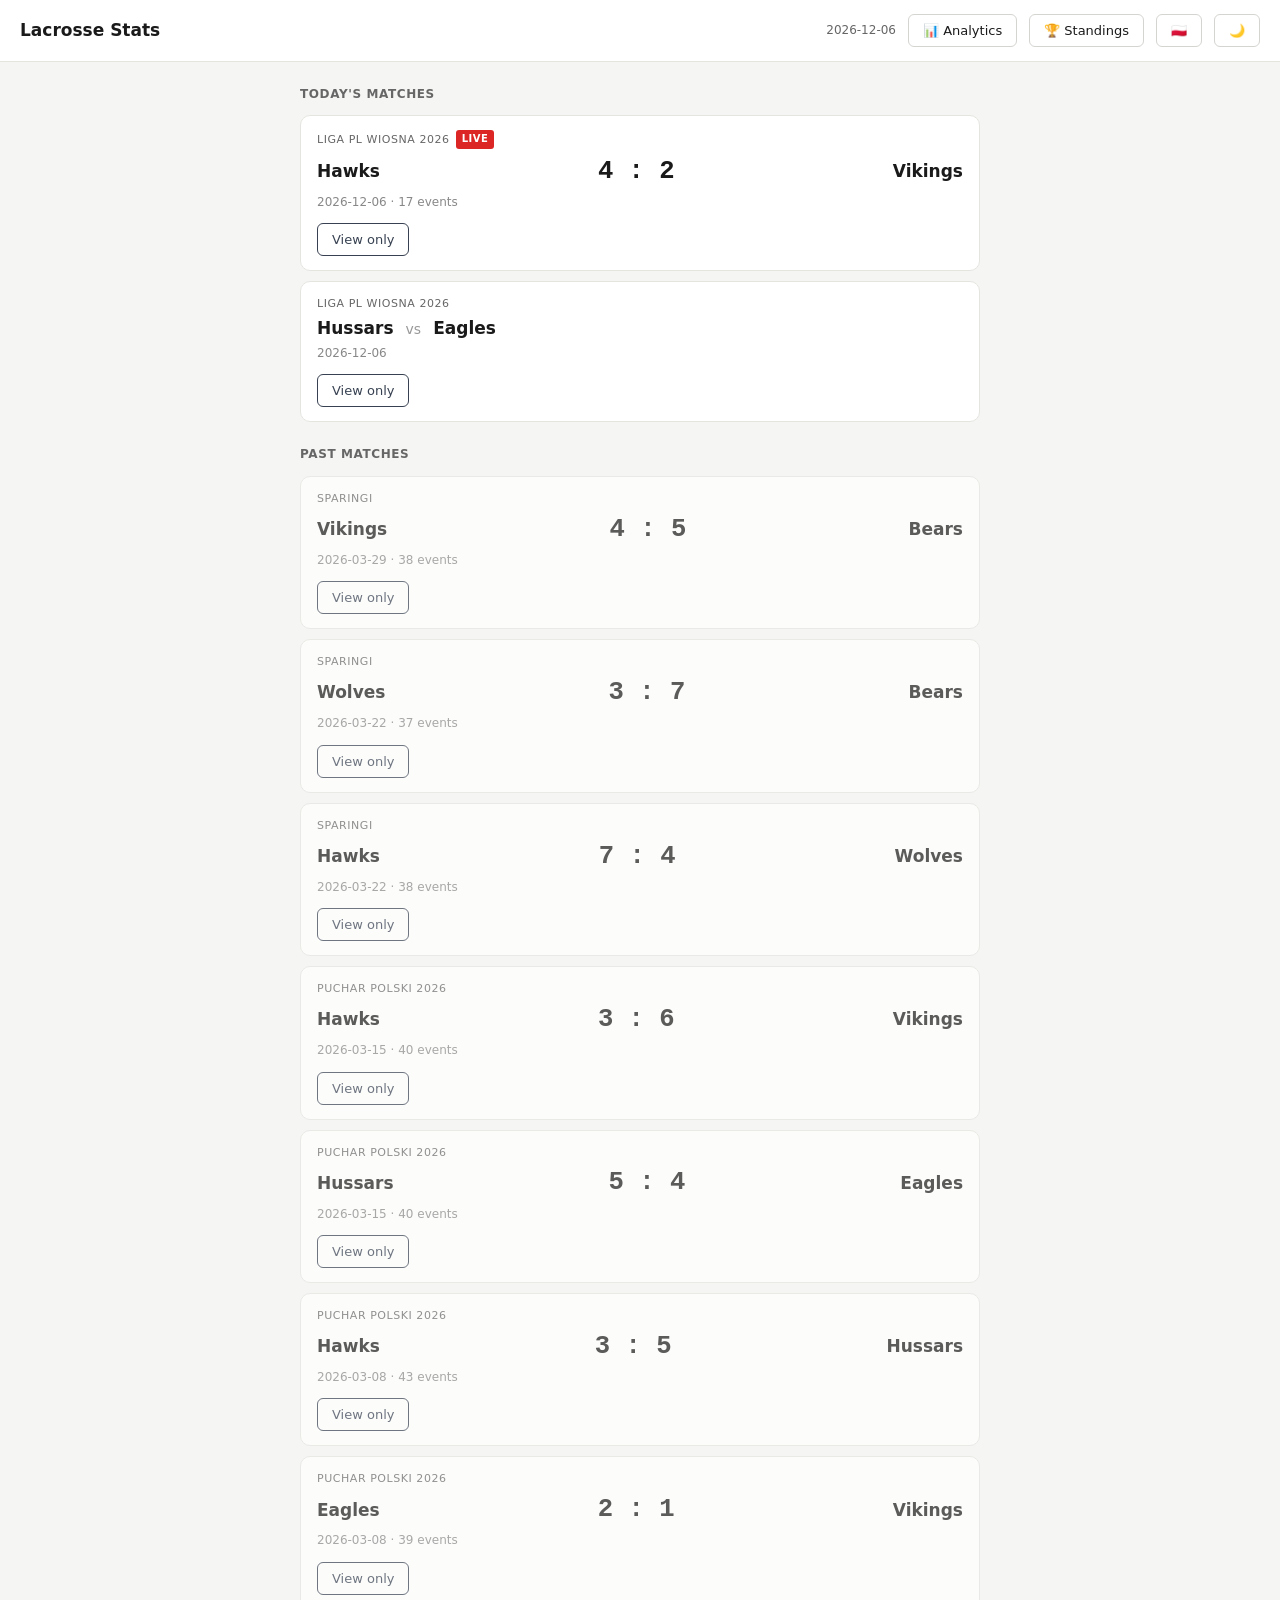
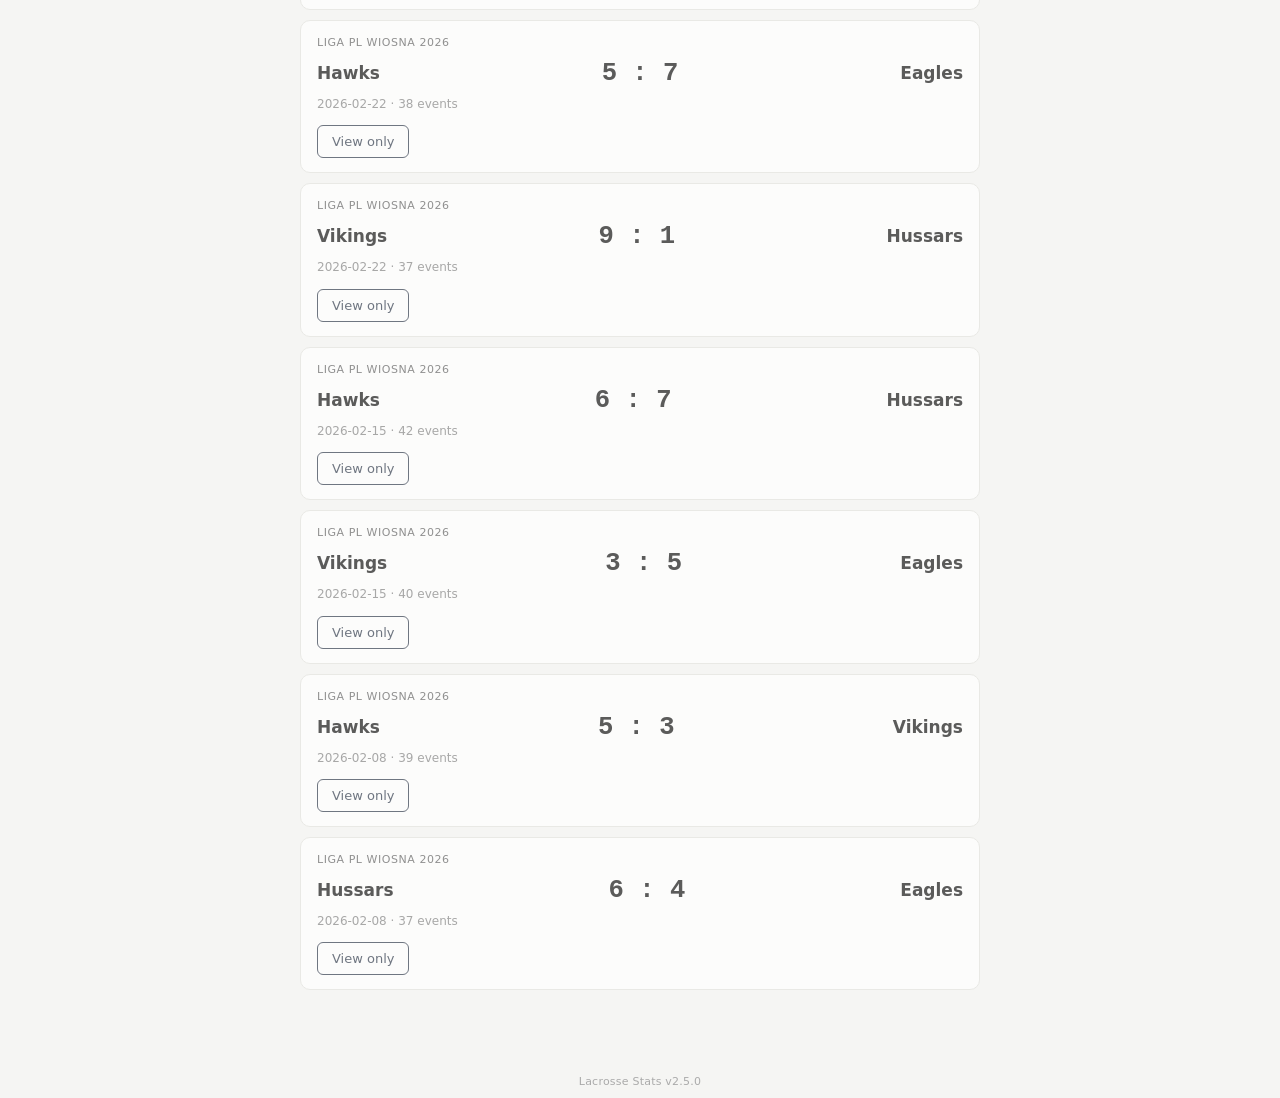
==== docs/index.html @ 4e5d5d6e "feat(sixes): multi-match heatmap as the main analytics view (v2.5.0) New render-heatmap.js, built fr" ====
<!DOCTYPE html>
<html lang="pl">
<head>
<meta charset="UTF-8">
<meta name="viewport" content="width=device-width,initial-scale=1">
<title>Lacrosse Stats — mockup</title>
<script async src="https://www.googletagmanager.com/gtag/js?id=G-5YGD00QZV9"></script>
<script>
  window.dataLayer = window.dataLayer || [];
  function gtag(){dataLayer.push(arguments);}
  gtag('js', new Date());
  gtag('config', 'G-5YGD00QZV9');
</script>
<style>
:root { color-scheme: light; }
* { box-sizing: border-box; }
body {
  margin: 0;
  font-family: -apple-system, BlinkMacSystemFont, 'Segoe UI', system-ui, sans-serif;
  background: #f5f5f3; color: #1a1a1a;
  font-size: 14px; line-height: 1.45;
}

.btn {
  font-family: inherit; font-size: 13px; padding: 8px 14px;
  border: 1px solid #d4d4d0; background: white; color: #1a1a1a;
  border-radius: 6px; cursor: pointer;
  display: inline-flex; align-items: center; gap: 6px;
}
.btn:hover { background: #f0f0eb; }
.btn-primary { background: #1a1a1a; color: white; border-color: #1a1a1a; }
.btn-primary:hover { background: #333; }
.btn-secondary { border: 1px solid #374151; color: #374151; background: transparent; }
.btn-secondary:hover { background: #f3f4f6; }
.btn-danger { color: #b91c1c; border-color: #fecaca; }
.btn-danger:hover { background: #fef2f2; }
.btn-active { background: #1a1a1a; color: white; border-color: #1a1a1a; }
.btn-warning { color: #854d0e; border-color: #fde68a; background: #fefce8; }
.btn-warning:hover { background: #fef9c3; }
.btn-warning.btn-active { background: #ca8a04; color: white; border-color: #ca8a04; }

.app-header {
  display: flex; align-items: center; gap: 12px;
  padding: 14px 20px; background: white;
  border-bottom: 1px solid #e5e5e0;
}
.app-header h1 { margin: 0; font-size: 17px; font-weight: 600; flex: 1; }
.app-header .meta { font-size: 12px; color: #666; }

.match-info-bar {
  display: flex; align-items: center; gap: 16px; flex-wrap: wrap;
  padding: 10px 20px; background: white;
  border-bottom: 1px solid #f0f0eb;
  font-size: 13px;
  transition: background 0.3s;
}
.match-info-bar.header-live {
  background: #dc2626; color: white;
  animation: pulse-live 2s infinite;
  border-bottom-color: #b91c1c;
}
.match-info-bar.header-archived { background: #6b7280; color: white; border-bottom-color: #4b5563; }
.match-info-bar.header-live .team-A-color { color: #93c5fd; }
.match-info-bar.header-live .team-B-color { color: #fca5a5; }
.match-info-bar.header-live .sep         { color: rgba(255,255,255,0.7); }
.match-info-bar.header-live .period,
.match-info-bar.header-archived .period  { background: rgba(0,0,0,0.2); color: white; }
.match-info-bar.header-live .refresh-tag,
.match-info-bar.header-archived .refresh-tag {
  background: rgba(0,0,0,0.2); border-color: rgba(255,255,255,0.3); color: white;
}
.match-info-bar.header-live .refresh-tag .dot,
.match-info-bar.header-archived .refresh-tag .dot { background: white; animation: none; }
.match-info-bar.header-archived .team-A-color { color: #bfdbfe; }
.match-info-bar.header-archived .team-B-color { color: #fecaca; }
.match-info-bar.header-archived .tournament   { color: rgba(255,255,255,0.8); }
@keyframes pulse-live { 0%,100% { opacity:1; } 50% { opacity:.85; } }
.match-info-bar .score {
  font-size: 18px; font-weight: 700; letter-spacing: 0.5px;
  display: flex; gap: 10px; align-items: center;
}
.match-info-bar .score .team-A-color { color: #1d4ed8; }
.match-info-bar .score .team-B-color { color: #b91c1c; }
.match-info-bar .score .sep { color: #999; font-weight: 500; }
.match-info-bar .period {
  background: #fff7ed; color: #9a3412;
  padding: 4px 10px; border-radius: 4px; font-weight: 600;
}
.match-info-bar .tournament { color: #666; }
.match-info-bar .sides-indicator {
  margin-left: auto;
  font-size: 12px; color: #666;
  display: flex; align-items: center; gap: 8px;
}

.offline-recovery-banner {
  max-width: 720px; margin: 0 auto 0; padding: 10px 16px;
  background: #fffbeb; border: 1px solid #fde68a; border-bottom: none;
  border-radius: 10px 10px 0 0; font-size: 13px; color: #92400e;
  display: flex; align-items: center; gap: 10px; flex-wrap: wrap;
}
.offline-recovery-actions { display: flex; gap: 6px; margin-left: auto; }
.home-info-banner {
  max-width: 720px; margin: 0 auto 8px; padding: 8px 16px;
  background: #f0fdf4; border: 1px solid #bbf7d0; border-radius: 8px;
  font-size: 13px; color: #166534;
}
.btn-sm { padding: 3px 10px; font-size: 12px; }
.home-content { max-width: 720px; margin: 0 auto; padding: 24px 20px; }
.home-content h2 {
  font-size: 12px; text-transform: uppercase; letter-spacing: 0.05em;
  color: #666; margin: 0 0 12px 0; font-weight: 600;
}
.match-list { display: flex; flex-direction: column; gap: 10px; margin-bottom: 24px; }
.match-card {
  background: white; padding: 14px 16px;
  border: 1px solid #e5e5e0; border-radius: 10px;
}
.match-card.finished { opacity: 0.7; }
.match-tournament { font-size: 11px; text-transform: uppercase; letter-spacing: 0.05em; color: #666; margin-bottom: 4px; }
.match-teams {
  display: flex; align-items: center; gap: 12px;
  font-size: 17px; font-weight: 600; margin-bottom: 4px;
}
.match-teams .vs { color: #999; font-weight: 400; font-size: 14px; }
.match-teams .match-score {
  font-family: ui-monospace, SFMono-Regular, Menlo, monospace;
  font-size: 1.6rem; font-weight: 700; color: #1a1a1a;
  flex: 1; text-align: center;
}
.badge-live {
  display: inline-block; background: #dc2626; color: white;
  font-size: 10px; font-weight: 700; letter-spacing: 0.05em;
  padding: 2px 6px; border-radius: 3px;
  animation: pulse-live 2s infinite;
  vertical-align: middle;
}
.presence-badge {
  display: inline-flex; align-items: center; gap: 3px;
  font-size: 10px; font-weight: 600;
  padding: 2px 6px; border-radius: 3px;
  white-space: nowrap; vertical-align: middle;
  border: 1px solid transparent;
}
.presence-badge-input {
  background: #fef9c3; color: #854d0e; border-color: #fde047;
}
.presence-badge-viewer {
  background: #f0fdf4; color: #166534; border-color: #86efac;
}
.match-tournament { display: flex; align-items: center; gap: 6px; }
.match-tournament .presence-badge { margin-left: auto; }
.match-tournament .presence-badge + .presence-badge { margin-left: 0; }
.presence-badge-header { flex-shrink: 0; }
[data-theme="dark"] .presence-badge-input {
  background: #2d1f00; color: #fde68a; border-color: #92400e;
}
[data-theme="dark"] .presence-badge-viewer {
  background: #052e16; color: #86efac; border-color: #166534;
}
.match-meta { font-size: 12px; color: #888; margin-bottom: 12px; }
.match-meta .status-scheduled { color: #16a34a; }
.match-meta .status-live { color: #ca8a04; font-weight: 600; }
.match-meta .status-finished { color: #888; }
.match-actions { display: flex; gap: 8px; flex-wrap: wrap; }
.add-match {
  width: 100%; padding: 14px;
  background: white; border: 1px dashed #d4d4d0;
  border-radius: 10px; color: #666;
  cursor: pointer; font-family: inherit; font-size: 14px;
}
.add-match:hover { background: #f0f0eb; color: #1a1a1a; border-color: #1a1a1a; }

.match-screen { padding: 0 0 40px 0; }
.match-section {
  max-width: 1100px; margin: 0 auto; padding: 16px 20px 0 20px;
}

svg.field {
  width: 100%; max-width: 1100px; height: auto;
  user-select: none; cursor: crosshair;
  background: white; border-radius: 8px;
  display: block;
}
svg.field.field-half {
  /* Portrait half-field: keep it narrow so it doesn't blow up vertically on wide screens. */
  max-width: 480px;
  margin: 0 auto;
}
.zone-overlay { opacity: 0.55; pointer-events: none; }
.zone-rect { stroke: white; stroke-width: 1; stroke-opacity: 0.6; }
.zone-label-team {
  fill: white; font-size: 36px; text-anchor: middle;
  pointer-events: none; opacity: 0.75; font-weight: 700;
}
.marker { stroke-width: 2; stroke: white; }
.marker.latest { stroke-width: 3; }

.match-controls {
  display: flex; flex-wrap: wrap; gap: 8px; align-items: center;
  margin-top: 12px; padding: 12px 16px;
  background: white; border-radius: 8px; border: 1px solid #e5e5e0;
}
.match-controls .sep { color: #ddd; }
.match-controls .right { margin-left: auto; display: flex; gap: 8px; }

.match-banner {
  margin: 12px 0 0 0;
  padding: 10px 14px;
  background: #fefce8; border: 1px solid #fde68a; border-radius: 8px;
  font-size: 13px; color: #854d0e;
  display: flex; align-items: center; gap: 10px; flex-wrap: wrap;
}
.match-banner.swap-question { background: #eff6ff; border-color: #bfdbfe; color: #1e40af; }
.match-banner.period-end { background: #f5f3ff; border-color: #ddd6fe; color: #5b21b6; }
.match-banner.delete-undo { background: #fef2f2; border-color: #fecaca; color: #991b1b; }
.match-banner.video-ts-duplicate { background: #fef2f2; border-color: #fecaca; color: #991b1b; }
.match-banner button {
  font-family: inherit; font-size: 12px; padding: 4px 10px;
  border: 1px solid currentColor; background: white; color: inherit;
  border-radius: 4px; cursor: pointer;
}
.match-banner button:hover { opacity: 0.8; }
.match-banner button.cancel { color: #666; border-color: #d4d4d0; }
.match-banner button.danger { color: #b91c1c; border-color: #fecaca; }

.history-section {
  background: white; border: 1px solid #e5e5e0; border-radius: 8px;
  margin-top: 12px; overflow: hidden;
}
.history-header {
  padding: 12px 16px; border-bottom: 1px solid #f0f0eb;
  display: flex; align-items: center; gap: 8px; cursor: pointer;
  font-weight: 600; font-size: 14px;
}
.history-header:hover { background: #fafafa; }
.history-header.no-border { border-bottom: none; }
.history-header .count { font-weight: 400; color: #888; font-size: 12px; }
.history-header .toggle-icon { transition: transform 0.2s; display: inline-block; }
.history-header.collapsed .toggle-icon { transform: rotate(-90deg); }
.history-list { max-height: 55vh; overflow-y: auto; }
.history-empty { padding: 20px; text-align: center; color: #888; font-size: 13px; }
.history-row {
  display: grid;
  grid-template-columns: 36px 24px 62px 1fr auto;
  gap: 5px; align-items: center;
  padding: 8px 10px;
  border-bottom: 1px solid #f0f0eb;
  font-size: 12px;
}
.history-row:last-child { border-bottom: none; }
.history-row .period {
  font-weight: 600; color: #9a3412; font-size: 11px;
  text-align: center; background: #fff7ed; padding: 2px 0; border-radius: 3px;
}
.history-row .team-tag {
  width: 24px; text-align: center;
  padding: 2px 4px; border-radius: 3px;
  font-weight: 700; font-size: 11px;
}
.history-row .team-tag.A { background: #dbeafe; color: #1d4ed8; }
.history-row .team-tag.B { background: #fee2e2; color: #b91c1c; }
.history-row .result { font-weight: 600; font-size: 12px; }
.history-row .result.gol { color: #15803d; }
.history-row .result.celny { color: #ca8a04; }
.history-row .result.niecelny { color: #888; }
.history-row .zone {
  font-family: ui-monospace, SFMono-Regular, Menlo, monospace;
  font-size: 11px; color: #444;
}
.history-row .zone.own-half { color: #ca8a04; font-weight: 600; }
.history-row .flags { display: flex; gap: 4px; font-size: 10px; }
.history-row .flag {
  background: #f0f0eb; color: #555; padding: 1px 5px; border-radius: 3px;
}
.history-row .flag.man-up { background: #dcfce7; color: #166534; }
.history-row .flag.man-down { background: #fee2e2; color: #991b1b; }
.history-row .flag.assisted { background: #fef3c7; color: #92400e; }
.history-row .flag.fast-break { background: #ede9fe; color: #5b21b6; }
.history-row .flag.free-position { background: #e0f2fe; color: #075985; }
.history-row .flag.penalty-shot  { background: #fce7f3; color: #9d174d; }
.history-row .actions { display: flex; gap: 4px; }
.history-row .icon-btn {
  background: none; border: none; cursor: pointer;
  padding: 2px 4px; border-radius: 3px; font-size: 13px;
  color: #888;
}
.history-row .icon-btn:hover { background: #f0f0eb; color: #1a1a1a; }
.history-row .icon-btn.delete:hover { color: #b91c1c; background: #fef2f2; }
.history-row .icon-btn.retry       { color: #1d4ed8; }
.history-row .icon-btn.retry:hover { background: #dbeafe; color: #1e40af; }

.modal-bg {
  position: fixed; inset: 0;
  background: rgba(0, 0, 0, 0.45);
  display: flex; align-items: center; justify-content: center;
  z-index: 100; padding: 20px;
}
.modal {
  background: white; border-radius: 14px; padding: 22px;
  max-width: 460px; width: 100%;
  max-height: 90vh; overflow-y: auto;
}
.modal h2 { margin: 0 0 6px 0; font-size: 17px; font-weight: 600; }
.modal .modal-subtitle { font-size: 13px; color: #666; margin-bottom: 16px; }
.modal-context {
  background: #f7f7f5; padding: 12px; border-radius: 8px;
  font-size: 13px; margin-bottom: 16px;
}
.modal-context .row { display: flex; gap: 12px; margin-bottom: 4px; }
.modal-context .row:last-child { margin-bottom: 0; }
.modal-context .label { color: #666; min-width: 70px; }
.modal-context .value.team-A { color: #1d4ed8; font-weight: 600; }
.modal-context .value.team-B { color: #b91c1c; font-weight: 600; }
.modal-context .value.zone {
  font-family: ui-monospace, SFMono-Regular, Menlo, monospace; font-size: 12px;
}

.result-buttons {
  display: flex; flex-direction: column; gap: 10px; margin-bottom: 16px;
}
.result-btn {
  padding: 16px; border: 2px solid; background: white;
  font-family: inherit; font-size: 16px; font-weight: 600;
  border-radius: 10px; cursor: pointer;
  display: flex; align-items: center; justify-content: center; gap: 10px;
}
.result-btn.niecelny { color: #6b7280; border-color: #d1d5db; }
.result-btn.niecelny:hover { background: #f7f7f5; }
.result-btn.celny { color: #1d4ed8; border-color: #93c5fd; background: #eff6ff; }
.result-btn.celny:hover { background: #dbeafe; }
.result-btn.gol { color: white; border-color: #15803d; background: #16a34a; }
.result-btn.gol:hover { background: #15803d; }

.counter-action-row {
  display: flex; align-items: center; gap: 10px;
  margin: 2px 0 10px; color: #999; font-size: 11px;
  text-transform: uppercase; letter-spacing: 0.05em;
}
.counter-action-row::before, .counter-action-row::after {
  content: ''; flex: 1; height: 1px; background: #e5e7eb;
}
.counter-action-buttons {
  display: grid; grid-template-columns: 1fr 1fr; gap: 8px;
  margin-bottom: 16px;
}
.counter-action-btn {
  min-height: 44px; border-radius: 8px; border: 1.5px solid;
  background: transparent; font-family: inherit;
  font-size: 13px; font-weight: 600; cursor: pointer;
}
.counter-action-btn.team-A { color: #1d4ed8; border-color: #93c5fd; background: #eff6ff; }
.counter-action-btn.team-A:hover { background: #dbeafe; }
.counter-action-btn.team-B { color: #b91c1c; border-color: #fca5a5; background: #fef2f2; }
.counter-action-btn.team-B:hover { background: #fee2e2; }

.flag-row {
  display: grid; grid-template-columns: 1fr 1fr 1fr; gap: 8px 12px;
  margin-bottom: 16px;
  background: #f7f7f5; padding: 12px 14px; border-radius: 8px;
}
.flag-row label {
  display: flex; align-items: center; gap: 8px;
  font-size: 13px; cursor: pointer; user-select: none;
  padding: 2px 0;
}
.flag-row input[type="checkbox"] { width: 20px; height: 20px; margin: 0; cursor: pointer; }

.video-ts-field {
  margin-bottom: 16px; background: #f7f7f5; padding: 12px 14px; border-radius: 8px;
}
.video-ts-field .field-label {
  display: block; font-size: 11px; text-transform: uppercase; letter-spacing: 0.05em;
  color: #666; margin-bottom: 6px; font-weight: 600;
}
.video-ts-toggle {
  display: flex; align-items: center; gap: 8px;
  font-size: 13px; cursor: pointer; user-select: none;
}
.video-ts-toggle input[type="checkbox"] { width: 18px; height: 18px; margin: 0; cursor: pointer; }
.video-ts-hint { font-size: 12px; color: #888; margin-top: 6px; }
.video-ts-manual {
  width: 100%; margin-top: 8px; padding: 8px 10px; font-family: inherit; font-size: 14px;
  border: 1px solid #d4d4d0; border-radius: 6px; background: white;
}

.modal-actions {
  display: flex; gap: 8px; justify-content: flex-end;
  border-top: 1px solid #f0f0eb; padding-top: 14px;
}

label.field { display: block; margin-bottom: 12px; }
label.field .field-label {
  display: block; font-size: 11px; text-transform: uppercase; letter-spacing: 0.05em;
  color: #666; margin-bottom: 4px; font-weight: 600;
}
label.field input, label.field select {
  width: 100%; padding: 8px 10px; font-family: inherit; font-size: 14px;
  border: 1px solid #d4d4d0; border-radius: 6px; background: white;
}
label.field input:focus, label.field select:focus {
  outline: 2px solid #1a1a1a; outline-offset: -1px; border-color: transparent;
}

@media (max-width: 700px) {
  .history-row {
    grid-template-columns: 36px 24px 1fr auto;
    gap: 5px;
  }
  .history-row .zone, .history-row .flags { display: none; }
  .match-info-bar .sides-indicator { display: none; }
}

.empty { text-align: center; color: #999; padding: 30px 20px; font-size: 14px; }

/* ===== Viewer (etap B) ===== */
.viewer-screen { padding: 0 0 40px 0; }
.viewer-section { max-width: 1100px; margin: 0 auto; padding: 16px 20px 0 20px; display: flex; flex-direction: column; gap: 16px; }
.viewer-card {
  background: white; border: 1px solid #e5e5e0; border-radius: 8px; padding: 16px 18px;
}
.viewer-card h3 {
  margin: 0 0 12px 0; font-size: 12px; font-weight: 600;
  text-transform: uppercase; letter-spacing: 0.05em; color: #666;
}
.viewer-card.shot-chart { padding-bottom: 12px; }
.cluster-detail-inline {
  margin: 12px 0; padding: 10px 14px; background: #f8f8f6;
  border: 1px solid #e5e5e0; border-radius: 6px;
}
.cluster-detail-inline h4 {
  margin: 0 0 8px 0; font-size: 12px; font-weight: 600;
  text-transform: uppercase; letter-spacing: 0.05em; color: #666;
  display: flex; align-items: center;
}
.distance-histogram-title {
  margin: 14px 0 8px 0; font-size: 12px; font-weight: 600;
  text-transform: uppercase; letter-spacing: 0.05em; color: #666;
}
.distance-histogram { display: flex; gap: 20px; }
.dist-col { flex: 1; min-width: 0; }
.dist-team-label { font-size: 12px; font-weight: 700; margin-bottom: 6px; }
.dist-row { display: flex; align-items: center; gap: 6px; margin-bottom: 4px; }
.dist-label { width: 44px; flex-shrink: 0; font-size: 11px; color: #888; }
.dist-bar-track { flex: 1; height: 8px; background: #eee; border-radius: 4px; overflow: hidden; }
.dist-bar { height: 100%; border-radius: 4px; }
.dist-bar-A { background: #1d4ed8; }
.dist-bar-B { background: #b91c1c; }
.dist-count { width: 18px; flex-shrink: 0; text-align: right; font-size: 11px; color: #888; }
.refresh-tag {
  display: inline-flex; align-items: center; gap: 6px;
  font-size: 11px; color: #15803d; background: #f0fdf4;
  padding: 3px 8px; border-radius: 4px; border: 1px solid #bbf7d0;
}
.refresh-tag.refreshing { color: #ca8a04; background: #fefce8; border-color: #fde68a; }
.refresh-tag .dot {
  width: 6px; height: 6px; border-radius: 50%;
  background: #15803d; animation: pulse-dot 2s infinite;
}
@keyframes pulse-dot {
  0%, 100% { opacity: 1; }
  50% { opacity: 0.3; }
}

table.stats-table {
  width: 100%; border-collapse: collapse; font-size: 13px;
}
table.stats-table th, table.stats-table td {
  padding: 8px 10px; text-align: left;
  border-bottom: 1px solid #f0f0eb;
}
table.stats-table th {
  font-weight: 600; color: #666; font-size: 11px;
  text-transform: uppercase; letter-spacing: 0.04em;
}
table.stats-table th.team-A, table.stats-table td.team-A { text-align: right; color: #1d4ed8; }
table.stats-table th.team-B, table.stats-table td.team-B { text-align: right; color: #b91c1c; }
table.stats-table th.label, table.stats-table td.label { color: #444; }
table.stats-table tr.header-row td, table.stats-table tr.header-row th {
  font-weight: 700; font-size: 12px;
}
table.stats-table tr.summary-row { background: #fafaf7; }
table.stats-table tr.summary-row td { font-weight: 600; }
table.stats-table td.num {
  font-family: ui-monospace, SFMono-Regular, Menlo, monospace;
  font-variant-numeric: tabular-nums;
}

.viewer-controls {
  display: flex; flex-wrap: wrap; gap: 10px; align-items: center;
  margin-bottom: 12px;
}
.toggle-group { display: flex; gap: 0; }
.toggle-group .btn {
  border-radius: 0; border-right: none;
}
.toggle-group .btn:first-child { border-radius: 6px 0 0 6px; }
.toggle-group .btn:last-child { border-radius: 0 6px 6px 0; border-right: 1px solid #d4d4d0; }
.toggle-group .btn.btn-active { border-color: #1a1a1a; }
.toggle-group .btn.btn-active + .btn { border-left: 1px solid #1a1a1a; }

.viewer-controls select {
  font-family: inherit; font-size: 13px; padding: 7px 10px;
  border: 1px solid #d4d4d0; border-radius: 6px; background: white;
}
.viewer-controls .ctrl-label { font-size: 12px; color: #666; }

.shot-chart-stats {
  display: flex; gap: 16px; flex-wrap: wrap;
  margin-top: 10px; padding-top: 10px;
  border-top: 1px solid #f0f0eb; font-size: 12px; color: #666;
}
.shot-chart-stats strong { color: #1a1a1a; }

.no-events {
  text-align: center; padding: 30px; color: #999; font-size: 13px;
}

/* ── Split-bary w tabelach statystyk (F-02) ──────────────────────────────────── */
.split-bar-row td { padding: 0 10px 6px; border-bottom: none; }
.split-bar {
  height: 6px; border-radius: 3px;
  background: linear-gradient(to right, #3b82f6 var(--pct), #ef4444 var(--pct));
}

/* ── Legenda mapy boiska (F-03) ──────────────────────────────────────────────── */
.field-legend {
  display: flex; gap: 14px; flex-wrap: wrap;
  font-size: 12px; color: #6b7280; margin-top: 8px; padding-top: 8px;
  border-top: 1px solid #f0f0eb;
}
.leg-item { display: flex; align-items: center; gap: 5px; }
.leg-item svg { flex-shrink: 0; }

/* ── Tablet responsive layout (F-08) ────────────────────────────────────────── */
@media (min-width: 768px) {
  .viewer-section {
    display: grid;
    grid-template-columns: 1fr 1fr;
    gap: 16px;
    align-items: start;
  }
  .viewer-card.shot-chart,
  .viewer-card.per-period,
  .viewer-card.progression {
    grid-column: 1 / -1;
  }
}
.result-btn { min-height: 48px; }

/* ===== Admin (etap C) ===== */
.admin-content {
  max-width: 900px; margin: 0 auto; padding: 24px 20px;
  display: flex; flex-direction: column; gap: 24px;
}
.admin-card {
  background: white; border: 1px solid #e5e5e0; border-radius: 10px; overflow: hidden;
}
.admin-card-header {
  display: flex; align-items: center; gap: 12px;
  padding: 14px 18px; border-bottom: 1px solid #f0f0eb;
}
.admin-card-header h2 {
  margin: 0; flex: 1; font-size: 14px; text-transform: uppercase; letter-spacing: 0.05em; color: #666; font-weight: 600;
}
.admin-filters {
  display: flex; flex-wrap: wrap; gap: 12px; align-items: center;
  padding: 12px 18px; background: #fafaf7; border-bottom: 1px solid #f0f0eb;
}
.admin-filter-field { display: flex; align-items: center; gap: 6px; font-size: 12px; color: #666; }
.admin-filter-field select {
  font-family: inherit; font-size: 13px; padding: 6px 8px;
  border: 1px solid #d4d4d0; border-radius: 6px; background: white;
}
.admin-list { list-style: none; margin: 0; padding: 0; }
.admin-row {
  display: flex; align-items: center; gap: 12px;
  padding: 12px 18px; border-bottom: 1px solid #f0f0eb;
}
.admin-row:last-child { border-bottom: none; }
.admin-row-main { flex: 1; min-width: 0; }
.admin-row-main strong { font-weight: 600; }
.admin-row-meta { color: #888; font-size: 12px; margin-left: 8px; }
.admin-row-actions { display: flex; gap: 6px; flex-shrink: 0; }
.admin-empty { padding: 24px 18px; text-align: center; color: #999; font-size: 13px; }
.admin-match-line {
  display: flex; gap: 10px; font-size: 12px; color: #888; margin-bottom: 4px;
}
.admin-date {
  font-family: ui-monospace, SFMono-Regular, Menlo, monospace;
  color: #444;
}
.admin-date.today { color: #15803d; font-weight: 600; }
.admin-tournament { color: #888; }
.admin-match-teams {
  display: flex; align-items: center; gap: 8px; flex-wrap: wrap; font-size: 14px;
}
.admin-match-teams .vs { color: #999; font-weight: 400; }
.admin-status {
  font-size: 11px; text-transform: uppercase; letter-spacing: 0.04em;
  padding: 1px 6px; border-radius: 3px; font-weight: 600;
}
.admin-status.status-scheduled { background: #dcfce7; color: #15803d; }
.admin-status.status-live      { background: #fef9c3; color: #854d0e; }
.admin-status.status-finished  { background: #e5e7eb; color: #4b5563; }
.admin-event-count { font-size: 11px; color: #888; }

@media (max-width: 700px) {
  .admin-row { flex-direction: column; align-items: stretch; }
  .admin-row-actions { justify-content: flex-end; }
  .admin-filters { padding: 10px 14px; }
}

/* ── Async loading / error states (krok 5) ─────────────────────────────────── */
.loading-state, .error-state {
  display: flex; flex-direction: column; align-items: center;
  justify-content: center; gap: 12px;
  padding: 48px 24px; text-align: center; color: #666;
}
.loading-state .spinner { font-size: 28px; animation: spin 1.2s linear infinite; }
@keyframes spin { to { transform: rotate(360deg); } }
.error-state p { margin: 0; color: #b91c1c; font-size: 14px; }

/* ── Sync status badges na kartach eventów (krok 5) ─────────────────────────── */
.sync-badge {
  font-size: 11px; font-weight: 700;
  padding: 1px 5px; border-radius: 3px;
  margin-left: 4px; vertical-align: middle;
}
.sync-badge.syncing { background: #dbeafe; color: #1d4ed8; animation: spin 1s linear infinite; display: inline-block; }
.sync-badge.error   { background: #fee2e2; color: #b91c1c; cursor: help; }

.history-row.sync-error {
  background: #fff7f7;
  border-left: 3px solid #fca5a5;
}

/* ── App footer (krok 9) ─────────────────────────────────────────────────────── */
.app-footer {
  text-align: center;
  font-size: 11px;
  color: #aaa;
  padding: 12px 0 8px;
  margin-top: 24px;
  letter-spacing: 0.02em;
}

/* ── Analytics (V4) ──────────────────────────────────────────────────────────── */
.analytics-content { padding: 0 16px 32px; }
.analytics-filters { background: #f9fafb; border: 1px solid #e5e7eb; border-radius: 8px; padding: 12px 16px; margin-bottom: 20px; }
.filter-row { display: flex; flex-wrap: wrap; gap: 12px; align-items: flex-end; }
.filter-row label { display: flex; flex-direction: column; gap: 4px; font-size: 13px; color: #6b7280; }
.filter-row select, .filter-row input[type=date] { font-size: 14px; padding: 6px 8px; border: 1px solid #d1d5db; border-radius: 6px; }
.analytics-section { margin-bottom: 28px; }
.analytics-section h2 { font-size: 18px; margin-bottom: 12px; }
.analytics-section h3 { font-size: 14px; color: #6b7280; margin: 16px 0 8px; }
.stats-grid { display: flex; flex-wrap: wrap; gap: 12px; margin-bottom: 16px; }
.stat-box { background: #f3f4f6; border-radius: 8px; padding: 12px 16px; min-width: 80px; text-align: center; }
.stat-val { font-size: 24px; font-weight: 700; }
.stat-lbl { font-size: 12px; color: #6b7280; margin-top: 2px; }
.analytics-count { color: #6b7280; font-size: 13px; margin-bottom: 16px; }
.heatmap-toggle { display: flex; gap: 8px; margin-bottom: 12px; }
.match-history-table td { vertical-align: middle; }
.match-result { font-weight: 700; font-size: 16px; }
.match-history-row.won  td:first-child { border-left: 3px solid #16a34a; }
.match-history-row.lost td:first-child { border-left: 3px solid #dc2626; }
.match-history-row.drew td:first-child { border-left: 3px solid #9ca3af; }
.btn-sm { padding: 4px 10px; font-size: 13px; }

/* ── Analytics V5 ────────────────────────────────────────────────────────────── */
.donut-wrapper { display: flex; align-items: center; gap: 20px; margin-bottom: 16px; }
.donut-legend { display: flex; flex-direction: column; gap: 6px; }
.donut-legend-item { display: flex; align-items: center; gap: 8px; font-size: 13px; }
.donut-dot { display: inline-block; width: 10px; height: 10px; border-radius: 50%; flex-shrink: 0; }

.sit-card { min-width: 130px; text-align: center; }
.sit-icon { font-size: 18px; margin-bottom: 4px; }
.sit-numbers { font-size: 12px; color: #6b7280; margin: 4px 0 2px; }
.sit-goals { font-weight: 600; }
.sit-pct { font-size: 20px; margin-top: 4px; }

.period-chart-wrapper { overflow-x: auto; margin-bottom: 8px; }
.period-chart-wrapper svg { display: block; }

.progression-chart-wrapper { margin-bottom: 8px; }
.progression-chart-wrapper svg { display: block; width: 100%; height: auto; }

.layered-progression { display: flex; flex-direction: column; gap: 14px; }
.layered-progression-panel-title { font-size: 12px; font-weight: 600; color: #374151; margin-bottom: 2px; }

.cmp-table { width: 100%; max-width: 420px; }
.cmp-table th:not(:first-child) { text-align: center; font-size: 13px; }
.cmp-label { color: #6b7280; font-size: 13px; }
.cmp-val { text-align: center; font-weight: 600; font-size: 15px; }
.cmp-better { color: #16a34a; }

/* ── Compare mode ────────────────────────────────────────────────────────────── */
.analytics-mode-tabs { display: flex; gap: 8px; margin-bottom: 16px; }
.compare-heatmaps { display: flex; gap: 20px; flex-wrap: wrap; }
.compare-heatmap-col { flex: 1; min-width: 260px; }
.compare-col-header { font-size: 14px; font-weight: 600; text-align: center; padding: 6px 0 10px; color: #374151; border-bottom: 2px solid #e5e7eb; margin-bottom: 12px; }
.cmp-h2h-summary { display: flex; gap: 0; align-items: center; justify-content: center; padding: 16px; background: #f9fafb; border-radius: 8px; margin-bottom: 12px; }
.cmp-h2h-team { flex: 1; text-align: center; }
.cmp-h2h-mid  { flex: 0 0 80px; text-align: center; }
.cmp-h2h-label { font-size: 11px; color: #6b7280; margin-top: 2px; }

/* ── Video link ─────────────────────────────────────────────────────────────── */
.btn-video {
  font-size: 12px; padding: 5px 10px; text-decoration: none;
  background: #fefce8; color: #854d0e; border-color: #fde68a;
  white-space: nowrap;
}
.btn-video:hover { background: #fef9c3; }
.admin-video-link {
  font-size: 11px; color: #854d0e; text-decoration: none;
  padding: 1px 6px; border-radius: 3px; background: #fefce8; border: 1px solid #fde68a;
}
.admin-video-link:hover { background: #fef9c3; }

/* ── CSV import ─────────────────────────────────────────────────────────────── */
.admin-card-hint {
  padding: 8px 18px; font-size: 12px; color: #888;
  border-bottom: 1px solid #f0f0eb; background: #fafaf7;
}
.admin-card-hint code {
  font-family: ui-monospace, SFMono-Regular, Menlo, monospace;
  font-size: 11px; background: #f0f0eb; padding: 1px 4px; border-radius: 3px;
}
.csv-file-label { cursor: pointer; }
.csv-preview { padding: 16px 18px; }
.csv-stats { display: flex; gap: 12px; margin-bottom: 12px; font-size: 13px; font-weight: 600; }
.csv-stat-ok  { color: #15803d; }
.csv-stat-err { color: #b91c1c; }
.csv-table-wrap { overflow-x: auto; margin-bottom: 12px; }
.csv-table {
  width: 100%; border-collapse: collapse; font-size: 12px;
}
.csv-table th {
  text-align: left; padding: 6px 8px;
  background: #fafaf7; border-bottom: 2px solid #e5e5e0; color: #666; font-weight: 600;
}
.csv-table td { padding: 5px 8px; border-bottom: 1px solid #f0f0eb; }
.csv-table .csv-linenum { color: #aaa; font-size: 11px; width: 24px; }
.csv-row-error td { background: #fef2f2; }
.csv-err-msg { color: #b91c1c; font-size: 11px; }
.csv-link-badge { font-size: 13px; }
.csv-actions { display: flex; gap: 8px; align-items: center; }
.csv-importing { font-size: 13px; color: #888; }

.embed-card-body { padding: 16px; }
.embed-hint { font-size: 13px; color: #666; margin: 0 0 12px; }
.embed-select-wrap { display: flex; align-items: center; gap: 8px; margin-bottom: 12px; }
.embed-select-label { font-size: 13px; color: #444; white-space: nowrap; }
.embed-select { flex: 1; font-size: 13px; padding: 6px 8px; border: 1px solid #ddd; border-radius: 6px; background: #fff; }
.embed-textarea { width: 100%; height: 80px; font-family: monospace; font-size: 12px; padding: 8px; border: 1px solid #ddd; border-radius: 6px; resize: vertical; background: #f9fafb; box-sizing: border-box; }
.embed-actions { display: flex; align-items: center; gap: 10px; margin-top: 10px; }
.embed-feedback { font-size: 13px; color: #15803d; }

/* ===== DARK MODE — Night Blue ===== */

[data-theme="dark"] { color-scheme: dark; }
[data-theme="dark"] body { background: #0d1117; color: #e6edf3; }

/* Buttons */
[data-theme="dark"] .btn { background: #161b22; color: #e6edf3; border-color: #30363d; }
[data-theme="dark"] .btn:hover { background: #1c2128; }
[data-theme="dark"] .btn-primary { background: #238636; color: #fff; border-color: #238636; }
[data-theme="dark"] .btn-primary:hover { background: #2ea043; }
[data-theme="dark"] .btn-danger { color: #f85149; border-color: #3d0e0e; }
[data-theme="dark"] .btn-danger:hover { background: #1f0e0e; }
[data-theme="dark"] .btn-active { background: #238636; color: #fff; border-color: #238636; }
[data-theme="dark"] .btn-warning { color: #d29922; border-color: #3d2000; background: #2d2500; }
[data-theme="dark"] .btn-warning:hover { background: #3d3000; }
[data-theme="dark"] .btn-warning.btn-active { background: #9e6a03; color: #fff; border-color: #9e6a03; }

/* Header */
[data-theme="dark"] .app-header { background: #161b22; border-bottom-color: #21262d; }
[data-theme="dark"] .app-header .meta { color: #8b949e; }

/* Match info bar */
[data-theme="dark"] .match-info-bar { background: #161b22; border-bottom-color: #21262d; }
[data-theme="dark"] .match-info-bar .score .team-A-color { color: #58a6ff; }
[data-theme="dark"] .match-info-bar .score .team-B-color { color: #f85149; }
[data-theme="dark"] .match-info-bar .score .sep { color: #484f58; }
[data-theme="dark"] .match-info-bar .period { background: #3d2000; color: #e3b341; }
[data-theme="dark"] .match-info-bar .tournament { color: #8b949e; }
[data-theme="dark"] .match-info-bar .sides-indicator { color: #8b949e; }

/* Home */
[data-theme="dark"] .offline-recovery-banner { background: #2d2200; border-color: #4d3800; color: #d29922; }
[data-theme="dark"] .home-info-banner { background: #0d2b1a; border-color: #1e5733; color: #3fb950; }
[data-theme="dark"] .home-content h2 { color: #8b949e; }
[data-theme="dark"] .match-card { background: #161b22; border-color: #30363d; }
[data-theme="dark"] .match-tournament { color: #8b949e; }
[data-theme="dark"] .match-teams .vs { color: #484f58; }
[data-theme="dark"] .match-teams .match-score { color: #8b949e; }
[data-theme="dark"] .match-meta { color: #6e7681; }
[data-theme="dark"] .match-meta .status-scheduled { color: #3fb950; }
[data-theme="dark"] .match-meta .status-live { color: #d29922; }
[data-theme="dark"] .match-meta .status-finished { color: #6e7681; }
[data-theme="dark"] .add-match { background: #161b22; border-color: #30363d; color: #8b949e; }
[data-theme="dark"] .add-match:hover { background: #1c2128; color: #e6edf3; border-color: #58a6ff; }

/* Match controls */
[data-theme="dark"] .match-controls { background: #161b22; border-color: #21262d; }
[data-theme="dark"] .match-controls .sep { color: #30363d; }

/* Banners */
[data-theme="dark"] .match-banner { background: #2d2500; border-color: #3d3000; color: #d29922; }
[data-theme="dark"] .match-banner.delete-undo { background: #3d0e0e; border-color: #7f1d1d; color: #f87171; }
[data-theme="dark"] .match-banner.swap-question { background: #0d2149; border-color: #1f6feb; color: #79c0ff; }
[data-theme="dark"] .match-banner.period-end { background: #1a0a3d; border-color: #6e40c9; color: #bc8cff; }
[data-theme="dark"] .match-banner button { background: #161b22; }
[data-theme="dark"] .match-banner button.cancel { color: #8b949e; border-color: #30363d; }
[data-theme="dark"] .match-banner button.danger { color: #f85149; border-color: #3d0e0e; }

/* History */
[data-theme="dark"] .history-section { background: #161b22; border-color: #21262d; }
[data-theme="dark"] .history-header { border-bottom-color: #21262d; color: #e6edf3; }
[data-theme="dark"] .history-header:hover { background: #1c2128; }
[data-theme="dark"] .history-header .count { color: #8b949e; }
[data-theme="dark"] .history-empty { color: #6e7681; }
[data-theme="dark"] .history-row { border-bottom-color: #21262d; }
[data-theme="dark"] .history-row .period { background: #3d2000; color: #e3b341; }
[data-theme="dark"] .history-row .team-tag.A { background: #0d2149; color: #58a6ff; }
[data-theme="dark"] .history-row .team-tag.B { background: #3d0e0e; color: #f85149; }
[data-theme="dark"] .history-row .result.gol { color: #3fb950; }
[data-theme="dark"] .history-row .result.celny { color: #d29922; }
[data-theme="dark"] .history-row .result.niecelny { color: #6e7681; }
[data-theme="dark"] .history-row .zone { color: #8b949e; }
[data-theme="dark"] .history-row .zone.own-half { color: #d29922; }
[data-theme="dark"] .history-row .flag { background: #1c2128; color: #8b949e; }
[data-theme="dark"] .history-row .flag.man-up { background: #0f2d1c; color: #3fb950; }
[data-theme="dark"] .history-row .flag.man-down { background: #3d0e0e; color: #f85149; }
[data-theme="dark"] .history-row .flag.assisted { background: #2d1f00; color: #fcd34d; }
[data-theme="dark"] .history-row .flag.fast-break    { background: #1e1040; color: #a78bfa; }
[data-theme="dark"] .history-row .flag.free-position { background: #0c2535; color: #38bdf8; }
[data-theme="dark"] .history-row .flag.penalty-shot  { background: #3d0a21; color: #f472b6; }
[data-theme="dark"] .history-row .icon-btn { color: #6e7681; }
[data-theme="dark"] .history-row .icon-btn:hover { background: #1c2128; color: #e6edf3; }
[data-theme="dark"] .history-row .icon-btn.delete:hover { color: #f85149; background: #1f0e0e; }
[data-theme="dark"] .history-row .icon-btn.retry { color: #58a6ff; }
[data-theme="dark"] .history-row .icon-btn.retry:hover { background: #0d2149; color: #79c0ff; }

/* Modal */
[data-theme="dark"] .modal-bg { background: rgba(0,0,0,0.7); }
[data-theme="dark"] .modal { background: #161b22; color: #e6edf3; }
[data-theme="dark"] .modal h2 { color: #e6edf3; }
[data-theme="dark"] .modal .modal-subtitle { color: #8b949e; }
[data-theme="dark"] .modal-context { background: #1c2128; }
[data-theme="dark"] .modal-context .label { color: #8b949e; }
[data-theme="dark"] .modal-context .value.team-A { color: #58a6ff; }
[data-theme="dark"] .modal-context .value.team-B { color: #f85149; }
[data-theme="dark"] .modal-context .value.zone { color: #8b949e; }
[data-theme="dark"] .result-btn.niecelny { color: #8b949e; border-color: #30363d; background: #1c2128; }
[data-theme="dark"] .result-btn.niecelny:hover { background: #21262d; }
[data-theme="dark"] .result-btn.celny { color: #79c0ff; border-color: #1f6feb; background: #0d2149; }
[data-theme="dark"] .result-btn.celny:hover { background: #162a5e; }
[data-theme="dark"] .result-btn.gol { color: #fff; border-color: #238636; background: #238636; }
[data-theme="dark"] .result-btn.gol:hover { background: #2ea043; }
[data-theme="dark"] .counter-action-row { color: #6e7681; }
[data-theme="dark"] .counter-action-row::before, [data-theme="dark"] .counter-action-row::after { background: #30363d; }
[data-theme="dark"] .counter-action-btn.team-A { color: #58a6ff; border-color: #1f6feb; background: #0d2149; }
[data-theme="dark"] .counter-action-btn.team-A:hover { background: #162a5e; }
[data-theme="dark"] .counter-action-btn.team-B { color: #f85149; border-color: #8b1a1a; background: #2d0f0f; }
[data-theme="dark"] .counter-action-btn.team-B:hover { background: #3d1414; }
[data-theme="dark"] .flag-row { background: #1c2128; }
[data-theme="dark"] .video-ts-field { background: #1c2128; }
[data-theme="dark"] .video-ts-field .field-label { color: #8b949e; }
[data-theme="dark"] .video-ts-hint { color: #8b949e; }
[data-theme="dark"] .video-ts-manual { background: #0d1117; border-color: #30363d; color: #e6edf3; }
[data-theme="dark"] .match-banner.video-ts-duplicate { background: #3d0e0e; border-color: #7f1d1d; color: #f87171; }
[data-theme="dark"] .modal-actions { border-top-color: #21262d; }

/* Form fields */
[data-theme="dark"] label.field .field-label { color: #8b949e; }
[data-theme="dark"] label.field input,
[data-theme="dark"] label.field select { background: #0d1117; border-color: #30363d; color: #e6edf3; }
[data-theme="dark"] label.field input:focus,
[data-theme="dark"] label.field select:focus { outline-color: #58a6ff; }

/* SVG boisko */
[data-theme="dark"] svg.field { background: #1e2a1e; }
[data-theme="dark"] .field-bg { fill: #1e2a1e; }
[data-theme="dark"] .field-markings line { stroke: #4a7a4a; }
[data-theme="dark"] .field-markings circle { fill: #1e2a1e; stroke: #4a7a4a; }
[data-theme="dark"] .field-markings rect { stroke: #333d33; }

/* Viewer */
[data-theme="dark"] .viewer-card { background: #161b22; border-color: #21262d; }
[data-theme="dark"] .viewer-card h3 { color: #8b949e; }
[data-theme="dark"] .cluster-detail-inline { background: #0d1117; border-color: #21262d; }
[data-theme="dark"] .cluster-detail-inline h4 { color: #8b949e; }
[data-theme="dark"] .distance-histogram-title { color: #8b949e; }
[data-theme="dark"] .dist-bar-track { background: #21262d; }
[data-theme="dark"] .dist-label,
[data-theme="dark"] .dist-count { color: #8b949e; }
[data-theme="dark"] .refresh-tag { color: #3fb950; background: #0f2d1c; border-color: #1f5235; }
[data-theme="dark"] .refresh-tag.refreshing { color: #d29922; background: #2d2500; border-color: #3d3000; }
[data-theme="dark"] .refresh-tag .dot { background: #3fb950; }
[data-theme="dark"] table.stats-table th,
[data-theme="dark"] table.stats-table td { border-bottom-color: #21262d; }
[data-theme="dark"] table.stats-table th { color: #8b949e; }
[data-theme="dark"] table.stats-table th.team-A,
[data-theme="dark"] table.stats-table td.team-A { color: #58a6ff; }
[data-theme="dark"] table.stats-table th.team-B,
[data-theme="dark"] table.stats-table td.team-B { color: #f85149; }
[data-theme="dark"] table.stats-table td.label { color: #e6edf3; }
[data-theme="dark"] table.stats-table tr.summary-row { background: #1c2128; }
[data-theme="dark"] .viewer-controls select { background: #161b22; border-color: #30363d; color: #e6edf3; }
[data-theme="dark"] .viewer-controls .ctrl-label { color: #8b949e; }
[data-theme="dark"] .shot-chart-stats { border-top-color: #21262d; color: #8b949e; }
[data-theme="dark"] .shot-chart-stats strong { color: #e6edf3; }
[data-theme="dark"] .no-events { color: #6e7681; }
[data-theme="dark"] .toggle-group .btn:last-child { border-right: 1px solid #30363d; }
[data-theme="dark"] .toggle-group .btn.btn-active { border-color: #238636; }
[data-theme="dark"] .toggle-group .btn.btn-active + .btn { border-left-color: #238636; }

/* Admin */
[data-theme="dark"] .admin-card { background: #161b22; border-color: #21262d; }
[data-theme="dark"] .admin-card-header { border-bottom-color: #21262d; }
[data-theme="dark"] .admin-card-header h2 { color: #8b949e; }
[data-theme="dark"] .admin-filters { background: #1c2128; border-bottom-color: #21262d; }
[data-theme="dark"] .admin-filter-field { color: #8b949e; }
[data-theme="dark"] .admin-filter-field select { background: #161b22; border-color: #30363d; color: #e6edf3; }
[data-theme="dark"] .embed-hint { color: #8b949e; }
[data-theme="dark"] .embed-select-label { color: #8b949e; }
[data-theme="dark"] .embed-select { background: #161b22; border-color: #30363d; color: #e6edf3; }
[data-theme="dark"] .embed-textarea { background: #0d1117; border-color: #30363d; color: #e6edf3; }
[data-theme="dark"] .admin-row { border-bottom-color: #21262d; }
[data-theme="dark"] .admin-row-meta { color: #8b949e; }
[data-theme="dark"] .admin-date { color: #8b949e; }
[data-theme="dark"] .admin-date.today { color: #3fb950; }
[data-theme="dark"] .admin-tournament { color: #8b949e; }
[data-theme="dark"] .admin-match-teams .vs { color: #484f58; }
[data-theme="dark"] .admin-status.status-scheduled { background: #0f2d1c; color: #3fb950; }
[data-theme="dark"] .admin-status.status-live { background: #2d2500; color: #d29922; }
[data-theme="dark"] .admin-status.status-finished { background: #1c2128; color: #6e7681; }
[data-theme="dark"] .admin-event-count { color: #6e7681; }
[data-theme="dark"] .admin-empty { color: #6e7681; }

/* Loading / error */
[data-theme="dark"] .loading-state { color: #8b949e; }
[data-theme="dark"] .error-state p { color: #f85149; }

/* Sync badges */
[data-theme="dark"] .sync-badge.syncing { background: #0d2149; color: #58a6ff; }
[data-theme="dark"] .sync-badge.error { background: #3d0e0e; color: #f85149; }
[data-theme="dark"] .history-row.sync-error { background: #1f0e13; border-left-color: #f85149; }

/* Empty states */
[data-theme="dark"] .empty { color: #6e7681; }

/* Footer */
[data-theme="dark"] .app-footer { color: #484f58; }

/* Analytics */
[data-theme="dark"] .analytics-filters { background: #1c2128; border-color: #30363d; }
[data-theme="dark"] .filter-row label { color: #8b949e; }
[data-theme="dark"] .filter-row select,
[data-theme="dark"] .filter-row input[type="date"] { background: #0d1117; border-color: #30363d; color: #e6edf3; color-scheme: dark; }
[data-theme="dark"] .stat-box { background: #1c2128; }
[data-theme="dark"] .stat-lbl { color: #8b949e; }
[data-theme="dark"] .analytics-section h2 { color: #e6edf3; }
[data-theme="dark"] .analytics-section h3 { color: #8b949e; }
[data-theme="dark"] .analytics-count { color: #8b949e; }
[data-theme="dark"] .sit-numbers { color: #8b949e; }
[data-theme="dark"] .cmp-label { color: #8b949e; }
[data-theme="dark"] .cmp-better { color: #3fb950; }
[data-theme="dark"] .compare-col-header { color: #e6edf3; border-bottom-color: #30363d; }
[data-theme="dark"] .cmp-h2h-summary { background: #1c2128; }
[data-theme="dark"] .cmp-h2h-label { color: #8b949e; }
[data-theme="dark"] .match-history-row.won  td:first-child { border-left-color: #3fb950; }
[data-theme="dark"] .match-history-row.lost td:first-child { border-left-color: #f85149; }
[data-theme="dark"] .match-history-row.drew td:first-child { border-left-color: #6e7681; }
[data-theme="dark"] .donut-wrapper svg text { fill: #8b949e; }
[data-theme="dark"] .period-chart-wrapper svg text { fill: #8b949e; }
[data-theme="dark"] .period-chart-wrapper svg line { stroke: #30363d; }
[data-theme="dark"] .progression-chart-wrapper svg text { fill: #8b949e; }
[data-theme="dark"] .progression-chart-wrapper svg line { stroke: #30363d; }
[data-theme="dark"] .layered-progression-panel-title { color: #8b949e; }

/* ── Standings (tabela ligowa) ──────────────────────────────────────────── */
.standings-content {
  padding: 0 16px 32px;
  max-width: 900px;
  margin: 0 auto;
}

.standings-filter {
  margin-bottom: 20px;
}
.standings-filter label {
  display: flex;
  flex-direction: column;
  gap: 4px;
  font-size: 13px;
  color: #6b7280;
  max-width: 260px;
}
.standings-filter select {
  font-size: 15px;
  padding: 7px 10px;
  border: 1px solid #d1d5db;
  border-radius: 6px;
}

.standings-table {
  width: 100%;
  border-collapse: collapse;
  font-size: 14px;
}
.standings-table th {
  background: #f3f4f6;
  padding: 10px 12px;
  font-weight: 600;
  font-size: 13px;
  color: #374151;
  border-bottom: 2px solid #e5e7eb;
  white-space: nowrap;
}
.standings-table th.sortable {
  cursor: pointer;
  user-select: none;
}
.standings-table th.sortable:hover {
  background: #e5e7eb;
}
.standings-table th.sort-active {
  color: #2563eb;
}
.standings-table td {
  padding: 10px 12px;
  border-bottom: 1px solid #f3f4f6;
}
.standings-table td.center {
  text-align: center;
}
.standings-table .standings-rank {
  font-weight: 600;
}
.standings-table .goals-scored {
  font-weight: 700;
  color: #16a34a;
}
.standings-table .goals-conceded {
  color: #dc2626;
}
.standings-table tbody tr:hover {
  background: #f9fafb;
}
.standings-table tbody tr:first-child td {
  background: #f0fdf4;
}

.standings-empty {
  color: #6b7280;
  text-align: center;
  padding: 40px 0;
}

[data-theme="dark"] .standings-filter label { color: #8b949e; }
[data-theme="dark"] .standings-filter select {
  background: #161b22;
  color: #c9d1d9;
  border-color: #30363d;
}
[data-theme="dark"] .standings-table th {
  background: #161b22;
  color: #8b949e;
  border-bottom-color: #30363d;
}
[data-theme="dark"] .standings-table th.sortable:hover { background: #1c2128; }
[data-theme="dark"] .standings-table th.sort-active { color: #58a6ff; }
[data-theme="dark"] .standings-table td { border-bottom-color: #21262d; }
[data-theme="dark"] .standings-table tbody tr:hover { background: #1c2128; }
[data-theme="dark"] .standings-table tbody tr:first-child td { background: #0d1117; }
[data-theme="dark"] .standings-table .goals-scored { color: #3fb950; }
[data-theme="dark"] .standings-table .goals-conceded { color: #f85149; }

/* ── Sytuacje specjalne ── */
.sit-card-header {
  display: flex;
  align-items: center;
  justify-content: space-between;
  margin-bottom: 10px;
}
.sit-teams { font-size: 12px; color: #888; }
.sit-teams-sep { margin: 0 4px; }
.sit-teams .team-A-label { color: #1d4ed8; font-weight: 600; }
.sit-teams .team-B-label { color: #b91c1c; font-weight: 600; }

.sit-grid {
  display: grid;
  grid-template-columns: 1fr 1fr 1fr;
  gap: 8px;
}
.sit-col {
  border: 1px solid #e5e7eb;
  border-radius: 8px;
  padding: 10px 12px;
}
.sit-badge {
  display: inline-block;
  font-size: 11px;
  font-weight: 600;
  padding: 2px 7px;
  border-radius: 4px;
  margin-bottom: 4px;
}
.sit-badge-up { background: #dcfce7; color: #166534; }
.sit-badge-eq { background: #f3f4f6; color: #4b5563; }
.sit-badge-dn { background: #fee2e2; color: #991b1b; }
.sit-badge-fb { background: #d1fae5; color: #065f46; }

.sit-subtitle {
  font-size: 11px;
  color: #888;
  margin-bottom: 8px;
}
.sit-row {
  display: flex;
  justify-content: space-between;
  align-items: center;
  font-size: 12px;
  margin-bottom: 4px;
}
.sit-row:last-child { margin-bottom: 0; }
.sit-val-a { color: #1d4ed8; font-weight: 600; }
.sit-val-b { color: #b91c1c; font-weight: 600; }
.sit-lbl   { color: #888; font-size: 11px; }

@media (max-width: 500px) {
  .sit-grid { grid-template-columns: 1fr; }
}
[data-theme="dark"] .standings-empty { color: #8b949e; }

/* F-11 — Bramkarze */
.goalie-bar {
  display: flex;
  gap: 16px;
  padding: 8px 0;
  font-size: 13px;
  color: #6b7280;
  border-bottom: 1px solid #e5e7eb;
  margin-bottom: 8px;
}
.goalie-edit-btn {
  background: none;
  border: none;
  cursor: pointer;
  color: #9ca3af;
  font-size: 12px;
  padding: 0 4px;
}
.goalie-edit-btn:hover { color: #374151; }
.goalie-retroactive-link {
  text-align: right;
  margin-bottom: 12px;
}
.btn-link {
  background: none;
  border: none;
  color: #6b7280;
  font-size: 11px;
  cursor: pointer;
  text-decoration: underline;
}
.goalie-name { font-size: 12px; color: #6b7280; font-style: italic; }
[data-theme="dark"] .goalie-bar { color: #9ca3af; border-color: #374151; }
[data-theme="dark"] .goalie-edit-btn:hover { color: #d1d5db; }
[data-theme="dark"] .btn-link { color: #9ca3af; }

/* ═══════════════════════════════════════════════════════════════
   UI V2 — FIELD-FIRST RESPONSIVE LAYOUT
   ═══════════════════════════════════════════════════════════════ */

/* ── Nagłówek v2 ──────────────────────────────────────────────── */
.app-header-v2 {
  height: 38px;
  padding: 0 12px;
  display: flex;
  align-items: center;
  gap: 8px;
  background: white;
  border-bottom: 1px solid #e5e5e0;
}

.btn-back-v2 {
  font-family: inherit;
  font-size: 12px;
  padding: 4px 9px;
  border: 1px solid #d4d4d0;
  background: white;
  color: #1a1a1a;
  border-radius: 6px;
  cursor: pointer;
  display: inline-flex;
  align-items: center;
  gap: 4px;
  white-space: nowrap;
  flex-shrink: 0;
}
.btn-back-v2:hover { background: #f0f0eb; }

.btn-retry-all {
  font-family: inherit;
  font-size: 12px;
  font-weight: 700;
  padding: 4px 8px;
  border: 1px solid #d97706;
  background: #fffbeb;
  color: #b45309;
  border-radius: 6px;
  cursor: pointer;
  white-space: nowrap;
  flex-shrink: 0;
}
.btn-retry-all:hover { background: #fef3c7; }
.btn-retry-all-disabled { border-color: #d4d4d0 !important; background: #f5f5f3 !important; color: #aaa !important; cursor: default !important; }
.btn-retry-all-disabled:hover { background: #f5f5f3 !important; }
[data-theme="dark"] .btn-retry-all { background: #292113; color: #fbbf24; border-color: #92400e; }
[data-theme="dark"] .btn-retry-all:hover { background: #3a2e14; }
[data-theme="dark"] .btn-retry-all-disabled { background: #1e1e1e !important; border-color: #333 !important; color: #555 !important; }

.header-score-v2 {
  flex: 1;
  display: flex;
  align-items: center;
  justify-content: center;
  gap: 5px;
  overflow: hidden;
}

.hs-team {
  font-size: 13px;
  font-weight: 600;
  white-space: nowrap;
  overflow: hidden;
  text-overflow: ellipsis;
  max-width: 120px;
}

.hs-num {
  font-size: 17px;
  font-weight: 700;
  line-height: 1;
}

.hs-sep {
  font-size: 14px;
  color: #999;
  line-height: 1;
}

.period-pill-v2 {
  font-size: 11px;
  padding: 2px 7px;
  border-radius: 20px;
  background: #fff7ed;
  color: #9a3412;
  font-weight: 600;
  white-space: nowrap;
  flex-shrink: 0;
}

.tournament-pill-v2 {
  font-size: 11px;
  padding: 2px 7px;
  border-radius: 20px;
  background: #f0f0eb;
  color: #666;
  white-space: nowrap;
  flex-shrink: 0;
}

.btn-video-pill-v2 {
  font-size: 11px;
  padding: 2px 7px;
  border-radius: 20px;
  background: #fefce8;
  color: #854d0e;
  border: 1px solid #fde68a;
  text-decoration: none;
  white-space: nowrap;
  flex-shrink: 0;
}

.sides-tag-v2 {
  font-size: 11px;
  color: #9ca3af;
  white-space: nowrap;
  flex-shrink: 0;
}

/* ── Layout główny v2 ─────────────────────────────────────────── */
.match-screen-v2 {
  padding: 0;
}

.match-layout-v2 {
  display: flex;
  flex-direction: column;
}

.match-field-col-v2 {
  flex: 1;
  min-width: 0;
}

.match-history-col-v2 {
  border-top: 1px solid #e5e5e0;
  display: flex;
  flex-direction: column;
  overflow: hidden;
}

/* Boisko: pełna szerokość, bez marginesów i zaokrąglenia na małych ekranach */
.match-field-col-v2 svg.field {
  border-radius: 0;
  background: transparent;
  max-width: 100%;
}

/* Legenda pod boiskiem — kompaktowa, pozioma, bez górnego odstępu */
.match-field-col-v2 .field-legend {
  padding: 5px 10px;
  margin-top: 0;
  border-top: 1px solid #e5e5e0;
  gap: 10px;
  font-size: 11px;
}

/* ── Kontrolki v2 ─────────────────────────────────────────────── */
.match-controls-v2 {
  margin-top: 0;
  border-radius: 0;
  border-left: none;
  border-right: none;
  padding: 6px 10px;
  gap: 6px;
}

/* ── Bramkarze v2 ─────────────────────────────────────────────── */
.goalie-bar-v2 {
  display: flex;
  gap: 8px;
  align-items: center;
  padding: 6px 10px;
  background: #fafaf7;
  border-top: 1px solid #e5e5e0;
  border-bottom: 1px solid #e5e5e0;
  flex-wrap: wrap;
}

.goalie-field-v2 {
  flex: 1;
  min-width: 140px;
  display: flex;
  flex-direction: column;
  gap: 2px;
  background: white;
  border: 1px solid #e5e5e0;
  border-radius: 6px;
  padding: 5px 9px;
}

.goalie-label-v2 {
  font-size: 10px;
  font-weight: 600;
  letter-spacing: 0.04em;
  text-transform: uppercase;
}

.goalie-value-v2 {
  font-size: 13px;
  color: #374151;
  display: flex;
  align-items: center;
  gap: 4px;
}

.goalie-retroactive-v2 {
  font-size: 11px;
  color: #9ca3af;
  margin-left: auto;
  align-self: flex-end;
}

/* ── Historia v2 (panel boczny na tablet+) ────────────────────── */
.match-history-col-v2 .history-section {
  border: none;
  border-radius: 0;
  margin-top: 0;
  height: 100%;
}

/* ── Tablet i większy: layout dwukolumnowy ───────────────────── */
@media (min-width: 768px) {
  .match-layout-v2 {
    flex-direction: row;
    align-items: stretch;
    height: calc(100vh - 38px);
    overflow: hidden;
  }

  .match-field-col-v2 {
    flex: 1;
    border-right: 1px solid #e5e5e0;
    display: flex;
    flex-direction: column;
    overflow: hidden;
  }

  /* field-wrap dostaje całą wolną przestrzeń; SVG i legenda mieszczą się w środku */
  .match-field-col-v2 #field-wrap {
    flex: 1;
    min-height: 0;
    overflow: hidden;
    display: flex;
    flex-direction: column;
  }

  .match-field-col-v2 #field-wrap svg.field {
    flex: 1;
    min-height: 0;
    width: 100%;
    height: 100%;
  }

  .match-history-col-v2 {
    width: 260px;
    flex-shrink: 0;
    border-top: none;
    overflow-y: auto;
  }

  .match-history-col-v2 .history-list {
    max-height: none;
  }

  /* Na tablecie: panel historii nie zwijamy */
  .match-history-col-v2 .history-header {
    cursor: default;
    pointer-events: none;
  }
}

/* ── Laptop (≥1024px): szerszy panel historii ─────────────────── */
@media (min-width: 1024px) {
  .match-history-col-v2 {
    width: 300px;
  }
}

/* ── Telefon poziomo: kompaktowy nagłówek, boisko max-height ──── */
@media (max-height: 500px) and (orientation: landscape) {
  .app-header-v2 {
    height: 30px;
  }

  .hs-team {
    display: none;
  }

  .tournament-pill-v2 {
    display: none;
  }

  .match-controls-v2 {
    padding: 4px 8px;
    gap: 4px;
  }

  .match-controls-v2 .btn {
    font-size: 11px;
    padding: 5px 8px;
  }
}

/* ── Dark mode dla v2 ─────────────────────────────────────────── */
[data-theme="dark"] .app-header-v2 {
  background: #161b22;
  border-bottom-color: #21262d;
}

[data-theme="dark"] .btn-back-v2 {
  background: #161b22;
  color: #e6edf3;
  border-color: #30363d;
}
[data-theme="dark"] .btn-back-v2:hover { background: #1c2128; }

[data-theme="dark"] .hs-sep { color: #484f58; }

[data-theme="dark"] .period-pill-v2 {
  background: #3d2000;
  color: #e3b341;
}

[data-theme="dark"] .tournament-pill-v2 {
  background: #1c2128;
  color: #8b949e;
}

[data-theme="dark"] .btn-video-pill-v2 {
  background: #2d2500;
  color: #d29922;
  border-color: #3d3000;
}

[data-theme="dark"] .sides-tag-v2 { color: #6e7681; }

[data-theme="dark"] .match-history-col-v2 {
  border-top-color: #21262d;
  border-left-color: #21262d;
}

[data-theme="dark"] .match-field-col-v2 .field-legend {
  border-top-color: #21262d;
  color: #8b949e;
}

[data-theme="dark"] .goalie-bar-v2 {
  background: #1c2128;
  border-color: #21262d;
}

[data-theme="dark"] .goalie-field-v2 {
  background: #161b22;
  border-color: #30363d;
}

[data-theme="dark"] .goalie-value-v2 { color: #e6edf3; }

/* Counter bar (Groundball / Draw) — single compact row */
.counter-bar-v2 {
  display: flex;
  flex-direction: row;
  align-items: center;
  gap: 6px;
  padding: 2px 10px;
  background: #fafaf7;
  border-top: 1px solid #e5e5e0;
  border-bottom: 1px solid #e5e5e0;
}

.counter-cell-v2 {
  display: flex;
  align-items: center;
  gap: 5px;
  flex: 1;
}

.counter-team-v2 {
  font-size: 10px;
  font-weight: 700;
  max-width: 72px;
  overflow: hidden;
  text-overflow: ellipsis;
  white-space: nowrap;
  flex-shrink: 1;
}

.counter-bar-v2 .team-A-color { color: #1d4ed8; }
.counter-bar-v2 .team-B-color { color: #b91c1c; }

.counter-label-v2 {
  font-size: 10px;
  font-weight: 700;
  letter-spacing: 0.05em;
  text-transform: uppercase;
  color: #666;
  min-width: 28px;
}

.counter-val-v2 {
  font-size: 15px;
  font-weight: 700;
  min-width: 16px;
  text-align: center;
}

.counter-sep-v2 {
  color: #aaa;
  font-size: 12px;
}

.counter-divider-v2 {
  color: #ccc;
  font-size: 14px;
  padding: 0 2px;
}


[data-theme="dark"] .counter-bar-v2 {
  background: #1c2128;
  border-color: #21262d;
}

[data-theme="dark"] .counter-bar-v2 .team-A-color { color: #58a6ff; }
[data-theme="dark"] .counter-bar-v2 .team-B-color { color: #f85149; }

[data-theme="dark"] .counter-label-v2 { color: #8b949e; }
[data-theme="dark"] .counter-sep-v2 { color: #484f58; }
[data-theme="dark"] .counter-divider-v2 { color: #30363d; }

[data-theme="dark"] .goalie-retroactive-v2 { color: #6e7681; }

[data-theme="dark"] .match-field-col-v2 {
  border-right-color: #21262d;
}

/* ── Banner: cofnięcie zmiany okresu ──────────────────────────── */
.match-banner.period-undo {
  position: relative;
  overflow: hidden;
  background: #f0fdf4;
  border-color: #86efac;
  color: #166534;
}

.match-banner.period-undo::after {
  content: '';
  position: absolute;
  bottom: 0;
  left: 0;
  height: 3px;
  width: 100%;
  background: #16a34a;
  animation: period-undo-countdown 8s linear forwards;
}

@keyframes period-undo-countdown {
  from { width: 100%; }
  to   { width: 0%; }
}

[data-theme="dark"] .match-banner.period-undo {
  background: #052e16;
  border-color: #166534;
  color: #86efac;
}
[data-theme="dark"] .match-banner.period-undo::after {
  background: #4ade80;
}

/* ── Period nav group (next-period + picker) ─────────────────────── */
.period-nav-group {
  display: inline-flex;
  align-items: stretch;
  gap: 3px;
}
.btn-period-picker {
  padding: 8px 10px;
  font-size: 12px;
  line-height: 1;
}

/* ── Banner: wybór kwarty ─────────────────────────────────────────── */
.match-banner.period-picker {
  background: #f8fafc;
  border-color: #cbd5e1;
  color: #1a1a1a;
}
.period-picker-options {
  display: flex;
  gap: 4px;
  flex-wrap: wrap;
}
.period-picker-options .btn {
  padding: 4px 10px;
  font-size: 12px;
}
.period-picker-options .btn-active {
  background: #1a1a1a;
  color: white;
  border-color: #1a1a1a;
}

[data-theme="dark"] .match-banner.period-picker {
  background: #161b22;
  border-color: #30363d;
  color: #e6edf3;
}
[data-theme="dark"] .period-picker-options .btn {
  background: #21262d;
  color: #e6edf3;
  border-color: #30363d;
}
[data-theme="dark"] .period-picker-options .btn:hover {
  background: #1c2128;
}
[data-theme="dark"] .period-picker-options .btn-active {
  background: #238636;
  color: #fff;
  border-color: #238636;
}

/* Penalty / shot clock — team event buttons under the counter bar */
.team-event-bar {
  display: flex; justify-content: space-between; align-items: center;
  gap: 8px; padding: 6px 10px; flex-wrap: wrap;
}
.team-event-group { display: flex; align-items: center; gap: 6px; }
.team-event-bar .counter-action-btn { min-height: 34px; padding: 0 12px; }
.team-event-name {
  font-size: 11px; font-weight: 700; max-width: 90px;
  overflow: hidden; text-overflow: ellipsis; white-space: nowrap;
}
.team-event-bar .team-A-color { color: #1d4ed8; }
.team-event-bar .team-B-color { color: #b91c1c; }

.card-buttons { display: grid; grid-template-columns: repeat(3, 1fr); gap: 8px; margin-bottom: 16px; }
.card-btn {
  min-height: 56px; border-radius: 8px; border: 2px solid rgba(0,0,0,0.15);
  font-family: inherit; font-size: 14px; font-weight: 700; cursor: pointer;
}
.card-btn.card-green  { background: #16a34a; color: #fff; }
.card-btn.card-yellow { background: #facc15; color: #422006; }
.card-btn.card-red    { background: #dc2626; color: #fff; }
.card-btn:hover { filter: brightness(1.08); }

.card-chip {
  display: inline-block; width: 8px; height: 11px; border-radius: 2px;
  margin-right: 4px; vertical-align: -1px; background: #9ca3af;
}
.card-chip.card-green  { background: #16a34a; }
.card-chip.card-yellow { background: #facc15; }
.card-chip.card-red    { background: #dc2626; }

[data-theme="dark"] .team-event-bar .team-A-color { color: #58a6ff; }
[data-theme="dark"] .team-event-bar .team-B-color { color: #f85149; }

/* ===== Heatmap view (render-heatmap.js) ===== */
.hm-layout {
  --hm-card: #fff; --hm-border: #e4e4df; --hm-ink: #1b1d1f; --hm-muted: #6b6f73;
  --hm-soft: #f4f4f1; --hm-chip-bd: #dcdcd6; --hm-on: #1b1d1f; --hm-on-ink: #fff;
  --hm-own: #3d5fd9; --hm-opp: #e0533f; --hm-empty: #eee;
  display: flex; flex-wrap: wrap; gap: 16px; align-items: flex-start; color: var(--hm-ink);
}
[data-theme="dark"] .hm-layout {
  --hm-card: #161b22; --hm-border: #30363d; --hm-ink: #e6edf3; --hm-muted: #8b949e;
  --hm-soft: #1c2128; --hm-chip-bd: #30363d; --hm-on: #e6edf3; --hm-on-ink: #0d1117;
  --hm-own: #6d8cf5; --hm-opp: #f07a66; --hm-empty: #21262d;
}
.hm-card {
  background: var(--hm-card); border: 1px solid var(--hm-border); border-radius: 10px;
  padding: 16px; display: flex; flex-direction: column; gap: 12px; min-width: 0;
}
.hm-filters { flex: 0 0 250px; gap: 18px; }
.hm-main { flex: 1 1 560px; min-width: 0; display: flex; flex-direction: column; gap: 16px; }
.hm-side { flex: 1 0 300px; max-width: 400px; display: flex; flex-direction: column; gap: 16px; }
.hm-cards-row { display: grid; grid-template-columns: repeat(auto-fit, minmax(260px, 1fr)); gap: 16px; }
.hm-group { display: flex; flex-direction: column; gap: 8px; position: relative; }
.hm-label { font-size: 11px; font-weight: 600; letter-spacing: 0.08em; text-transform: uppercase; color: var(--hm-muted); }
.hm-muted { color: var(--hm-muted); font-size: 11px; }
.hm-small { font-size: 11px; }
.hm-mono { font-family: ui-monospace, SFMono-Regular, Menlo, monospace; }
.hm-own-color { color: var(--hm-own); }
.hm-opp-color { color: var(--hm-opp); }

.hm-chips { display: flex; flex-wrap: wrap; gap: 6px; align-items: center; }
.hm-chip {
  font: inherit; font-size: 12px; padding: 5px 10px; border-radius: 999px; cursor: pointer;
  border: 1px solid var(--hm-chip-bd); background: var(--hm-card); color: var(--hm-ink);
}
.hm-chip.on { background: var(--hm-on); color: var(--hm-on-ink); border-color: var(--hm-on); }
.hm-chip.mono { font-family: ui-monospace, SFMono-Regular, Menlo, monospace; border-radius: 6px; }
.hm-chip.disabled { opacity: 0.4; cursor: default; }
.hm-seg { display: flex; border: 1px solid var(--hm-chip-bd); border-radius: 8px; overflow: hidden; }
.hm-seg .hm-chip { border: none; border-radius: 0; flex: 1; padding: 7px 10px; font-size: 13px; white-space: nowrap; }
.hm-filters .hm-seg .hm-chip { padding: 6px 4px; font-size: 12px; }
.hm-seg .hm-chip.sm { padding: 4px 8px; font-size: 11px; }
.hm-quarters { display: grid; grid-template-columns: repeat(5, 1fr); gap: 6px; }
.hm-dates { display: grid; grid-template-columns: 1fr 1fr; gap: 6px; }
.hm-dates input, .hm-select-native {
  font: inherit; font-size: 12px; padding: 5px 6px; min-width: 0;
  border: 1px solid var(--hm-chip-bd); border-radius: 6px; background: var(--hm-card); color: var(--hm-ink);
}
.hm-select {
  font: inherit; font-size: 13px; text-align: left; padding: 7px 10px; cursor: pointer;
  border: 1px solid var(--hm-chip-bd); border-radius: 7px; background: var(--hm-card); color: var(--hm-ink);
  display: flex; justify-content: space-between; align-items: center;
}
.hm-menu {
  border: 1px solid var(--hm-chip-bd); border-radius: 7px; padding: 6px; background: var(--hm-card);
  display: flex; flex-direction: column; gap: 6px;
}
.hm-search { font: inherit; font-size: 12px; padding: 6px 8px; border: 1px solid var(--hm-chip-bd); border-radius: 6px; background: var(--hm-soft); color: var(--hm-ink); }
.hm-menu-list, .hm-list { display: flex; flex-direction: column; gap: 2px; max-height: 240px; overflow-y: auto; }
.hm-check-row {
  font: inherit; font-size: 13px; text-align: left; display: flex; align-items: center; gap: 8px;
  padding: 6px 8px; border: none; border-radius: 6px; background: transparent; color: var(--hm-ink); cursor: pointer;
}
.hm-check-row:hover { background: var(--hm-soft); }
.hm-row-label { flex: 1; }
.hm-count { font-family: ui-monospace, SFMono-Regular, Menlo, monospace; font-size: 11px; color: var(--hm-muted); }
.hm-box { width: 13px; height: 13px; border-radius: 3px; flex: none; border: 1.5px solid var(--hm-ink); background: transparent; }
.hm-box.on { background: var(--hm-ink); }
.hm-reset { color: var(--hm-muted); }

.hm-toolbar { display: flex; flex-wrap: wrap; gap: 10px; align-items: center; justify-content: space-between; }
.hm-field-wrap { width: 100%; margin: 0 auto; }
.hm-field-wrap.half { max-width: 620px; }
.hm-side-labels { display: flex; justify-content: space-between; font-size: 12px; font-weight: 600; margin-bottom: 6px; }
.hm-side-labels .hm-own-color { color: #3d5fd9; }
.hm-side-labels .hm-opp-color { color: #c4402f; }
[data-theme="dark"] .hm-side-labels .hm-own-color { color: #6d8cf5; }
[data-theme="dark"] .hm-side-labels .hm-opp-color { color: #f07a66; }
.hm-field { position: relative; }
.hm-svg { width: 100%; display: block; border-radius: 6px; }
.hm-svg text { font-family: inherit; pointer-events: none; }
.hm-svg text.hm-mono { font-family: ui-monospace, SFMono-Regular, Menlo, monospace; }
.hm-hex { cursor: crosshair; }
.hm-hex.hover { stroke: #fff; stroke-width: 0.12; }
.hm-draw-pill {
  position: absolute; left: 50%; top: 6%; transform: translateX(-50%); pointer-events: none;
  background: rgba(20,24,22,0.82); color: #fff; font-size: 11px; padding: 4px 9px; border-radius: 999px;
  font-family: ui-monospace, SFMono-Regular, Menlo, monospace; white-space: nowrap;
}
.hm-tip {
  position: absolute; z-index: 5; pointer-events: none; min-width: 180px;
  background: var(--hm-card); color: var(--hm-ink); border: 1px solid var(--hm-chip-bd);
  box-shadow: 0 6px 20px rgba(0,0,0,0.18); border-radius: 8px; padding: 10px 12px;
  font-size: 12px; display: flex; flex-direction: column; gap: 6px;
}
.hm-tip[hidden] { display: none; }
.hm-tip-head, .hm-tip-row { display: flex; justify-content: space-between; gap: 12px; }
.hm-tip-head .hm-mono { font-size: 15px; font-weight: 600; }
.hm-tip-row { color: var(--hm-muted); }
.hm-tip-row .hm-mono { color: var(--hm-ink); }
.hm-legend { display: flex; flex-wrap: wrap; gap: 14px; align-items: center; justify-content: space-between; font-size: 12px; color: var(--hm-muted); }
.hm-scale, .hm-legs { display: flex; flex-wrap: wrap; align-items: center; gap: 8px; }
.hm-grad { width: 140px; height: 9px; border-radius: 2px; display: inline-block; }
.hm-leg { display: inline-flex; align-items: center; gap: 5px; }
.hm-swatch { width: 10px; height: 10px; border-radius: 2px; display: inline-block; }
.hm-swatch.own { background: var(--hm-own); }
.hm-swatch.opp { background: var(--hm-opp); }
.hm-note { font-size: 12px; color: var(--hm-muted); }

.hm-card-head { display: flex; justify-content: space-between; align-items: baseline; gap: 10px; flex-wrap: wrap; }
.hm-dist { display: grid; grid-template-columns: repeat(5, 1fr); gap: 8px; align-items: end; }
.hm-dist-col { display: flex; flex-direction: column; align-items: center; gap: 4px; justify-content: flex-end; height: 160px; }
.hm-dist-pct { font-size: 12px; font-weight: 600; }
.hm-dist-bar { width: 100%; border-radius: 3px 3px 0 0; }
.hm-dist-label { text-align: center; font-size: 11px; color: var(--hm-muted); line-height: 1.3; min-height: 30px; }
.hm-q-key { display: flex; gap: 6px; align-items: center; font-size: 11px; color: var(--hm-muted); }
.hm-q-controls { display: flex; flex-wrap: wrap; gap: 8px; justify-content: space-between; }
.hm-q { display: flex; flex-direction: column; gap: 9px; }
.hm-q-row { display: grid; grid-template-columns: 26px 1fr 1fr; gap: 8px; align-items: center; font-size: 12px; }
.hm-q-left { display: flex; justify-content: flex-end; align-items: center; gap: 6px; }
.hm-q-right { display: flex; align-items: center; gap: 6px; }
.hm-q-bar { height: 12px; }
.hm-q-bar.own { background: var(--hm-own); border-radius: 2px 0 0 2px; }
.hm-q-bar.opp { background: var(--hm-opp); border-radius: 0 2px 2px 0; }

.hm-sample { font-size: 12px; color: var(--hm-muted); background: var(--hm-soft); border-radius: 6px; padding: 6px 8px; }
.hm-sample.warn { color: #92400e; background: #fef3c7; }
[data-theme="dark"] .hm-sample.warn { color: #fbbf24; background: #3b2a0a; }
.hm-kpis { display: grid; grid-template-columns: 1fr 72px 72px; font-size: 13px; }
.hm-kpis > div { padding: 7px 0; border-top: 1px solid var(--hm-border); }
.hm-kpis > div:nth-child(-n+3) { border-top: none; font-size: 11px; font-weight: 600; padding-bottom: 4px; }
.hm-kpi-label { display: flex; flex-direction: column; }
.hm-kpi-a, .hm-kpi-b { text-align: right; }
.hm-kpi-a { font-weight: 600; }

.hm-link { font: inherit; font-size: 12px; border: none; background: none; color: var(--hm-own); cursor: pointer; padding: 0; }
.hm-match-list { display: flex; flex-direction: column; max-height: 440px; overflow-y: auto; margin: 0 -6px; }
.hm-match { display: flex; align-items: center; gap: 4px; }
.hm-match.off { opacity: 0.4; }
.hm-match-toggle {
  font: inherit; font-size: 12px; flex: 1; min-width: 0; display: grid; grid-template-columns: 14px 58px 1fr auto;
  gap: 8px; align-items: center; padding: 7px 6px; border: none; border-radius: 6px;
  background: transparent; color: var(--hm-ink); cursor: pointer; text-align: left;
}
.hm-match-toggle:hover { background: var(--hm-soft); }
.hm-match-title { display: flex; flex-direction: column; min-width: 0; }
.hm-match-title > span:first-child { white-space: nowrap; overflow: hidden; text-overflow: ellipsis; }
.hm-res {
  font-family: ui-monospace, SFMono-Regular, Menlo, monospace; font-size: 11px; font-weight: 600;
  padding: 2px 6px; border-radius: 4px; background: var(--hm-soft); color: var(--hm-muted);
}
.hm-res.win  { background: #e3e9fb; color: #2d4bb8; }
.hm-res.loss { background: #fbe6e2; color: #b33a28; }
[data-theme="dark"] .hm-res.win  { background: #142453; color: #8fa6f0; }
[data-theme="dark"] .hm-res.loss { background: #3d1712; color: #f29a8a; }

@media (max-width: 900px) {
  .hm-filters, .hm-side { flex: 1 1 100%; max-width: none; }
}
</style>
</head>
<body>
<div id="app"></div>
<script>
'use strict';

// ==============================================================================
// gas-client.js
// ==============================================================================


// ═══════════════════════════════════════════════════════════════════════════════
// GAS Client — wrapper nad google.script.run zwracający Promise'y.
// Ładowany jako PIERWSZY skrypt (przed helpers.js), nie może używać uuid/todayISO.
//
// Gdy brak środowiska GAS (lokalny dev / Cowork artifact), odrzuca z kodem
// 'DEV_MODE' — state.js wtedy korzysta z SAMPLE_DATA.
// ═══════════════════════════════════════════════════════════════════════════════

// true gdy działamy wewnątrz GAS HTML Service (i google.script.run jest dostępny)
const IS_GAS = (function () {
  try {
    return typeof google !== 'undefined' &&
           google !== null &&
           typeof google.script !== 'undefined' &&
           typeof google.script.run !== 'undefined';
  } catch (e) {
    return false;
  }
})();

// true gdy zalogowany jako edytor (wstrzykiwane przez doGet w Code.gs)
// false domyślnie — GitHub Pages i lokalne podglądy działają jako viewer
const IS_EDITOR = (
  typeof window !== 'undefined' &&
  window.APP_CONFIG &&
  window.APP_CONFIG.isEditor === true
);

// Unikalny identyfikator tej karty przeglądarki (per-tab, wygasa po zamknięciu).
const SESSION_ID = (function () {
  try {
    var stored = sessionStorage.getItem('lax_session_id');
    if (stored) return stored;
    var id = 'sess_' + Date.now().toString(36) + '_' + Math.random().toString(36).slice(2, 8);
    sessionStorage.setItem('lax_session_id', id);
    return id;
  } catch (e) {
    return 'sess_' + Date.now().toString(36) + '_' + Math.random().toString(36).slice(2, 8);
  }
})();

// ── Generyczny wrapper ─────────────────────────────────────────────────────────

/**
 * Wywołuje funkcję GAS `fnName` z argumentami `args`.
 * Zwraca Promise<data> (gdzie data to result.data z { ok: true, data }).
 * Odrzuca z Error (err.code: 'DEV_MODE' | 'RATE_LIMITED' | 'NOT_FOUND' | 'SCHEMA_INVALID' | 'GAS_FAILURE' | 'GAS_ERROR').
 */
function gasCall(fnName, ...args) {
  return new Promise(function (resolve, reject) {
    if (!IS_GAS) {
      var devErr = new Error('DEV_MODE: google.script.run niedostępny (lokalny dev)');
      devErr.code = 'DEV_MODE';
      reject(devErr);
      return;
    }

    var runner = google.script.run
      .withSuccessHandler(function (result) {
        if (result && result.ok) {
          resolve(result.data);
        } else {
          var msg  = (result && result.error && result.error.message) || 'Nieznany błąd GAS';
          var code = (result && result.error && result.error.code)    || 'GAS_ERROR';
          var e    = new Error(msg);
          e.code   = code;
          reject(e);
        }
      })
      .withFailureHandler(function (error) {
        var e  = new Error(error ? (error.message || String(error)) : 'Błąd połączenia GAS');
        e.code = 'GAS_FAILURE';
        reject(e);
      });

    // Dynamiczne wywołanie funkcji GAS po nazwie
    if (typeof runner[fnName] !== 'function') {
      var notFound  = new Error('Brak funkcji GAS: ' + fnName);
      notFound.code = 'GAS_MISSING_FN';
      reject(notFound);
      return;
    }
    runner[fnName].apply(runner, args);
  });
}

// ── API — Eventy ───────────────────────────────────────────────────────────────

/** Zapisuje nowy event do Sheets. Zwraca { id, client_event_id }. */
function gasSaveEvent(eventObj) {
  return gasCall('saveEvent', eventObj);
}

/** Aktualizuje istniejący event. */
function gasUpdateEvent(id, eventObj) {
  return gasCall('updateEvent', id, eventObj);
}

/** Usuwa event po numerycznym ID. */
function gasDeleteEvent(id) {
  return gasCall('deleteEventById', id);
}

/** Zwraca wszystkie eventy danego meczu. */
function gasListEventsForMatch(matchId) {
  return gasCall('listEventsForMatch', matchId);
}

// ── API — Mecze ────────────────────────────────────────────────────────────────

/** Zwraca mecze na dany dzień (YYYY-MM-DD). */
function gasListMatchesForDate(date) {
  return gasCall('listScheduledMatchesForDate', date);
}

/** Tworzy nowy zaplanowany mecz. Zwraca { id }. */
function gasCreateMatch(matchObj) {
  return gasCall('createScheduledMatch', matchObj);
}

/** Aktualizuje istniejący mecz (partial update OK). */
function gasUpdateMatch(id, matchObj) {
  return gasCall('updateScheduledMatch', id, matchObj);
}

/** Usuwa zaplanowany mecz. */
function gasDeleteMatch(id) {
  return gasCall('deleteScheduledMatch', id);
}

// ── API — Turnieje ─────────────────────────────────────────────────────────────

/** Zwraca listę wszystkich turniejów. */
function gasListTournaments() {
  return gasCall('listTournaments');
}

/** Tworzy nowy turniej. Zwraca { id }. */
function gasCreateTournament(name) {
  return gasCall('createTournament', name);
}

/** Aktualizuje nazwę turnieju. */
function gasUpdateTournament(id, name) {
  return gasCall('updateTournament', id, name);
}

/** Usuwa turniej po ID. */
function gasDeleteTournament(id) {
  return gasCall('deleteTournament', id);
}

/** Zwraca wszystkie mecze (do panelu admin — pełna lista). */
function gasListAllMatches() {
  return gasCall('listAllScheduledMatches');
}

/** Zwraca wszystkie eventy ze wszystkich meczów (analityka historyczna). */
function gasListAllEvents() {
  return gasCall('listAllEvents');
}

/** Tworzy wiele meczów naraz (bulk import z CSV). Zwraca { ids, count }. */
function gasBulkCreateMatches(matchesArray) {
  return gasCall('bulkCreateMatches', matchesArray);
}

/** Rejestruje heartbeat obecności w meczu. mode: 'input' | 'viewer' */
function gasPresenceHeartbeat(matchId, mode) {
  return gasCall('presenceHeartbeat', matchId, SESSION_ID, mode || 'input');
}

/** Informuje backend o opuszczeniu meczu. */
function gasPresenceLeave(matchId) {
  return gasCall('presenceLeave', matchId, SESSION_ID);
}

/** Zwraca liczby obecnych użytkowników per mecz. matchIds = string[]. */
function gasPresenceGetCounts(matchIds) {
  return gasCall('presenceGetCounts', matchIds);
}


// ==============================================================================
// helpers.js
// ==============================================================================


// Generic helpers used everywhere — no project-specific logic.

function escapeHtml(s) {
  if (s == null) return '';
  return String(s)
    .replace(/&/g,'&amp;').replace(/</g,'&lt;').replace(/>/g,'&gt;')
    .replace(/"/g,'&quot;').replace(/'/g,'&#39;');
}

function svgEl(name, attrs) {
  const el = document.createElementNS('http://www.w3.org/2000/svg', name);
  Object.entries(attrs || {}).forEach(([k, v]) => el.setAttribute(k, v));
  return el;
}

function uuid() {
  return 'ev_' + Date.now().toString(36) + '_' + Math.random().toString(36).slice(2, 8);
}

function todayISO() {
  return new Date().toISOString().slice(0, 10);
}

/**
 * Buduje HTML badge'ów obecności.
 * selfMode: 'input' | 'viewer' | null — tryb bieżącego użytkownika (do odjęcia siebie)
 */
function _renderPresenceBadge(inputCount, viewerCount, selfMode) {
  const editors = selfMode === 'input' ? Math.max(0, inputCount - 1) : inputCount;
  const viewers = selfMode === 'viewer' ? Math.max(0, viewerCount - 1) : viewerCount;
  if (editors === 0 && viewers === 0) return '';
  const parts = [];
  if (editors > 0) parts.push(`<span class="presence-badge presence-badge-input" title="${editors} ${T_n(editors, 'presence.editor_1', 'presence.editor_n')}">✏️ ${editors}</span>`);
  if (viewers > 0) parts.push(`<span class="presence-badge presence-badge-viewer" title="${viewers} ${T_n(viewers, 'presence.viewer_1', 'presence.viewer_n')}">👁 ${viewers}</span>`);
  return parts.join('');
}

// ==============================================================================
// data.js
// ==============================================================================


// Data layer — DATA shape, SAMPLE_DATA, offline buffer.
// Główny storage to GAS (przez gas-client.js).
// localStorage używany WYŁĄCZNIE jako bufor eventów oczekujących na sync.

const OFFLINE_BUFFER_KEY = 'lacrosse-v2-offline-buffer';

let DATA = {
  tournaments:      [],
  scheduledMatches: [],
  events:           [],
};

// ── Bufor offline ─────────────────────────────────────────────────────────────

function loadOfflineBuffer() {
  try { var raw = localStorage.getItem(OFFLINE_BUFFER_KEY); if (raw) return JSON.parse(raw); } catch (e) {}
  return [];
}
function saveOfflineBuffer(buffer) {
  try { localStorage.setItem(OFFLINE_BUFFER_KEY, JSON.stringify(buffer)); } catch (e) {}
}
function addToOfflineBuffer(ev) {
  var buffer = loadOfflineBuffer();
  if (!buffer.some(function(b) { return b.client_event_id === ev.client_event_id; })) {
    buffer.push(ev); saveOfflineBuffer(buffer);
  }
}
function removeFromOfflineBuffer(clientEventId) {
  saveOfflineBuffer(loadOfflineBuffer().filter(function(b) { return b.client_event_id !== clientEventId; }));
}

function exportOfflineBufferToFile() {
  var buffer = loadOfflineBuffer();
  if (!buffer.length) return;
  var json = JSON.stringify(buffer, null, 2);
  var blob = new Blob([json], { type: 'application/json' });
  var url  = URL.createObjectURL(blob);
  var a    = document.createElement('a');
  a.href     = url;
  a.download = 'lacrosse-backup-' + todayISO() + '.json';
  a.click();
  URL.revokeObjectURL(url);
}

function importOfflineBufferFromFile(file, onDone) {
  var reader = new FileReader();
  reader.onload = function(e) {
    try {
      var events = JSON.parse(e.target.result);
      if (!Array.isArray(events)) return;
      var count = 0;
      events.forEach(function(ev) {
        if (ev && ev.client_event_id) { addToOfflineBuffer(ev); count++; }
      });
      if (onDone) onDone(count);
    } catch (_) {}
  };
  reader.readAsText(file);
}

// ── SAMPLE_DATA — fallback dla trybu dev ──────────────────────────────────────

// Mulberry32 — deterministyczny PRNG z seedem
function _prng(seed) {
  let s = seed >>> 0;
  return function() {
    s = (s + 0x6D2B79F5) >>> 0;
    let t = Math.imul(s ^ (s >>> 15), 1 | s);
    t = (t + Math.imul(t ^ (t >>> 7), 61 | t)) ^ t;
    return ((t ^ (t >>> 14)) >>> 0) / 4294967296;
  };
}

function makeSampleEvents() {
  const ZONES = [
    { name: 'attack-center',   sxMin: 0.65, sxMax: 0.99, syMin: 0.28, syMax: 0.72, w: 0.32, pGol: 0.38, pCelny: 0.30 },
    { name: 'attack-left',     sxMin: 0.65, sxMax: 0.99, syMin: 0.01, syMax: 0.33, w: 0.17, pGol: 0.28, pCelny: 0.32 },
    { name: 'attack-right',    sxMin: 0.65, sxMax: 0.99, syMin: 0.67, syMax: 0.99, w: 0.17, pGol: 0.28, pCelny: 0.32 },
    { name: 'midfield-center', sxMin: 0.25, sxMax: 0.60, syMin: 0.28, syMax: 0.72, w: 0.13, pGol: 0.14, pCelny: 0.28 },
    { name: 'midfield-left',   sxMin: 0.25, sxMax: 0.60, syMin: 0.01, syMax: 0.33, w: 0.08, pGol: 0.09, pCelny: 0.22 },
    { name: 'midfield-right',  sxMin: 0.25, sxMax: 0.60, syMin: 0.67, syMax: 0.99, w: 0.08, pGol: 0.09, pCelny: 0.22 },
    { name: 'own-half',        sxMin:-0.80, sxMax:-0.05, syMin: 0.05, syMax: 0.95, w: 0.05, pGol: 0.02, pCelny: 0.10 },
  ];
  // Weights: 0.32+0.17+0.17+0.13+0.08+0.08+0.05 = 1.00

  const MATCHES = [
    // Liga PL Wiosna 2026
    { id: 'm3',  tour: 'Liga PL Wiosna 2026',  tA: 'Hawks',   tB: 'Vikings', date: '2026-02-08' },
    { id: 'm4',  tour: 'Liga PL Wiosna 2026',  tA: 'Hussars', tB: 'Eagles',  date: '2026-02-08' },
    { id: 'm5',  tour: 'Liga PL Wiosna 2026',  tA: 'Hawks',   tB: 'Hussars', date: '2026-02-15' },
    { id: 'm6',  tour: 'Liga PL Wiosna 2026',  tA: 'Vikings', tB: 'Eagles',  date: '2026-02-15' },
    { id: 'm7',  tour: 'Liga PL Wiosna 2026',  tA: 'Hawks',   tB: 'Eagles',  date: '2026-02-22' },
    { id: 'm8',  tour: 'Liga PL Wiosna 2026',  tA: 'Vikings', tB: 'Hussars', date: '2026-02-22' },
    // Puchar Polski 2026
    { id: 'm9',  tour: 'Puchar Polski 2026',   tA: 'Hawks',   tB: 'Hussars', date: '2026-03-08' },
    { id: 'm10', tour: 'Puchar Polski 2026',   tA: 'Eagles',  tB: 'Vikings', date: '2026-03-08' },
    { id: 'm11', tour: 'Puchar Polski 2026',   tA: 'Hawks',   tB: 'Vikings', date: '2026-03-15' },
    { id: 'm12', tour: 'Puchar Polski 2026',   tA: 'Hussars', tB: 'Eagles',  date: '2026-03-15' },
    // Sparingi
    { id: 'm13', tour: 'Sparingi',             tA: 'Wolves',  tB: 'Bears',   date: '2026-03-22' },
    { id: 'm14', tour: 'Sparingi',             tA: 'Hawks',   tB: 'Wolves',  date: '2026-03-22' },
    { id: 'm15', tour: 'Sparingi',             tA: 'Vikings', tB: 'Bears',   date: '2026-03-29' },
  ];

  // Per-match: numery bramkarzy na start, zmiany bramkarzy w trakcie, flaga OT
  const MATCH_META = [
    { gA: '33', gB: '7'  },                                                     // m3:  Hawks(33) vs Vikings(7)
    { gA: '11', gB: '44' },                                                     // m4:  Hussars(11) vs Eagles(44)
    { gA: '33', gB: '11', changes: [{ slot:'A', period:'3', num:'22' }] },      // m5:  Hawks #33→#22 w Q3
    { gA: '7',  gB: '44' },                                                     // m6:  Vikings(7) vs Eagles(44)
    { gA: '33', gB: '44', ot: true },                                           // m7:  Hawks vs Eagles →OT1
    { gA: '7',  gB: '11' },                                                     // m8:  Vikings(7) vs Hussars(11)
    { gA: '33', gB: '11', ot: true },                                           // m9:  Hawks vs Hussars →OT1
    { gA: '44', gB: '7'  },                                                     // m10: Eagles(44) vs Vikings(7)
    { gA: '22', gB: '7',  changes: [{ slot:'B', period:'2', num:'21' }] },      // m11: Vikings #7→#21 w Q2
    { gA: '11', gB: '44' },                                                     // m12: Hussars(11) vs Eagles(44)
    { gA: '5',  gB: '15' },                                                     // m13: Wolves(5) vs Bears(15)
    { gA: '33', gB: '5'  },                                                     // m14: Hawks(33) vs Wolves(5)
    { gA: '7',  gB: '15' },                                                     // m15: Vikings(7) vs Bears(15)
  ];

  const events = [];
  let eIdx = 0;

  MATCHES.forEach((m, mi) => {
    const rand = _prng(mi * 9973 + 31337);
    const meta = MATCH_META[mi];

    function pushGoalie(team, num, period) {
      events.push({
        id: `gs_${m.id}_${team}_${period}`, client_event_id: `gs_${m.id}_${team}_${period}_c`,
        event_type: 'goalie_set', match_id: m.id, tournament: m.tour,
        team_A: m.tA, team_B: m.tB, team_event: team, goalie_number: num, period,
        match_date: m.date, created_at: Date.now(),
      });
    }

    pushGoalie(m.tA, meta.gA, '1');
    pushGoalie(m.tB, meta.gB, '1');
    if (meta.changes) {
      meta.changes.forEach(ch => pushGoalie(ch.slot === 'A' ? m.tA : m.tB, ch.num, ch.period));
    }

    const periods = ['1', '2', '3', '4'];
    if (meta.ot) periods.push('OT1');

    periods.forEach(period => {
      const isOT = period.startsWith('OT');
      const total = isOT ? (2 + Math.floor(rand() * 3)) : (8 + Math.floor(rand() * 3));

      for (let i = 0; i < total; i++) {
        const team = rand() < 0.50 ? m.tA : m.tB;

        let zr = rand(), cumW = 0, zone = ZONES[0];
        for (const z of ZONES) { cumW += z.w; if (zr <= cumW) { zone = z; break; } }

        const sx = zone.sxMin + rand() * (zone.sxMax - zone.sxMin);
        const sy = zone.syMin + rand() * (zone.syMax - zone.syMin);
        const rr = rand();
        const result = rr < zone.pGol ? 'gol' : rr < zone.pGol + zone.pCelny ? 'celny' : 'niecelny';
        const mr = rand();
        const man_up   = mr < 0.10;
        const man_down = !man_up && mr > 0.88;

        events.push({
          id: `e_${++eIdx}`, client_event_id: `e_${eIdx}_c`,
          match_id: m.id, tournament: m.tour, team_A: m.tA, team_B: m.tB,
          period, team_event: team,
          shot_x: Math.round(sx * 1000) / 1000,
          shot_y: Math.round(sy * 1000) / 1000,
          zone_name: zone.name, result, man_up, man_down,
          match_date: m.date, created_at: Date.now(),
        });
      }
    });
  });

  // Live mecz m1 — bramkarze + strzały (Q1 + Q2 w trakcie)
  const liveGoalies = [
    { id: 'sg_m1_H', event_type: 'goalie_set', team_event: 'Hawks',   goalie_number: '33', period: '1' },
    { id: 'sg_m1_V', event_type: 'goalie_set', team_event: 'Vikings', goalie_number: '7',  period: '1' },
  ].map(e => ({
    ...e, client_event_id: e.id + '_c',
    match_id: 'm1', tournament: 'Liga PL Wiosna 2026',
    team_A: 'Hawks', team_B: 'Vikings',
    match_date: todayISO(), created_at: Date.now(),
  }));

  const liveShots = [
    { id:'se_01', period:'1', team_event:'Hawks',   shot_x: 0.82, shot_y:0.52, zone_name:'attack-center',   result:'gol',      man_up:false, man_down:false },
    { id:'se_02', period:'1', team_event:'Vikings', shot_x: 0.75, shot_y:0.35, zone_name:'attack-left',     result:'celny',    man_up:false, man_down:false },
    { id:'se_03', period:'1', team_event:'Hawks',   shot_x: 0.45, shot_y:0.62, zone_name:'midfield-right',  result:'niecelny', man_up:false, man_down:false },
    { id:'se_04', period:'1', team_event:'Vikings', shot_x: 0.88, shot_y:0.50, zone_name:'attack-center',   result:'gol',      man_up:false, man_down:false },
    { id:'se_05', period:'1', team_event:'Hawks',   shot_x: 0.91, shot_y:0.44, zone_name:'attack-center',   result:'celny',    man_up:true,  man_down:false },
    { id:'se_06', period:'1', team_event:'Vikings', shot_x: 0.38, shot_y:0.58, zone_name:'midfield-center', result:'niecelny', man_up:false, man_down:false },
    { id:'se_07', period:'2', team_event:'Vikings', shot_x: 0.71, shot_y:0.28, zone_name:'attack-left',     result:'celny',    man_up:true,  man_down:false },
    { id:'se_08', period:'2', team_event:'Hawks',   shot_x: 0.90, shot_y:0.48, zone_name:'attack-center',   result:'gol',      man_up:true,  man_down:false },
    { id:'se_09', period:'2', team_event:'Hawks',   shot_x: 0.93, shot_y:0.45, zone_name:'attack-center',   result:'gol',      man_up:true,  man_down:false },
    { id:'se_10', period:'2', team_event:'Vikings', shot_x: 0.40, shot_y:0.55, zone_name:'midfield-center', result:'niecelny', man_up:false, man_down:true  },
    { id:'se_11', period:'2', team_event:'Hawks',   shot_x: 0.78, shot_y:0.68, zone_name:'attack-right',    result:'celny',    man_up:false, man_down:true  },
    { id:'se_12', period:'2', team_event:'Vikings', shot_x: 0.85, shot_y:0.42, zone_name:'attack-center',   result:'gol',      man_up:false, man_down:false },
    { id:'se_13', period:'2', team_event:'Hawks',   shot_x: 0.77, shot_y:0.33, zone_name:'attack-left',     result:'gol',      man_up:false, man_down:false },
    { id:'se_14', period:'2', team_event:'Hawks',   shot_x:-0.30, shot_y:0.45, zone_name:'own-half',        result:'niecelny', man_up:false, man_down:false },
    { id:'se_15', period:'2', team_event:'Vikings', shot_x: 0.55, shot_y:0.48, zone_name:'midfield-center', result:'celny',    man_up:false, man_down:false },
  ].map(e => ({
    ...e, client_event_id: e.id + '_c',
    match_id: 'm1', tournament: 'Liga PL Wiosna 2026',
    team_A: 'Hawks', team_B: 'Vikings',
    match_date: todayISO(), created_at: Date.now(),
  }));

  return [...liveGoalies, ...liveShots, ...events];
}

const SAMPLE_DATA = {
  tournaments: [
    { id: 't1', name: 'Liga PL Wiosna 2026' },
    { id: 't2', name: 'Puchar Polski 2026'  },
    { id: 't3', name: 'Sparingi'            },
  ],
  scheduledMatches: [
    { id: 'm1',  tournament: 'Liga PL Wiosna 2026', team_A: 'Hawks',   team_B: 'Vikings', match_date: todayISO(),    status: 'live'      },
    { id: 'm2',  tournament: 'Liga PL Wiosna 2026', team_A: 'Hussars', team_B: 'Eagles',  match_date: todayISO(),    status: 'scheduled' },
    { id: 'm3',  tournament: 'Liga PL Wiosna 2026', team_A: 'Hawks',   team_B: 'Vikings', match_date: '2026-02-08',  status: 'finished'  },
    { id: 'm4',  tournament: 'Liga PL Wiosna 2026', team_A: 'Hussars', team_B: 'Eagles',  match_date: '2026-02-08',  status: 'finished'  },
    { id: 'm5',  tournament: 'Liga PL Wiosna 2026', team_A: 'Hawks',   team_B: 'Hussars', match_date: '2026-02-15',  status: 'finished'  },
    { id: 'm6',  tournament: 'Liga PL Wiosna 2026', team_A: 'Vikings', team_B: 'Eagles',  match_date: '2026-02-15',  status: 'finished'  },
    { id: 'm7',  tournament: 'Liga PL Wiosna 2026', team_A: 'Hawks',   team_B: 'Eagles',  match_date: '2026-02-22',  status: 'finished'  },
    { id: 'm8',  tournament: 'Liga PL Wiosna 2026', team_A: 'Vikings', team_B: 'Hussars', match_date: '2026-02-22',  status: 'finished'  },
    { id: 'm9',  tournament: 'Puchar Polski 2026',  team_A: 'Hawks',   team_B: 'Hussars', match_date: '2026-03-08',  status: 'finished'  },
    { id: 'm10', tournament: 'Puchar Polski 2026',  team_A: 'Eagles',  team_B: 'Vikings', match_date: '2026-03-08',  status: 'finished'  },
    { id: 'm11', tournament: 'Puchar Polski 2026',  team_A: 'Hawks',   team_B: 'Vikings', match_date: '2026-03-15',  status: 'finished'  },
    { id: 'm12', tournament: 'Puchar Polski 2026',  team_A: 'Hussars', team_B: 'Eagles',  match_date: '2026-03-15',  status: 'finished'  },
    { id: 'm13', tournament: 'Sparingi',            team_A: 'Wolves',  team_B: 'Bears',   match_date: '2026-03-22',  status: 'finished'  },
    { id: 'm14', tournament: 'Sparingi',            team_A: 'Hawks',   team_B: 'Wolves',  match_date: '2026-03-22',  status: 'finished'  },
    { id: 'm15', tournament: 'Sparingi',            team_A: 'Vikings', team_B: 'Bears',   match_date: '2026-03-29',  status: 'finished'  },
  ],
  get events() { return makeSampleEvents(); }
};

function saveData() {}
function resetData() {}

// ── Walidacja kliencka eventów ────────────────────────────────────────────────

const VALID_RESULTS = ['celny', 'niecelny', 'gol'];
const VALID_ZONES   = ['attack-left', 'attack-center', 'attack-right',
                       'midfield-left', 'midfield-center', 'midfield-right', 'own-half'];
const PERIOD_REGEX  = /^([1-4]|OT\d+)$/;

function validateEventPayload(ev) {
  if (ev.event_type === 'goalie_set') {
    const gn = String(ev.goalie_number !== undefined && ev.goalie_number !== null ? ev.goalie_number : '');
    if (!/^\d{1,2}$/.test(gn)) return 'Nieprawidłowy numer bramkarza: ' + gn;
    if (!PERIOD_REGEX.test(String(ev.period))) return 'Nieprawidłowy okres: ' + ev.period;
    return null;
  }
  if (ev.event_type === 'penalty' || ev.event_type === 'shot_clock') {
    if (!PERIOD_REGEX.test(String(ev.period))) return 'Nieprawidłowy okres: ' + ev.period;
    if (ev.event_type === 'penalty' && !['green', 'yellow', 'red'].includes(ev.card))
      return 'Nieprawidłowa kartka: ' + ev.card;
    if (ev.team_A && ev.team_B && ev.team_event !== ev.team_A && ev.team_event !== ev.team_B)
      return 'team_event musi być jedną z drużyn meczu';
    return null;
  }
  const isCounterEvent = ev.event_type === 'groundball' || ev.event_type === 'draw';
  if (!isCounterEvent && !VALID_RESULTS.includes(ev.result)) return 'Nieprawidłowy wynik: ' + ev.result;
  if (typeof ev.shot_x !== 'number' || ev.shot_x < -1 || ev.shot_x > 1) return 'Nieprawidłowa pozycja shot_x';
  if (typeof ev.shot_y !== 'number' || ev.shot_y < 0  || ev.shot_y > 1) return 'Nieprawidłowa pozycja shot_y';
  if (!VALID_ZONES.includes(ev.zone_name))           return 'Nieprawidłowa strefa: ' + ev.zone_name;
  if (!PERIOD_REGEX.test(String(ev.period)))         return 'Nieprawidłowy okres: ' + ev.period;
  if (ev.man_up && ev.man_down)                      return 'Nie można mieć man-up i man-down jednocześnie';
  if (ev.team_A && ev.team_B && ev.team_event !== ev.team_A && ev.team_event !== ev.team_B)
    return 'team_event musi być jedną z drużyn meczu';
  return null;
}

// ==============================================================================
// algorithms.js
// ==============================================================================


// Pure functions: zone detection, coord transforms, zone layout & colors.
// No state dependencies — everything passed via arguments.
// Coord convention: shot_x ∈ [-1, 1] in attacker frame (0 = midline, 1 = opponent end line, negatives = own half).
// shot_y ∈ [0, 1] (0 = attacker's left, 1 = attacker's right).

const ATTACK_THRESHOLD = 0.4368;  // attack/midfield boundary in attacker progress (restraining line + 20%)

function detectZone(px, py, team_A_side) {
  const A_attacks_right = team_A_side === 'left';
  const click_left_half = px < 0.5;
  const shooter_team = click_left_half
    ? (A_attacks_right ? 'B' : 'A')
    : (A_attacks_right ? 'A' : 'B');
  const shooter_attacks_right =
    (shooter_team === 'A' && A_attacks_right) ||
    (shooter_team === 'B' && !A_attacks_right);
  let shot_x = shooter_attacks_right ? (px - 0.5) * 2 : (0.5 - px) * 2;
  if (shot_x < 0) shot_x = 0;
  const shot_y = shooter_attacks_right ? py : (1 - py);
  const zone_long = shot_x > ATTACK_THRESHOLD ? 'attack' : 'midfield';
  let zone_lat;
  if (shot_y < 1/3) zone_lat = 'left';
  else if (shot_y < 2/3) zone_lat = 'center';
  else zone_lat = 'right';
  return { team: shooter_team, zone: `${zone_long}-${zone_lat}`, shot_x, shot_y };
}

// Own-half mode: detect team based on which half clicked (defensive half = own half of shooter)
function detectOwnHalfTeam(x, team_A_side) {
  const click_left_half = x < 0.5;
  if (click_left_half) return team_A_side === 'left' ? 'A' : 'B';
  return team_A_side === 'right' ? 'A' : 'B';
}

// Physical click + team + sides → attacker-relative coords. Used for own-half (shot_x is negative).
function physicalToAttacker(px, py, team_slot, team_A_side) {
  const A_attacks_right = team_A_side === 'left';
  const shooter_attacks_right =
    (team_slot === 'A' && A_attacks_right) ||
    (team_slot === 'B' && !A_attacks_right);
  const shot_x = shooter_attacks_right ? (px - 0.5) * 2 : (0.5 - px) * 2;
  const shot_y = shooter_attacks_right ? py : (1 - py);
  return { shot_x, shot_y };
}

// Zone name from attacker-relative coords, for an explicitly chosen team
// (groundball/draw — team isn't inferred from the clicked half, so shot_x
// can legitimately come out negative for that team even on a "normal" click).
function zoneForAttackerCoords(shot_x, shot_y) {
  if (shot_x < 0) return 'own-half';
  const zone_long = shot_x > ATTACK_THRESHOLD ? 'attack' : 'midfield';
  let zone_lat;
  if (shot_y < 1/3) zone_lat = 'left';
  else if (shot_y < 2/3) zone_lat = 'center';
  else zone_lat = 'right';
  return `${zone_long}-${zone_lat}`;
}

// Attacker-relative → physical for current sides (used to render markers).
function attackerToPhysical(shot_x, shot_y, team_slot, team_A_side) {
  const A_attacks_right = team_A_side === 'left';
  const shooter_attacks_right =
    (team_slot === 'A' && A_attacks_right) ||
    (team_slot === 'B' && !A_attacks_right);
  const physical_x = shooter_attacks_right ? (0.5 + shot_x * 0.5) : (0.5 - shot_x * 0.5);
  const physical_y = shooter_attacks_right ? shot_y : (1 - shot_y);
  return { physical_x, physical_y };
}

// ── Realny dystans strzału do bramki (metry) ────────────────────────────────
// shot_x/shot_y są znormalizowane (0..1) i nie mają jednostki same w sobie —
// żeby policzyć prawdziwe metry, trzeba znać rzeczywiste wymiary boiska, które
// RÓŻNIĄ SIĘ między wariantami: field lacrosse (mistrzostwa) gra na 110×60 m
// wg World Lacrosse (goal 15 m od linii końcowej → 40 m od linii środkowej,
// czyli attacker_progress 40/55), lacrosse sixes (reprezentacja/liga) na
// 70×36 m (goal 25 m od linii środkowej — World Lacrosse Sixes rules).
// halfLength = dystans linia środkowa→końcowa (shot_x=0→1), goalFromMidline =
// gdzie na tej osi stoi bramka, width = pełna szerokość boiska (bramka na środku).
const FIELD_DIMENSIONS = {
  field: { halfLength: 55, goalFromMidline: 40, width: 60 },
  sixes: { halfLength: 35, goalFromMidline: 25, width: 36 },
};

function currentFieldDimensions() {
  const isField = typeof APP_CONFIG !== 'undefined' && APP_CONFIG.variant === 'field';
  return isField ? FIELD_DIMENSIONS.field : FIELD_DIMENSIONS.sixes;
}

function shotDistanceMeters(shot_x, shot_y) {
  const d = currentFieldDimensions();
  const dx = shot_x * d.halfLength - d.goalFromMidline;
  const dy = (shot_y - 0.5) * d.width;
  return Math.sqrt(dx * dx + dy * dy);
}

// SVG zone overlay rectangles (12 cells, physical positions on 1100×600 grid).
function getZoneLayout() {
  const TX = 790, TM = 310, T1 = 200, T2 = 400;
  return [
    { x: TX, y: 0,   w: 1100-TX, h: T1,     zone: 'attack-left',     half: 'right' },
    { x: TX, y: T1,  w: 1100-TX, h: T2-T1,  zone: 'attack-center',   half: 'right' },
    { x: TX, y: T2,  w: 1100-TX, h: 600-T2, zone: 'attack-right',    half: 'right' },
    { x: 550, y: 0,  w: TX-550,  h: T1,     zone: 'midfield-left',   half: 'right' },
    { x: 550, y: T1, w: TX-550,  h: T2-T1,  zone: 'midfield-center', half: 'right' },
    { x: 550, y: T2, w: TX-550,  h: 600-T2, zone: 'midfield-right',  half: 'right' },
    { x: 0,   y: T2, w: TM,      h: 600-T2, zone: 'attack-left',     half: 'left'  },
    { x: 0,   y: T1, w: TM,      h: T2-T1,  zone: 'attack-center',   half: 'left'  },
    { x: 0,   y: 0,  w: TM,      h: T1,     zone: 'attack-right',    half: 'left'  },
    { x: TM,  y: T2, w: 550-TM,  h: 600-T2, zone: 'midfield-left',   half: 'left'  },
    { x: TM,  y: T1, w: 550-TM,  h: T2-T1,  zone: 'midfield-center', half: 'left'  },
    { x: TM,  y: 0,  w: 550-TM,  h: T1,     zone: 'midfield-right',  half: 'left'  }
  ];
}

function getTeamForHalf(half, team_A_side) {
  if (team_A_side === 'left') return half === 'right' ? 'A' : 'B';
  return half === 'right' ? 'B' : 'A';
}

// ── Klastrowanie markerów (bąble) ────────────────────────────────────────────
// Scala markery tej samej drużyny, które leżałyby na tyle blisko siebie, że by się
// wizualnie nakładały. Działa bezpośrednio w jednostkach viewBox danego widoku
// (1100×600 pełne boisko, 540×600 połowa) — te jednostki są skalowane przez SVG
// proporcjonalnie do realnego rozmiaru na ekranie, więc odległości liczone w nich
// zawsze odpowiadają rzeczywistym proporcjom (bez ResizeObserver).
//
// Próg scalania (CLUSTER_MERGE_DIST) jest CELOWO stały, niezależny od tego, ile
// zdarzeń już jest w klastrze. Gdyby rósł z rozmiarem klastra (tak jak promień
// rysowanego bąbla), powstawałby efekt łańcuchowy: duży bąbel miałby coraz
// większy "zasięg grawitacji" i wciągałby coraz dalsze, luźno powiązane
// zdarzenia — dokładnie to widać było przy realnych danych (jeden bąbel zjadał
// cały obszar przy kole bramkowym). Rozmiar rysowanego bąbla (clusterBubbleRadius)
// nadal rośnie z liczbą zdarzeń — to tylko wizualne skalowanie, nie wpływa na to,
// co się z czym łączy.
const CLUSTER_MERGE_DIST  = 22;  // maks. odległość środków, żeby dwa markery/klastry się scaliły
const CLUSTER_RADIUS_MAX  = 26;
const CLUSTER_RADIUS_BASE = 9;
const CLUSTER_RADIUS_STEP = 2;

function clusterBubbleRadius(count) {
  return Math.min(CLUSTER_RADIUS_MAX, CLUSTER_RADIUS_BASE + count * CLUSTER_RADIUS_STEP);
}

// items: [{ team, cx, cy, ...dowolne dodatkowe pola }]
// zwraca: [{ team, cx, cy, count, members: [item, ...] }]
function clusterMarkers(items) {
  function clusterGroup(group) {
    let merged = true;
    while (merged) {
      merged = false;
      for (let i = 0; i < group.length && !merged; i++) {
        for (let j = i + 1; j < group.length; j++) {
          const a = group[i], b = group[j];
          const dist = Math.hypot(a.cx - b.cx, a.cy - b.cy);
          if (dist < CLUSTER_MERGE_DIST) {
            const n = a.count + b.count;
            group.splice(j, 1);
            group[i] = {
              team: a.team,
              cx: (a.cx * a.count + b.cx * b.count) / n,
              cy: (a.cy * a.count + b.cy * b.count) / n,
              count: n,
              members: a.members.concat(b.members),
            };
            merged = true;
            break;
          }
        }
      }
    }
    return group;
  }

  const byTeam = {};
  items.forEach(it => {
    (byTeam[it.team] = byTeam[it.team] || []).push({ team: it.team, cx: it.cx, cy: it.cy, count: 1, members: [it] });
  });

  return Object.values(byTeam).flatMap(clusterGroup);
}

const ZONE_COLORS = {
  'A-attack-left':     '#1e3a8a', 'A-attack-center':   '#1e40af', 'A-attack-right':    '#1e3a8a',
  'A-midfield-left':   '#3b82f6', 'A-midfield-center': '#2563eb', 'A-midfield-right':  '#3b82f6',
  'B-attack-left':     '#7f1d1d', 'B-attack-center':   '#991b1b', 'B-attack-right':    '#7f1d1d',
  'B-midfield-left':   '#ef4444', 'B-midfield-center': '#dc2626', 'B-midfield-right':  '#ef4444'
};

// ==============================================================================
// stats.js
// ==============================================================================


// Stats / aggregations / period helpers. All read DATA, no mutation.

function computeScore(matchId) {
  const match = DATA.scheduledMatches.find(m => String(m.id) === String(matchId));
  if (!match) return { A: 0, B: 0 };
  const events = DATA.events.filter(e => String(e.match_id) === String(matchId) && e.result === 'gol');
  let A = 0, B = 0;
  events.forEach(e => {
    if (e.team_event === match.team_A) A++;
    else if (e.team_event === match.team_B) B++;
  });
  return { A, B };
}

function nextPeriod(current) {
  if (current === '1') return '2';
  if (current === '2') return '3';
  if (current === '3') return '4';
  if (current === '4') return 'OT1';
  const m = current.match(/^OT(\d+)$/);
  if (m) return 'OT' + (parseInt(m[1]) + 1);
  return current;
}

function periodLabel(p) {
  if (!p) return '?';
  p = String(p);
  if (p === 'OT1') return T('period.ot') + ' 1';
  if (p.startsWith('OT')) return T('period.ot') + ' ' + p.slice(2);
  return 'Q' + p;
}

function getPeriodOrder(p) {
  if (!p) return 999;
  p = String(p);
  if (p.startsWith('OT')) return 4 + parseInt(p.slice(2));
  return parseInt(p);
}

function isShotEvent(e) {
  return !e.event_type || e.event_type === '';
}

// Shots + groundball/draw (both now carry a real field position) — used for
// map/chart rendering. Numeric shooting stats keep using isShotEvent alone,
// since groundball/draw aren't shots.
function isFieldMarkerEvent(e) {
  return isShotEvent(e) || e.event_type === 'groundball' || e.event_type === 'draw';
}

// Penalties and shot clock violations: team events with no field position
// and no result — never drawn on the map, never counted as shots.
const CARD_COLORS = ['green', 'yellow', 'red'];

function isTeamEvent(e) {
  return e.event_type === 'penalty' || e.event_type === 'shot_clock';
}

function computeDisciplineCounts(events) {
  const pen = events.filter(e => e.event_type === 'penalty');
  return {
    penalties: pen.length,
    green:     pen.filter(e => e.card === 'green').length,
    yellow:    pen.filter(e => e.card === 'yellow').length,
    red:       pen.filter(e => e.card === 'red').length,
    shotClock: events.filter(e => e.event_type === 'shot_clock').length,
  };
}

// "3 (G1 Y2)" — penalty total with a per-card breakdown; plain text so it
// works the same in the app and in PDF reports.
function formatPenalties(d) {
  if (!d.penalties) return '0';
  const parts = [];
  if (d.green)  parts.push('G' + d.green);
  if (d.yellow) parts.push('Y' + d.yellow);
  if (d.red)    parts.push('R' + d.red);
  return `${d.penalties} (${parts.join(' ')})`;
}

function computeCounterStats(matchId, match, period) {
  const events = DATA.events.filter(e => String(e.match_id) === String(matchId));
  const ev = period ? events.filter(e => String(e.period) === String(period)) : events;
  return {
    gbA:   ev.filter(e => e.event_type === 'groundball' && e.team_event === match.team_A).length,
    gbB:   ev.filter(e => e.event_type === 'groundball' && e.team_event === match.team_B).length,
    drawA: ev.filter(e => e.event_type === 'draw'       && e.team_event === match.team_A).length,
    drawB: ev.filter(e => e.event_type === 'draw'       && e.team_event === match.team_B).length,
    discA: computeDisciplineCounts(ev.filter(e => e.team_event === match.team_A)),
    discB: computeDisciplineCounts(ev.filter(e => e.team_event === match.team_B)),
  };
}

function teamSlot(matchId, teamName) {
  const m = DATA.scheduledMatches.find(x => String(x.id) === String(matchId));
  if (!m) return '';
  if (teamName === m.team_A) return 'A';
  if (teamName === m.team_B) return 'B';
  return '';
}

function eventsForMatch(matchId) {
  return DATA.events
    .filter(e => String(e.match_id) === String(matchId) && e.event_type !== 'goalie_set')
    .sort((a, b) => {
      const aId = Number(a.id) || 0;
      const bId = Number(b.id) || 0;
      if (aId !== bId) return bId - aId;
      return (Number(b.created_at) || 0) - (Number(a.created_at) || 0);
    });
}

function getCurrentGoalieNumber(teamName, events) {
  const sets = events
    .filter(e => e.event_type === 'goalie_set' && e.team_event === teamName)
    .sort((a, b) => getPeriodOrder(a.period) - getPeriodOrder(b.period));
  return sets.length > 0 ? sets[sets.length - 1].goalie_number : null;
}

function computeTeamStats(matchId, teamName, events) {
  const teamEvents = events.filter(e => e.team_event === teamName);
  const total      = teamEvents.length;
  const goals      = teamEvents.filter(e => e.result === 'gol').length;
  const saves      = teamEvents.filter(e => e.result === 'celny').length;     // strzały obronione (per A.4: także trafienia w słupek)
  const onTarget   = teamEvents.filter(e => e.result === 'celny' || e.result === 'gol').length;
  const offTarget  = teamEvents.filter(e => e.result === 'niecelny').length;
  const distances  = teamEvents
    .filter(e => typeof e.shot_x === 'number' && typeof e.shot_y === 'number')
    .map(e => shotDistanceMeters(e.shot_x, e.shot_y));
  const avgDistance = distances.length > 0
    ? (distances.reduce((a, b) => a + b, 0) / distances.length).toFixed(1)
    : '—';
  return {
    total, goals, saves, onTarget, offTarget, avgDistance,
    goalRate:     total > 0 ? (goals    / total * 100).toFixed(1) : '—',
    onTargetRate: total > 0 ? (onTarget / total * 100).toFixed(1) : '—'
  };
}

const DISTANCE_BINS = [
  { min: 0,  max: 5,        label: '0–5m' },
  { min: 5,  max: 10,       label: '5–10m' },
  { min: 10, max: 15,       label: '10–15m' },
  { min: 15, max: Infinity, label: '15m+' },
];

// Histogram dystansu strzałów jednej drużyny — zamiast samej średniej pokazuje
// profil strzelecki (np. "dużo z bliska" vs "dużo zza obrony").
function computeDistanceHistogram(events, teamName) {
  const distances = events
    .filter(e => e.team_event === teamName && typeof e.shot_x === 'number' && typeof e.shot_y === 'number')
    .map(e => shotDistanceMeters(e.shot_x, e.shot_y));
  const bins = DISTANCE_BINS.map(b => {
    const count = distances.filter(d => d >= b.min && d < b.max).length;
    return { label: b.label, count, pct: distances.length > 0 ? Math.round(count / distances.length * 100) : 0 };
  });
  return { total: distances.length, bins };
}

function computeGoalieStats(match, allEvents) {
  const goalieSetEvents = allEvents.filter(e => e.event_type === 'goalie_set');
  const shots = allEvents.filter(e => isShotEvent(e));

  function getActiveGoalie(teamName, period) {
    const assignments = goalieSetEvents
      .filter(e => e.team_event === teamName)
      .sort((a, b) => getPeriodOrder(a.period) - getPeriodOrder(b.period));
    let number = null;
    for (const a of assignments) {
      if (getPeriodOrder(a.period) <= getPeriodOrder(period)) number = a.goalie_number;
    }
    return number;
  }

  function statsForTeam(goalieTeamName, shotTeamName) {
    const faced = shots.filter(e => e.team_event === shotTeamName);
    const byGoalie = {};
    for (const shot of faced) {
      const num = getActiveGoalie(goalieTeamName, shot.period) || '__none__';
      if (!byGoalie[num]) byGoalie[num] = [];
      byGoalie[num].push(shot);
    }
    return Object.entries(byGoalie).map(([num, shotList]) => {
      const saves        = shotList.filter(e => e.result === 'celny').length;
      const goalsAgainst = shotList.filter(e => e.result === 'gol').length;
      const shotsOnGoal  = saves + goalsAgainst;
      return {
        number: num === '__none__' ? null : num,
        saves, goalsAgainst, shotsOnGoal,
        savePct: shotsOnGoal > 0 ? (saves / shotsOnGoal * 100).toFixed(1) : '—'
      };
    });
  }

  function aggregate(list) {
    const saves        = list.reduce((s, g) => s + g.saves, 0);
    const goalsAgainst = list.reduce((s, g) => s + g.goalsAgainst, 0);
    const shotsOnGoal  = saves + goalsAgainst;
    return {
      saves, goalsAgainst, shotsOnGoal,
      savePct: shotsOnGoal > 0 ? (saves / shotsOnGoal * 100).toFixed(1) : '—',
      goalies: list,
    };
  }

  return {
    A: aggregate(statsForTeam(match.team_A, match.team_B)),
    B: aggregate(statsForTeam(match.team_B, match.team_A)),
  };
}

function computePerPeriodStats(matchId, match) {
  const events = DATA.events.filter(e => String(e.match_id) === String(matchId) && isShotEvent(e));
  const periods = new Set();
  events.forEach(e => { if (e.period !== undefined && e.period !== '') periods.add(String(e.period)); });
  const sorted = Array.from(periods).sort((a, b) => getPeriodOrder(a) - getPeriodOrder(b));
  return sorted.map(p => {
    const periodEvents = events.filter(e => String(e.period) === p);
    const A_shots = periodEvents.filter(e => e.team_event === match.team_A).length;
    const A_goals = periodEvents.filter(e => e.team_event === match.team_A && e.result === 'gol').length;
    const B_shots = periodEvents.filter(e => e.team_event === match.team_B).length;
    const B_goals = periodEvents.filter(e => e.team_event === match.team_B && e.result === 'gol').length;
    return { period: p, A_shots, A_goals, B_shots, B_goals };
  });
}

// Per-period totals for progression metrics. `rawEvents` may include non-shot
// event types (groundball/draw/goalie_set) — shots and groundballs are bucketed
// separately so callers can drive a cumulative chart off any of them.
function computePeriodMetricStats(rawEvents) {
  const periods = {};
  function bucket(p) {
    if (!periods[p]) periods[p] = { total: 0, goals: 0, onTarget: 0, gb: 0 };
    return periods[p];
  }
  rawEvents.forEach(e => {
    if (e.period === undefined || e.period === '') return;
    const p = String(e.period);
    if (isShotEvent(e)) {
      const b = bucket(p);
      b.total++;
      if (e.result === 'gol') b.goals++;
      if (e.result === 'gol' || e.result === 'celny') b.onTarget++;
    } else if (e.event_type === 'groundball') {
      bucket(p).gb++;
    }
  });
  return periods;
}

function _progressionMetricValue(metric, cum) {
  switch (metric) {
    case 'shots':       return cum.total;
    case 'onTarget':    return cum.onTarget;
    case 'groundballs': return cum.gb;
    case 'accuracy':    return cum.total > 0 ? Math.round(cum.goals / cum.total * 100) : 0;
    default:            return cum.goals;
  }
}

// metrics: array of metric names (e.g. ['goals', 'groundballs']). Returns one
// cumulative {valuesA, valuesB} series per requested metric, sharing the same
// period-by-period walk so multiple metrics can be plotted on one chart.
function buildCumulativeMetricSeries(periodsA, periodsB, metrics) {
  metrics = Array.isArray(metrics) ? metrics : [metrics || 'goals'];
  const keys = new Set([...Object.keys(periodsA || {}), ...Object.keys(periodsB || {})]);
  const sorted = Array.from(keys).sort((a, b) => getPeriodOrder(a) - getPeriodOrder(b));
  const cumA = { total: 0, goals: 0, onTarget: 0, gb: 0 };
  const cumB = { total: 0, goals: 0, onTarget: 0, gb: 0 };
  const series = metrics.map(m => ({ metric: m, valuesA: [], valuesB: [] }));
  sorted.forEach(p => {
    const a = (periodsA && periodsA[p]) || { total: 0, goals: 0, onTarget: 0, gb: 0 };
    const b = (periodsB && periodsB[p]) || { total: 0, goals: 0, onTarget: 0, gb: 0 };
    cumA.total += a.total; cumA.goals += a.goals; cumA.onTarget += a.onTarget; cumA.gb += a.gb;
    cumB.total += b.total; cumB.goals += b.goals; cumB.onTarget += b.onTarget; cumB.gb += b.gb;
    series.forEach(s => {
      s.valuesA.push(_progressionMetricValue(s.metric, cumA));
      s.valuesB.push(_progressionMetricValue(s.metric, cumB));
    });
  });
  return { labels: sorted, series };
}

function computeCumulativeScore(matchId, match, metrics) {
  const events  = DATA.events.filter(e => String(e.match_id) === String(matchId));
  const eventsA = events.filter(e => e.team_event === match.team_A);
  const eventsB = events.filter(e => e.team_event === match.team_B);
  const periodsA = computePeriodMetricStats(eventsA);
  const periodsB = computePeriodMetricStats(eventsB);
  return buildCumulativeMetricSeries(periodsA, periodsB, metrics);
}

function computeSituationStats(matchId, match, allEvents) {
  function statsForSituation(events, teamName) {
    const teamEvents = events.filter(e => e.team_event === teamName);
    const shots = teamEvents.length;
    const goals = teamEvents.filter(e => e.result === 'gol').length;
    const rate  = shots > 0 ? (goals / shots * 100).toFixed(1) : '—';
    return { shots, goals, rate };
  }

  const manUpEvents     = allEvents.filter(e => e.man_up   === true);
  const manDownEvents   = allEvents.filter(e => e.man_down === true);
  const equalEvents     = allEvents.filter(e => !e.man_up && !e.man_down);
  const fastBreakEvents = allEvents.filter(e => e.fast_break === true);

  return {
    manUp:      { A: statsForSituation(manUpEvents,     match.team_A), B: statsForSituation(manUpEvents,     match.team_B) },
    equal:      { A: statsForSituation(equalEvents,     match.team_A), B: statsForSituation(equalEvents,     match.team_B) },
    manDown:    { A: statsForSituation(manDownEvents,   match.team_A), B: statsForSituation(manDownEvents,   match.team_B) },
    fastBreak:  { A: statsForSituation(fastBreakEvents, match.team_A), B: statsForSituation(fastBreakEvents, match.team_B) },
  };
}

function applyViewerFilters(events, viewer) {
  let filtered = events;
  if (viewer.filter_period !== 'all') filtered = filtered.filter(e => String(e.period) === viewer.filter_period);
  if (viewer.filter_result !== 'all') filtered = filtered.filter(e => e.result === viewer.filter_result);
  return filtered;
}

// ==============================================================================
// state.js
// ==============================================================================


// APP runtime state, routing, match/viewer session init, event CRUD.
// Krok 5: event CRUD przez GAS (optimistic updates + async sync).

let APP = {
  screen: 'home',
  matchId: null,
  match: null,
  viewer: null,
  modal: null,
  banner: null,
  refreshInterval: null,
  refreshFlash: false,

  // Stany async ładowania
  homeLoading: false,
  homeError: null,
  matchLoading: false,   // true podczas fetchu eventów przy otwieraniu meczu

  // Stany async viewera
  viewerLoading: false,  // true podczas pierwszego fetchu eventów viewera
  viewerError: null,     // string | null — błąd pierwszego fetchu
  lastViewerRefresh: null, // Date | null — czas ostatniego udanego odświeżenia

  // Panel admin
  adminFilter: null,
  adminLoading: false,
  adminError: null,

  // Viewer: split-bary w tabelach statystyk (F-02)
  splitBars: true,

  // Analytics (V4)
  analyticsLoading:     false,
  analyticsError:       null,
  analyticsData:        null,   // { events: [], matches: [], tournaments: [] }
  analyticsMode:        'heatmap', // 'heatmap' | 'compare' | 'goalies' | 'single' (Classic)
  analyticsFilters:     {
    tournament: '',
    team:       '',
    team2:      '',
    dateFrom:   '',
    dateTo:     '',
    period:     '',
  },
  analyticsHeatmapMode: 'fired',  // 'fired' | 'conceded'

  // CSV bulk import (panel admin)
  csvImport: null,  // null | { rows: [], importing: bool }

  // Embed card (panel admin)
  embedSelectedMatch: '',

  // Offline buffer recovery
  offlineBanner: null,  // number | null — liczba eventów w offline bufferze przy starcie

  // Undo queue dla usuwania eventów (delete-event handler)
  _deleteQueue: [],     // Event[] — usunięte z UI, czekają na GAS
  _deleteTimer: null,   // setTimeout ID — commit po 5s braku aktywności

  // Undo queue dla zmiany kwarty (next-period handler)
  _periodQueue: [],     // { prevPeriod, prevSide }[] — historia zmian kwarty

  // Standings (tabela ligowa)
  standingsLoading:    false,
  standingsError:      null,
  standingsData:       null,   // { events: [], matches: [], tournaments: [] }
  standingsTournament: '',     // nazwa wybranego turnieju; '' = pierwszy dostępny
  standingsSort:       { col: 'goals', dir: 'desc' },

  // Analytics — sortowanie tabeli bramkarzy (v7.0.1)
  analyticsGoalieSort: { col: 'savePct', dir: 'desc' },

  // Presence — kto jest w danym meczu
  presenceCounts:   {},   // { matchId: count } — home screen + viewer
  presenceInterval: null, // setInterval ID dla heartbeatu w match-input

  // Language / i18n
  lang: localStorage.getItem('lax_lang') || 'en',
};

// ── Routing ────────────────────────────────────────────────────────────────────

function go(screen, opts) {
  opts = opts || {};
  if (!IS_EDITOR && (screen === 'match-input' || screen === 'admin')) {
    screen = 'home';
    opts = {};
  }
  if (APP.refreshInterval) {
    clearInterval(APP.refreshInterval);
    APP.refreshInterval = null;
  }
  if (APP.presenceInterval) {
    clearInterval(APP.presenceInterval);
    APP.presenceInterval = null;
  }
  if ((APP.screen === 'match-input' || APP.screen === 'match-viewer') && APP.matchId) {
    gasPresenceLeave(APP.matchId).catch(function () {});
  }
  // Flush pending event deletions before leaving current screen
  if (APP._deleteQueue && APP._deleteQueue.length > 0) {
    _commitDeleteQueue();
  }
  APP.screen      = screen;
  APP.matchId     = opts.matchId || null;
  APP.modal       = null;
  APP.banner      = null;
  APP.match       = null;
  APP.viewer      = null;
  APP.homeLoading = false;
  APP.homeError   = null;
  APP.matchLoading = false;
  APP.viewerLoading = false;
  APP.viewerError   = null;
  APP.lastViewerRefresh = null;
  APP.adminLoading     = false;
  APP.adminError       = null;
  APP.analyticsLoading  = false;
  APP.analyticsError    = null;
  APP.standingsLoading  = false;
  APP.standingsError    = null;

  if (screen === 'home') {
    loadHomeData();                              // async — renderuje sam gdy gotowe
  } else if (screen === 'match-input' && opts.matchId) {
    APP.match = _initMatchState();
    loadMatchEvents(opts.matchId);               // async — renderuje sam gdy gotowe
    if (IS_EDITOR) _startPresenceHeartbeat(opts.matchId);
  } else if (screen === 'match-viewer' && opts.matchId) {
    APP.viewer = initViewerSession();
    startViewerRefresh();
    _startPresenceHeartbeat(opts.matchId, 'viewer');
  } else if (screen === 'admin') {
    loadAdminData();                             // pełna lista meczów + turnieje
  } else if (screen === 'analytics') {
    loadAnalyticsData();
  } else if (screen === 'standings') {
    loadStandingsData();
  }
  render();
}

function goHome()                 { go('home'); }
function goAdmin()                { go('admin'); }
function goAnalytics()            { go('analytics'); }
function goStandings()            { go('standings'); }
function openMatchInput(matchId)  { go('match-input',  { matchId }); }
function openMatchViewer(matchId) { go('match-viewer', { matchId }); }

// ── Ładowanie danych — ekran główny i admin ────────────────────────────────────

async function loadHomeData() {
  APP.homeLoading = true;
  APP.homeError   = null;
  render();

  try {
    const [matches, tournaments, events] = await Promise.all([
      gasListAllMatches(),
      gasListTournaments(),
      gasListAllEvents(),
    ]);
    DATA.scheduledMatches = matches      || [];
    DATA.tournaments      = tournaments  || [];
    DATA.events           = events       || [];
    const _matchIds = DATA.scheduledMatches.map(m => String(m.id));
    if (_matchIds.length > 0) {
      gasPresenceGetCounts(_matchIds).then(counts => {
        APP.presenceCounts = counts || {};
        render();
      }).catch(() => {});
    }
  } catch (e) {
    if (e.code === 'DEV_MODE') {
      // Lokalny dev — użyj SAMPLE_DATA
      DATA.scheduledMatches = JSON.parse(JSON.stringify(SAMPLE_DATA.scheduledMatches));
      DATA.tournaments      = JSON.parse(JSON.stringify(SAMPLE_DATA.tournaments));
      DATA.events           = SAMPLE_DATA.events; // pełne sample events na home
      APP.presenceCounts    = {};
    } else {
      APP.homeError = e.message || 'Błąd ładowania danych';
    }
  }

  APP.homeLoading = false;
  render();
}

// ── Ładowanie danych — panel admin ────────────────────────────────────────────

async function loadAdminData() {
  APP.adminLoading = true;
  APP.adminError   = null;
  render();

  try {
    const [matches, tournaments] = await Promise.all([
      gasListAllMatches(),
      gasListTournaments()
    ]);
    DATA.scheduledMatches = matches      || [];
    DATA.tournaments      = tournaments  || [];
  } catch (e) {
    if (e.code === 'DEV_MODE') {
      DATA.scheduledMatches = JSON.parse(JSON.stringify(SAMPLE_DATA.scheduledMatches));
      DATA.tournaments      = JSON.parse(JSON.stringify(SAMPLE_DATA.tournaments));
    } else {
      APP.adminError = e.message || 'Błąd ładowania danych admina';
    }
  }

  APP.adminLoading = false;
  render();
}

// ── Ładowanie danych — tryb analityki historycznej ───────────────────────────

async function loadAnalyticsData() {
  APP.analyticsLoading = true;
  APP.analyticsError   = null;
  render();

  try {
    const [events, matches, tournaments] = await Promise.all([
      gasListAllEvents(),
      gasListAllMatches(),
      gasListTournaments(),
    ]);
    APP.analyticsData = {
      events:      events      || [],
      matches:     matches     || [],
      tournaments: tournaments || [],
    };
  } catch (e) {
    if (e.code === 'DEV_MODE') {
      APP.analyticsData = {
        events:      SAMPLE_DATA.events,
        matches:     JSON.parse(JSON.stringify(SAMPLE_DATA.scheduledMatches)),
        tournaments: JSON.parse(JSON.stringify(SAMPLE_DATA.tournaments)),
      };
    } else {
      APP.analyticsError = e.message || 'Błąd ładowania danych analityki';
    }
  }

  APP.analyticsLoading = false;
  render();
}

// ── Ładowanie danych — tabela ligowa ─────────────────────────────────────────

async function loadStandingsData() {
  APP.standingsLoading = true;
  APP.standingsError   = null;
  render();
  try {
    const [events, matches, tournaments] = await Promise.all([
      gasListAllEvents(),
      gasListAllMatches(),
      gasListTournaments(),
    ]);

    APP.standingsData = {
      events:      events      || [],
      matches:     matches     || [],
      tournaments: tournaments || [],
    };

    if (!APP.standingsTournament && tournaments && tournaments.length > 0) {
      APP.standingsTournament = tournaments[0].name;
    }
  } catch (e) {
    if (e.code === 'DEV_MODE') {
      APP.standingsData = {
        events:      SAMPLE_DATA.events,
        matches:     JSON.parse(JSON.stringify(SAMPLE_DATA.scheduledMatches)),
        tournaments: JSON.parse(JSON.stringify(SAMPLE_DATA.tournaments)),
      };
      if (!APP.standingsTournament && APP.standingsData.tournaments.length > 0) {
        APP.standingsTournament = APP.standingsData.tournaments[0].name;
      }
    } else {
      APP.standingsError = e.message || 'Błąd ładowania danych tabeli';
    }
  }
  APP.standingsLoading = false;
  render();
}

// ── Offline buffer recovery ────────────────────────────────────────────────────

// Scal eventy z offline buffera dla danego meczu z powrotem do DATA.events.
// Wywoływana po każdym loadMatchEvents — eventy przetrwały restart przeglądarki,
// ale GAS ich nie ma (nigdy nie zostały zapisane), więc trzeba je scalić ręcznie.
function _mergeOfflineBufferForMatch(matchId) {
  const buffered = loadOfflineBuffer().filter(b => String(b.match_id) === String(matchId));
  buffered.forEach(function(ev) {
    if (!DATA.events.some(e => e.client_event_id === ev.client_event_id)) {
      DATA.events.push(Object.assign({}, ev, { _syncing: false, _syncError: 'Niezsynchronizowany' }));
      _scheduleRetry(ev.client_event_id, ev, 1);
    }
  });
}

// ── Ładowanie eventów — tryb wpisu i podglądu ──────────────────────────────────

async function loadMatchEvents(matchId) {
  APP.matchLoading = true;
  render();

  try {
    const events = await gasListEventsForMatch(matchId);
    // Zachowaj eventy innych meczów (dla wyników na home), zastąp bieżącego meczu
    DATA.events = DATA.events.filter(e => String(e.match_id) !== String(matchId));
    DATA.events = DATA.events.concat(events || []);

    // Przywróć niezsynchronizowane eventy z offline buffera (przetrwały restart)
    _mergeOfflineBufferForMatch(matchId);

    // Zmień status 'scheduled' → 'live' przy pierwszym otwarciu
    const match = DATA.scheduledMatches.find(m => String(m.id) === String(matchId));
    if (match && match.status === 'scheduled') {
      match.status = 'live';
      gasUpdateMatch(matchId, { status: 'live' }).catch(function () {});
    }
  } catch (e) {
    if (e.code === 'DEV_MODE') {
      // Lokalny dev — wczytaj SAMPLE_DATA dla tego meczu
      var sampleForMatch = SAMPLE_DATA.events.filter(
        ev => String(ev.match_id) === String(matchId)
      );
      DATA.events = DATA.events.filter(ev => String(ev.match_id) !== String(matchId));
      DATA.events = DATA.events.concat(sampleForMatch);

      // Przywróć niezsynchronizowane eventy z offline buffera
      _mergeOfflineBufferForMatch(matchId);

      // Zmień status w SAMPLE_DATA (tylko lokalnie)
      const match = DATA.scheduledMatches.find(m => String(m.id) === String(matchId));
      if (match && match.status === 'scheduled') match.status = 'live';
    } else {
      APP.banner = { type: 'error', msg: 'Błąd ładowania eventów: ' + (e.message || e) };
    }
  }

  APP.matchLoading = false;
  render();
}

// ── Session init helpers ───────────────────────────────────────────────────────

function _initMatchState() {
  return {
    period: '1',
    team_A_side: 'left',
    periodSides: { '1': 'left' },  // period → team_A_side at entry (for picker restore)
    own_half_mode: null,
    history_expanded: true,
    show_zones: false
  };
}

function initViewerSession() {
  return {
    view_mode: 'full',
    display_mode: 'markers',
    filter_period: 'all',
    filter_result: 'all',
    expandedClusterId: null,
    clustering_enabled: true
  };
}

// ── Viewer refresh ─────────────────────────────────────────────────────────────

function startViewerRefresh() {
  // Wyczyść poprzedni interval (np. przy retry)
  if (APP.refreshInterval) {
    clearInterval(APP.refreshInterval);
    APP.refreshInterval = null;
  }
  const matchId = APP.matchId;

  // Pomocnicza — jeden cykl odświeżenia eventów
  async function doRefresh(isFirst) {
    if (APP.screen !== 'match-viewer') return;
    try {
      const events = await gasListEventsForMatch(matchId);
      DATA.events = DATA.events.filter(e => String(e.match_id) !== String(matchId));
      DATA.events = DATA.events.concat(events || []);
      APP.lastViewerRefresh = new Date();
      gasPresenceGetCounts([String(matchId)]).then(counts => {
        if (counts) APP.presenceCounts = Object.assign({}, APP.presenceCounts, counts);
      }).catch(() => {});
      if (isFirst) {
        APP.viewerLoading = false;
        APP.viewerError   = null;
      }
      APP.refreshFlash = true;
      render();
      setTimeout(function () {
        APP.refreshFlash = false;
        if (APP.screen === 'match-viewer') render();
      }, 600);
    } catch (e) {
      if (e.code === 'DEV_MODE') {
        // Lokalny dev — SAMPLE_DATA już załadowane, viewer działa normalnie
        APP.viewerLoading = false;
        APP.viewerError   = null;
        APP.lastViewerRefresh = new Date();
      } else {
        if (isFirst) {
          APP.viewerLoading = false;
          APP.viewerError = e.message || 'Błąd ładowania danych meczu';
        } else {
          // Milcząca awaria kolejnych odświeżeń — nie nadpisuj wyświetlonych danych
          console.warn('viewer refresh error:', e.message);
        }
      }
      if (isFirst) render();
    }
  }

  // Natychmiastowy pierwszy fetch (viewer od razu pokazuje loader)
  APP.viewerLoading = true;
  APP.viewerError   = null;
  doRefresh(true);

  // Cykliczne odświeżanie co 10s (zmniejsza zużycie limitów GAS o ~50% vs poprzednie 5s)
  APP.refreshInterval = setInterval(function () { doRefresh(false); }, 10000);
}

// ── Presence heartbeat ────────────────────────────────────────────────────────

function _startPresenceHeartbeat(matchId, mode) {
  const _mode = mode || 'input';
  const _screen = _mode === 'viewer' ? 'match-viewer' : 'match-input';
  gasPresenceHeartbeat(matchId, _mode).catch(function () {});
  APP.presenceInterval = setInterval(function () {
    if (APP.screen !== _screen || APP.matchId !== matchId) {
      clearInterval(APP.presenceInterval);
      APP.presenceInterval = null;
      return;
    }
    gasPresenceHeartbeat(matchId, _mode).then(function (result) {
      if (result && typeof result.input === 'number') {
        const key = String(matchId);
        APP.presenceCounts = Object.assign({}, APP.presenceCounts, { [key]: result });
        render();
      }
    }).catch(function () {});
  }, 30000);
}

// ── Retry queue (krok 8) ──────────────────────────────────────────────────────

const RETRY_DELAYS = [1000, 3000, 9000]; // ms: próba 1, 2, 3

/**
 * Planuje ponowną próbę wysłania eventu do GAS z exponential backoff.
 * @param {string} clientEventId — identyfikator eventu w DATA.events
 * @param {object} evPayload     — oryginalny payload do wysłania (bez _syncing/_syncError)
 * @param {number} attempt       — 1-indexed (1 = pierwsza ponowna próba)
 */
function _scheduleRetry(clientEventId, evPayload, attempt) {
  if (attempt > RETRY_DELAYS.length) return;
  const delay = RETRY_DELAYS[attempt - 1];

  setTimeout(async function () {
    const idx = DATA.events.findIndex(e => e.client_event_id === clientEventId);
    if (idx < 0) return;  // event usunięty przez usera

    DATA.events[idx] = Object.assign({}, DATA.events[idx], {
      _syncing:   true,
      _syncError: null,
    });
    render();

    try {
      const result = await gasSaveEvent(evPayload);
      const i = DATA.events.findIndex(e => e.client_event_id === clientEventId);
      if (i >= 0) {
        DATA.events[i] = Object.assign({}, DATA.events[i], {
          id:         result.id,
          _syncing:   false,
          _syncError: null,
        });
        removeFromOfflineBuffer(clientEventId);
      }
      render();
    } catch (err) {
      if (err.code === 'DEV_MODE') {
        const i = DATA.events.findIndex(e => e.client_event_id === clientEventId);
        if (i >= 0) DATA.events[i] = Object.assign({}, DATA.events[i], { _syncing: false });
        render();
        return;
      }
      const i = DATA.events.findIndex(e => e.client_event_id === clientEventId);
      if (i >= 0) {
        if (attempt < RETRY_DELAYS.length) {
          DATA.events[i] = Object.assign({}, DATA.events[i], {
            _syncing:   false,
            _syncError: 'Ponawianie ' + (attempt + 1) + '/' + RETRY_DELAYS.length + '…',
          });
          _scheduleRetry(clientEventId, evPayload, attempt + 1);
        } else {
          // Wszystkie próby wyczerpane — czeka na ręczny retry
          DATA.events[i] = Object.assign({}, DATA.events[i], {
            _syncing:   false,
            _syncError: err.message || 'Błąd zapisu — wyślij ponownie',
          });
        }
      }
      render();
    }
  }, delay);
}

// ── Event CRUD — optimistic updates + async GAS ────────────────────────────────

/**
 * Zapisuje nowy event.
 * Sync: dodaje do DATA.events z _syncing:true.
 * Async: wysyła do GAS, aktualizuje id na numeryczny (lub oznacza _syncError).
 * NIE wywołuje render() — robi to handler po powrocie tej funkcji.
 */
async function recordEvent(eventData) {
  const match = DATA.scheduledMatches.find(m => String(m.id) === String(APP.matchId));
  if (!match) return;

  const clientEventId = uuid();
  const ev = Object.assign({
    id:              clientEventId,    // tymczasowy UUID; GAS nadaje numeryczny
    client_event_id: clientEventId,
    match_id:        match.id,
    tournament:      match.tournament,
    team_A:          match.team_A,
    team_B:          match.team_B,
    match_date:      match.match_date,
    period:          APP.match.period,
    created_at:      Date.now(),
    _syncing:        true,
    _syncError:      null,
  }, eventData);

  // Optimistic add (synchroniczny)
  DATA.events.push(ev);
  // Handler wywoła render() zaraz po recordEvent()

  // Walidacja kliencka przed GAS (synchroniczna — brak await, działa przed yield)
  const validationError = validateEventPayload(ev);
  if (validationError) {
    const vi = DATA.events.findIndex(ex => ex.client_event_id === clientEventId);
    if (vi >= 0) {
      DATA.events[vi] = Object.assign({}, DATA.events[vi], {
        _syncing:   false,
        _syncError: 'Błąd walidacji: ' + validationError,
      });
    }
    // render() wywoła handler — zwracamy bez retry
    return;
  }

  // Async GAS call
  try {
    const result = await gasSaveEvent(ev);
    // Zaktualizuj numeryczne ID nadane przez GAS
    const idx = DATA.events.findIndex(e => e.client_event_id === clientEventId);
    if (idx >= 0) {
      DATA.events[idx] = Object.assign({}, DATA.events[idx], {
        id:         result.id,
        _syncing:   false,
        _syncError: null,
      });
    }
  } catch (e) {
    if (e.code !== 'DEV_MODE') {
      // Dodaj do offline buffer natychmiast (bezpieczne — dedup po client_event_id)
      addToOfflineBuffer(ev);
      // Oznacz jako "ponawianie" i zaplanuj retry z backoff
      const idx = DATA.events.findIndex(ex => ex.client_event_id === clientEventId);
      if (idx >= 0) {
        DATA.events[idx] = Object.assign({}, DATA.events[idx], {
          _syncing:   false,
          _syncError: 'Ponawianie 1/' + RETRY_DELAYS.length + '…',
        });
      }
      _scheduleRetry(clientEventId, ev, 1);
    } else {
      // DEV_MODE: potraktuj jak sukces (id pozostaje UUID)
      const idx = DATA.events.findIndex(ex => ex.client_event_id === clientEventId);
      if (idx >= 0) DATA.events[idx] = Object.assign({}, DATA.events[idx], { _syncing: false });
    }
  }
  render();  // re-render po GAS response (aktualizacja stanu sync)
}

// Natychmiast commituje wszystkie zdarzenia w kolejce usunięć do GAS.
// Wywoływana przy timeout, "OK" i nawigacji do innego ekranu.
function _commitDeleteQueue() {
  clearTimeout(APP._deleteTimer);
  APP._deleteTimer = null;
  const queue = APP._deleteQueue || [];
  APP._deleteQueue = [];
  APP.banner = null;

  queue.forEach(function(ev) {
    removeFromOfflineBuffer(ev.client_event_id);

    const hasGasId = !ev._syncing && !ev._syncError &&
                     String(ev.id) !== ev.client_event_id &&
                     !isNaN(Number(ev.id));
    if (!hasGasId) return;

    gasDeleteEvent(ev.id).catch(function(e) {
      if (e.code !== 'DEV_MODE') {
        APP.banner = { type: 'error', msg: 'Błąd usunięcia eventu: ' + (e.message || e) };
        render();
      }
    });
  });
}

function deleteTournamentConfirmed(id) {
  DATA.tournaments = DATA.tournaments.filter(x => x.id !== id);
  render();
  gasDeleteTournament(id).catch(function(e) {
    if (e.code !== 'DEV_MODE') {
      APP.banner = { type: 'error', msg: 'Błąd usunięcia turnieju: ' + (e.message || e) };
      render();
    }
  });
}

function deleteMatchConfirmed(id) {
  DATA.scheduledMatches = DATA.scheduledMatches.filter(x => x.id !== id);
  DATA.events           = DATA.events.filter(e => e.match_id !== id);
  render();
  gasDeleteMatch(id).catch(function(e) {
    if (e.code !== 'DEV_MODE') {
      APP.banner = { type: 'error', msg: 'Błąd usunięcia meczu: ' + (e.message || e) };
      render();
    }
  });
}

/**
 * Usuwa event po id (UUID tymczasowy lub numeryczny GAS).
 * Optimistic: natychmiast usuwa z DATA.events.
 * Async: wywołuje gasDeleteEvent gdy event był już potwierdzony przez GAS.
 * NIE wywołuje render() — robi to handler.
 */
async function deleteEvent(id) {
  const ev = DATA.events.find(e => String(e.id) === String(id));
  if (!ev) return;

  // Optimistic remove (synchroniczny)
  DATA.events = DATA.events.filter(e => String(e.id) !== String(id));

  // Jeśli event jeszcze nie potwierdził GAS (UUID tymczasowe) — koniec
  const hasGasId = !ev._syncing && !ev._syncError &&
                   String(ev.id) !== ev.client_event_id &&
                   !isNaN(Number(ev.id));
  if (!hasGasId) return;

  try {
    await gasDeleteEvent(ev.id);
  } catch (e) {
    if (e.code !== 'DEV_MODE') {
      APP.banner = { type: 'error', msg: 'Błąd usunięcia eventu: ' + (e.message || e) };
      render();
    }
  }
}

/**
 * Aktualizuje pola eventu po id.
 * Optimistic: aktualizuje DATA.events natychmiast.
 * Async: wysyła pełny obiekt do GAS.
 * NIE wywołuje render() — robi to handler.
 */
async function updateEvent(id, updates) {
  const idx = DATA.events.findIndex(e => String(e.id) === String(id));
  if (idx < 0) return;

  const oldEv = DATA.events[idx];
  const newEv = Object.assign({}, oldEv, updates, { _syncing: true, _syncError: null });
  DATA.events[idx] = newEv;

  // Walidacja kliencka przed GAS
  const updateValidationError = validateEventPayload(newEv);
  if (updateValidationError) {
    DATA.events[idx] = Object.assign({}, DATA.events[idx], {
      _syncing:   false,
      _syncError: 'Błąd walidacji: ' + updateValidationError,
    });
    render();
    return;
  }

  // Jeśli event jeszcze nie potwierdził GAS — zaktualizuj tylko lokalnie
  const hasGasId = !oldEv._syncError &&
                   String(oldEv.id) !== oldEv.client_event_id &&
                   !isNaN(Number(oldEv.id));
  if (!hasGasId) {
    DATA.events[idx] = Object.assign({}, DATA.events[idx], { _syncing: false });
    return;
  }

  try {
    await gasUpdateEvent(oldEv.id, newEv);
    DATA.events[idx] = Object.assign({}, DATA.events[idx], { _syncing: false, _syncError: null });
  } catch (e) {
    if (e.code !== 'DEV_MODE') {
      DATA.events[idx] = Object.assign({}, DATA.events[idx], {
        _syncing:   false,
        _syncError: e.message || 'Błąd aktualizacji'
      });
    } else {
      DATA.events[idx] = Object.assign({}, DATA.events[idx], { _syncing: false });
    }
  }
  render();
}


// ==============================================================================
// i18n.js
// ==============================================================================


const STRINGS = {
  pl: {
    'nav.back': '← Wróć', 'nav.home': '← Home', 'nav.admin': '⚙️ Admin',
    'nav.analytics': '📊 Analityka', 'nav.standings': '🏆 Tabela',
    'nav.theme': 'Przełącz tryb ciemny', 'nav.pdf': '⬇ PDF',
    'loading.matches': 'Ładowanie meczy…', 'loading.match': 'Ładowanie meczu…',
    'loading.match_data': 'Ładowanie danych meczu…', 'loading.events': 'Pobieranie eventów z bazy…',
    'loading.data': 'Ładowanie danych…', 'loading.standings': 'Ładowanie tabeli…',
    'error.loading': 'Błąd ładowania', 'error.loading_data': 'Błąd ładowania danych',
    'error.match_not_found': 'Mecz nie znaleziony',
    'error.match_not_found_alert': 'Nie znaleziono meczu.',
    'error.no_analytics': 'Brak danych analityki.',
    'error.no_filtered': 'Brak danych dla wybranych filtrów.',
    'btn.retry': '↺ Spróbuj ponownie', 'btn.retry_short': 'Spróbuj ponownie',
    'btn.back': '← Wróć', 'btn.cancel': 'Anuluj', 'btn.cancel_lower': 'anuluj',
    'btn.save': 'Zapisz', 'btn.save_changes': 'Zapisz zmiany', 'btn.save_all': 'Zapisz wszystkie',
    'btn.add': 'Dodaj', 'btn.edit': 'Edytuj', 'btn.delete': 'Usuń', 'btn.ok': 'OK',
    'btn.undo': '↩ Cofnij', 'btn.view_only': 'Tylko podgląd', 'btn.open': 'Otwórz',
    'btn.input_stats': 'Wpisuj statystyki', 'btn.new_adhoc': '+ Nowy mecz ad-hoc',
    'btn.swap_sides': '↔ Zamień strony', 'btn.own_half': '⚠ Strzał z połowy',
    'btn.zones': '👁 Strefy', 'btn.end_match': '🏁 Koniec meczu',
    'btn.end_match_confirm': '🏁 Zakończ mecz',
    'btn.swap_yes': 'Tak, zamień', 'btn.swap_no': 'Nie, zostaw',
    'btn.next_period': '→ Następny okres', 'btn.view': 'Podgląd',
    'btn.copy_code': 'Kopiuj kod', 'btn.copied': '✓ Skopiowano!',
    'btn.add_tournament': '+ Dodaj turniej', 'btn.plan_match': '+ Zaplanuj mecz',
    'btn.add_match': 'Dodaj mecz', 'btn.upload_csv': 'Wgraj plik CSV',
    'btn.download_backup': 'Pobierz kopię', 'btn.import_backup': 'Importuj z pliku',
    'btn.retry_all': 'Ponów wszystkie',
    'btn.create_adhoc': 'Utwórz i wpisuj statystyki', 'btn.retry_send': 'Wyślij ponownie',
    'btn.show_bars': 'Pokaż bary', 'btn.hide_bars': 'Ukryj bary',
    'period.ot': 'Dogrywka', 'period.quarter': 'Kwarta',
    'sides.left': 'lewej', 'sides.right': 'prawej',
    'home.today_matches': 'Mecze dzisiaj', 'home.past_matches': 'Mecze z przeszłości',
    'home.no_today': 'Brak meczy zaplanowanych na dziś.',
    'home.no_today_hint': 'Dodaj mecze w panelu Turniejów lub utwórz mecz ad-hoc.',
    'match.no_tournament': '— brak turnieju —',
    'offline.pending': 'czeka na synchronizację (brak internetu przy ostatnim użyciu).',
    'offline.event': 'event', 'offline.events': 'eventów',
    'history.title': 'Historia', 'history.empty': 'Brak zarejestrowanych eventów',
    'goalie.brk': 'BRK —', 'goalie.edit_retro': 'Edytuj po meczu',
    'goalie.no_number': '(brak numeru)', 'goalie.no_nr': '(brak nr)',
    'banner.own_half': '⚠ Tryb „strzał z połowy" — kliknij w połowę drużyny, która oddała strzał (auto-detekcja po połowie boiska).',
    'banner.swap_question': 'zamienić strony drużyn?',
    'banner.period_end': 'zakończona. Co dalej?',
    'banner.sides_changed': ', strony zamienione',
    'banner.period_label': 'Kwarta:',
    'banner.deleted': 'Usunięto', 'banner.event': 'event', 'banner.events': 'eventów',
    'sync.saving': 'Zapisywanie…', 'sync.retry_prefix': 'Ponawianie',
    'sync.error_resend': 'Błąd zapisu — wyślij ponownie',
    'viewer.readonly': '— tryb podgląd (read-only)',
    'viewer.refreshing': 'Odświeżanie…', 'viewer.last_update': 'Ostatnia aktualizacja: ',
    'viewer.status_live': '🔴 LIVE', 'viewer.status_finished': 'KONIEC', 'viewer.status_planned': 'PLANOWANY',
    'viewer.shots.title': 'Statystyki strzałów',
    'viewer.shots.total': 'strzały (łącznie)', 'viewer.shots.goals': 'bramki',
    'viewer.shots.on_target': 'strzały celne (z bramkami)',
    'viewer.shots.off_target': 'strzały niecelne',
    'viewer.shots.goal_rate': '% skuteczność (gole/strzały)',
    'viewer.shots.on_rate': '% strzałów celnych',
    'viewer.shots.avg_distance': 'śr. odległość strzału (m)',
    'viewer.chart.distance_title': 'Dystans strzałów',
    'viewer.sit.title': 'Sytuacje specjalne',
    'viewer.sit.man_up': 'przewaga', 'viewer.sit.equal': 'równa liczba',
    'viewer.sit.man_down': 'osłabienie', 'viewer.sit.fast_break': 'fast break',
    'viewer.sit.shots_goals': 'strzały/bramki', 'viewer.sit.rate': 'skuteczność',
    'viewer.counters.title': 'Groundball, wznowienia i dyscyplina',
    'viewer.counters.gb': 'groundball (GB)', 'viewer.counters.draw': 'wygrane wznowienia (Draw)',
    'viewer.goalie.title': 'Statystyki bramkarzy',
    'viewer.goalie.saves': 'obrony', 'viewer.goalie.goals_ag': 'bramki stracone',
    'viewer.goalie.shots_on': 'strzały na bramkę (faced)', 'viewer.goalie.save_pct': '% obron',
    'viewer.goalie.note': 'obrona = strzał celny przeciwnika (zgodnie z konwencją: obrona bramkarza lub trafienie w słupek księgowane razem)',
    'viewer.goalie.no_number': '— numer nie wpisany',
    'viewer.period.title': 'Podział per okres', 'viewer.period.period': 'Okres',
    'viewer.period.format': 'format: liczba strzałów (liczba goli)',
    'viewer.period.goal': 'gol', 'viewer.period.goals': 'goli',
    'viewer.progression.title': 'Progresja wyniku',
    'viewer.progression.no_data': 'Brak jeszcze danych o okresach.',
    'progression.metric.goals': 'Gole', 'progression.metric.shots': 'Strzały',
    'progression.metric.on_target': 'Celne',
    'progression.metric.groundballs': 'Groundballs',
    'viewer.chart.title': 'Shot chart', 'viewer.chart.view': 'Widok:',
    'viewer.chart.mode': 'Tryb:', 'viewer.chart.period': 'Okres:', 'viewer.chart.result': 'Rezultat:',
    'viewer.chart.full': 'Pełne boisko', 'viewer.chart.half': 'Połowa',
    'viewer.chart.markers': 'Markery', 'viewer.chart.heatmap': 'Heatmap',
    'viewer.chart.all': 'wszystkie', 'viewer.chart.goals_only': 'tylko gole',
    'viewer.chart.on_target': 'tylko celne', 'viewer.chart.off_target': 'tylko niecelne',
    'viewer.chart.shots_on_view': 'strzałów na widoku',
    'viewer.chart.after_filters': ' (po filtrach)',
    'viewer.chart.from_half': 'Zza połowy: ',
    'viewer.cluster.title': 'Rozwinięty bąbel',
    'viewer.cluster.close': '✕ Zwiń',
    'viewer.chart.clustering': 'Bąble:',
    'viewer.chart.clustering_on': 'Wł.',
    'viewer.chart.clustering_off': 'Wył.',
    'status.live': 'LIVE', 'status.finished': 'Zakończony', 'status.planned': 'Planowany',
    'status.scheduled_short': 'Zaplanowany', 'status.in_progress': 'W trakcie',
    'modal.shot.title': 'Strzał', 'modal.shot.subtitle': 'Wybierz rezultat',
    'modal.shot.or_counter': 'lub inne zdarzenie w tym miejscu',
    'modal.edit.title': 'Edytuj event',
    'modal.edit.subtitle': 'Pozycja na boisku jest zachowana — żeby ją zmienić, usuń event i dodaj nowy.',
    'modal.end.title': 'Zakończyć mecz?',
    'modal.end.subtitle': 'Po potwierdzeniu wracasz do ekranu startowego. Eventy są zachowane.',
    'modal.confirm.default': 'Potwierdzenie',
    'modal.adhoc.title': 'Nowy mecz ad-hoc',
    'modal.adhoc.subtitle': 'Mecz nie zaplanowany wcześniej w turnieju.',
    'modal.goalie.title': 'Bramkarz', 'modal.goalie.since': 'Obowiązuje od: ',
    'modal.goalie_retro.title': 'Bramkarze po meczu',
    'modal.tournament.new': 'Nowy turniej', 'modal.tournament.edit': 'Edytuj turniej',
    'modal.match.new': 'Zaplanuj mecz', 'modal.match.edit': 'Edytuj mecz',
    'field.team': 'Drużyna', 'field.team_a': 'Drużyna A', 'field.team_b': 'Drużyna B',
    'field.zone': 'Strefa', 'field.period': 'Okres', 'field.result': 'Rezultat',
    'field.position': 'Pozycja', 'field.score': 'Wynik', 'field.date': 'Data',
    'field.date_from': 'Data od', 'field.date_to': 'Data do',
    'field.tournament': 'Turniej', 'field.tournament_name': 'Nazwa turnieju',
    'field.goalie_number': 'Numer (0–99)', 'field.video_url': 'Link do nagrania (opcjonalny)',
    'field.status': 'Status',
    'flag.man_up': 'Przewaga (man-up)', 'flag.man_down': 'Osłabienie (man-down)',
    'flag.assisted': 'Asysta', 'flag.fast_break': 'Fast break',
    'flag.free_position': 'Wolna pozycja', 'flag.penalty_shot': 'Karny',
    'flag.man_up_short': 'Przewaga', 'flag.man_down_short': 'Osłabienie',
    'field.video_ts': 'Moment w nagraniu',
    'field.video_manual_placeholder': 'm:ss, sekundy albo link z &t=...',
    'btn.watch_moment': 'Zobacz ten moment w nagraniu',
    'analytics.mode.heatmap': 'Heatmapa',
    'analytics.mode.goalies': 'Bramkarze',
    'analytics.mode.classic': 'Classic',
    'hm.teams': 'Drużyny',
    'hm.teams_n': 'drużyny',
    'hm.no_team': 'Wybierz drużynę',
    'hm.search': 'Szukaj drużyny…',
    'hm.opponent': 'Przeciwnik',
    'hm.all_opponents': 'Wszyscy przeciwnicy',
    'hm.opponents': 'rywale',
    'hm.tournament': 'Turniej',
    'hm.no_tournament': '(bez turnieju)',
    'hm.period': 'Okres',
    'hm.preset.30d': '30 dni',
    'hm.preset.90d': '90 dni',
    'hm.preset.all': 'Wszystko',
    'hm.quarters': 'Kwarty',
    'hm.situation': 'Sytuacja',
    'hm.sit.all': 'Wszystkie',
    'hm.sit.even': 'Równe siły',
    'hm.reset': 'Resetuj filtry',
    'hm.mode.eff': 'Skuteczność',
    'hm.mode.dens': 'Gęstość',
    'hm.mode.zones': 'Strefy',
    'hm.mode.pts': 'Punkty',
    'hm.persp.both': 'Atak + obrona',
    'hm.persp.att': 'Atak',
    'hm.persp.def': 'Obrona',
    'hm.show': 'Pokaż',
    'hm.metric.shots': 'Strzały',
    'hm.metric.goals': 'Gole',
    'hm.metric.on': 'Celne',
    'hm.metric.miss': 'Niecelne',
    'hm.metric.ast': 'Asysty',
    'hm.label.def': 'Obrona · strzały rywali',
    'hm.label.att': 'Atak · strzały',
    'hm.draws': 'Wznowienia',
    'hm.scale.eff': 'Skuteczność',
    'hm.scale.count': 'Liczba',
    'hm.scale.low': 'mało',
    'hm.scale.high': 'dużo',
    'hm.size_note': 'Wielkość = liczba strzałów',
    'hm.faded_note': 'blade = mniej niż 3 strzały',
    'hm.shots_lc': 'strzałów',
    'hm.matches_lc': 'meczów',
    'hm.events_lc': 'zdarzeń',
    'hm.sh': 'strz.',
    'hm.own_half_att': 'Strzały z własnej połowy',
    'hm.own_half_def': 'Strzały rywali z ich połowy',
    'hm.leg.goal': 'Bramka',
    'hm.leg.on': 'Celny',
    'hm.leg.miss': 'Niecelny',
    'hm.dist.title': 'Skuteczność wg odległości',
    'hm.dist.own': 'strzały własne',
    'hm.dist.opp': 'strzały rywali',
    'hm.q.title': 'Na kwartę',
    'hm.q.eff': 'Skuteczność',
    'hm.q.total': 'Suma',
    'hm.q.per_match': 'Średnia',
    'hm.q.for': 'zdobyte',
    'hm.q.against': 'stracone',
    'hm.q.shots_for': 'oddane',
    'hm.q.shots_against': 'przyjęte',
    'hm.summary': 'Podsumowanie',
    'hm.for': 'Zdobyte',
    'hm.against': 'Stracone',
    'hm.per_match': 'na mecz',
    'hm.small_sample': 'mała próba, mniej niż 3 mecze',
    'hm.k.goals': 'Gole',
    'hm.k.shots': 'Strzały',
    'hm.k.eff': 'Skuteczność',
    'hm.k.eff_hint': 'gole / strzały',
    'hm.k.acc': 'Celność',
    'hm.k.acc_hint': '(gole + celne) / strzały',
    'hm.k.ast': 'Asysty',
    'hm.k.ast_hint': '% goli z asystą',
    'hm.k.up_hint': 'gole / strzały w przewadze',
    'hm.k.fb_hint': 'gole / strzały z kontry',
    'hm.k.draws': 'Wznowienia',
    'hm.k.pen': 'Kary (G/Y/R)', 'hm.k.sc': 'Naruszenia zegara',
    'hm.k.draws_hint': 'wygrane / przegrane',
    'hm.matches': 'Mecze',
    'hm.include_all': 'Zaznacz wszystkie',
    'hm.matches_hint': 'Odznacz mecz, aby wykluczyć go z mapy.',
    'hm.open_match': 'Otwórz mecz',
    'hm.tip.att_zone': 'Strefa ataku',
    'hm.tip.def_zone': 'Strefa obrony',
    'hm.tip.saved': 'Celne (obronione)',
    'hm.tip.dist': 'Śr. odległość',
    'btn.penalty': 'Kara', 'btn.shot_clock': 'Zegar 30 s',
    'modal.penalty.title': 'Kara — wybierz kartkę',
    'field.card': 'Kartka',
    'card.green': 'Zielona', 'card.yellow': 'Żółta', 'card.red': 'Czerwona',
    'counter.penalties': 'kary (G/Y/R)', 'counter.shot_clock': 'naruszenia zegara',
    'analytics.discipline.title': 'Kary i naruszenia zegara wg kwart',
    'banner.video_ts_duplicate': 'To samo miejsce w filmie co poprzednio wprowadzone zdarzenie tego meczu — sprawdź, czy przewinąłeś nagranie.',
    'result.miss': 'Niecelny', 'result.save': 'Celny', 'result.goal': '⚽ Gol',
    'select.all': '— wszystkie —', 'select.all_tournaments': 'Wszystkie turnieje',
    'select.all_teams': 'Wszystkie drużyny', 'select.all_periods': 'Wszystkie okresy',
    'analytics.title': 'Analityka historyczna', 'analytics.stats.title': 'Statystyki',
    'analytics.mode.single': 'Analiza drużyny', 'analytics.mode.compare': 'Porównanie drużyn',
    'analytics.empty': 'Brak danych dla wybranych filtrów.',
    'analytics.no_heatmap': 'Wybierz drużynę żeby zobaczyć shot chart.',
    'analytics.team1': 'Drużyna 1', 'analytics.team2': 'Drużyna 2',
    'analytics.team1_ph': '-- Drużyna 1 --', 'analytics.team2_ph': '-- Drużyna 2 --',
    'analytics.stats.matches': 'Meczy', 'analytics.stats.shots': 'Strzałów',
    'analytics.stats.goals': 'Bramek', 'analytics.stats.on_target': 'Celnych',
    'analytics.stats.rate': 'Skuteczność', 'analytics.stats.on_pct': '% celnych',
    'analytics.stats.draws': 'Wygranych wznowień', 'analytics.stats.groundballs': 'Groundballs',
    'analytics.zones.title': 'Rozkład po strefach', 'analytics.zones.zone': 'Strefa',
    'analytics.periods.title': 'Rozkład po kwartach', 'analytics.periods.quarter': 'Kwarta',
    'analytics.eff_period': 'Skuteczność per kwarta',
    'analytics.save_pct_period': 'Save% per kwarta',
    'analytics.progression.title': 'Progresja strzelecka',
    'analytics.progression.scored': 'Strzelone', 'analytics.progression.conceded': 'Stracone',
    'analytics.progression.select_team': 'Wybierz drużynę żeby zobaczyć progresję wyniku.',
    'analytics.donut.shots': 'strzałów', 'analytics.donut.goals': 'Gole',
    'analytics.donut.on_target': 'Celne', 'analytics.donut.off_target': 'Niecelne',
    'analytics.sit.title': 'Skuteczność per sytuacja',
    'analytics.sit.goals': 'bramek', 'analytics.sit.shots': '/ strzałów',
    'analytics.sit.man_up': 'Man-up (przewaga)', 'analytics.sit.man_down': 'Man-down (osłabienie)',
    'analytics.sit.even': 'Wyrównana', 'analytics.sit.fast_break': 'Fast break',
    'analytics.atk_def.title': 'Atak vs obrona',
    'analytics.atk': '⚔ Atak (oddane)', 'analytics.def': '🛡 Obrona (stracone)',
    'analytics.def_no_data': 'Brak danych o strzałach straconych dla wybranych filtrów.',
    'analytics.period_filter': 'Okres (kwarta)',
    'analytics.goalies.title': 'Bramkarze', 'analytics.goalies.count': 'Bramkarzy',
    'analytics.goalies.shots_on': 'Strzałów na bramkę', 'analytics.goalies.saves': 'Obrony',
    'analytics.goalies.goals_ag': 'Bramek straconych', 'analytics.goalies.avg_save': 'Avg save%',
    'analytics.goalies.per': 'Per bramkarz', 'analytics.goalies.goalie': 'Bramkarz',
    'analytics.goalies.matches': 'Mecze', 'analytics.goalies.shots_th': 'Strzały na br.',
    'analytics.goalies.saves_th': 'Obrony', 'analytics.goalies.goals_th': 'Bramki str.',
    'analytics.goalies.save_pct': 'Save%', 'analytics.goalies.matches_badge': 'meczów',
    'zone.attack_center': 'Atak środek', 'zone.attack_left': 'Atak lewo',
    'zone.attack_right': 'Atak prawo', 'zone.midfield_center': 'Midfield środek',
    'zone.midfield_left': 'Midfield lewo', 'zone.midfield_right': 'Midfield prawo',
    'zone.own_half': 'Własna połowa', 'zone.eff_title': 'Skuteczność per strefa',
    'zone.attack_left_short': 'Atak L', 'zone.attack_center_short': 'Atak Ś',
    'zone.attack_right_short': 'Atak P', 'zone.midfield_left_short': 'Mid L',
    'zone.midfield_center_short': 'Mid Ś', 'zone.midfield_right_short': 'Mid P',
    'analytics.history.title': 'Historia meczów', 'analytics.history.date': 'Data',
    'analytics.history.tournament': 'Turniej', 'analytics.history.opponent': 'Rywal',
    'analytics.history.result': 'Wynik',
    'compare.choose_t1': 'Wybierz Drużynę 1 żeby zobaczyć porównanie.',
    'compare.choose_t2': 'Wybierz Drużynę 2 żeby zobaczyć porównanie.',
    'compare.different_teams': 'Wybierz dwie różne drużyny.',
    'compare.general.title': 'Porównanie ogólne',
    'compare.atk': 'Atak', 'compare.def.title': 'Obrona (strzały stracone)',
    'compare.def': 'Obrona', 'compare.shots_conceded': 'Strzałów straconych',
    'compare.goals_conceded': 'Bramek straconych', 'compare.on_target_conceded': 'Celnych straconych',
    'compare.rival_rate': 'Skuteczność rywali', 'compare.h2h.title': 'Mecze bezpośrednie',
    'compare.h2h.wins': 'wygranych', 'compare.h2h.draws': 'remisów',
    'compare.h2h.stats': 'Statystyki w meczach bezpośrednich',
    'compare.h2h.goals_scored': 'Bramek zdobytych',
    'compare.h2h.empty_pre': 'Brak bezpośrednich meczów między',
    'compare.h2h.empty_and': 'a', 'compare.h2h.empty_suf': 'w wybranych filtrach.',
    'compare.goalies.no_data': 'Brak danych bramkarskich.',
    'compare.goalies.nr': 'Nr', 'compare.goalies.shots_on': 'Na br.', 'compare.goalies.saves': 'Obron.',
    'compare.goalies.shots_st': 'strzałów na br.', 'compare.goalies.matches_st': 'meczów',
    'compare.periods.title': 'Skuteczność per kwarta', 'compare.no_data': 'Brak danych.',
    'compare.progression.title': 'Progresja skumulowanych goli',
    'heatmap.fired': 'Strzały oddane', 'heatmap.conceded': 'Strzały stracone',
    'heatmap.efficiency': 'Skuteczność stref',
    'legend.goal': 'Bramka', 'legend.on_target': 'Celny', 'legend.off_target': 'Niecelny',
    'legend.man_up': 'Man-up', 'legend.man_down': 'Man-down',
    'legend.assisted': 'Asysta', 'legend.fast_break': 'Fast break',
    'legend.free_position': 'Wolna pozycja', 'legend.penalty_shot': 'Karny',
    'legend.groundball': 'Groundball (GB)', 'legend.draw': 'Wygrane wznowienie (Draw)',
    'field.canonical_note': 'widok kanoniczny — A zawsze po lewej',
    'field.attack_up': 'atak ↑ (bramka u góry)',
    'standings.title': 'Tabela ligowa', 'standings.empty': 'Brak danych dla tego turnieju.',
    'standings.col.team': 'Drużyna', 'standings.col.matches': 'Mecze',
    'standings.col.goals_plus': 'Gole+', 'standings.col.goals_minus': 'Gole−',
    'standings.col.on_target': 'Celne', 'standings.col.off_target': 'Niecelne',
    'standings.col.pct_skut': '% skuteczności', 'standings.col.pct_cel': '% celności',
    'standings.col.man_up': 'Man-up gole',
    'admin.title': 'Panel admin — turnieje i harmonogram',
    'admin.tournaments.title': 'Turnieje', 'admin.no_tournaments': 'Brak turniejów. Dodaj pierwszy.',
    'admin.matches.title': 'Mecze', 'admin.no_matches': 'Brak meczy spełniających filtr.',
    'admin.range.upcoming': 'Nadchodzące', 'admin.range.today': 'Dziś',
    'admin.range.past': 'Przeszłe', 'admin.range.all': 'Wszystkie',
    'admin.status.all': '— wszystkie —', 'admin.status.scheduled': 'Zaplanowane',
    'admin.status.live': 'W trakcie', 'admin.status.finished': 'Zakończone',
    'admin.csv.title': 'Import CSV',
    'admin.csv.hint': 'Format: <code>turniej,data,druzyna_a,druzyna_b,link</code> (link opcjonalny). Data: <code>RRRR-MM-DD</code>. Separator: przecinek lub średnik.',
    'admin.csv.valid': 'poprawnych', 'admin.csv.errors': 'z błędem',
    'admin.csv.empty': 'Brak wierszy danych.', 'admin.csv.importing': 'Importowanie…',
    'admin.csv.col.num': '#', 'admin.csv.col.tournament': 'Turniej', 'admin.csv.col.date': 'Data',
    'admin.csv.col.team_a': 'Drużyna A', 'admin.csv.col.team_b': 'Drużyna B', 'admin.csv.col.link': 'Link',
    'admin.embed.title': 'Osadź na stronie',
    'admin.embed.hint': 'Wklej poniższy kod HTML na swojej stronie, żeby osadzić podgląd ligi.',
    'admin.embed.label': 'Co osadzić:',
    'admin.embed.all': '— Cała aplikacja (podgląd kibica) —',
    'admin.rename_warning': 'Zmiana nazwy nie zaktualizuje',
    'admin.rename_warning2': 'przypisanych meczów (denormalizacja). W razie potrzeby zaktualizuj je ręcznie.',
    'admin.match_event_warning': 'Zmiana drużyn lub turnieju nie zaktualizuje ich denormalizowanej kopii.',
    'admin.match_events_pre': 'Mecz ma',
    'admin.no_tournaments_yet': '(brak turniejów — dodaj na liście)',
    'admin.csv.import_btn': 'Importuj',
    'admin.video': '▶ nagranie', 'admin.events': 'eventów',
    'match.plural_1': 'mecz', 'match.plural_2_4': 'mecze', 'match.plural_5': 'meczy',
    'confirm.delete_match': 'Usuń mecz', 'confirm.delete_tournament': 'Usuń turniej',
    'report.status.live': 'LIVE', 'report.status.finished': 'Zakończony', 'report.status.planned': 'Planowany',
    'report.analytics': 'Analityka', 'report.all_teams': 'Wszystkie drużyny',
    'report.shot_stats': 'Statystyki strzałów',
    'report.situations': 'Sytuacje specjalne — strzały/bramki (skuteczność%)',
    'report.situations_th': 'Sytuacja', 'report.goalies': 'Bramkarze',
    'report.counters': 'Groundball i wznowienia',
    'report.rows.draws': 'Wygrane wznowienia', 'report.rows.groundballs': 'Groundballs',
    'report.goalies.team': 'Drużyna', 'report.goalies.nr': 'Nr',
    'report.goalies.saves': 'Obrony', 'report.goalies.goals_ag': 'Bramki str.',
    'report.goalies.shots_on': 'Strzały na br.', 'report.goalies.save_pct': 'Save%',
    'report.goalies.no_nr': '(brak nr)', 'report.goalies.no_number': '— brak numeru',
    'report.per_period': 'Podział per kwarta', 'report.per_period.period': 'Kwarta',
    'report.per_period.goals': 'goli', 'report.shot_chart': 'Shot chart',
    'report.progression': 'Progresja wyniku', 'report.compare': 'Porównanie drużyn',
    'report.shots_fired': 'Strzały oddane', 'report.shots_conceded': 'Strzały stracone',
    'report.summary': 'Podsumowanie', 'report.zones': 'Rozkład po strefach',
    'report.periods': 'Rozkład po kwartach', 'report.periods.rate': 'Skuteczność',
    'report.periods_by_match': 'Porównanie kwart pomiędzy meczami',
    'report.periods_by_match.opponent': 'Przeciwnik', 'report.periods_by_match.total': 'Razem',
    'report.periods_by_match.legend': 'Format komórki: strzały/bramki (skuteczność%)',
    'report.shot_chart_by_match': 'Mapy strzałów — podział na mecze',
    'report.situations_lbl': 'Sytuacje specjalne', 'report.history': 'Historia meczów',
    'report.rows.shots': 'Strzały łącznie', 'report.rows.goals': 'Bramki',
    'report.rows.on_target': 'Celne (z bramkami)', 'report.rows.off_target': 'Niecelne',
    'report.rows.rate': 'Skuteczność %', 'report.rows.on_rate': '% strzałów celnych',
    'report.rows.match_count': 'Meczów', 'report.rows.shots_short': 'Strzałów',
    'report.rows.goals_short': 'Bramek', 'report.rows.on_target_short': 'Celnych',
    'report.rows.eff': 'Skuteczność', 'report.rows.on_pct': '% celnych',
    'presence.editor_1': 'osoba edytuje', 'presence.editor_n': 'osoby edytują',
    'presence.viewer_1': 'osoba ogląda', 'presence.viewer_n': 'osoby oglądają',
    'popup.blocked': 'Zablokowano otwieranie okna. Zezwól na pop-upy dla tej strony.',
  },

  en: {
    'nav.back': '← Back', 'nav.home': '← Home', 'nav.admin': '⚙️ Admin',
    'nav.analytics': '📊 Analytics', 'nav.standings': '🏆 Standings',
    'nav.theme': 'Toggle dark mode', 'nav.pdf': '⬇ PDF',
    'loading.matches': 'Loading matches…', 'loading.match': 'Loading match…',
    'loading.match_data': 'Loading match data…', 'loading.events': 'Fetching events from backend…',
    'loading.data': 'Loading data…', 'loading.standings': 'Loading standings…',
    'error.loading': 'Error loading', 'error.loading_data': 'Error loading data',
    'error.match_not_found': 'Match not found',
    'error.match_not_found_alert': 'Match not found.',
    'error.no_analytics': 'No analytics data.',
    'error.no_filtered': 'No data for the selected filters.',
    'btn.retry': '↺ Retry', 'btn.retry_short': 'Retry',
    'btn.back': '← Back', 'btn.cancel': 'Cancel', 'btn.cancel_lower': 'cancel',
    'btn.save': 'Save', 'btn.save_changes': 'Save changes', 'btn.save_all': 'Save all',
    'btn.add': 'Add', 'btn.edit': 'Edit', 'btn.delete': 'Delete', 'btn.ok': 'OK',
    'btn.undo': '↩ Undo', 'btn.view_only': 'View only', 'btn.open': 'Open',
    'btn.input_stats': 'Enter stats', 'btn.new_adhoc': '+ New ad-hoc match',
    'btn.swap_sides': '↔ Swap sides', 'btn.own_half': '⚠ Half-court shot',
    'btn.zones': '👁 Zones', 'btn.end_match': '🏁 End match',
    'btn.end_match_confirm': '🏁 End match',
    'btn.swap_yes': 'Yes, swap', 'btn.swap_no': 'No, keep',
    'btn.next_period': '→ Next period', 'btn.view': 'View',
    'btn.copy_code': 'Copy code', 'btn.copied': '✓ Copied!',
    'btn.add_tournament': '+ Add tournament', 'btn.plan_match': '+ Schedule match',
    'btn.add_match': 'Add match', 'btn.upload_csv': 'Upload CSV',
    'btn.download_backup': 'Download backup', 'btn.import_backup': 'Import from file',
    'btn.create_adhoc': 'Create and enter stats', 'btn.retry_send': 'Resend',
    'btn.show_bars': 'Show bars', 'btn.hide_bars': 'Hide bars',
    'period.ot': 'OT', 'period.quarter': 'Quarter',
    'sides.left': 'left', 'sides.right': 'right',
    'home.today_matches': "Today's matches", 'home.past_matches': 'Past matches',
    'home.no_today': 'No matches scheduled for today.',
    'home.no_today_hint': 'Add matches in the Tournaments panel or create an ad-hoc match.',
    'match.no_tournament': '— no tournament —',
    'offline.pending': 'waiting to sync (no internet on last use).',
    'offline.event': 'event', 'offline.events': 'events',
    'history.title': 'History', 'history.empty': 'No events recorded',
    'goalie.brk': 'GK —', 'goalie.edit_retro': 'Edit post-match',
    'goalie.no_number': '(no number)', 'goalie.no_nr': '(no nr)',
    'banner.own_half': '⚠ Half-court mode — click on the half of the team that shot (auto-detected by field half).',
    'banner.swap_question': 'swap team sides?',
    'banner.period_end': 'ended. What next?',
    'banner.sides_changed': ', sides swapped',
    'banner.period_label': 'Period:',
    'banner.deleted': 'Deleted', 'banner.event': 'event', 'banner.events': 'events',
    'sync.saving': 'Saving…', 'sync.retry_prefix': 'Retrying',
    'sync.error_resend': 'Save error — resend',
    'viewer.readonly': '— view only (read-only)',
    'viewer.refreshing': 'Refreshing…', 'viewer.last_update': 'Last updated: ',
    'viewer.status_live': '🔴 LIVE', 'viewer.status_finished': 'FINAL', 'viewer.status_planned': 'UPCOMING',
    'viewer.shots.title': 'Shot statistics',
    'viewer.shots.total': 'shots (total)', 'viewer.shots.goals': 'goals',
    'viewer.shots.on_target': 'on-target shots (incl. goals)',
    'viewer.shots.off_target': 'off-target shots',
    'viewer.shots.goal_rate': '% shot efficiency (goals/shots)',
    'viewer.shots.on_rate': '% on-target shots',
    'viewer.shots.avg_distance': 'avg. shot distance (m)',
    'viewer.chart.distance_title': 'Shot distance',
    'viewer.sit.title': 'Special situations',
    'viewer.sit.man_up': 'man-up', 'viewer.sit.equal': 'even strength',
    'viewer.sit.man_down': 'man-down', 'viewer.sit.fast_break': 'fast break',
    'viewer.sit.shots_goals': 'shots/goals', 'viewer.sit.rate': 'efficiency',
    'viewer.counters.title': 'Ground balls, draws & discipline',
    'viewer.counters.gb': 'ground balls (GB)', 'viewer.counters.draw': 'draws won',
    'viewer.goalie.title': 'Goalie statistics',
    'viewer.goalie.saves': 'saves', 'viewer.goalie.goals_ag': 'goals against',
    'viewer.goalie.shots_on': 'shots on goal (faced)', 'viewer.goalie.save_pct': '% saves',
    'viewer.goalie.note': 'save = on-target shot (goalie save and post hits counted together)',
    'viewer.goalie.no_number': '— number not entered',
    'viewer.period.title': 'Period breakdown', 'viewer.period.period': 'Period',
    'viewer.period.format': 'format: shots (goals)',
    'viewer.period.goal': 'goal', 'viewer.period.goals': 'goals',
    'viewer.progression.title': 'Score progression',
    'viewer.progression.no_data': 'No period data yet.',
    'progression.metric.goals': 'Goals', 'progression.metric.shots': 'Shots',
    'progression.metric.on_target': 'On target',
    'progression.metric.groundballs': 'Ground balls',
    'viewer.chart.title': 'Shot chart', 'viewer.chart.view': 'View:',
    'viewer.chart.mode': 'Mode:', 'viewer.chart.period': 'Period:', 'viewer.chart.result': 'Result:',
    'viewer.chart.full': 'Full field', 'viewer.chart.half': 'Half',
    'viewer.chart.markers': 'Markers', 'viewer.chart.heatmap': 'Heatmap',
    'viewer.chart.all': 'all', 'viewer.chart.goals_only': 'goals only',
    'viewer.chart.on_target': 'on-target only', 'viewer.chart.off_target': 'off-target only',
    'viewer.chart.shots_on_view': 'shots in view',
    'viewer.chart.after_filters': ' (filtered)',
    'viewer.chart.from_half': 'From half: ',
    'viewer.cluster.title': 'Expanded bubble',
    'viewer.cluster.close': '✕ Collapse',
    'viewer.chart.clustering': 'Bubbles:',
    'viewer.chart.clustering_on': 'On',
    'viewer.chart.clustering_off': 'Off',
    'status.live': 'LIVE', 'status.finished': 'Finished', 'status.planned': 'Planned',
    'status.scheduled_short': 'Scheduled', 'status.in_progress': 'In progress',
    'modal.shot.title': 'Shot', 'modal.shot.subtitle': 'Choose result',
    'modal.shot.or_counter': 'or a different event at this spot',
    'modal.edit.title': 'Edit event',
    'modal.edit.subtitle': 'Field position is preserved — to change it, delete the event and add a new one.',
    'modal.end.title': 'End match?',
    'modal.end.subtitle': 'Confirming takes you back to the home screen. Events are preserved.',
    'modal.confirm.default': 'Confirm',
    'modal.adhoc.title': 'New ad-hoc match',
    'modal.adhoc.subtitle': 'Match not scheduled in a tournament.',
    'modal.goalie.title': 'Goalkeeper', 'modal.goalie.since': 'Active from: ',
    'modal.goalie_retro.title': 'Goalkeepers post-match',
    'modal.tournament.new': 'New tournament', 'modal.tournament.edit': 'Edit tournament',
    'modal.match.new': 'Schedule match', 'modal.match.edit': 'Edit match',
    'field.team': 'Team', 'field.team_a': 'Team A', 'field.team_b': 'Team B',
    'field.zone': 'Zone', 'field.period': 'Period', 'field.result': 'Result',
    'field.position': 'Position', 'field.score': 'Score', 'field.date': 'Date',
    'field.date_from': 'Date from', 'field.date_to': 'Date to',
    'field.tournament': 'Tournament', 'field.tournament_name': 'Tournament name',
    'field.goalie_number': 'Number (0–99)', 'field.video_url': 'Recording link (optional)',
    'field.status': 'Status',
    'flag.man_up': 'Man-up (power play)', 'flag.man_down': 'Man-down (penalty kill)',
    'flag.assisted': 'Assisted', 'flag.fast_break': 'Fast break',
    'flag.free_position': 'Free position', 'flag.penalty_shot': 'Penalty shot',
    'flag.man_up_short': 'Man-up', 'flag.man_down_short': 'Man-down',
    'field.video_ts': 'Video moment',
    'field.video_manual_placeholder': 'm:ss, seconds, or a URL with &t=...',
    'btn.watch_moment': 'Watch this moment in the recording',
    'analytics.mode.heatmap': 'Heatmap',
    'analytics.mode.goalies': 'Goalies',
    'analytics.mode.classic': 'Classic',
    'hm.teams': 'Teams',
    'hm.teams_n': 'teams',
    'hm.no_team': 'Pick a team',
    'hm.search': 'Search teams…',
    'hm.opponent': 'Opponent',
    'hm.all_opponents': 'All opponents',
    'hm.opponents': 'opponents',
    'hm.tournament': 'Tournament',
    'hm.no_tournament': '(no tournament)',
    'hm.period': 'Period',
    'hm.preset.30d': '30 days',
    'hm.preset.90d': '90 days',
    'hm.preset.all': 'All',
    'hm.quarters': 'Quarters',
    'hm.situation': 'Situation',
    'hm.sit.all': 'All',
    'hm.sit.even': 'Even strength',
    'hm.reset': 'Reset filters',
    'hm.mode.eff': 'Efficiency',
    'hm.mode.dens': 'Density',
    'hm.mode.zones': 'Zones',
    'hm.mode.pts': 'Points',
    'hm.persp.both': 'Attack + defense',
    'hm.persp.att': 'Attack',
    'hm.persp.def': 'Defense',
    'hm.show': 'Show',
    'hm.metric.shots': 'Shots',
    'hm.metric.goals': 'Goals',
    'hm.metric.on': 'On target',
    'hm.metric.miss': 'Missed',
    'hm.metric.ast': 'Assists',
    'hm.label.def': 'Defense · opponents\' shots',
    'hm.label.att': 'Attack · shots',
    'hm.draws': 'Draws',
    'hm.scale.eff': 'Efficiency',
    'hm.scale.count': 'Count',
    'hm.scale.low': 'few',
    'hm.scale.high': 'many',
    'hm.size_note': 'Size = number of shots',
    'hm.faded_note': 'faded = fewer than 3 shots',
    'hm.shots_lc': 'shots',
    'hm.matches_lc': 'matches',
    'hm.events_lc': 'events',
    'hm.sh': 'sh.',
    'hm.own_half_att': 'Shots from own half',
    'hm.own_half_def': 'Opponents\' shots from their half',
    'hm.leg.goal': 'Goal',
    'hm.leg.on': 'On target',
    'hm.leg.miss': 'Missed',
    'hm.dist.title': 'Efficiency by distance',
    'hm.dist.own': 'own shots',
    'hm.dist.opp': 'opponents\' shots',
    'hm.q.title': 'Per quarter',
    'hm.q.eff': 'Efficiency',
    'hm.q.total': 'Total',
    'hm.q.per_match': 'Average',
    'hm.q.for': 'scored',
    'hm.q.against': 'conceded',
    'hm.q.shots_for': 'taken',
    'hm.q.shots_against': 'faced',
    'hm.summary': 'Summary',
    'hm.for': 'For',
    'hm.against': 'Against',
    'hm.per_match': 'per match',
    'hm.small_sample': 'small sample, fewer than 3 matches',
    'hm.k.goals': 'Goals',
    'hm.k.shots': 'Shots',
    'hm.k.eff': 'Efficiency',
    'hm.k.eff_hint': 'goals / shots',
    'hm.k.acc': 'Accuracy',
    'hm.k.acc_hint': '(goals + on target) / shots',
    'hm.k.ast': 'Assists',
    'hm.k.ast_hint': '% of goals assisted',
    'hm.k.up_hint': 'goals / shots on man-up',
    'hm.k.fb_hint': 'goals / shots on fast break',
    'hm.k.draws': 'Draws',
    'hm.k.pen': 'Penalties (G/Y/R)', 'hm.k.sc': 'Shot clock violations',
    'hm.k.draws_hint': 'won / lost',
    'hm.matches': 'Matches',
    'hm.include_all': 'Select all',
    'hm.matches_hint': 'Untick a match to leave it out of the map.',
    'hm.open_match': 'Open match',
    'hm.tip.att_zone': 'Attack zone',
    'hm.tip.def_zone': 'Defense zone',
    'hm.tip.saved': 'On target (saved)',
    'hm.tip.dist': 'Avg. distance',
    'btn.penalty': 'Penalty', 'btn.shot_clock': 'Shot clock',
    'modal.penalty.title': 'Penalty — pick the card',
    'field.card': 'Card',
    'card.green': 'Green', 'card.yellow': 'Yellow', 'card.red': 'Red',
    'counter.penalties': 'penalties (G/Y/R)', 'counter.shot_clock': 'shot clock violations',
    'analytics.discipline.title': 'Penalties & shot clock by quarter',
    'banner.video_ts_duplicate': 'Same moment in the video as the previously entered event for this match — check whether you scrubbed the recording forward.',
    'result.miss': 'Miss', 'result.save': 'On target', 'result.goal': '⚽ Goal',
    'select.all': '— all —', 'select.all_tournaments': 'All tournaments',
    'select.all_teams': 'All teams', 'select.all_periods': 'All periods',
    'analytics.title': 'Historical analytics', 'analytics.stats.title': 'Statistics',
    'analytics.mode.single': 'Team analysis', 'analytics.mode.compare': 'Team comparison',
    'analytics.empty': 'No data for the selected filters.',
    'analytics.no_heatmap': 'Select a team to view the shot chart.',
    'analytics.team1': 'Team 1', 'analytics.team2': 'Team 2',
    'analytics.team1_ph': '-- Team 1 --', 'analytics.team2_ph': '-- Team 2 --',
    'analytics.stats.matches': 'Matches', 'analytics.stats.shots': 'Shots',
    'analytics.stats.goals': 'Goals', 'analytics.stats.on_target': 'On target',
    'analytics.stats.rate': 'Efficiency', 'analytics.stats.on_pct': '% on target',
    'analytics.stats.draws': 'Draws won', 'analytics.stats.groundballs': 'Ground balls',
    'analytics.zones.title': 'Shot distribution by zone', 'analytics.zones.zone': 'Zone',
    'analytics.periods.title': 'Shot distribution by period', 'analytics.periods.quarter': 'Period',
    'analytics.eff_period': 'Efficiency per period',
    'analytics.save_pct_period': 'Save% per period',
    'analytics.progression.title': 'Shooting progression',
    'analytics.progression.scored': 'Scored', 'analytics.progression.conceded': 'Conceded',
    'analytics.progression.select_team': 'Select a team to view score progression.',
    'analytics.donut.shots': 'shots', 'analytics.donut.goals': 'Goals',
    'analytics.donut.on_target': 'On target', 'analytics.donut.off_target': 'Off target',
    'analytics.sit.title': 'Efficiency per situation',
    'analytics.sit.goals': 'goals', 'analytics.sit.shots': '/ shots',
    'analytics.sit.man_up': 'Man-up (power play)', 'analytics.sit.man_down': 'Man-down (penalty kill)',
    'analytics.sit.even': 'Even strength', 'analytics.sit.fast_break': 'Fast break',
    'analytics.atk_def.title': 'Offense vs defense',
    'analytics.atk': '⚔ Offense (fired)', 'analytics.def': '🛡 Defense (conceded)',
    'analytics.def_no_data': 'No data on conceded shots for the selected filters.',
    'analytics.period_filter': 'Period (quarter)',
    'analytics.goalies.title': 'Goalkeepers', 'analytics.goalies.count': 'Goalkeepers',
    'analytics.goalies.shots_on': 'Shots on goal', 'analytics.goalies.saves': 'Saves',
    'analytics.goalies.goals_ag': 'Goals against', 'analytics.goalies.avg_save': 'Avg save%',
    'analytics.goalies.per': 'Per goalkeeper', 'analytics.goalies.goalie': 'Goalkeeper',
    'analytics.goalies.matches': 'Matches', 'analytics.goalies.shots_th': 'Shots on goal',
    'analytics.goalies.saves_th': 'Saves', 'analytics.goalies.goals_th': 'Goals ag.',
    'analytics.goalies.save_pct': 'Save%', 'analytics.goalies.matches_badge': 'matches',
    'zone.attack_center': 'Attack center', 'zone.attack_left': 'Attack left',
    'zone.attack_right': 'Attack right', 'zone.midfield_center': 'Midfield center',
    'zone.midfield_left': 'Midfield left', 'zone.midfield_right': 'Midfield right',
    'zone.own_half': 'Own half', 'zone.eff_title': 'Zone efficiency',
    'zone.attack_left_short': 'Atk L', 'zone.attack_center_short': 'Atk C',
    'zone.attack_right_short': 'Atk R', 'zone.midfield_left_short': 'Mid L',
    'zone.midfield_center_short': 'Mid C', 'zone.midfield_right_short': 'Mid R',
    'analytics.history.title': 'Match history', 'analytics.history.date': 'Date',
    'analytics.history.tournament': 'Tournament', 'analytics.history.opponent': 'Opponent',
    'analytics.history.result': 'Score',
    'compare.choose_t1': 'Select Team 1 to see the comparison.',
    'compare.choose_t2': 'Select Team 2 to see the comparison.',
    'compare.different_teams': 'Select two different teams.',
    'compare.general.title': 'General comparison',
    'compare.atk': 'Offense', 'compare.def.title': 'Defense (conceded shots)',
    'compare.def': 'Defense', 'compare.shots_conceded': 'Shots conceded',
    'compare.goals_conceded': 'Goals conceded', 'compare.on_target_conceded': 'On-target conceded',
    'compare.rival_rate': 'Rival efficiency', 'compare.h2h.title': 'Head-to-head',
    'compare.h2h.wins': 'wins', 'compare.h2h.draws': 'draws',
    'compare.h2h.stats': 'H2H statistics',
    'compare.h2h.goals_scored': 'Goals scored',
    'compare.h2h.empty_pre': 'No head-to-head matches between',
    'compare.h2h.empty_and': 'and', 'compare.h2h.empty_suf': 'in the selected filters.',
    'compare.goalies.no_data': 'No goalkeeper data.',
    'compare.goalies.nr': 'No.', 'compare.goalies.shots_on': 'On goal', 'compare.goalies.saves': 'Saves',
    'compare.goalies.shots_st': 'shots on goal', 'compare.goalies.matches_st': 'matches',
    'compare.periods.title': 'Efficiency per period', 'compare.no_data': 'No data.',
    'compare.progression.title': 'Cumulative goals progression',
    'heatmap.fired': 'Shots fired', 'heatmap.conceded': 'Shots conceded',
    'heatmap.efficiency': 'Zone efficiency',
    'legend.goal': 'Goal', 'legend.on_target': 'On target', 'legend.off_target': 'Off target',
    'legend.man_up': 'Man-up', 'legend.man_down': 'Man-down',
    'legend.assisted': 'Assisted', 'legend.fast_break': 'Fast break',
    'legend.free_position': 'Free position', 'legend.penalty_shot': 'Penalty shot',
    'legend.groundball': 'Groundball (GB)', 'legend.draw': 'Draw won',
    'field.canonical_note': 'canonical view — A always on left',
    'field.attack_up': 'attack ↑ (goal at top)',
    'standings.title': 'League standings', 'standings.empty': 'No data for this tournament.',
    'standings.col.team': 'Team', 'standings.col.matches': 'Matches',
    'standings.col.goals_plus': 'Goals+', 'standings.col.goals_minus': 'Goals−',
    'standings.col.on_target': 'On target', 'standings.col.off_target': 'Off target',
    'standings.col.pct_skut': '% efficiency', 'standings.col.pct_cel': '% on target',
    'standings.col.man_up': 'Man-up goals',
    'admin.title': 'Admin panel — tournaments & schedule',
    'admin.tournaments.title': 'Tournaments', 'admin.no_tournaments': 'No tournaments. Add the first one.',
    'admin.matches.title': 'Matches', 'admin.no_matches': 'No matches matching the filter.',
    'admin.range.upcoming': 'Upcoming', 'admin.range.today': 'Today',
    'admin.range.past': 'Past', 'admin.range.all': 'All',
    'admin.status.all': '— all —', 'admin.status.scheduled': 'Scheduled',
    'admin.status.live': 'In progress', 'admin.status.finished': 'Finished',
    'admin.csv.title': 'CSV Import',
    'admin.csv.hint': 'Format: <code>tournament,date,team_a,team_b,link</code> (link optional). Date: <code>YYYY-MM-DD</code>. Separator: comma or semicolon.',
    'admin.csv.valid': 'valid', 'admin.csv.errors': 'with errors',
    'admin.csv.empty': 'No data rows.', 'admin.csv.importing': 'Importing…',
    'admin.csv.col.num': '#', 'admin.csv.col.tournament': 'Tournament', 'admin.csv.col.date': 'Date',
    'admin.csv.col.team_a': 'Team A', 'admin.csv.col.team_b': 'Team B', 'admin.csv.col.link': 'Link',
    'admin.embed.title': 'Embed on website',
    'admin.embed.hint': 'Paste the HTML code below on your website to embed the league viewer.',
    'admin.embed.label': 'What to embed:',
    'admin.embed.all': '— Full app (fan view) —',
    'admin.rename_warning': 'Renaming will not update',
    'admin.rename_warning2': 'assigned matches (denormalized). Update them manually if needed.',
    'admin.match_event_warning': 'Changing teams or tournament will not update their denormalized copy.',
    'admin.match_events_pre': 'Match has',
    'admin.no_tournaments_yet': '(no tournaments — add one first)',
    'admin.csv.import_btn': 'Import',
    'admin.video': '▶ recording', 'admin.events': 'events',
    'match.plural_1': 'match', 'match.plural_2_4': 'matches', 'match.plural_5': 'matches',
    'confirm.delete_match': 'Delete match', 'confirm.delete_tournament': 'Delete tournament',
    'report.status.live': 'LIVE', 'report.status.finished': 'Finished', 'report.status.planned': 'Planned',
    'report.analytics': 'Analytics', 'report.all_teams': 'All teams',
    'report.shot_stats': 'Shot statistics',
    'report.situations': 'Special situations — shots/goals (efficiency%)',
    'report.situations_th': 'Situation', 'report.goalies': 'Goalkeepers',
    'report.counters': 'Ground balls & draws',
    'report.rows.draws': 'Draws won', 'report.rows.groundballs': 'Ground balls',
    'report.goalies.team': 'Team', 'report.goalies.nr': 'No.',
    'report.goalies.saves': 'Saves', 'report.goalies.goals_ag': 'Goals ag.',
    'report.goalies.shots_on': 'Shots on goal', 'report.goalies.save_pct': 'Save%',
    'report.goalies.no_nr': '(no no.)', 'report.goalies.no_number': '— no number',
    'report.per_period': 'Period breakdown', 'report.per_period.period': 'Period',
    'report.per_period.goals': 'goals', 'report.shot_chart': 'Shot chart',
    'report.progression': 'Score progression', 'report.compare': 'Team comparison',
    'report.shots_fired': 'Shots fired', 'report.shots_conceded': 'Shots conceded',
    'report.summary': 'Summary', 'report.zones': 'Zone distribution',
    'report.periods': 'Period distribution', 'report.periods.rate': 'Efficiency',
    'report.periods_by_match': 'Quarter comparison across matches',
    'report.periods_by_match.opponent': 'Opponent', 'report.periods_by_match.total': 'Total',
    'report.periods_by_match.legend': 'Cell format: shots/goals (efficiency%)',
    'report.shot_chart_by_match': 'Shot charts — by match',
    'report.situations_lbl': 'Special situations', 'report.history': 'Match history',
    'report.rows.shots': 'Shots total', 'report.rows.goals': 'Goals',
    'report.rows.on_target': 'On target (incl. goals)', 'report.rows.off_target': 'Off target',
    'report.rows.rate': 'Efficiency %', 'report.rows.on_rate': '% on-target shots',
    'report.rows.match_count': 'Matches', 'report.rows.shots_short': 'Shots',
    'report.rows.goals_short': 'Goals', 'report.rows.on_target_short': 'On target',
    'report.rows.eff': 'Efficiency', 'report.rows.on_pct': '% on target',
    'presence.editor_1': 'editing', 'presence.editor_n': 'editing',
    'presence.viewer_1': 'viewing', 'presence.viewer_n': 'viewing',
    'popup.blocked': 'Popup blocked. Please allow pop-ups for this site.',
  }
};

function T(key) {
  return (STRINGS[APP.lang] || STRINGS.pl)[key] || key;
}

function T_n(n, singularKey, pluralKey) {
  return n === 1 ? T(singularKey) : T(pluralKey);
}

function T_match(n) {
  if (APP.lang !== 'pl') return n === 1 ? T('match.plural_1') : T('match.plural_5');
  if (n === 1) return T('match.plural_1');
  if (n >= 2 && n <= 4) return T('match.plural_2_4');
  return T('match.plural_5');
}

// ==============================================================================
// field-svg.js
// ==============================================================================


// SVG rendering of the lacrosse field — input mode (interactive) and viewer mode (read-only).

// ==================== INPUT MODE FIELD ====================

function buildFieldSvg(match) {
  const ns = 'http://www.w3.org/2000/svg';
  const svg = document.createElementNS(ns, 'svg');
  svg.setAttribute('class', 'field');
  svg.setAttribute('id', 'field-svg');
  svg.setAttribute('viewBox', '0 0 1100 700');
  svg.setAttribute('xmlns', ns);

  // Side labels (top strip 50px)
  const A_left = APP.match.team_A_side === 'left';
  const sideLabels = svgEl('g');
  const leftLabel = svgEl('text', {
    x: 100, y: 35, 'font-size': 22, 'font-weight': 700,
    fill: A_left ? '#1d4ed8' : '#b91c1c'
  });
  leftLabel.textContent = `${A_left ? match.team_A : match.team_B} →`;
  sideLabels.appendChild(leftLabel);
  const rightLabel = svgEl('text', {
    x: 1000, y: 35, 'text-anchor': 'end',
    'font-size': 22, 'font-weight': 700,
    fill: A_left ? '#b91c1c' : '#1d4ed8'
  });
  rightLabel.textContent = `← ${A_left ? match.team_B : match.team_A}`;
  sideLabels.appendChild(rightLabel);
  svg.appendChild(sideLabels);

  const fieldG = svgEl('g', { transform: 'translate(0, 50)' });
  fieldG.appendChild(svgEl('rect', { x: 0, y: 0, width: 1100, height: 600, fill: '#9bbf85', class: 'field-bg' }));

  // Zone overlay (toggleable)
  if (APP.match.show_zones) {
    const zonesG = svgEl('g', { class: 'zone-overlay' });
    getZoneLayout().forEach(z => {
      const team = getTeamForHalf(z.half, APP.match.team_A_side);
      const color = ZONE_COLORS[`${team}-${z.zone}`] || '#888';
      zonesG.appendChild(svgEl('rect', {
        x: z.x, y: z.y, width: z.w, height: z.h, fill: color, class: 'zone-rect'
      }));
      const t = svgEl('text', {
        x: z.x + z.w / 2, y: z.y + z.h / 2 + 12, class: 'zone-label-team'
      });
      t.textContent = team;
      zonesG.appendChild(t);
    });
    fieldG.appendChild(zonesG);
  }

  // Field markings
  const markings = svgEl('g', { class: 'field-markings' });
  markings.innerHTML = `
    <line x1="550" y1="0" x2="550" y2="600" stroke="white" stroke-width="2"/>
    <line x1="540" y1="290" x2="560" y2="310" stroke="white" stroke-width="2"/>
    <line x1="540" y1="310" x2="560" y2="290" stroke="white" stroke-width="2"/>
    <line x1="150" y1="0" x2="150" y2="600" stroke="white" stroke-width="1.5" opacity="0.7"/>
    <line x1="950" y1="0" x2="950" y2="600" stroke="white" stroke-width="1.5" opacity="0.7"/>
    <line x1="350" y1="0" x2="350" y2="600" stroke="white" stroke-width="1.5" stroke-dasharray="6,4" opacity="0.85"/>
    <line x1="750" y1="0" x2="750" y2="600" stroke="white" stroke-width="1.5" stroke-dasharray="6,4" opacity="0.85"/>
    <rect x="0" y="0" width="1100" height="600" fill="none" stroke="white" stroke-width="3"/>
    <circle cx="150" cy="300" r="30" fill="#9bbf85" stroke="white" stroke-width="2"/>
    <circle cx="950" cy="300" r="30" fill="#9bbf85" stroke="white" stroke-width="2"/>
    <line x1="150" y1="288" x2="150" y2="312" stroke="white" stroke-width="5"/>
    <line x1="950" y1="288" x2="950" y2="312" stroke="white" stroke-width="5"/>
  `;
  fieldG.appendChild(markings);

  if (typeof APP_CONFIG !== 'undefined' && APP_CONFIG.variant === 'field') {
    fieldG.appendChild(buildFieldLacrosseRozki(1100, 600));
  }

  // Markers (history dots) — convert attacker-relative to physical
  const markersG = svgEl('g');
  const events = eventsForMatch(match.id).filter(isFieldMarkerEvent);
  events.forEach((e, i) => {
    const teamSlotName = teamSlot(match.id, e.team_event);
    const { physical_x, physical_y } = attackerToPhysical(e.shot_x, e.shot_y, teamSlotName, APP.match.team_A_side);
    const sx = physical_x * 1100;
    const sy = physical_y * 600;
    const isLatest = i === 0;
    const fillColor = teamSlotName === 'A' ? '#1d4ed8' : '#b91c1c';
    const isOwnHalf = e.zone_name === 'own-half';
    const isGoal = e.result === 'gol';
    const isMissed = e.result === 'niecelny';
    const isGroundball = e.event_type === 'groundball';
    const isDraw        = e.event_type === 'draw';
    const dotR = isLatest ? 11 : 7;
    const sw = isLatest ? (isOwnHalf ? 4 : 3) : (isOwnHalf ? 3 : 2);

    // Man-up / man-down outer ring (rendered before dot so dot sits on top)
    if (e.man_up || e.man_down) {
      const ringAttrs = {
        cx: sx, cy: sy,
        r: dotR + 5,
        fill: 'transparent',
        stroke: e.man_up ? '#f59e0b' : '#7c3aed',
        'stroke-width': 2,
      };
      if (e.man_down) ringAttrs['stroke-dasharray'] = '3,2';
      markersG.appendChild(svgEl('circle', ringAttrs));
    }

    let markerEl;
    if (isGroundball) {
      const s = dotR - 2;
      markerEl = svgEl('rect', {
        x: sx - s, y: sy - s, width: s * 2, height: s * 2,
        fill: fillColor, stroke: isOwnHalf ? '#ca8a04' : 'white', 'stroke-width': sw,
        class: 'marker' + (isLatest ? ' latest' : '')
      });
    } else if (isDraw) {
      const s = dotR;
      const points = `${sx},${sy - s} ${sx - s * 0.87},${sy + s * 0.5} ${sx + s * 0.87},${sy + s * 0.5}`;
      markerEl = svgEl('polygon', {
        points, fill: fillColor, stroke: isOwnHalf ? '#ca8a04' : 'white', 'stroke-width': sw,
        class: 'marker' + (isLatest ? ' latest' : '')
      });
    } else if (isMissed) {
      const s = dotR - 2;
      const xColor = isOwnHalf ? '#ca8a04' : fillColor;
      markerEl = svgEl('g', { class: 'marker' + (isLatest ? ' latest' : '') });
      markerEl.appendChild(svgEl('line', { x1: sx - s, y1: sy - s, x2: sx + s, y2: sy + s, stroke: xColor, 'stroke-width': sw, 'stroke-linecap': 'round' }));
      markerEl.appendChild(svgEl('line', { x1: sx + s, y1: sy - s, x2: sx - s, y2: sy + s, stroke: xColor, 'stroke-width': sw, 'stroke-linecap': 'round' }));
    } else {
      markerEl = svgEl('circle', {
        cx: sx, cy: sy,
        r: dotR,
        fill: isGoal ? fillColor : 'transparent',
        stroke: isOwnHalf ? '#ca8a04' : (isGoal ? 'white' : fillColor),
        'stroke-width': sw,
        class: 'marker' + (isLatest ? ' latest' : '')
      });
    }

    if (e.assisted || e.free_position || e.penalty_shot) {
      const g = svgEl('g');
      g.appendChild(markerEl);
      if (e.assisted) {
        const bx = sx + dotR - 2;
        const by = sy - dotR + 2;
        g.appendChild(svgEl('circle', { cx: bx, cy: by, r: 6, fill: '#f59e0b', stroke: 'white', 'stroke-width': 1 }));
        const t = svgEl('text', { x: bx, y: by + 0.5, 'text-anchor': 'middle', 'dominant-baseline': 'middle',
          'font-size': 7, 'font-weight': 'bold', fill: 'white' });
        t.textContent = 'A';
        g.appendChild(t);
      }
      if (e.free_position) {
        const bx = sx - dotR + 2;
        const by = sy - dotR + 2;
        g.appendChild(svgEl('circle', { cx: bx, cy: by, r: 6, fill: '#0891b2', stroke: 'white', 'stroke-width': 1 }));
        const t = svgEl('text', { x: bx, y: by + 0.5, 'text-anchor': 'middle', 'dominant-baseline': 'middle',
          'font-size': 7, 'font-weight': 'bold', fill: 'white' });
        t.textContent = 'W';
        g.appendChild(t);
      }
      if (e.penalty_shot) {
        const bx = sx - dotR + 2;
        const by = sy + dotR - 2;
        g.appendChild(svgEl('circle', { cx: bx, cy: by, r: 6, fill: '#dc2626', stroke: 'white', 'stroke-width': 1 }));
        const t = svgEl('text', { x: bx, y: by + 0.5, 'text-anchor': 'middle', 'dominant-baseline': 'middle',
          'font-size': 7, 'font-weight': 'bold', fill: 'white' });
        t.textContent = 'K';
        g.appendChild(t);
      }
      markersG.appendChild(g);
    } else {
      markersG.appendChild(markerEl);
    }

    if (e.fast_break) {
      const ax = sx + dotR + 7;
      const tip = ax + 16;
      markersG.appendChild(svgEl('line', { x1: ax, y1: sy, x2: tip, y2: sy, stroke: 'white', 'stroke-width': 5, 'stroke-linecap': 'round' }));
      markersG.appendChild(svgEl('line', { x1: tip - 7, y1: sy - 7, x2: tip, y2: sy, stroke: 'white', 'stroke-width': 5, 'stroke-linecap': 'round' }));
      markersG.appendChild(svgEl('line', { x1: tip - 7, y1: sy + 7, x2: tip, y2: sy, stroke: 'white', 'stroke-width': 5, 'stroke-linecap': 'round' }));
      markersG.appendChild(svgEl('line', { x1: ax, y1: sy, x2: tip, y2: sy, stroke: '#10b981', 'stroke-width': 3, 'stroke-linecap': 'round' }));
      markersG.appendChild(svgEl('line', { x1: tip - 7, y1: sy - 7, x2: tip, y2: sy, stroke: '#10b981', 'stroke-width': 3, 'stroke-linecap': 'round' }));
      markersG.appendChild(svgEl('line', { x1: tip - 7, y1: sy + 7, x2: tip, y2: sy, stroke: '#10b981', 'stroke-width': 3, 'stroke-linecap': 'round' }));
    }
  });
  fieldG.appendChild(markersG);

  drawZoneLabels(fieldG, APP.match.team_A_side);

  svg.appendChild(fieldG);
  svg.addEventListener('click', handleFieldClick);
  return svg;
}

function handleFieldClick(ev) {
  const svg = ev.currentTarget;
  const pt = svg.createSVGPoint();
  pt.x = ev.clientX; pt.y = ev.clientY;
  const ctm = svg.getScreenCTM();
  if (!ctm) return;
  const svgPt = pt.matrixTransform(ctm.inverse());
  const fieldY = svgPt.y - 50;
  if (fieldY < 0 || fieldY > 600) return;
  const x = svgPt.x / 1100;
  const y = fieldY / 600;
  if (x < 0 || x > 1) return;

  const match = DATA.scheduledMatches.find(m => m.id === APP.matchId);
  if (!match) return;

  if (APP.match.own_half_mode === 'active') {
    const teamSlotChosen = detectOwnHalfTeam(x, APP.match.team_A_side);
    const teamName = teamSlotChosen === 'A' ? match.team_A : match.team_B;
    const { shot_x, shot_y } = physicalToAttacker(x, y, teamSlotChosen, APP.match.team_A_side);
    APP.match.own_half_mode = null;
    APP.banner = null;
    APP.modal = {
      type: 'result',
      pending: {
        shot_x, shot_y,
        team_event: teamName, team_slot: teamSlotChosen,
        zone_name: 'own-half',
        click_x: x, click_y: y,
      }
    };
    render();
    return;
  }

  const det = detectZone(x, y, APP.match.team_A_side);
  const teamName = det.team === 'A' ? match.team_A : match.team_B;
  APP.modal = {
    type: 'result',
    pending: {
      shot_x: det.shot_x, shot_y: det.shot_y,
      team_event: teamName, team_slot: det.team,
      zone_name: det.zone,
      click_x: x, click_y: y,
    }
  };
  render();
}

// ==================== VIEWER MODE CHARTS ====================

function buildViewerChart(match, filtered) {
  const v = APP.viewer;
  const ns = 'http://www.w3.org/2000/svg';
  const svg = document.createElementNS(ns, 'svg');
  svg.setAttribute('class', 'field');
  svg.setAttribute('xmlns', ns);

  if (v.view_mode === 'full') {
    svg.setAttribute('viewBox', '0 0 1100 700');
    drawFullFieldChart(svg, match, filtered, v);
  } else {
    svg.setAttribute('viewBox', '0 0 540 660');
    svg.setAttribute('class', 'field field-half');
    drawHalfFieldChart(svg, match, filtered, v);
  }
  return svg;
}

// Klastry dla aktualnego widoku (view_mode/display_mode) — używane zarówno przy
// rysowaniu mapy, jak i przez kartę szczegółów rozwiniętego klastra w panelu
// bocznym (renderViewerClusterDetailCard), żeby obie strony widziały te same ID.
function computeViewerClusters(match, filtered, viewer) {
  if (viewer.display_mode === 'heatmap') return [];
  let items;
  if (viewer.view_mode === 'full') {
    items = buildFullFieldItems(filtered, match);
  } else {
    const teamSlot_ = viewer.view_mode === 'half-A' ? 'A' : 'B';
    const teamName  = teamSlot_ === 'A' ? match.team_A : match.team_B;
    const teamColor = teamSlot_ === 'A' ? '#1d4ed8' : '#b91c1c';
    const teamShots = filtered.filter(e => e.team_event === teamName && e.shot_x >= 0);
    items = buildHalfFieldItems(teamShots, teamSlot_, teamColor);
  }
  const clusters = clusteringEnabled()
    ? clusterMarkers(items)
    : items.map(it => ({ team: it.team, cx: it.cx, cy: it.cy, count: 1, members: [it] }));
  clusters.forEach(c => { c.id = clusterIdFor(c); });
  return clusters;
}

function drawFullFieldChart(svg, match, filtered, viewer) {
  const sideLabels = svgEl('g');
  const lLab = svgEl('text', { x: 100, y: 35, 'font-size': 22, 'font-weight': 700, fill: '#1d4ed8' });
  lLab.textContent = `${match.team_A} →`;
  sideLabels.appendChild(lLab);
  const rLab = svgEl('text', { x: 1000, y: 35, 'text-anchor': 'end', 'font-size': 22, 'font-weight': 700, fill: '#b91c1c' });
  rLab.textContent = `← ${match.team_B}`;
  sideLabels.appendChild(rLab);
  const note = svgEl('text', { x: 550, y: 35, 'text-anchor': 'middle', 'font-size': 11, fill: '#999' });
  note.textContent = T('field.canonical_note');
  sideLabels.appendChild(note);
  svg.appendChild(sideLabels);

  const fieldG = svgEl('g', { transform: 'translate(0, 50)' });
  drawFieldMarkings(fieldG, 1100, 600);
  drawShotsFullField(fieldG, filtered, match, viewer.display_mode);
  drawZoneLabels(fieldG, 'left');  // canonical viewer: A always attacks right
  svg.appendChild(fieldG);
}

function drawHalfFieldChart(svg, match, filtered, viewer) {
  const teamSlot_ = viewer.view_mode === 'half-A' ? 'A' : 'B';
  const teamName  = teamSlot_ === 'A' ? match.team_A : match.team_B;
  const teamColor = teamSlot_ === 'A' ? '#1d4ed8'   : '#b91c1c';
  const teamShots = filtered.filter(e => e.team_event === teamName);

  // Portrait orientation: attack axis goes upward, goal at the top.
  // viewBox: 540 wide × 660 tall (50px title strip + 600 tall field + 10px buffer).
  const title = svgEl('text', { x: 270, y: 28, 'text-anchor': 'middle', 'font-size': 18, 'font-weight': 700, fill: teamColor });
  title.textContent = `${teamName} — ${T('field.attack_up')}`;
  svg.appendChild(title);

  const fieldG = svgEl('g', { transform: 'translate(0, 50)' });
  // Half-field 540 wide × 600 tall (one offensive half, goal at top).
  fieldG.appendChild(svgEl('rect', { x: 0, y: 0, width: 540, height: 600, fill: '#9bbf85', class: 'field-bg' }));
  // Center line at the bottom (where attack starts).
  fieldG.appendChild(svgEl('line', { x1: 0, y1: 600, x2: 540, y2: 600, stroke: 'white', 'stroke-width': 3 }));
  // Restraining line (attacker_progress 0.4368 → cy = (1 − 0.4368) × 600 ≈ 337.92).
  fieldG.appendChild(svgEl('line', { x1: 0, y1: 337.92, x2: 540, y2: 337.92, stroke: 'white', 'stroke-width': 1.5, 'stroke-dasharray': '6,4', opacity: 0.85 }));
  // Goal line (attacker_progress 40/55 ≈ 0.7273 → cy ≈ 163.64).
  fieldG.appendChild(svgEl('line', { x1: 0, y1: 163.64, x2: 540, y2: 163.64, stroke: 'white', 'stroke-width': 1.5, opacity: 0.7 }));
  // End line at the top.
  fieldG.appendChild(svgEl('line', { x1: 0, y1: 0, x2: 540, y2: 0, stroke: 'white', 'stroke-width': 3 }));
  // Side lines (left and right).
  fieldG.appendChild(svgEl('line', { x1: 0,   y1: 0, x2: 0,   y2: 600, stroke: 'white', 'stroke-width': 3 }));
  fieldG.appendChild(svgEl('line', { x1: 540, y1: 0, x2: 540, y2: 600, stroke: 'white', 'stroke-width': 3 }));
  // Crease + goal mouth at the goal line.
  fieldG.appendChild(svgEl('circle', { cx: 270, cy: 163.64, r: 27, fill: '#9bbf85', stroke: 'white', 'stroke-width': 2 }));
  fieldG.appendChild(svgEl('line',   { x1: 258, y1: 163.64, x2: 282, y2: 163.64, stroke: 'white', 'stroke-width': 5 }));

  if (typeof APP_CONFIG !== 'undefined' && APP_CONFIG.variant === 'field') {
    fieldG.appendChild(buildFieldLacrosseRozkiHalf());
  }

  // Plot only shots with shot_x ≥ 0 (skip own-half).
  // Rotation mapping: attacker shot_x (0→1, center→end) → cy = (1 − shot_x) × 600 (bottom→top).
  //                   attacker shot_y (0→1, attacker-left→right) → cx = shot_y × 540.
  const chartShots = teamShots.filter(e => e.shot_x >= 0);
  if (viewer.display_mode === 'heatmap') {
    chartShots.forEach(e => drawHeatBlob(fieldG, e.shot_y * 540, (1 - e.shot_x) * 600, teamColor));
  } else {
    renderClusteredMarkers(fieldG, buildHalfFieldItems(chartShots, teamSlot_, teamColor), 540, 600);
  }

  svg.appendChild(fieldG);
}

function drawFieldMarkings(g, w, h) {
  g.appendChild(svgEl('rect',   { x: 0, y: 0, width: w, height: h, fill: '#9bbf85', class: 'field-bg' }));
  g.appendChild(svgEl('line',   { x1: w / 2, y1: 0, x2: w / 2, y2: h, stroke: 'white', 'stroke-width': 2 }));
  g.appendChild(svgEl('line',   { x1: w / 2 - 10, y1: h / 2 - 10, x2: w / 2 + 10, y2: h / 2 + 10, stroke: 'white', 'stroke-width': 2 }));
  g.appendChild(svgEl('line',   { x1: w / 2 - 10, y1: h / 2 + 10, x2: w / 2 + 10, y2: h / 2 - 10, stroke: 'white', 'stroke-width': 2 }));
  g.appendChild(svgEl('line',   { x1: w * 150 / 1100, y1: 0, x2: w * 150 / 1100, y2: h, stroke: 'white', 'stroke-width': 1.5, opacity: 0.7 }));
  g.appendChild(svgEl('line',   { x1: w * 950 / 1100, y1: 0, x2: w * 950 / 1100, y2: h, stroke: 'white', 'stroke-width': 1.5, opacity: 0.7 }));
  g.appendChild(svgEl('line',   { x1: w * 350 / 1100, y1: 0, x2: w * 350 / 1100, y2: h, stroke: 'white', 'stroke-width': 1.5, 'stroke-dasharray': '6,4', opacity: 0.85 }));
  g.appendChild(svgEl('line',   { x1: w * 750 / 1100, y1: 0, x2: w * 750 / 1100, y2: h, stroke: 'white', 'stroke-width': 1.5, 'stroke-dasharray': '6,4', opacity: 0.85 }));
  g.appendChild(svgEl('rect',   { x: 0, y: 0, width: w, height: h, fill: 'none', stroke: 'white', 'stroke-width': 3 }));
  g.appendChild(svgEl('circle', { cx: w * 150 / 1100, cy: h / 2, r: 30, fill: '#9bbf85', stroke: 'white', 'stroke-width': 2 }));
  g.appendChild(svgEl('circle', { cx: w * 950 / 1100, cy: h / 2, r: 30, fill: '#9bbf85', stroke: 'white', 'stroke-width': 2 }));
  g.appendChild(svgEl('line',   { x1: w * 150 / 1100, y1: h / 2 - 12, x2: w * 150 / 1100, y2: h / 2 + 12, stroke: 'white', 'stroke-width': 5 }));
  g.appendChild(svgEl('line',   { x1: w * 950 / 1100, y1: h / 2 - 12, x2: w * 950 / 1100, y2: h / 2 + 12, stroke: 'white', 'stroke-width': 5 }));
  if (typeof APP_CONFIG !== 'undefined' && APP_CONFIG.variant === 'field') {
    g.appendChild(buildFieldLacrosseRozki(w, h));
  }
}

function buildFullFieldItems(events, match) {
  // Canonical orientation: A on left attacking right (team_A_side='left')
  return events.map(e => {
    const slot = teamSlot(match.id, e.team_event);
    const color = slot === 'A' ? '#1d4ed8' : '#b91c1c';
    const { physical_x, physical_y } = attackerToPhysical(e.shot_x, e.shot_y, slot, 'left');
    return { event: e, team: slot, color, cx: physical_x * 1100, cy: physical_y * 600 };
  });
}

function buildHalfFieldItems(chartShots, teamSlot_, teamColor) {
  return chartShots.map(e => ({ event: e, team: teamSlot_, color: teamColor, cx: e.shot_y * 540, cy: (1 - e.shot_x) * 600 }));
}

// Stabilny (per skład członków) identyfikator klastra — używany do zapamiętania,
// który bąbel jest rozwinięty (APP.viewer.expandedClusterId), mimo że klastry są
// przeliczane od zera przy każdym renderze.
function clusterIdFor(cluster) {
  return cluster.members.map(it => String(it.event.id)).sort().join('|');
}

// Współdzielone przez pełne boisko i połówkę: pojedyncze markery i bąble bez
// zmian, a bąbel wskazany w APP.viewer.expandedClusterId renderuje się jako
// rozwinięty wachlarz (drawExpandedCluster) — reszta markerów/bąbli na widoku
// zostaje przygaszona, żeby wachlarz był jednoznacznie na pierwszym planie.
function clusteringEnabled() {
  return !APP.viewer || APP.viewer.clustering_enabled !== false;
}

function renderClusteredMarkers(g, items, fieldW, fieldH) {
  const clusters = clusteringEnabled()
    ? clusterMarkers(items)
    : items.map(it => ({ team: it.team, cx: it.cx, cy: it.cy, count: 1, members: [it] }));
  clusters.forEach(c => { c.id = clusterIdFor(c); });

  const expandedId = APP.viewer && APP.viewer.expandedClusterId;
  let expandedCluster = null;
  const collapsedEls = [];

  clusters.forEach(cluster => {
    if (cluster.count > 1 && cluster.id === expandedId) {
      expandedCluster = cluster;
      return;
    }
    const wrap = svgEl('g');
    if (cluster.count === 1) {
      const it = cluster.members[0], e = it.event;
      drawShotMarker(wrap, it.cx, it.cy, it.color, e.result, e.zone_name === 'own-half', e.man_up, e.man_down, e.assisted, e.fast_break, e.free_position, e.penalty_shot, e.event_type);
    } else {
      drawClusterBubble(wrap, cluster.cx, cluster.cy, cluster.count, cluster.members[0].color, cluster.id);
    }
    g.appendChild(wrap);
    collapsedEls.push(wrap);
  });

  if (expandedCluster) {
    drawExpandedCluster(g, expandedCluster, fieldW, fieldH);
    collapsedEls.forEach(el => el.setAttribute('opacity', '0.25'));
  }
}

function drawShotsFullField(g, events, match, displayMode) {
  const items = buildFullFieldItems(events, match);
  if (displayMode === 'heatmap') {
    items.forEach(it => drawHeatBlob(g, it.cx, it.cy, it.color));
    return;
  }
  renderClusteredMarkers(g, items, 1100, 600);
}

function drawShotMarker(g, cx, cy, color, result, isOwnHalf, manUp, manDown, hasAssist, fastBreak, freePosition, penaltyShot, eventType) {
  const isGoal       = result === 'gol';
  const isMissed      = result === 'niecelny';
  const isGroundball  = eventType === 'groundball';
  const isDraw        = eventType === 'draw';
  const strokeColor = isOwnHalf ? '#ca8a04' : color;

  // Man-up / man-down outer ring (rendered first, behind marker)
  if (manUp || manDown) {
    const ringAttrs = {
      cx, cy, r: 12,
      fill: 'transparent',
      stroke: manUp ? '#f59e0b' : '#7c3aed',
      'stroke-width': 2,
    };
    if (manDown) ringAttrs['stroke-dasharray'] = '3,2';
    g.appendChild(svgEl('circle', ringAttrs));
  }

  if (isGroundball) {
    const s = 6;
    g.appendChild(svgEl('rect', { x: cx - s, y: cy - s, width: s * 2, height: s * 2, fill: color, stroke: isOwnHalf ? '#ca8a04' : 'white', 'stroke-width': 2 }));
  } else if (isDraw) {
    const s = 7.5;
    const points = `${cx},${cy - s} ${cx - s * 0.87},${cy + s * 0.5} ${cx + s * 0.87},${cy + s * 0.5}`;
    g.appendChild(svgEl('polygon', { points, fill: color, stroke: isOwnHalf ? '#ca8a04' : 'white', 'stroke-width': 2 }));
  } else if (isMissed) {
    const s = 5;
    g.appendChild(svgEl('line', { x1: cx - s, y1: cy - s, x2: cx + s, y2: cy + s, stroke: strokeColor, 'stroke-width': 2 }));
    g.appendChild(svgEl('line', { x1: cx + s, y1: cy - s, x2: cx - s, y2: cy + s, stroke: strokeColor, 'stroke-width': 2 }));
  } else {
    g.appendChild(svgEl('circle', {
      cx, cy, r: 7,
      fill: isGoal ? color : 'transparent',
      stroke: isOwnHalf ? '#ca8a04' : (isGoal ? 'white' : color),
      'stroke-width': 2
    }));
  }

  if (hasAssist) {
    g.appendChild(svgEl('circle', { cx: cx + 5, cy: cy - 5, r: 5, fill: '#f59e0b', stroke: 'white', 'stroke-width': 1 }));
    const t = svgEl('text', {
      x: cx + 5, y: cy - 4.5,
      'text-anchor': 'middle', 'dominant-baseline': 'middle',
      'font-size': 6, 'font-weight': 'bold', fill: 'white'
    });
    t.textContent = 'A';
    g.appendChild(t);
  }

  if (freePosition) {
    g.appendChild(svgEl('circle', { cx: cx - 5, cy: cy - 5, r: 5, fill: '#0891b2', stroke: 'white', 'stroke-width': 1 }));
    const t = svgEl('text', {
      x: cx - 5, y: cy - 4.5,
      'text-anchor': 'middle', 'dominant-baseline': 'middle',
      'font-size': 6, 'font-weight': 'bold', fill: 'white'
    });
    t.textContent = 'W';
    g.appendChild(t);
  }

  if (penaltyShot) {
    g.appendChild(svgEl('circle', { cx: cx - 5, cy: cy + 5, r: 5, fill: '#dc2626', stroke: 'white', 'stroke-width': 1 }));
    const t = svgEl('text', {
      x: cx - 5, y: cy + 5.5,
      'text-anchor': 'middle', 'dominant-baseline': 'middle',
      'font-size': 6, 'font-weight': 'bold', fill: 'white'
    });
    t.textContent = 'K';
    g.appendChild(t);
  }

  if (fastBreak) {
    const ax = cx + 10;
    const tip = ax + 16;
    // white outline for contrast on green field
    g.appendChild(svgEl('line', { x1: ax, y1: cy, x2: tip, y2: cy, stroke: 'white', 'stroke-width': 5, 'stroke-linecap': 'round' }));
    g.appendChild(svgEl('line', { x1: tip - 7, y1: cy - 7, x2: tip, y2: cy, stroke: 'white', 'stroke-width': 5, 'stroke-linecap': 'round' }));
    g.appendChild(svgEl('line', { x1: tip - 7, y1: cy + 7, x2: tip, y2: cy, stroke: 'white', 'stroke-width': 5, 'stroke-linecap': 'round' }));
    // teal fill on top
    g.appendChild(svgEl('line', { x1: ax, y1: cy, x2: tip, y2: cy, stroke: '#10b981', 'stroke-width': 3, 'stroke-linecap': 'round' }));
    g.appendChild(svgEl('line', { x1: tip - 7, y1: cy - 7, x2: tip, y2: cy, stroke: '#10b981', 'stroke-width': 3, 'stroke-linecap': 'round' }));
    g.appendChild(svgEl('line', { x1: tip - 7, y1: cy + 7, x2: tip, y2: cy, stroke: '#10b981', 'stroke-width': 3, 'stroke-linecap': 'round' }));
  }
}

// ── Etykiety stref A1–B6 (F-04) ──────────────────────────────────────────────

function drawZoneLabels(g, team_A_side) {
  const A_atk_right = team_A_side === 'left';
  // X-centers (SVG field coords, 1100px wide)
  // Attack/midfield boundary at shot_x=0.4368 → physical_x=0.7184 → 790px (right side)
  //                                                                  0.2816 → 310px (left side)
  const aAtckX = A_atk_right ? 945 : 155;  // center of attack zone for A
  const aMidX  = A_atk_right ? 670 : 430;  // center of midfield zone for A
  const bAtckX = A_atk_right ? 155 : 945;
  const bMidX  = A_atk_right ? 430 : 670;
  // Y-centers: left/center/right from attacker's POV
  // Attacking right: left=top(100), center=mid(300), right=bottom(500)
  // Attacking left:  left=bottom(500), center=mid(300), right=top(100)
  const aY = A_atk_right ? [100, 300, 500] : [500, 300, 100];
  const bY = A_atk_right ? [500, 300, 100] : [100, 300, 500];

  const items = [
    { l: 'A1', x: aAtckX, y: aY[0] }, { l: 'A2', x: aAtckX, y: aY[1] }, { l: 'A3', x: aAtckX, y: aY[2] },
    { l: 'A4', x: aMidX,  y: aY[0] }, { l: 'A5', x: aMidX,  y: aY[1] }, { l: 'A6', x: aMidX,  y: aY[2] },
    { l: 'B1', x: bAtckX, y: bY[0] }, { l: 'B2', x: bAtckX, y: bY[1] }, { l: 'B3', x: bAtckX, y: bY[2] },
    { l: 'B4', x: bMidX,  y: bY[0] }, { l: 'B5', x: bMidX,  y: bY[1] }, { l: 'B6', x: bMidX,  y: bY[2] },
  ];
  items.forEach(({ l, x, y }) => {
    const t = svgEl('text', {
      x, y, 'text-anchor': 'middle', 'dominant-baseline': 'middle',
      'font-size': 11, fill: '#9ca3af', 'pointer-events': 'none', 'font-weight': '600'
    });
    t.textContent = l;
    g.appendChild(t);
  });
}

// ── Legenda mapy boiska (F-03) ────────────────────────────────────────────────

function buildFieldLegend(match, opts) {
  opts = opts || {};
  const div = document.createElement('div');
  div.className = 'field-legend';
  div.innerHTML = `
    <span class="leg-item">
      <svg width="14" height="14" viewBox="0 0 14 14"><circle cx="7" cy="7" r="6" fill="#1d4ed8"/></svg>
      ${T('legend.goal')} (A)
    </span>
    <span class="leg-item">
      <svg width="14" height="14" viewBox="0 0 14 14"><circle cx="7" cy="7" r="5" fill="none" stroke="#1d4ed8" stroke-width="2"/></svg>
      ${T('legend.on_target')} (A)
    </span>
    <span class="leg-item">
      <svg width="14" height="14" viewBox="0 0 14 14">
        <line x1="2" y1="2" x2="12" y2="12" stroke="#1d4ed8" stroke-width="2"/>
        <line x1="12" y1="2" x2="2" y2="12" stroke="#1d4ed8" stroke-width="2"/>
      </svg>
      ${T('legend.off_target')} (A)
    </span>
    <span class="leg-item">
      <svg width="14" height="14" viewBox="0 0 14 14"><circle cx="7" cy="7" r="6" fill="#b91c1c"/></svg>
      ${T('legend.goal')} (B)
    </span>
    <span class="leg-item">
      <svg width="14" height="14" viewBox="0 0 14 14"><circle cx="7" cy="7" r="5" fill="none" stroke="#b91c1c" stroke-width="2"/></svg>
      ${T('legend.on_target')} (B)
    </span>
    <span class="leg-item">
      <svg width="14" height="14" viewBox="0 0 14 14">
        <line x1="2" y1="2" x2="12" y2="12" stroke="#b91c1c" stroke-width="2"/>
        <line x1="12" y1="2" x2="2" y2="12" stroke="#b91c1c" stroke-width="2"/>
      </svg>
      ${T('legend.off_target')} (B)
    </span>
    ${opts.includeManUp ? `
    <span class="leg-item">
      <svg width="20" height="20" viewBox="0 0 20 20">
        <circle cx="10" cy="10" r="9" fill="none" stroke="#f59e0b" stroke-width="1.5"/>
        <circle cx="10" cy="10" r="5" fill="#1d4ed8"/>
      </svg>
      ${T('legend.man_up')}
    </span>
    <span class="leg-item">
      <svg width="20" height="20" viewBox="0 0 20 20">
        <circle cx="10" cy="10" r="9" fill="none" stroke="#7c3aed" stroke-width="1.5" stroke-dasharray="3,2"/>
        <circle cx="10" cy="10" r="5" fill="#1d4ed8"/>
      </svg>
      ${T('legend.man_down')}
    </span>
    ` : ''}
    <span class="leg-item">
      <svg width="22" height="14" viewBox="0 0 22 14">
        <circle cx="7" cy="7" r="6" fill="#1d4ed8"/>
        <circle cx="17" cy="3" r="4" fill="#f59e0b"/>
        <text x="17" y="3.5" text-anchor="middle" dominant-baseline="middle" font-size="5" font-weight="bold" fill="white">A</text>
      </svg>
      ${T('legend.assisted')}
    </span>
    <span class="leg-item">
      <svg width="24" height="14" viewBox="0 0 24 14">
        <circle cx="6" cy="7" r="5" fill="none" stroke="#10b981" stroke-width="2"/>
        <line x1="12" y1="7" x2="19" y2="7" stroke="#10b981" stroke-width="2" stroke-linecap="round"/>
        <polyline points="16,4 19,7 16,10" fill="none" stroke="#10b981" stroke-width="2" stroke-linejoin="round" stroke-linecap="round"/>
      </svg>
      ${T('legend.fast_break')}
    </span>
    <span class="leg-item">
      <svg width="14" height="14" viewBox="0 0 14 14"><rect x="2" y="2" width="10" height="10" fill="#6b7280" stroke="white" stroke-width="1.5"/></svg>
      ${T('legend.groundball')}
    </span>
    <span class="leg-item">
      <svg width="14" height="14" viewBox="0 0 14 14"><polygon points="7,1 13,12 1,12" fill="#6b7280" stroke="white" stroke-width="1.5"/></svg>
      ${T('legend.draw')}
    </span>
    ${(opts.includeFieldShotTypes || (typeof APP_CONFIG !== 'undefined' && APP_CONFIG.variant === 'field')) ? `
    <span class="leg-item">
      <svg width="22" height="14" viewBox="0 0 22 14">
        <circle cx="9" cy="7" r="6" fill="#1d4ed8"/>
        <circle cx="3" cy="1" r="4" fill="#0891b2" stroke="white" stroke-width="1"/>
        <text x="3" y="1.5" text-anchor="middle" dominant-baseline="middle" font-size="5" font-weight="bold" fill="white">W</text>
      </svg>
      ${T('legend.free_position')}
    </span>
    <span class="leg-item">
      <svg width="22" height="14" viewBox="0 0 22 14">
        <circle cx="9" cy="7" r="6" fill="#1d4ed8"/>
        <circle cx="3" cy="13" r="4" fill="#dc2626" stroke="white" stroke-width="1"/>
        <text x="3" y="13.5" text-anchor="middle" dominant-baseline="middle" font-size="5" font-weight="bold" fill="white">K</text>
      </svg>
      ${T('legend.penalty_shot')}
    </span>
    ` : ''}
  `;
  return div;
}

// ==================== FIELD LACROSSE VARIANT MARKINGS ====================

// Returns an SVG <g> with additional lines specific to field lacrosse (variant='field'):
// GLE (3m–15m), łuk 15m, rózki + łuk 11m z kreskami hash, punkty 4m, koło środkowe 9m.
// Coordinates are defined for the base 1100×600 canvas and scaled to the given w/h
// (same convention as drawFieldMarkings). Crease/goal-mouth stay canonical (r=30) —
// drawn separately in drawFieldMarkings so charts remain comparable across variants.
function buildFieldLacrosseRozki(w, h) {
  const g = svgEl('g', { class: 'field-lacrosse-rozki' });
  const scaleX = w / 1100;
  const scaleY = h / 600;
  const sx = x => x * scaleX;
  const sy = y => y * scaleY;

  const line = (x1, y1, x2, y2, opts = {}) => g.appendChild(svgEl('line', {
    x1: sx(x1), y1: sy(y1), x2: sx(x2), y2: sy(y2),
    stroke: 'white', 'stroke-width': 1.5, ...opts
  }));
  const arc = (x1, y1, rBase, sweep, x2, y2, opts = {}) => g.appendChild(svgEl('path', {
    d: `M ${sx(x1)} ${sy(y1)} A ${rBase * scaleX} ${rBase * scaleY} 0 0 ${sweep} ${sx(x2)} ${sy(y2)}`,
    stroke: 'white', fill: 'none', 'stroke-width': 1.5, ...opts
  }));

  // GLE — 3m–15m od środka bramki, po obu stronach
  line(150, 135, 150, 267, { opacity: 0.8 });
  line(150, 333, 150, 465, { opacity: 0.8 });
  line(950, 135, 950, 267, { opacity: 0.8 });
  line(950, 333, 950, 465, { opacity: 0.8 });

  // Łuk 15m
  arc(150, 135, 165, 1, 150, 465, { opacity: 0.7 });
  arc(950, 135, 165, 0, 950, 465, { opacity: 0.7 });

  // Rózki + łuk 11m
  line(150, 270, 219.2, 200.8);
  line(150, 330, 219.2, 399.2);
  arc(219.2, 200.8, 121, 1, 219.2, 399.2);
  line(950, 270, 880.8, 200.8);
  line(950, 330, 880.8, 399.2);
  arc(880.8, 200.8, 121, 0, 880.8, 399.2);

  // Kreski hash na łuku 11m (7 marks: center + ±2×4m + ostatnia para na styku rurek ~55°)
  [
    [267, 300, 275, 300], [259.4, 341.6, 266.8, 344.5], [259.4, 258.4, 266.8, 255.5],
    [237.4, 377.8, 243.4, 383.1], [237.4, 222.2, 243.4, 216.9],
    [216.9, 396.0, 221.5, 402.5], [216.9, 204.0, 221.5, 197.5],
  ].forEach(([x1, y1, x2, y2]) => line(x1, y1, x2, y2));
  [
    [825, 300, 833, 300], [833.2, 344.5, 840.6, 341.6], [833.2, 255.5, 840.6, 258.4],
    [856.6, 383.1, 862.6, 377.8], [856.6, 216.9, 862.6, 222.2],
    [878.5, 402.5, 883.1, 396.0], [878.5, 197.5, 883.1, 204.0],
  ].forEach(([x1, y1, x2, y2]) => line(x1, y1, x2, y2));

  // Punkty 4m od linii końcowej
  const dotR = 4 * Math.min(scaleX, scaleY);
  [[44, 135], [44, 465], [1056, 135], [1056, 465]].forEach(([x, y]) => {
    g.appendChild(svgEl('circle', { cx: sx(x), cy: sy(y), r: dotR, fill: 'white' }));
  });

  // Koło środkowe 9m
  g.appendChild(svgEl('ellipse', {
    cx: sx(550), cy: sy(300), rx: 99 * scaleX, ry: 99 * scaleY,
    fill: 'none', stroke: 'white', 'stroke-width': 1.5, opacity: 0.7
  }));

  return g;
}

// Half-field equivalent of buildFieldLacrosseRozki, pre-computed for the fixed
// 540×600 half-field canvas used by drawHalfFieldChart. Derived from the full-field
// markings via the right-goal transform: cx = sy_full * 0.9, cy = (1100 - sx_full) * 12/11.
function buildFieldLacrosseRozkiHalf() {
  const g = svgEl('g', { class: 'field-lacrosse-rozki' });
  const line = (x1, y1, x2, y2) => g.appendChild(svgEl('line', {
    x1, y1, x2, y2, stroke: 'white', 'stroke-width': 1.5
  }));

  // Łuk 15m
  g.appendChild(svgEl('path', {
    d: 'M 121.5 163.64 A 148.5 180 0 0 0 270 343.64 A 148.5 180 0 0 0 418.5 163.64',
    stroke: 'white', fill: 'none', 'stroke-width': 1.5, opacity: 0.7
  }));

  // Rózki + łuk 11m
  line(243, 163.64, 180.7, 239.1);
  line(297, 163.64, 359.3, 239.1);
  g.appendChild(svgEl('path', {
    d: 'M 180.7 239.1 A 109 132 0 0 0 359.3 239.1',
    stroke: 'white', fill: 'none', 'stroke-width': 1.5
  }));

  // Kreski hash na łuku 11m
  [
    [270, 300, 270, 291.3], [310.1, 291.1, 307.4, 283.0], [230.0, 291.1, 232.6, 283.0],
    [344.8, 265.8, 340.0, 259.3], [195.2, 265.8, 200.0, 259.3],
    [362.3, 241.6, 356.4, 236.6], [177.8, 241.6, 183.6, 236.6],
  ].forEach(([x1, y1, x2, y2]) => line(x1, y1, x2, y2));

  // Punkty 4m od linii końcowej
  g.appendChild(svgEl('circle', { cx: 121.5, cy: 48, r: 4, fill: 'white' }));
  g.appendChild(svgEl('circle', { cx: 418.5, cy: 48, r: 4, fill: 'white' }));

  // Koło środkowe 9m (połowa widoczna od linii środkowej, sklejona z drugą połową boiska)
  g.appendChild(svgEl('ellipse', {
    cx: 270, cy: 600, rx: 89.1, ry: 108,
    fill: 'none', stroke: 'white', 'stroke-width': 1.5, opacity: 0.7
  }));

  return g;
}

function drawHeatBlob(g, cx, cy, color) {
  const rgb = color === '#1d4ed8' ? '29, 78, 216' : '185, 28, 28';
  g.appendChild(svgEl('circle', { cx, cy, r: 35, fill: `rgba(${rgb}, 0.18)`, stroke: 'none' }));
  g.appendChild(svgEl('circle', { cx, cy, r: 3,  fill: `rgba(${rgb}, 0.7)`,  stroke: 'none' }));
}

// Zbiorczy bąbel dla klastra >1 zdarzenia (patrz clusterMarkers w algorithms.js).
function drawClusterBubble(g, cx, cy, count, color, clusterId) {
  const r = clusterBubbleRadius(count);
  const circle = svgEl('circle', {
    cx, cy, r, fill: color, opacity: 0.6, stroke: 'white', 'stroke-width': 2,
    style: 'cursor:pointer'
  });
  if (clusterId) {
    circle.setAttribute('data-action', 'viewer-toggle-cluster');
    circle.setAttribute('data-arg', clusterId);
  }
  g.appendChild(circle);
  const t = svgEl('text', {
    x: cx, y: cy, 'text-anchor': 'middle', 'dominant-baseline': 'middle',
    'font-size': 12, 'font-weight': 700, fill: 'white', 'pointer-events': 'none'
  });
  t.textContent = String(count);
  g.appendChild(t);
}

// Rozwinięcie bąbla: biały hub z liczbą w centroidzie klastra, człony rozstawione
// po okręgu wokół huba i połączone przerywanymi liniami. Pozycje na okręgu są
// czysto wizualne (do rozdzielenia nakładających się punktów) — nie są prawdziwą
// lokalizacją strzału. Hub jest odsuwany od krawędzi boiska, żeby wachlarz nigdy
// nie wychodził poza pole gry.
function drawExpandedCluster(g, cluster, fieldW, fieldH) {
  const n = cluster.count;
  const fanR = Math.min(90, 30 + n * 4);
  const margin = fanR + 16;
  const hubX = Math.min(fieldW - margin, Math.max(margin, cluster.cx));
  const hubY = Math.min(fieldH - margin, Math.max(margin, cluster.cy));
  const color = cluster.members[0].color;

  const fanG = svgEl('g', { class: 'cluster-expanded' });

  cluster.members.forEach((it, i) => {
    const angle = (i / n) * Math.PI * 2 - Math.PI / 2;
    const mx = hubX + fanR * Math.cos(angle);
    const my = hubY + fanR * Math.sin(angle);
    fanG.appendChild(svgEl('line', {
      x1: hubX, y1: hubY, x2: mx, y2: my,
      stroke: 'white', 'stroke-width': 1.5, 'stroke-dasharray': '3,3', opacity: 0.8
    }));
    const e = it.event;
    drawShotMarker(fanG, mx, my, it.color, e.result, e.zone_name === 'own-half', e.man_up, e.man_down, e.assisted, e.fast_break, e.free_position, e.penalty_shot, e.event_type);
  });

  const hub = svgEl('circle', {
    cx: hubX, cy: hubY, r: 16, fill: 'white', stroke: color, 'stroke-width': 3,
    style: 'cursor:pointer', 'data-action': 'viewer-toggle-cluster', 'data-arg': cluster.id
  });
  fanG.appendChild(hub);
  const hubText = svgEl('text', {
    x: hubX, y: hubY, 'text-anchor': 'middle', 'dominant-baseline': 'middle',
    'font-size': 13, 'font-weight': 700, fill: color, 'pointer-events': 'none'
  });
  hubText.textContent = String(n);
  fanG.appendChild(hubText);

  g.appendChild(fanG);
}

// ==============================================================================
// chart-svg.js
// ==============================================================================


// Shared line-chart SVG builder (cumulative score / progression charts).
// Pure string builder — no DOM — so the exact same markup works in the
// live app and inside the PDF report's document.write() string.

function _niceIntegerTicks(maxVal, desiredCount) {
  desiredCount = desiredCount || 5;
  const max = Math.max(1, Math.ceil(maxVal));
  let step, topTick;
  if (max <= desiredCount) {
    step = 1;
    topTick = max;
  } else {
    step = Math.max(1, Math.ceil(max / desiredCount));
    topTick = Math.ceil(max / step) * step;
  }
  const ticks = [];
  for (let v = 0; v <= topTick; v += step) ticks.push(v);
  return { step, topTick, ticks };
}

// ── Layered shooting-funnel chart (Analytics "Progresja strzelecka") ──────────
// One side's shots/onTarget/goals are nested at every period (shots >= onTarget
// >= goals), so instead of stacking sums we just fill each series to the
// x-axis and draw largest-first — the smaller, darker layers show through on
// top without any stacking math. Groundballs isn't part of that funnel, so it
// stays a plain dashed line sharing the same count axis.
const LAYERED_PALETTE = {
  scored: {
    shots:    { fill: 'rgba(133,183,235,0.55)', line: '#85B7EB' },
    onTarget: { fill: 'rgba(24,95,165,0.65)',   line: '#185FA5' },
    goals:    { fill: 'rgba(4,44,83,0.75)',     line: '#042C53' },
  },
  conceded: {
    shots:    { fill: 'rgba(240,149,149,0.55)', line: '#F09595' },
    onTarget: { fill: 'rgba(163,45,45,0.65)',   line: '#A32D2D' },
    goals:    { fill: 'rgba(80,19,19,0.75)',    line: '#501313' },
  },
};
const LAYERED_GB = { line: '#52514E', dash: '4,4' };

function _layeredPanelSvg(labels, values, side, width, height) {
  const pal = LAYERED_PALETTE[side];
  const marginLeft = 34, marginRight = 14, marginTop = 30, marginBottom = 26;
  const plotW = width - marginLeft - marginRight;
  const plotH = height - marginTop - marginBottom;
  const plotBottom = marginTop + plotH;

  const allVals = [...values.shots, ...values.onTarget, ...values.goals, ...values.groundballs];
  const { ticks, topTick } = _niceIntegerTicks(Math.max(...allVals, 1));
  const yScale = v => plotBottom - (v / topTick) * plotH;
  const xScale = i => marginLeft + i * (plotW / (labels.length - 1));

  const grid = ticks.map(t => `
    <line x1="${marginLeft}" y1="${yScale(t)}" x2="${marginLeft + plotW}" y2="${yScale(t)}" stroke="#e5e7eb" stroke-width="1"/>
    <text x="${marginLeft - 8}" y="${yScale(t) + 4}" text-anchor="end" font-size="10" fill="#9ca3af">${t}</text>`).join('');

  const xLabels = labels.map((lab, i) => {
    const text = periodLabel(lab);
    const anchor = i === 0 ? 'start' : (i === labels.length - 1 ? 'end' : 'middle');
    return `<text x="${xScale(i)}" y="${plotBottom + 16}" text-anchor="${anchor}" font-size="10" fill="#6b7280">${escapeHtml(text)}</text>`;
  }).join('');

  function area(vals, colors) {
    const top = vals.map((v, i) => `${xScale(i)},${yScale(v)}`).join(' L ');
    const path = `M ${xScale(0)},${plotBottom} L ${top} L ${xScale(vals.length - 1)},${plotBottom} Z`;
    const border = vals.map((v, i) => `${xScale(i)},${yScale(v)}`).join(' ');
    return `<path d="${path}" fill="${colors.fill}" stroke="none"/>
      <polyline points="${border}" fill="none" stroke="${colors.line}" stroke-width="2"/>`;
  }

  function gbLine(vals) {
    const points = vals.map((v, i) => `${xScale(i)},${yScale(v)}`).join(' ');
    return `<polyline points="${points}" fill="none" stroke="${LAYERED_GB.line}" stroke-width="2" stroke-dasharray="${LAYERED_GB.dash}"/>`;
  }

  // Draw order matters here (no z-index in SVG): shots first (bottom/lightest),
  // then onTarget, then goals last (top/darkest) so each smaller layer stays visible.
  const layers = area(values.shots, pal.shots) + area(values.onTarget, pal.onTarget) +
    area(values.goals, pal.goals) + gbLine(values.groundballs);

  const legendItems = [
    { label: T('progression.metric.shots'),     color: pal.shots.line },
    { label: T('progression.metric.on_target'), color: pal.onTarget.line },
    { label: T('progression.metric.goals'),     color: pal.goals.line },
    { label: T('progression.metric.groundballs'), color: LAYERED_GB.line, dashed: true },
  ];
  const legend = legendItems.map((it, i) => {
    const x = 4 + i * (width / legendItems.length);
    return it.dashed
      ? `<line x1="${x}" y1="9" x2="${x + 10}" y2="9" stroke="${it.color}" stroke-width="2" stroke-dasharray="${LAYERED_GB.dash}"/>
         <text x="${x + 14}" y="13" font-size="10" fill="#374151">${it.label}</text>`
      : `<rect x="${x}" y="4" width="10" height="10" fill="${it.color}"/>
         <text x="${x + 14}" y="13" font-size="10" fill="#374151">${it.label}</text>`;
  }).join('');

  const lastIdx = labels.length - 1;
  const summary = `${T('progression.metric.shots')} ${values.shots[lastIdx]}, ` +
    `${T('progression.metric.on_target')} ${values.onTarget[lastIdx]}, ` +
    `${T('progression.metric.goals')} ${values.goals[lastIdx]}, ` +
    `${T('progression.metric.groundballs')} ${values.groundballs[lastIdx]}`;

  return `<svg width="${width}" height="${height}" viewBox="0 0 ${width} ${height}" role="img" aria-label="${escapeHtml(summary)}">
    ${legend}
    ${grid}
    ${xLabels}
    ${layers}
  </svg>`;
}

// dataA/dataB: { shots: number[], onTarget: number[], goals: number[], groundballs: number[] }
// (all cumulative, same length as labels). labelA/labelB are the panel headings — either
// "Strzelone"/"Stracone" (Analytics, one team's offense vs defense) or two team names
// (Viewer, team A vs team B in a single match). Colors always follow the blue/red ramp
// regardless of what the panels are labeled.
function buildLayeredProgressionChartSvg(labels, dataA, dataB, labelA, labelB, opts) {
  opts = opts || {};
  const width  = opts.width  || 560;
  const height = opts.height || 190;
  if (!labels || labels.length < 2) {
    return `<svg width="${width}" height="60" viewBox="0 0 ${width} 60"></svg>`;
  }
  return `<div class="layered-progression">
    <div class="layered-progression-panel">
      <div class="layered-progression-panel-title">${escapeHtml(labelA)}</div>
      ${_layeredPanelSvg(labels, dataA, 'scored', width, height)}
    </div>
    <div class="layered-progression-panel">
      <div class="layered-progression-panel-title">${escapeHtml(labelB)}</div>
      ${_layeredPanelSvg(labels, dataB, 'conceded', width, height)}
    </div>
  </div>`;
}

// ==============================================================================
// video-review.js
// ==============================================================================


// Linking events to a moment in the match recording. The recording opens as a
// plain link (new tab, move it to the second screen); the moment is typed in
// the edit modal — seconds, or a pasted YouTube URL with &t=.
// The earlier embedded-player popup (about:blank + YouTube IFrame API) was
// removed: inside the GAS sandbox it was unreliable (Safari crashes, popup
// blocking, YouTube embed rejections).

// Ręczne wpisanie: gołe sekundy, czas jak w odtwarzaczu (m:ss / h:mm:ss)
// albo wklejony pełny URL z &t=/?start=.
function parseVideoTimestampInput(str) {
  if (!str) return null;
  str = String(str).trim();
  if (/^\d+$/.test(str)) return parseInt(str, 10);
  const clock = str.match(/^(?:(\d+):)?(\d{1,2}):(\d{2})$/);
  if (clock) return (parseInt(clock[1] || '0', 10) * 3600) + parseInt(clock[2], 10) * 60 + parseInt(clock[3], 10);
  const m = str.match(/[?&](?:t|start)=(\d+)/);
  return m ? parseInt(m[1], 10) : null;
}

// Ustawia/nadpisuje parametr t= — video_url meczu (linki do transmisji dnia)
// często już ma swoje własne &t=, więc zwykłe doklejenie dawałoby dwa "t=" naraz.
function appendYtTimestamp(url, seconds) {
  try {
    const u = new URL(url);
    u.searchParams.set('t', Math.floor(seconds) + 's');
    return u.toString();
  } catch (err) {
    const sep = url.indexOf('?') === -1 ? '?' : '&';
    return url + sep + 't=' + Math.floor(seconds) + 's';
  }
}

// 754 → "12:34", 3723 → "1:02:03" — the same format the player shows.
function formatVideoTs(seconds) {
  const t = Math.floor(Number(seconds));
  const h = Math.floor(t / 3600), m = Math.floor((t % 3600) / 60), sec = t % 60;
  const pad = n => String(n).padStart(2, '0');
  return h > 0 ? `${h}:${pad(m)}:${pad(sec)}` : `${m}:${pad(sec)}`;
}

// ==============================================================================
// render-home.js
// ==============================================================================


// Home screen: lista meczy dzisiejszego dnia + przeszłe + przycisk ad-hoc.

function _langToggleBtn() {
  return `<button class="btn" data-action="toggle-lang" title="Switch language">${APP.lang === 'pl' ? '🇬🇧' : '🇵🇱'}</button>`;
}

function renderHome(root) {
  const today = todayISO();

  const headerHtml = `
    <div class="app-header">
      <h1>Lacrosse Stats</h1>
      <span class="meta">${today}</span>
      ${IS_EDITOR ? `<button class="btn" data-action="open-admin">${T('nav.admin')}</button>` : ''}
      <button class="btn" data-action="open-analytics">${T('nav.analytics')}</button>
      <button class="btn" data-action="open-standings">${T('nav.standings')}</button>
      ${_langToggleBtn()}
      <button class="btn" data-action="toggle-dark-mode" id="theme-toggle" title="${T('nav.theme')}">🌙</button>
    </div>`;

  if (APP.homeLoading) {
    root.innerHTML = headerHtml + `
      <div class="home-content">
        <div class="loading-state">
          <div class="spinner">⏳</div>
          <p>${T('loading.matches')}</p>
        </div>
      </div>`;
    return;
  }

  if (APP.homeError) {
    root.innerHTML = headerHtml + `
      <div class="home-content">
        <div class="error-state">
          <p>⚠ ${T('error.loading')}: ${escapeHtml(APP.homeError)}</p>
          <button class="btn btn-primary" data-action="home-retry">${T('btn.retry')}</button>
        </div>
      </div>`;
    return;
  }

  const todayMatches = DATA.scheduledMatches.filter(m => m.match_date === today);
  const pastMatches  = DATA.scheduledMatches
    .filter(m => m.match_date < today)
    .sort((a, b) => b.match_date.localeCompare(a.match_date));

  function renderMatchCard(m) {
    const score      = computeScore(m.id);
    const eventCount = DATA.events.filter(e => e.match_id === m.id).length;
    const isFinished = m.status === 'finished';
    const isLive     = m.status === 'live';
    const presence = APP.presenceCounts[String(m.id)] || { input: 0, viewer: 0 };
    const presenceBadgeHtml = _renderPresenceBadge(presence.input, presence.viewer, null);
    return `
      <div class="match-card ${isFinished ? 'finished' : ''}">
        <div class="match-tournament">
          ${escapeHtml(m.tournament || T('match.no_tournament'))}
          ${isLive ? ' <span class="badge-live">LIVE</span>' : ''}
          ${presenceBadgeHtml}
        </div>
        <div class="match-teams">
          <span>${escapeHtml(m.team_A)}</span>
          ${eventCount > 0 || isFinished
            ? `<span class="match-score">${score.A} : ${score.B}</span>`
            : '<span class="vs">vs</span>'}
          <span>${escapeHtml(m.team_B)}</span>
        </div>
        <div class="match-meta">
          ${m.match_date}
          ${eventCount > 0 ? ` · ${eventCount} ${T_n(eventCount, 'offline.event', 'offline.events')}` : ''}
        </div>
        <div class="match-actions">
          ${IS_EDITOR ? `<button class="btn btn-primary" data-action="open-match" data-arg="${m.id}">${isFinished ? T('btn.open') : T('btn.input_stats')}</button>` : ''}
          <button class="btn btn-secondary" data-action="open-viewer" data-arg="${m.id}">${T('btn.view_only')}</button>
        </div>
      </div>`;
  }

  const infoBannerHtml = (APP.banner && APP.banner.type === 'info')
    ? `<div class="home-info-banner">${escapeHtml(APP.banner.msg)}</div>`
    : '';

  const offlineBannerHtml = APP.offlineBanner
    ? `<div class="offline-recovery-banner">
        ⚠ ${APP.offlineBanner} ${T_n(APP.offlineBanner, 'offline.event', 'offline.events')} ${T('offline.pending')}
        <div class="offline-recovery-actions">
          <button class="btn btn-sm btn-primary" data-action="retry-all-offline">${T('btn.retry_all') || 'Ponów wszystkie'}</button>
          <button class="btn btn-sm" data-action="export-offline-backup" title="${T('btn.download_backup')}">${T('btn.download_backup')}</button>
          <button class="btn btn-sm" data-action="import-offline-backup" title="${T('btn.import_backup')}">${T('btn.import_backup')}</button>
        </div>
      </div>`
    : '';

  let html = headerHtml + offlineBannerHtml + infoBannerHtml + `
    <div class="home-content">
      <h2>${T('home.today_matches')}</h2>`;

  if (todayMatches.length === 0) {
    html += `<div class="empty">${T('home.no_today')}` +
      (IS_EDITOR ? `<br>${T('home.no_today_hint')}` : '') +
      '</div>';
  } else {
    html += '<div class="match-list">';
    todayMatches.forEach(m => { html += renderMatchCard(m); });
    html += '</div>';
  }

  if (pastMatches.length > 0) {
    html += `<h2 style="margin-top:1.5rem">${T('home.past_matches')}</h2>`;
    html += '<div class="match-list">';
    pastMatches.forEach(m => { html += renderMatchCard(m); });
    html += '</div>';
  }

  html += (IS_EDITOR ? `<button class="add-match" data-action="ad-hoc">${T('btn.new_adhoc')}</button>` : '') + '</div>';
  root.innerHTML = html;
}

// ==============================================================================
// render-input.js
// ==============================================================================


// Match-input screen: header bar, banners, field SVG host, controls, history.

function renderMatchInput(root) {
  if (APP.matchLoading) {
    root.innerHTML = `
      <div class="app-header">
        <button class="btn" data-action="back-home">${T('nav.back')}</button>
        <h1>${T('loading.match')}</h1>
        ${_langToggleBtn()}
        <button class="btn" data-action="toggle-dark-mode" id="theme-toggle" title="${T('nav.theme')}">🌙</button>
      </div>
      <div class="home-content">
        <div class="loading-state">
          <div class="spinner">⏳</div>
          <p>${T('loading.events')}</p>
        </div>
      </div>`;
    return;
  }

  const match = DATA.scheduledMatches.find(m => m.id === APP.matchId);
  if (!match || !APP.match) {
    root.innerHTML = `<div class="empty">${T('error.match_not_found')}</div>`;
    return;
  }
  const score = computeScore(match.id);
  const A_left = APP.match.team_A_side === 'left';
  const events = eventsForMatch(match.id);
  const allMatchEvents = DATA.events.filter(e => String(e.match_id) === String(match.id));
  const goalieA = getCurrentGoalieNumber(match.team_A, allMatchEvents);
  const goalieB = getCurrentGoalieNumber(match.team_B, allMatchEvents);
  const counters = computeCounterStats(match.id, match, null);
  const isFinal = APP.match.period === '4' || (APP.match.period && APP.match.period.startsWith('OT'));

  let bannerHtml = '';
  if (APP.banner) {
    if (APP.banner.type === 'own-half') {
      bannerHtml = `
        <div class="match-banner">
          <span>${T('banner.own_half')}</span>
          <button class="cancel" data-action="cancel-own-half">${T('btn.cancel_lower')}</button>
        </div>`;
    } else if (APP.banner.type === 'swap-question') {
      bannerHtml = `
        <div class="match-banner swap-question">
          <span>↔ ${escapeHtml(periodLabel(APP.banner.newPeriod))} — ${T('banner.swap_question')}</span>
          <button data-action="swap-answer" data-arg="yes">${T('btn.swap_yes')}</button>
          <button data-action="swap-answer" data-arg="no">${T('btn.swap_no')}</button>
        </div>`;
    } else if (APP.banner.type === 'period-end') {
      bannerHtml = `
        <div class="match-banner period-end">
          <span>${periodLabel(APP.banner.fromPeriod)} ${T('banner.period_end')}</span>
          <button data-action="next-overtime">${T('period.ot')} ${nextPeriod(APP.banner.fromPeriod)}</button>
          <button class="danger" data-action="end-match">${T('btn.end_match')}</button>
          <button class="cancel" data-action="cancel-banner">${T('btn.cancel_lower')}</button>
        </div>`;
    } else if (APP.banner.type === 'period-undo') {
      const orig = APP._periodQueue && APP._periodQueue[0];
      const fromLabel = orig ? periodLabel(orig.prevPeriod) : '?';
      const sidesTxt = APP.banner.sidesChanged ? T('banner.sides_changed') : '';
      bannerHtml = `
        <div class="match-banner period-undo">
          <span>${escapeHtml(fromLabel)} → ${escapeHtml(periodLabel(APP.banner.newPeriod))}${sidesTxt}</span>
          <button data-action="undo-period">${T('btn.undo')}</button>
          <button class="cancel" data-action="dismiss-period-undo">${T('btn.ok')}</button>
        </div>`;
    } else if (APP.banner.type === 'period-picker') {
      const periods = ['1', '2', '3', '4', 'OT1', 'OT2'];
      const btns = periods.map(p => {
        const active = APP.match.period === p ? ' btn-active' : '';
        return `<button class="btn${active}" data-action="select-period" data-arg="${p}">${escapeHtml(periodLabel(p))}</button>`;
      }).join('');
      bannerHtml = `
        <div class="match-banner period-picker">
          <span>${T('banner.period_label')}</span>
          <div class="period-picker-options">${btns}</div>
          <button class="cancel" data-action="cancel-pick-period">✕</button>
        </div>`;
    } else if (APP.banner.type === 'video-ts-duplicate') {
      bannerHtml = `
        <div class="match-banner video-ts-duplicate">
          <span>⚠ ${T('banner.video_ts_duplicate')}</span>
          <button class="cancel" data-action="cancel-banner">${T('btn.ok')}</button>
        </div>`;
    } else if (APP.banner.type === 'delete-undo') {
      const n = APP.banner.count;
      bannerHtml = `
        <div class="match-banner delete-undo">
          <span>🗑 ${T('banner.deleted')} ${n} ${T_n(n, 'banner.event', 'banner.events')}</span>
          <button data-action="undo-delete">${T('btn.undo')}</button>
          <button class="cancel" data-action="commit-delete">${T('btn.ok')}</button>
        </div>`;
    }
  }

  const pickerBtn = `<button class="btn btn-period-picker" data-action="pick-period" title="${T('period.quarter')}">▾</button>`;
  let controlsHtml;
  if (isFinal) {
    controlsHtml = `<div class="period-nav-group"><button class="btn btn-primary" data-action="period-end-prompt">→ ${periodLabel(APP.match.period)} ${T('banner.period_end')}</button>${pickerBtn}</div>`;
  } else {
    const np = nextPeriod(APP.match.period);
    controlsHtml = `<div class="period-nav-group"><button class="btn btn-primary" data-action="next-period">${T('btn.next_period')} (${periodLabel(np)})</button>${pickerBtn}</div>`;
  }

  const historyRowsHtml = events.length === 0
    ? `<div class="history-empty">${T('history.empty')}</div>`
    : events.map(e => renderHistoryRow(e, match)).join('');

  const _presence = APP.presenceCounts[String(match.id)] || { input: 0, viewer: 0 };
  const presenceBadgeHtml = _renderPresenceBadge(_presence.input, _presence.viewer, 'input');
  const errorCount = allMatchEvents.filter(e => e._syncError).length;
  const retryAllBtn = errorCount > 0
    ? `<button class="btn btn-retry-all" data-action="retry-all-errors" title="${APP.lang === 'pl' ? 'Ponów wszystkie błędy' : 'Retry all errors'}">↻ ${errorCount}</button>`
    : `<button class="btn btn-retry-all btn-retry-all-disabled" disabled title="${APP.lang === 'pl' ? 'Brak błędów synchronizacji' : 'No sync errors'}">↻ 0</button>`;

  root.innerHTML = `
    <div class="app-header app-header-v2">
      <button class="btn btn-back-v2" data-action="back-home">${T('nav.back')}</button>
      <div class="header-score-v2">
        <span class="team-A-color hs-team">${escapeHtml(match.team_A)}</span>
        <span class="team-A-color hs-num">${score.A}</span>
        <span class="hs-sep">:</span>
        <span class="team-B-color hs-num">${score.B}</span>
        <span class="team-B-color hs-team">${escapeHtml(match.team_B)}</span>
        <span class="period-pill-v2">${periodLabel(APP.match.period)}</span>
        <span class="tournament-pill-v2">${escapeHtml(match.tournament)}</span>
        ${match.video_url ? `<a class="btn-video-pill-v2" href="${escapeHtml(match.video_url)}" target="_blank" rel="noopener">▶ ${APP.lang === 'pl' ? 'Nagranie' : 'Recording'}</a>` : ''}
      </div>
      <span class="sides-tag-v2">A: ${A_left ? T('sides.left') : T('sides.right')}</span>
      ${retryAllBtn}
      ${presenceBadgeHtml}
      ${_langToggleBtn()}
      <button class="btn" data-action="toggle-dark-mode" id="theme-toggle" title="${T('nav.theme')}">🌙</button>
    </div>
    <div class="match-screen match-screen-v2">
      <div class="match-layout-v2">

        <div class="match-field-col-v2">
          ${bannerHtml}
          <div id="field-wrap"></div>
          <div class="match-controls match-controls-v2">
            ${controlsHtml}
            <button class="btn" data-action="swap-sides">${T('btn.swap_sides')}</button>
            <button class="btn btn-warning ${APP.match.own_half_mode === 'active' ? 'btn-active' : ''}" data-action="own-half-toggle">${T('btn.own_half')}</button>
            <span class="sep">|</span>
            <button class="btn ${APP.match.show_zones ? 'btn-active' : ''}" data-action="toggle-zones">${T('btn.zones')}</button>
            <div class="right">
              <button class="btn btn-danger" data-action="end-match">${T('btn.end_match')}</button>
            </div>
          </div>
          <div class="goalie-bar goalie-bar-v2">
            <div class="goalie-field-v2">
              <span class="goalie-label-v2 team-A-color">${T('goalie.brk')} ${escapeHtml(match.team_A)}</span>
              <span class="goalie-value-v2">
                ${goalieA !== null ? '#' + goalieA : '—'}
                <button data-action="open-goalie-modal" data-arg="A" class="goalie-edit-btn">✎</button>
              </span>
            </div>
            <div class="goalie-field-v2">
              <span class="goalie-label-v2 team-B-color">${T('goalie.brk')} ${escapeHtml(match.team_B)}</span>
              <span class="goalie-value-v2">
                ${goalieB !== null ? '#' + goalieB : '—'}
                <button data-action="open-goalie-modal" data-arg="B" class="goalie-edit-btn">✎</button>
              </span>
            </div>
            <button data-action="open-goalie-retroactive" class="btn-link goalie-retroactive-v2">${T('goalie.edit_retro')}</button>
          </div>
          <div class="counter-bar counter-bar-v2 counter-bar-summary">
            <span class="counter-team-v2 team-A-color" title="${escapeHtml(match.team_A)}">${escapeHtml(match.team_A)}</span>
            <div class="counter-cell-v2">
              <span class="counter-label-v2">GB</span>
              <span class="counter-val-v2 team-A-color">${counters.gbA}</span>
              <span class="counter-sep-v2">:</span>
              <span class="counter-val-v2 team-B-color">${counters.gbB}</span>
            </div>
            <span class="counter-divider-v2">|</span>
            <div class="counter-cell-v2">
              <span class="counter-label-v2">Draw</span>
              <span class="counter-val-v2 team-A-color">${counters.drawA}</span>
              <span class="counter-sep-v2">:</span>
              <span class="counter-val-v2 team-B-color">${counters.drawB}</span>
            </div>
            <span class="counter-divider-v2">|</span>
            <div class="counter-cell-v2" title="${T('counter.penalties')}">
              <span class="counter-label-v2">PEN</span>
              <span class="counter-val-v2 team-A-color">${counters.discA.penalties}</span>
              <span class="counter-sep-v2">:</span>
              <span class="counter-val-v2 team-B-color">${counters.discB.penalties}</span>
            </div>
            <span class="counter-divider-v2">|</span>
            <div class="counter-cell-v2" title="${T('counter.shot_clock')}">
              <span class="counter-label-v2">SC</span>
              <span class="counter-val-v2 team-A-color">${counters.discA.shotClock}</span>
              <span class="counter-sep-v2">:</span>
              <span class="counter-val-v2 team-B-color">${counters.discB.shotClock}</span>
            </div>
            <span class="counter-team-v2 team-B-color" title="${escapeHtml(match.team_B)}">${escapeHtml(match.team_B)}</span>
          </div>
          <div class="team-event-bar">
            <div class="team-event-group">
              <span class="team-event-name team-A-color">${escapeHtml(match.team_A)}</span>
              <button class="counter-action-btn team-A" data-action="open-penalty" data-arg="A">${T('btn.penalty')}</button>
              <button class="counter-action-btn team-A" data-action="submit-shot-clock" data-arg="A">${T('btn.shot_clock')}</button>
            </div>
            <div class="team-event-group">
              <button class="counter-action-btn team-B" data-action="open-penalty" data-arg="B">${T('btn.penalty')}</button>
              <button class="counter-action-btn team-B" data-action="submit-shot-clock" data-arg="B">${T('btn.shot_clock')}</button>
              <span class="team-event-name team-B-color">${escapeHtml(match.team_B)}</span>
            </div>
          </div>
        </div>

        <div class="match-history-col-v2">
          <div class="history-section">
            <div class="history-header ${APP.match.history_expanded ? '' : 'collapsed no-border'}" data-action="toggle-history">
              <span class="toggle-icon">▾</span>
              <span>${T('history.title')}</span>
              <span class="count">(${events.length})</span>
            </div>
            ${APP.match.history_expanded ? `<div class="history-list">${historyRowsHtml}</div>` : ''}
          </div>
        </div>

      </div>
    </div>`;

  const fieldWrap = document.getElementById('field-wrap');
  fieldWrap.appendChild(buildFieldSvg(match));
  fieldWrap.appendChild(buildFieldLegend(match, { includeManUp: true }));
}

function renderHistoryRow(e, match) {
  const slot  = teamSlot(match.id, e.team_event);

  let syncBadge = '';
  let retryBtn  = '';
  if (e._syncing) {
    syncBadge = `<span class="sync-badge syncing" title="${T('sync.saving')}">⟳</span>`;
  } else if (e._syncError) {
    syncBadge = `<span class="sync-badge error" title="${escapeHtml(e._syncError)}">⚠ ${escapeHtml(e._syncError)}</span>`;
    retryBtn  = `<button class="icon-btn retry" data-action="retry-event" data-arg="${escapeHtml(e.client_event_id)}" title="${T('btn.retry_send')}">↻</button>`;
  }

  const rowClass = e._syncError ? 'history-row sync-error' : 'history-row';
  const isCounterEvent = e.event_type === 'groundball' || e.event_type === 'draw';
  const isTeamEv = isTeamEvent(e);
  const resultLabel = e.event_type === 'penalty'
    ? `<span class="card-chip card-${escapeHtml(e.card || '')}"></span>PEN`
    : e.event_type === 'shot_clock'
      ? 'SC'
      : isCounterEvent
        ? (e.event_type === 'groundball' ? 'GB' : 'Draw')
        : ({ gol: T('result.goal'), celny: T('result.save'), niecelny: T('result.miss') }[e.result] || e.result);

  const flags = [];
  if (e.man_up)        flags.push('<span class="flag man-up">man-up</span>');
  if (e.man_down)      flags.push('<span class="flag man-down">man-down</span>');
  if (e.assisted)      flags.push('<span class="flag assisted">A</span>');
  if (e.fast_break)    flags.push('<span class="flag fast-break">FB</span>');
  if (e.free_position) flags.push('<span class="flag free-position">FP</span>');
  if (e.penalty_shot)  flags.push('<span class="flag penalty-shot">PEN</span>');

  return `
    <div class="${rowClass}">
      <div class="period">${periodLabel(e.period)}</div>
      <div class="team-tag ${slot}">${slot}</div>
      <div class="result ${isCounterEvent || isTeamEv ? '' : e.result}">${resultLabel}</div>
      <div class="flags">${flags.join('')}${syncBadge}</div>
      <div class="actions">
        ${retryBtn}
        ${(match.video_url && e.video_ts !== undefined && e.video_ts !== '' && e.video_ts !== null)
          ? `<a class="icon-btn" href="${escapeHtml(appendYtTimestamp(match.video_url, e.video_ts))}" target="_blank" rel="noopener" title="${T('btn.watch_moment')}">▶</a>`
          : ''}
        <button class="icon-btn"        title="${APP.lang === 'pl' ? 'Edytuj' : 'Edit'}" data-action="edit-event"   data-arg="${e.id}">✎</button>
        <button class="icon-btn delete" title="${APP.lang === 'pl' ? 'Usuń' : 'Delete'}" data-action="delete-event" data-arg="${e.id}">🗑</button>
      </div>
    </div>`;
}

// ==============================================================================
// render-viewer.js
// ==============================================================================


// Match-viewer screen (read-only).

function renderMatchViewer(root) {
  const match = DATA.scheduledMatches.find(m => String(m.id) === String(APP.matchId));
  if (!match) {
    root.innerHTML = `<div class="empty">${T('error.match_not_found')}</div>`;
    return;
  }

  if (APP.viewerLoading) {
    root.innerHTML = `
      <div class="app-header">
        <button class="btn" data-action="back-home">${T('nav.back')}</button>
        <h1>${escapeHtml(match.team_A)} vs ${escapeHtml(match.team_B)} <span style="font-size:13px;color:#888;font-weight:normal">${T('viewer.readonly')}</span></h1>
        ${_langToggleBtn()}
        <button class="btn" data-action="toggle-dark-mode" id="theme-toggle" title="${T('nav.theme')}">🌙</button>
      </div>
      <div class="loading-state">
        <div class="spinner">⏳</div>
        ${T('loading.match_data')}
      </div>`;
    return;
  }

  if (APP.viewerError) {
    root.innerHTML = `
      <div class="app-header">
        <button class="btn" data-action="back-home">${T('nav.back')}</button>
        <h1>${escapeHtml(match.team_A)} vs ${escapeHtml(match.team_B)}</h1>
        ${_langToggleBtn()}
        <button class="btn" data-action="toggle-dark-mode" id="theme-toggle" title="${T('nav.theme')}">🌙</button>
      </div>
      <div class="error-state">
        <p>⚠ ${T('error.loading_data')}: ${escapeHtml(APP.viewerError)}</p>
        <button class="btn btn-primary" data-action="viewer-retry">${T('btn.retry_short')}</button>
      </div>`;
    return;
  }

  const allEvents  = DATA.events.filter(e => String(e.match_id) === String(match.id));
  const shotEvents = allEvents.filter(e => isShotEvent(e));
  const markerEvents = allEvents.filter(e => isFieldMarkerEvent(e));
  const filtered   = applyViewerFilters(markerEvents, APP.viewer);
  const score      = computeScore(match.id);
  const statsA     = computeTeamStats(match.id, match.team_A, shotEvents);
  const statsB     = computeTeamStats(match.id, match.team_B, shotEvents);
  const goalies    = computeGoalieStats(match, allEvents);
  const perPeriod  = computePerPeriodStats(match.id, match);
  const situation  = computeSituationStats(match.id, match, shotEvents);
  const counters   = computeCounterStats(match.id, match, null);

  const periodSet = new Set();
  allEvents.forEach(e => { if (e.period !== undefined && e.period !== '') periodSet.add(String(e.period)); });
  const periodOptions = Array.from(periodSet).sort((a, b) => getPeriodOrder(a) - getPeriodOrder(b));

  const tagClass  = APP.refreshFlash ? 'refresh-tag refreshing' : 'refresh-tag';
  const tagLabel  = APP.refreshFlash ? T('viewer.refreshing') : _viewerRefreshLabel();
  const _presence = APP.presenceCounts[String(match.id)] || { input: 0, viewer: 0 };
  const presenceBadgeHtml = _renderPresenceBadge(_presence.input, _presence.viewer, 'viewer');

  const statusLabel = match.status === 'live' ? T('viewer.status_live')
    : match.status === 'finished' ? T('viewer.status_finished')
    : T('viewer.status_planned');

  root.innerHTML = `
    <div class="app-header">
      <button class="btn" data-action="back-home">${T('nav.back')}</button>
      <h1>${escapeHtml(match.team_A)} vs ${escapeHtml(match.team_B)} <span style="font-size:13px;color:#888;font-weight:normal">${T('viewer.readonly')}</span></h1>
      ${_langToggleBtn()}
      <button class="btn" data-action="toggle-dark-mode" id="theme-toggle" title="${T('nav.theme')}">🌙</button>
      <button class="btn" data-action="open-match-report" data-arg="${escapeHtml(String(match.id))}" title="${T('nav.pdf')}">${T('nav.pdf')}</button>
    </div>
    <div class="match-info-bar ${match.status === 'live' ? 'header-live' : (match.status === 'finished' ? 'header-archived' : '')}">
      <div class="score">
        <span class="team-A-color">${escapeHtml(match.team_A)} ${score.A}</span>
        <span class="sep">:</span>
        <span class="team-B-color">${score.B} ${escapeHtml(match.team_B)}</span>
      </div>
      <div class="period">${statusLabel}</div>
      <div class="tournament">${escapeHtml(match.tournament)}</div>
      <div class="sides-indicator">${presenceBadgeHtml}<span class="${tagClass}"><span class="dot"></span>${tagLabel}</span></div>
    </div>
    <div class="viewer-screen">
      <div class="viewer-section">
        ${renderViewerStatsCard(statsA, statsB, match)}
        ${renderViewerSituationCard(situation, match)}
        ${renderViewerCounterCard(counters, match)}
        ${renderViewerGoalieCard(goalies, match)}
        ${renderViewerPerPeriodCard(perPeriod, match)}
        ${renderViewerProgressionCard(match)}
        ${renderViewerShotChartCard(match, filtered, periodOptions)}
      </div>
    </div>`;

  const chartHost = document.getElementById('viewer-chart-host');
  if (chartHost) {
    chartHost.appendChild(buildViewerChart(match, filtered));
    if (APP.viewer.view_mode === 'full') chartHost.appendChild(buildFieldLegend(match, { includeManUp: true }));
  }
}

// Lista akcji ukrytych w rozwiniętym bąblu (patrz drawExpandedCluster w
// field-svg.js). Karta w prawej kolumnie zamiast popovera nad boiskiem, żeby
// mapa zostawała w pełni widoczna, gdy ktoś rozwija klaster.
function renderViewerClusterDetailCard(match, filtered) {
  const v = APP.viewer;
  if (!v.expandedClusterId) return '';
  const cluster = computeViewerClusters(match, filtered, v).find(c => c.id === v.expandedClusterId && c.count > 1);
  if (!cluster) return '';

  const rows = cluster.members.map(it => {
    const e = it.event;
    const isCounterEvent = e.event_type === 'groundball' || e.event_type === 'draw';
    const resultLabel = isCounterEvent ? (e.event_type === 'groundball' ? 'GB' : 'Draw') : e.result;
    const flags = [];
    if (e.man_up)        flags.push('<span class="flag man-up">man-up</span>');
    if (e.man_down)      flags.push('<span class="flag man-down">man-down</span>');
    if (e.assisted)      flags.push('<span class="flag assisted">A</span>');
    if (e.fast_break)    flags.push('<span class="flag fast-break">FB</span>');
    if (e.free_position) flags.push('<span class="flag free-position">FP</span>');
    if (e.penalty_shot)  flags.push('<span class="flag penalty-shot">PEN</span>');
    return `
      <div class="history-row">
        <div class="period">${periodLabel(e.period)}</div>
        <div class="team-tag ${it.team}">${it.team}</div>
        <div class="result ${isCounterEvent ? '' : e.result}">${escapeHtml(String(resultLabel))}</div>
        <div class="flags">${flags.join('')}</div>
      </div>`;
  }).join('');

  return `
    <div class="cluster-detail-inline">
      <h4>
        ${T('viewer.cluster.title')} (${cluster.count})
        <button class="btn" data-action="viewer-toggle-cluster" data-arg="${escapeHtml(cluster.id)}" style="margin-left:auto;font-size:11px;padding:3px 8px;">${T('viewer.cluster.close')}</button>
      </h4>
      <div class="history-list">${rows}</div>
    </div>`;
}

// Profil strzelecki wg dystansu do bramki (w metrach — patrz shotDistanceMeters
// w algorithms.js), liczony z tych samych `filtered` zdarzeń co mapa, więc
// respektuje aktywne filtry okresu/rezultatu tak samo jak "strzałów na widoku".
function renderDistanceHistogram(match, filtered) {
  const histA = computeDistanceHistogram(filtered, match.team_A);
  const histB = computeDistanceHistogram(filtered, match.team_B);
  if (histA.total === 0 && histB.total === 0) return '';

  const col = (hist, teamClass) => hist.bins.map(b => `
    <div class="dist-row">
      <span class="dist-label">${b.label}</span>
      <div class="dist-bar-track"><div class="dist-bar ${teamClass}" style="width:${b.pct}%"></div></div>
      <span class="dist-count">${b.count}</span>
    </div>`).join('');

  return `
    <h4 class="distance-histogram-title">${T('viewer.chart.distance_title')}</h4>
    <div class="distance-histogram">
      <div class="dist-col">
        <div class="dist-team-label team-A-color">${escapeHtml(match.team_A)}</div>
        ${col(histA, 'dist-bar-A')}
      </div>
      <div class="dist-col">
        <div class="dist-team-label team-B-color">${escapeHtml(match.team_B)}</div>
        ${col(histB, 'dist-bar-B')}
      </div>
    </div>`;
}

function _viewerRefreshLabel() {
  if (!APP.lastViewerRefresh) return T('viewer.last_update') + '—';
  const h = APP.lastViewerRefresh.getHours().toString().padStart(2, '0');
  const m = APP.lastViewerRefresh.getMinutes().toString().padStart(2, '0');
  const s = APP.lastViewerRefresh.getSeconds().toString().padStart(2, '0');
  return T('viewer.last_update') + h + ':' + m + ':' + s;
}

function _splitBar(va, vb) {
  const na = typeof va === 'number' ? va : (parseFloat(va) || 0);
  const nb = typeof vb === 'number' ? vb : (parseFloat(vb) || 0);
  const total = na + nb;
  const pct = total > 0 ? Math.round(na / total * 100) : 50;
  return APP.splitBars
    ? `<tr class="split-bar-row"><td colspan="3"><div class="split-bar" style="--pct:${pct}%"></div></td></tr>`
    : '';
}

function renderViewerStatsCard(statsA, statsB, match) {
  const fmt = (val, isRate) => val === '—' ? '—' : (isRate ? `${val}%` : val);
  const toggleLabel = APP.splitBars ? T('btn.hide_bars') : T('btn.show_bars');
  return `
    <div class="viewer-card">
      <h3 style="display:flex;align-items:center;">
        ${T('viewer.shots.title')}
        <button class="btn" data-action="toggle-split-bars" style="margin-left:auto;font-size:11px;padding:3px 8px;">${toggleLabel}</button>
      </h3>
      <table class="stats-table">
        <thead>
          <tr class="header-row">
            <th class="team-A">${escapeHtml(match.team_A)}</th>
            <th class="label" style="text-align:center;">&nbsp;</th>
            <th class="team-B">${escapeHtml(match.team_B)}</th>
          </tr>
        </thead>
        <tbody>
          <tr><td class="num team-A">${statsA.total}</td><td class="label" style="text-align:center;">${T('viewer.shots.total')}</td><td class="num team-B">${statsB.total}</td></tr>
          ${_splitBar(statsA.total, statsB.total)}
          <tr><td class="num team-A">${statsA.goals}</td><td class="label" style="text-align:center;">${T('viewer.shots.goals')}</td><td class="num team-B">${statsB.goals}</td></tr>
          ${_splitBar(statsA.goals, statsB.goals)}
          <tr><td class="num team-A">${statsA.onTarget}</td><td class="label" style="text-align:center;">${T('viewer.shots.on_target')}</td><td class="num team-B">${statsB.onTarget}</td></tr>
          ${_splitBar(statsA.onTarget, statsB.onTarget)}
          <tr><td class="num team-A">${statsA.offTarget}</td><td class="label" style="text-align:center;">${T('viewer.shots.off_target')}</td><td class="num team-B">${statsB.offTarget}</td></tr>
          ${_splitBar(statsA.offTarget, statsB.offTarget)}
          <tr class="summary-row"><td class="num team-A">${fmt(statsA.goalRate, true)}</td><td class="label" style="text-align:center;">${T('viewer.shots.goal_rate')}</td><td class="num team-B">${fmt(statsB.goalRate, true)}</td></tr>
          ${_splitBar(statsA.goalRate, statsB.goalRate)}
          <tr class="summary-row"><td class="num team-A">${fmt(statsA.onTargetRate, true)}</td><td class="label" style="text-align:center;">${T('viewer.shots.on_rate')}</td><td class="num team-B">${fmt(statsB.onTargetRate, true)}</td></tr>
          ${_splitBar(statsA.onTargetRate, statsB.onTargetRate)}
          <tr class="summary-row"><td class="num team-A">${statsA.avgDistance}</td><td class="label" style="text-align:center;">${T('viewer.shots.avg_distance')}</td><td class="num team-B">${statsB.avgDistance}</td></tr>
          ${_splitBar(statsA.avgDistance, statsB.avgDistance)}
        </tbody>
      </table>
    </div>`;
}

function renderViewerCounterCard(counters, match) {
  return `
    <div class="viewer-card">
      <h3>${T('viewer.counters.title')}</h3>
      <table class="stats-table">
        <thead>
          <tr class="header-row">
            <th class="team-A">${escapeHtml(match.team_A)}</th>
            <th class="label" style="text-align:center;">&nbsp;</th>
            <th class="team-B">${escapeHtml(match.team_B)}</th>
          </tr>
        </thead>
        <tbody>
          <tr><td class="num team-A">${counters.drawA}</td><td class="label" style="text-align:center;">${T('viewer.counters.draw')}</td><td class="num team-B">${counters.drawB}</td></tr>
          ${_splitBar(counters.drawA, counters.drawB)}
          <tr><td class="num team-A">${counters.gbA}</td><td class="label" style="text-align:center;">${T('viewer.counters.gb')}</td><td class="num team-B">${counters.gbB}</td></tr>
          ${_splitBar(counters.gbA, counters.gbB)}
          <tr><td class="num team-A">${formatPenalties(counters.discA)}</td><td class="label" style="text-align:center;">${T('counter.penalties')}</td><td class="num team-B">${formatPenalties(counters.discB)}</td></tr>
          ${_splitBar(counters.discA.penalties, counters.discB.penalties)}
          <tr><td class="num team-A">${counters.discA.shotClock}</td><td class="label" style="text-align:center;">${T('counter.shot_clock')}</td><td class="num team-B">${counters.discB.shotClock}</td></tr>
          ${_splitBar(counters.discA.shotClock, counters.discB.shotClock)}
        </tbody>
      </table>
    </div>`;
}

function renderViewerSituationCard(situation, match) {
  function sitBlock(labelKey, badgeClass, badgeText, dataA, dataB) {
    const fmtRate = r => r === '—' ? '—' : r + '%';
    return `
      <div class="sit-col">
        <div class="sit-badge ${badgeClass}">${badgeText}</div>
        <div class="sit-subtitle">${T(labelKey)}</div>
        <div class="sit-row">
          <span class="sit-val-a">${dataA.shots}/${dataA.goals}</span>
          <span class="sit-lbl">${T('viewer.sit.shots_goals')}</span>
          <span class="sit-val-b">${dataB.shots}/${dataB.goals}</span>
        </div>
        <div class="sit-row">
          <span class="sit-val-a">${fmtRate(dataA.rate)}</span>
          <span class="sit-lbl">${T('viewer.sit.rate')}</span>
          <span class="sit-val-b">${fmtRate(dataB.rate)}</span>
        </div>
      </div>`;
  }

  return `
    <div class="viewer-card">
      <div class="sit-card-header">
        <h3 style="margin:0;">${T('viewer.sit.title')}</h3>
        <div class="sit-teams">
          <span class="team-A-label">${escapeHtml(match.team_A)}</span>
          <span class="sit-teams-sep">·</span>
          <span class="team-B-label">${escapeHtml(match.team_B)}</span>
        </div>
      </div>
      <div class="sit-grid">
        ${sitBlock('viewer.sit.man_up',    'sit-badge-up', 'man-up ↑',   situation.manUp.A,   situation.manUp.B)}
        ${sitBlock('viewer.sit.equal',     'sit-badge-eq', '5v5 ·',      situation.equal.A,   situation.equal.B)}
        ${sitBlock('viewer.sit.man_down',  'sit-badge-dn', 'man-down ↓', situation.manDown.A, situation.manDown.B)}
        ${(situation.fastBreak.A.shots > 0 || situation.fastBreak.B.shots > 0) ? sitBlock('viewer.sit.fast_break', 'sit-badge-fb', 'fast break →', situation.fastBreak.A, situation.fastBreak.B) : ''}
      </div>
    </div>`;
}

function renderViewerGoalieCard(goalies, match) {
  const fmt = (val) => val === '—' ? '—' : val + '%';

  function goalieLabel(teamName, goalieList) {
    if (!goalieList || goalieList.length === 0) return `${APP.lang === 'pl' ? 'Bramkarz' : 'Goalie'} ${escapeHtml(teamName)} ${T('viewer.goalie.no_number')}`;
    if (goalieList.length === 1 && goalieList[0].number !== null) return `${APP.lang === 'pl' ? 'Bramkarz' : 'Goalie'} ${escapeHtml(teamName)} #${goalieList[0].number}`;
    return `${APP.lang === 'pl' ? 'Bramkarz' : 'Goalie'} ${escapeHtml(teamName)}`;
  }

  const hasMultipleA = goalies.A.goalies && goalies.A.goalies.length > 1;
  const hasMultipleB = goalies.B.goalies && goalies.B.goalies.length > 1;
  const hasMultiple  = hasMultipleA || hasMultipleB;

  return `
    <div class="viewer-card">
      <h3>${T('viewer.goalie.title')}</h3>
      <table class="stats-table">
        <thead>
          <tr class="header-row">
            <th class="team-A">${goalieLabel(match.team_A, goalies.A.goalies)}</th>
            <th class="label" style="text-align:center;">&nbsp;</th>
            <th class="team-B">${goalieLabel(match.team_B, goalies.B.goalies)}</th>
          </tr>
        </thead>
        <tbody>
          ${hasMultiple ? _renderGoalieMultiRows(goalies, match) : `
          <tr><td class="num team-A">${goalies.A.saves}</td><td class="label" style="text-align:center;">${T('viewer.goalie.saves')}</td><td class="num team-B">${goalies.B.saves}</td></tr>
          <tr><td class="num team-A">${goalies.A.goalsAgainst}</td><td class="label" style="text-align:center;">${T('viewer.goalie.goals_ag')}</td><td class="num team-B">${goalies.B.goalsAgainst}</td></tr>
          <tr><td class="num team-A">${goalies.A.shotsOnGoal}</td><td class="label" style="text-align:center;">${T('viewer.goalie.shots_on')}</td><td class="num team-B">${goalies.B.shotsOnGoal}</td></tr>
          <tr class="summary-row"><td class="num team-A">${fmt(goalies.A.savePct)}</td><td class="label" style="text-align:center;">${T('viewer.goalie.save_pct')}</td><td class="num team-B">${fmt(goalies.B.savePct)}</td></tr>
          `}
        </tbody>
      </table>
      <div style="margin-top:8px;font-size:11px;color:#888;">${T('viewer.goalie.note')}</div>
    </div>`;
}

function _renderGoalieMultiRows(goalies, match) {
  const fmt = (val) => val === '—' ? '—' : val + '%';
  const listA = goalies.A.goalies || [];
  const listB = goalies.B.goalies || [];
  const maxLen = Math.max(listA.length, listB.length);
  let html = '';
  for (let i = 0; i < maxLen; i++) {
    const gA = listA[i];
    const gB = listB[i];
    const labelA = gA ? (gA.number !== null ? `#${gA.number}` : T('goalie.no_nr')) : '';
    const labelB = gB ? (gB.number !== null ? `#${gB.number}` : T('goalie.no_nr')) : '';
    html += `<tr><td class="goalie-name team-A">${labelA}</td><td></td><td class="goalie-name team-B">${labelB}</td></tr>`;
    html += `<tr><td class="num team-A">${gA ? gA.saves : ''}</td><td class="label" style="text-align:center;">${T('viewer.goalie.saves')}</td><td class="num team-B">${gB ? gB.saves : ''}</td></tr>`;
    html += `<tr><td class="num team-A">${gA ? gA.goalsAgainst : ''}</td><td class="label" style="text-align:center;">${T('viewer.goalie.goals_ag')}</td><td class="num team-B">${gB ? gB.goalsAgainst : ''}</td></tr>`;
    html += `<tr><td class="num team-A">${gA ? gA.shotsOnGoal : ''}</td><td class="label" style="text-align:center;">${T('viewer.goalie.shots_on')}</td><td class="num team-B">${gB ? gB.shotsOnGoal : ''}</td></tr>`;
    html += `<tr class="summary-row"><td class="num team-A">${gA ? fmt(gA.savePct) : ''}</td><td class="label" style="text-align:center;">${T('viewer.goalie.save_pct')}</td><td class="num team-B">${gB ? fmt(gB.savePct) : ''}</td></tr>`;
  }
  return html;
}

function renderViewerPerPeriodCard(perPeriod, match) {
  return `
    <div class="viewer-card per-period">
      <h3>${T('viewer.period.title')}</h3>
      <table class="stats-table">
        <thead>
          <tr class="header-row">
            <th class="label">${T('viewer.period.period')}</th>
            <th class="team-A">${escapeHtml(match.team_A)}</th>
            <th class="team-B">${escapeHtml(match.team_B)}</th>
          </tr>
        </thead>
        <tbody>
          ${perPeriod.map(p => `
            <tr>
              <td class="label">${periodLabel(p.period)}</td>
              <td class="num team-A">${p.A_shots} <span style="color:#888">(${p.A_goals} ${T_n(p.A_goals, 'viewer.period.goal', 'viewer.period.goals')})</span></td>
              <td class="num team-B">${p.B_shots} <span style="color:#888">(${p.B_goals} ${T_n(p.B_goals, 'viewer.period.goal', 'viewer.period.goals')})</span></td>
            </tr>`).join('')}
        </tbody>
      </table>
      <div style="margin-top:8px;font-size:11px;color:#888;">${T('viewer.period.format')}</div>
    </div>`;
}

function renderViewerProgressionCard(match) {
  const cum = computeCumulativeScore(match.id, match, ['shots', 'onTarget', 'goals', 'groundballs']);
  let body;
  if (cum.labels.length <= 1) {
    body = `<p class="empty">${T('viewer.progression.no_data')}</p>`;
  } else {
    const bySide = {};
    cum.series.forEach(s => { bySide[s.metric] = s; });
    const teamAVals = { shots: bySide.shots.valuesA, onTarget: bySide.onTarget.valuesA, goals: bySide.goals.valuesA, groundballs: bySide.groundballs.valuesA };
    const teamBVals = { shots: bySide.shots.valuesB, onTarget: bySide.onTarget.valuesB, goals: bySide.goals.valuesB, groundballs: bySide.groundballs.valuesB };
    const svg = buildLayeredProgressionChartSvg(cum.labels, teamAVals, teamBVals, match.team_A, match.team_B);
    body = `<div class="progression-chart-wrapper">${svg}</div>`;
  }
  return `
    <div class="viewer-card progression">
      <h3>${T('viewer.progression.title')}</h3>
      ${body}
    </div>`;
}

function renderViewerShotChartCard(match, filtered, periodOptions) {
  const ownHalfA = filtered.filter(e => e.zone_name === 'own-half' && e.team_event === match.team_A).length;
  const ownHalfB = filtered.filter(e => e.zone_name === 'own-half' && e.team_event === match.team_B).length;
  const v = APP.viewer;

  return `
    <div class="viewer-card shot-chart">
      <h3>${T('viewer.chart.title')}</h3>
      <div class="viewer-controls">
        <span class="ctrl-label">${T('viewer.chart.view')}</span>
        <div class="toggle-group">
          <button class="btn ${v.view_mode === 'full'   ? 'btn-active' : ''}" data-action="viewer-set-mode" data-arg="full">${T('viewer.chart.full')}</button>
          <button class="btn ${v.view_mode === 'half-A' ? 'btn-active' : ''}" data-action="viewer-set-mode" data-arg="half-A">${T('viewer.chart.half')} ${escapeHtml(match.team_A)}</button>
          <button class="btn ${v.view_mode === 'half-B' ? 'btn-active' : ''}" data-action="viewer-set-mode" data-arg="half-B">${T('viewer.chart.half')} ${escapeHtml(match.team_B)}</button>
        </div>
        <span class="ctrl-label" style="margin-left:8px;">${T('viewer.chart.mode')}</span>
        <div class="toggle-group">
          <button class="btn ${v.display_mode === 'markers' ? 'btn-active' : ''}" data-action="viewer-set-display" data-arg="markers">${T('viewer.chart.markers')}</button>
          <button class="btn ${v.display_mode === 'heatmap' ? 'btn-active' : ''}" data-action="viewer-set-display" data-arg="heatmap">${T('viewer.chart.heatmap')}</button>
        </div>
        ${v.display_mode === 'markers' ? `
        <span class="ctrl-label" style="margin-left:8px;">${T('viewer.chart.clustering')}</span>
        <div class="toggle-group">
          <button class="btn ${v.clustering_enabled !== false ? 'btn-active' : ''}" data-action="viewer-set-clustering" data-arg="on">${T('viewer.chart.clustering_on')}</button>
          <button class="btn ${v.clustering_enabled === false ? 'btn-active' : ''}" data-action="viewer-set-clustering" data-arg="off">${T('viewer.chart.clustering_off')}</button>
        </div>
        ` : ''}
        <span class="ctrl-label" style="margin-left:8px;">${T('viewer.chart.period')}</span>
        <select id="filter-period" data-action="viewer-set-period-filter">
          <option value="all" ${v.filter_period === 'all' ? 'selected' : ''}>${T('viewer.chart.all')}</option>
          ${periodOptions.map(p => `<option value="${p}" ${v.filter_period === p ? 'selected' : ''}>${periodLabel(p)}</option>`).join('')}
        </select>
        <span class="ctrl-label" style="margin-left:8px;">${T('viewer.chart.result')}</span>
        <select id="filter-result" data-action="viewer-set-result-filter">
          <option value="all"      ${v.filter_result === 'all'      ? 'selected' : ''}>${T('viewer.chart.all')}</option>
          <option value="gol"      ${v.filter_result === 'gol'      ? 'selected' : ''}>${T('viewer.chart.goals_only')}</option>
          <option value="celny"    ${v.filter_result === 'celny'    ? 'selected' : ''}>${T('viewer.chart.on_target')}</option>
          <option value="niecelny" ${v.filter_result === 'niecelny' ? 'selected' : ''}>${T('viewer.chart.off_target')}</option>
        </select>
      </div>
      <div id="viewer-chart-host"></div>
      ${renderViewerClusterDetailCard(match, filtered)}
      ${renderDistanceHistogram(match, filtered)}
      <div class="shot-chart-stats">
        <span><strong>${filtered.length}</strong> ${T('viewer.chart.shots_on_view')}${(v.filter_period !== 'all' || v.filter_result !== 'all') ? T('viewer.chart.after_filters') : ''}</span>
        <span>•</span>
        <span>${T('viewer.chart.from_half')}<strong style="color:#1d4ed8">${escapeHtml(match.team_A)}: ${ownHalfA}</strong>, <strong style="color:#b91c1c">${escapeHtml(match.team_B)}: ${ownHalfB}</strong></span>
      </div>
    </div>`;
}

// ==============================================================================
// render-analytics.js
// ==============================================================================


function renderAnalytics(root) {

  if (APP.analyticsLoading) {
    root.innerHTML = `
      <div class="app-header">
        <h1>Lacrosse Stats</h1>
        <button class="btn" data-action="go-home-from-analytics">${T('nav.home')}</button>
        ${_langToggleBtn()}
        <button class="btn" data-action="toggle-dark-mode" id="theme-toggle" title="${T('nav.theme')}">🌙</button>
      </div>
      <div class="home-content">
        <div class="loading-state">
          <div class="spinner">⏳</div>
          <p>${T('loading.data')}</p>
        </div>
      </div>`;
    return;
  }

  if (APP.analyticsError) {
    root.innerHTML = `
      <div class="app-header">
        <h1>Lacrosse Stats</h1>
        <button class="btn" data-action="go-home-from-analytics">${T('nav.home')}</button>
        ${_langToggleBtn()}
        <button class="btn" data-action="toggle-dark-mode" id="theme-toggle" title="${T('nav.theme')}">🌙</button>
      </div>
      <div class="home-content">
        <div class="error-state">
          <p>⚠ ${T('error.loading')}: ${escapeHtml(APP.analyticsError)}</p>
          <button class="btn btn-primary" data-action="analytics-retry">${T('btn.retry')}</button>
        </div>
      </div>`;
    return;
  }

  const { events, matches, tournaments } = APP.analyticsData;
  const f    = APP.analyticsFilters;
  const mode = APP.analyticsMode || 'heatmap';

  const allTeams   = _analyticsAllTeams(matches, f.tournament);
  const allPeriods = _analyticsAllPeriods(events);

  const tab = (id, label) =>
    `<button class="btn ${mode === id ? 'btn-primary' : ''}" data-action="analytics-mode-toggle" data-arg="${id}">${label}</button>`;
  const modeTabs = `
    <div class="analytics-mode-tabs">
      ${tab('heatmap', T('analytics.mode.heatmap'))}
      ${tab('compare', T('analytics.mode.compare'))}
      ${tab('goalies', T('analytics.mode.goalies'))}
      ${tab('single', T('analytics.mode.classic'))}
    </div>`;

  const header = (extra) => `
    <div class="app-header">
      <h1>${T('analytics.title')}</h1>
      <button class="btn" data-action="go-home-from-analytics">${T('nav.home')}</button>
      ${_langToggleBtn()}
      <button class="btn" data-action="toggle-dark-mode" id="theme-toggle" title="${T('nav.theme')}">🌙</button>
      ${extra || ''}
    </div>`;

  if (mode === 'heatmap') {
    root.innerHTML = `
      ${header()}
      <div class="analytics-content analytics-content-wide">
        ${modeTabs}
        ${renderHeatmapView(events, matches, tournaments)}
      </div>`;
    return;
  }

  if (mode === 'goalies') {
    const filteredG = _analyticsApplyFilters(events, f);
    root.innerHTML = `
      ${header()}
      <div class="analytics-content">
        ${modeTabs}
        ${_renderAnalyticsFilters(f, tournaments, allTeams, allPeriods, 'single')}
        ${filteredG.length === 0
          ? `<div class="empty">${T('analytics.empty')}</div>`
          : `<div class="analytics-body">${_renderAnalyticsGoalies(filteredG, events, matches, f)}</div>`}
      </div>`;
    return;
  }

  if (mode === 'compare') {
    root.innerHTML = `
      <div class="app-header">
        <h1>${T('analytics.title')}</h1>
        <button class="btn" data-action="go-home-from-analytics">${T('nav.home')}</button>
        ${_langToggleBtn()}
        <button class="btn" data-action="toggle-dark-mode" id="theme-toggle" title="${T('nav.theme')}">🌙</button>
        ${(f.team && f.team2) ? `<button class="btn" data-action="open-compare-report" title="${T('nav.pdf')}">${T('nav.pdf')}</button>` : ''}
      </div>
      <div class="analytics-content">
        ${modeTabs}
        ${_renderAnalyticsFilters(f, tournaments, allTeams, allPeriods, 'compare')}
        ${_renderAnalyticsCompareBody(f, events, matches)}
      </div>`;
    return;
  }

  const filtered = _analyticsApplyFilters(events, f);
  root.innerHTML = `
    <div class="app-header">
      <h1>${T('analytics.title')}</h1>
      <button class="btn" data-action="go-home-from-analytics">${T('nav.home')}</button>
      ${_langToggleBtn()}
      <button class="btn" data-action="toggle-dark-mode" id="theme-toggle" title="${T('nav.theme')}">🌙</button>
      <button class="btn" data-action="open-analytics-report" title="${T('nav.pdf')}">${T('nav.pdf')}</button>
    </div>
    <div class="analytics-content">
      ${modeTabs}
      ${_renderAnalyticsFilters(f, tournaments, allTeams, allPeriods, 'single')}
      ${filtered.length === 0
        ? `<div class="empty">${T('analytics.empty')}</div>`
        : _renderAnalyticsBody(filtered, matches, f)
      }
    </div>`;
}

// ── Filters ──────────────────────────────────────────────────────────────────

function _renderAnalyticsFilters(f, tournaments, allTeams, allPeriods, mode) {
  const tourOptions = [`<option value="">${T('select.all_tournaments')}</option>`,
    ...tournaments.map(t => `<option value="${escapeHtml(t.name)}" ${f.tournament === t.name ? 'selected' : ''}>${escapeHtml(t.name)}</option>`)
  ].join('');

  const teamOptions = [`<option value="">${T('select.all_teams')}</option>`,
    ...allTeams.map(t => `<option value="${escapeHtml(t)}" ${f.team === t ? 'selected' : ''}>${escapeHtml(t)}</option>`)
  ].join('');

  const team1Options = [`<option value="">${T('analytics.team1_ph')}</option>`,
    ...allTeams.map(t => `<option value="${escapeHtml(t)}" ${f.team === t ? 'selected' : ''}>${escapeHtml(t)}</option>`)
  ].join('');

  const team2Options = [`<option value="">${T('analytics.team2_ph')}</option>`,
    ...allTeams.map(t => `<option value="${escapeHtml(t)}" ${f.team2 === t ? 'selected' : ''}>${escapeHtml(t)}</option>`)
  ].join('');

  const periodOptions = [`<option value="">${T('select.all_periods')}</option>`,
    ...allPeriods.map(p => `<option value="${escapeHtml(p)}" ${f.period === p ? 'selected' : ''}>${periodLabel(p)}</option>`)
  ].join('');

  const teamSelectors = mode === 'compare' ? `
    <label>${T('analytics.team1')}
      <select data-action="analytics-filter-change" data-field="team">${team1Options}</select>
    </label>
    <label>${T('analytics.team2')}
      <select data-action="analytics-filter-change" data-field="team2">${team2Options}</select>
    </label>` : `
    <label>${T('field.team')}
      <select data-action="analytics-filter-change" data-field="team">${teamOptions}</select>
    </label>`;

  return `
    <div class="analytics-filters">
      <div class="filter-row">
        <label>${T('field.tournament')}
          <select data-action="analytics-filter-change" data-field="tournament">${tourOptions}</select>
        </label>
        ${teamSelectors}
        <label>${T('analytics.period_filter')}
          <select data-action="analytics-filter-change" data-field="period">${periodOptions}</select>
        </label>
        <label>${T('field.date_from')}
          <input type="date" data-action="analytics-filter-change" data-field="dateFrom" value="${f.dateFrom}">
        </label>
        <label>${T('field.date_to')}
          <input type="date" data-action="analytics-filter-change" data-field="dateTo" value="${f.dateTo}">
        </label>
      </div>
    </div>`;
}

// ── Filter logic ─────────────────────────────────────────────────────────────

function _analyticsApplyFilters(events, f) {
  return events.filter(e => {
    if (f.tournament && e.tournament !== f.tournament) return false;
    if (f.team      && e.team_event !== f.team)        return false;
    if (f.period    && String(e.period) !== f.period)  return false;
    if (f.dateFrom  && e.match_date < f.dateFrom)      return false;
    if (f.dateTo    && e.match_date > f.dateTo)        return false;
    return true;
  });
}

function _analyticsAllTeams(matches, tournament) {
  const set = new Set();
  matches.forEach(m => {
    if (tournament && m.tournament !== tournament) return;
    if (m.team_A) set.add(m.team_A);
    if (m.team_B) set.add(m.team_B);
  });
  return [...set].sort();
}

function _analyticsAllPeriods(events) {
  const set = new Set();
  events.forEach(e => { if (e.period) set.add(String(e.period)); });
  return [...set].sort((a, b) => {
    const aOT = a.startsWith('OT'), bOT = b.startsWith('OT');
    if (!aOT && !bOT) return Number(a) - Number(b);
    if (!aOT) return -1;
    if (!bOT) return 1;
    return Number(a.slice(2)) - Number(b.slice(2));
  });
}

// ── Result sections ───────────────────────────────────────────────────────────

function _renderAnalyticsBody(filtered, matches, f) {
  return `
    <div class="analytics-body">
      ${_renderAnalyticsStats(filtered, f)}
      ${_renderAnalyticsGoalies(filtered, APP.analyticsData.events, APP.analyticsData.matches, f)}
      ${_renderAnalyticsHeatmap(filtered, APP.analyticsData.events, f)}
      ${_renderAnalyticsMatchHistory(filtered, APP.analyticsData.events, APP.analyticsData.matches, f)}
    </div>`;
}

// ── Goalkeepers ───────────────────────────────────────────────────────────────

function _computeGoalieAnalytics(filteredShots, allEvents, allMatches, f, sort) {
  const matchIds = new Set(filteredShots.map(e => String(e.match_id)));

  const matchMap = {};
  allMatches.forEach(m => { matchMap[String(m.id)] = m; });

  let shotsOnGoal = allEvents.filter(e =>
    isShotEvent(e) &&
    matchIds.has(String(e.match_id)) &&
    (e.result === 'gol' || e.result === 'celny')
  );
  if (f.period)   shotsOnGoal = shotsOnGoal.filter(e => String(e.period) === f.period);
  if (f.dateFrom) shotsOnGoal = shotsOnGoal.filter(e => e.match_date >= f.dateFrom);
  if (f.dateTo)   shotsOnGoal = shotsOnGoal.filter(e => e.match_date <= f.dateTo);

  const goalieSets = allEvents.filter(e =>
    e.event_type === 'goalie_set' &&
    matchIds.has(String(e.match_id))
  );

  function getDefendingTeam(shot) {
    const m = matchMap[String(shot.match_id)];
    if (!m) return null;
    if (shot.team_event === m.team_A) return m.team_B;
    if (shot.team_event === m.team_B) return m.team_A;
    return null;
  }

  function getActiveGoalie(teamName, matchId, period) {
    const sets = goalieSets
      .filter(e => e.team_event === teamName && String(e.match_id) === matchId)
      .sort((a, b) => getPeriodOrder(a.period) - getPeriodOrder(b.period));
    let number = null;
    for (const s of sets) {
      if (getPeriodOrder(s.period) <= getPeriodOrder(period)) number = s.goalie_number;
    }
    return number;
  }

  const byKey = {};
  const matchesPerKey = {};

  for (const shot of shotsOnGoal) {
    const defTeam = getDefendingTeam(shot);
    if (!defTeam) continue;
    if (f.team && defTeam !== f.team) continue;

    const num = getActiveGoalie(defTeam, String(shot.match_id), shot.period) || '__none__';
    const key = `${defTeam}::${num}`;

    if (!byKey[key]) {
      byKey[key] = { team: defTeam, number: num, saves: 0, goalsAgainst: 0, shotsOnGoal: 0, byPeriod: {} };
      matchesPerKey[key] = new Set();
    }
    const g = byKey[key];
    if (shot.result === 'celny') g.saves++;
    if (shot.result === 'gol')   g.goalsAgainst++;
    g.shotsOnGoal++;
    matchesPerKey[key].add(String(shot.match_id));

    const p = String(shot.period);
    if (!g.byPeriod[p]) g.byPeriod[p] = { saves: 0, goalsAgainst: 0, shotsOnGoal: 0 };
    if (shot.result === 'celny') g.byPeriod[p].saves++;
    if (shot.result === 'gol')   g.byPeriod[p].goalsAgainst++;
    g.byPeriod[p].shotsOnGoal++;
  }

  const list = Object.entries(byKey).map(([key, g]) => ({
    team:         g.team,
    number:       g.number === '__none__' ? null : g.number,
    saves:        g.saves,
    goalsAgainst: g.goalsAgainst,
    shotsOnGoal:  g.shotsOnGoal,
    savePct:      g.shotsOnGoal > 0 ? Math.round(g.saves / g.shotsOnGoal * 100) : null,
    matchCount:   matchesPerKey[key].size,
    byPeriod:     g.byPeriod,
  })).sort((a, b) => {
    const s = sort || { col: 'savePct', dir: 'desc' };
    let aVal, bVal;
    if (s.col.startsWith('p:')) {
      const p = s.col.slice(2);
      const ap = a.byPeriod[p], bp = b.byPeriod[p];
      aVal = ap && ap.shotsOnGoal > 0 ? ap.saves / ap.shotsOnGoal : -1;
      bVal = bp && bp.shotsOnGoal > 0 ? bp.saves / bp.shotsOnGoal : -1;
    } else if (s.col === 'number') {
      aVal = a.number !== null ? (isNaN(Number(a.number)) ? a.number : Number(a.number)) : (s.dir === 'asc' ? Infinity : -Infinity);
      bVal = b.number !== null ? (isNaN(Number(b.number)) ? b.number : Number(b.number)) : (s.dir === 'asc' ? Infinity : -Infinity);
      if (typeof aVal === 'string' || typeof bVal === 'string') {
        const sa = String(aVal), sb = String(bVal);
        return s.dir === 'asc' ? sa.localeCompare(sb) : sb.localeCompare(sa);
      }
    } else {
      aVal = a[s.col] !== null ? a[s.col] : -1;
      bVal = b[s.col] !== null ? b[s.col] : -1;
    }
    if (aVal === bVal) return 0;
    return s.dir === 'desc' ? bVal - aVal : aVal - bVal;
  });

  const totalSaves       = list.reduce((s, g) => s + g.saves, 0);
  const totalGoals       = list.reduce((s, g) => s + g.goalsAgainst, 0);
  const totalShotsOnGoal = list.reduce((s, g) => s + g.shotsOnGoal, 0);
  const avgSavePct       = totalShotsOnGoal > 0
    ? Math.round(totalSaves / totalShotsOnGoal * 100)
    : null;

  return { list, totalSaves, totalGoals, totalShotsOnGoal, avgSavePct, matchCount: matchIds.size };
}

function _renderAnalyticsGoalies(filtered, allEvents, allMatches, f) {
  if (filtered.length === 0) return '';

  const sort = APP.analyticsGoalieSort;
  const data = _computeGoalieAnalytics(filtered, allEvents, allMatches, f, sort);
  if (data.totalShotsOnGoal === 0) return '';

  const teamLabel = f.team ? escapeHtml(f.team) : null;

  function sortTh(label, col, style) {
    const active = sort.col === col;
    const arrow  = active ? (sort.dir === 'desc' ? ' ↓' : ' ↑') : '';
    const base   = 'cursor:pointer;user-select:none;white-space:nowrap;';
    const hlCss  = active ? 'text-decoration:underline;' : '';
    const extra  = style ? style + ';' : '';
    return `<th style="${base}${hlCss}${extra}" data-action="analytics-goalie-sort" data-arg="${col}">${label}${arrow}</th>`;
  }

  function savePctAttr(pct) {
    if (pct === null) return '';
    if (pct >= 70) return 'style="color:#15803d;font-weight:700"';
    if (pct >= 55) return 'style="color:#1d4ed8;font-weight:700"';
    return 'style="color:#b91c1c;font-weight:700"';
  }

  function savePctBar(pct) {
    if (pct === null) return '';
    const color = pct >= 70 ? '#16a34a' : pct >= 55 ? '#3b82f6' : '#dc2626';
    const w = Math.round(pct * 0.6);
    return `<span style="display:inline-block;width:60px;height:5px;background:#e5e7eb;border-radius:3px;vertical-align:middle;margin-left:6px;"><span style="display:block;width:${w}px;height:5px;border-radius:3px;background:${color};"></span></span>`;
  }

  const rankStyles = [
    'background:#fde68a;color:#92400e',
    'background:#d1d5db;color:#374151',
    'background:#fed7aa;color:#9a3412',
  ];

  const mainRows = data.list.map((g, i) => {
    const rankStyle  = i < 3 ? rankStyles[i] : 'background:#e5e7eb;color:#4b5563';
    const numLabel   = g.number !== null ? `#${escapeHtml(g.number)}` : '—';
    const pctLabel   = g.savePct !== null ? `${g.savePct}%` : '—';
    const subLabel   = escapeHtml(g.team);
    return `
      <tr>
        <td><span style="display:inline-flex;align-items:center;justify-content:center;width:20px;height:20px;border-radius:50%;font-size:11px;font-weight:600;${rankStyle}">${i + 1}</span></td>
        <td style="line-height:1.3">
          <span style="font-weight:600;font-size:14px">${numLabel}</span>
          <span style="font-size:11px;color:#6b7280;display:block;margin-top:1px">${subLabel}</span>
        </td>
        <td class="num">${g.matchCount}</td>
        <td class="num">${g.shotsOnGoal}</td>
        <td class="num">${g.saves}</td>
        <td class="num">${g.goalsAgainst}</td>
        <td class="num"><span ${savePctAttr(g.savePct)}>${pctLabel}</span>${savePctBar(g.savePct)}</td>
      </tr>`;
  }).join('');

  let periodTable = '';
  if (!f.period && data.list.length >= 1 && data.list.length <= 5) {
    const periodSet = new Set();
    data.list.forEach(g => Object.keys(g.byPeriod).forEach(p => periodSet.add(p)));
    const periods = [...periodSet].sort((a, b) => getPeriodOrder(a) - getPeriodOrder(b));
    if (periods.length > 1) {
      const periodHeaders = periods.map(p => sortTh(escapeHtml(periodLabel(p)), 'p:' + p)).join('');
      const periodRows = data.list.map(g => {
        const numLabel = g.number !== null ? `#${escapeHtml(g.number)}` : '—';
        const cells = periods.map(p => {
          const pd = g.byPeriod[p];
          if (!pd || pd.shotsOnGoal === 0) return `<td class="num" style="color:#9ca3af">—</td>`;
          const pct = Math.round(pd.saves / pd.shotsOnGoal * 100);
          return `<td class="num" ${savePctAttr(pct)}>${pct}%</td>`;
        }).join('');
        return `<tr><td style="line-height:1.3"><span style="font-weight:600">${numLabel}</span><span style="font-size:11px;color:#6b7280;display:block;margin-top:1px">${escapeHtml(g.team)}</span></td>${cells}</tr>`;
      }).join('');
      periodTable = `
        <h3>${T('analytics.save_pct_period')}</h3>
        <table class="stats-table">
          <thead><tr>${sortTh(T('analytics.goalies.goalie'), 'number')}${periodHeaders}</tr></thead>
          <tbody>${periodRows}</tbody>
        </table>`;
    }
  }

  const avgLabel   = data.avgSavePct !== null ? `${data.avgSavePct}%` : '—';
  const matchBadge = `<span style="display:inline-block;font-size:11px;font-weight:600;background:#dbeafe;color:#1e40af;padding:2px 8px;border-radius:4px;margin-left:8px;vertical-align:middle">${data.matchCount} ${T('analytics.goalies.matches_badge')}</span>`;
  const heading    = teamLabel
    ? `${T('analytics.goalies.title')}: ${teamLabel}`
    : T('analytics.goalies.title');

  return `
    <section class="analytics-section">
      <h2>${heading}${matchBadge}</h2>
      <div class="stats-grid">
        <div class="stat-box"><div class="stat-val">${data.list.length}</div><div class="stat-lbl">${T('analytics.goalies.count')}</div></div>
        <div class="stat-box"><div class="stat-val">${data.totalShotsOnGoal}</div><div class="stat-lbl">${T('analytics.goalies.shots_on')}</div></div>
        <div class="stat-box"><div class="stat-val">${data.totalSaves}</div><div class="stat-lbl">${T('analytics.goalies.saves')}</div></div>
        <div class="stat-box"><div class="stat-val">${data.totalGoals}</div><div class="stat-lbl">${T('analytics.goalies.goals_ag')}</div></div>
        <div class="stat-box"><div class="stat-val">${avgLabel}</div><div class="stat-lbl">${T('analytics.goalies.avg_save')}</div></div>
      </div>
      <h3>${T('analytics.goalies.per')}</h3>
      <table class="stats-table">
        <thead>
          <tr>
            <th style="width:28px">#</th>
            ${sortTh(T('analytics.goalies.goalie'), 'number')}
            ${sortTh(T('analytics.goalies.matches'), 'matchCount')}
            ${sortTh(T('analytics.goalies.shots_th'), 'shotsOnGoal')}
            ${sortTh(T('analytics.goalies.saves_th'), 'saves')}
            ${sortTh(T('analytics.goalies.goals_th'), 'goalsAgainst')}
            ${sortTh(T('analytics.goalies.save_pct'), 'savePct')}
          </tr>
        </thead>
        <tbody>${mainRows}</tbody>
      </table>
      ${periodTable}
    </section>`;
}

// ── Offense vs Defense ────────────────────────────────────────────────────────

function _buildConcededEvents(filteredTeamEvents, allEvents, f) {
  const matchIds = new Set(filteredTeamEvents.map(e => String(e.match_id)));
  let conceded = allEvents.filter(e =>
    matchIds.has(String(e.match_id)) && e.team_event !== f.team
  );
  if (f.period)   conceded = conceded.filter(e => String(e.period) === f.period);
  if (f.dateFrom) conceded = conceded.filter(e => e.match_date >= f.dateFrom);
  if (f.dateTo)   conceded = conceded.filter(e => e.match_date <= f.dateTo);
  return conceded;
}

function _renderOffenseDefenseComparison(filteredTeamEvents, allEvents, f) {
  if (!f.team) return '';

  const conceded = _buildConcededEvents(filteredTeamEvents, allEvents, f);
  const off = computeAnalyticsStats(filteredTeamEvents);
  const def = computeAnalyticsStats(conceded);

  function statRow(label, offVal, defVal, lowerIsBetter) {
    const offBetter = lowerIsBetter ? offVal <= defVal : offVal >= defVal;
    const defBetter = lowerIsBetter ? defVal <= offVal : defVal >= offVal;
    const offCls = offBetter && offVal !== defVal ? 'cmp-better' : '';
    const defCls = defBetter && offVal !== defVal ? 'cmp-better' : '';
    return `<tr>
      <td class="cmp-label">${label}</td>
      <td class="cmp-val ${offCls}">${offVal}</td>
      <td class="cmp-val ${defCls}">${defVal}</td>
    </tr>`;
  }

  const rows = [
    statRow(T('analytics.stats.shots'),    off.total,        def.total,        false),
    statRow(T('analytics.stats.goals'),    off.goals,        def.goals,        true),
    statRow(T('analytics.stats.on_target'),off.onTarget,     def.onTarget,     false),
    statRow(T('analytics.stats.rate') + ' %', `${off.pct}%`, `${def.pct}%`,   false),
    statRow(T('analytics.stats.on_pct'),   `${off.onPct}%`,  `${def.onPct}%`, false),
  ].join('');

  return `
    <section class="analytics-section">
      <h2>${T('analytics.atk_def.title')} — ${escapeHtml(f.team)}</h2>
      <table class="stats-table cmp-table">
        <thead>
          <tr>
            <th></th>
            <th>${T('analytics.atk')}</th>
            <th>${T('analytics.def')}</th>
          </tr>
        </thead>
        <tbody>${rows}</tbody>
      </table>
      ${def.total === 0
        ? `<p class="empty" style="font-size:13px">${T('analytics.def_no_data')}</p>`
        : ''}
    </section>`;
}

// ── Stats computation ─────────────────────────────────────────────────────────

function computeAnalyticsStats(allEvents) {
  const events = allEvents.filter(isShotEvent);
  const total     = events.length;
  const goals     = events.filter(e => e.result === 'gol').length;
  const onTarget  = events.filter(e => e.result === 'celny' || e.result === 'gol').length;
  const offTarget = events.filter(e => e.result === 'niecelny').length;
  const manUp     = events.filter(e => e.man_up).length;
  const manDown   = events.filter(e => e.man_down).length;
  const fastBreak = events.filter(e => e.fast_break).length;

  const pct   = total > 0 ? Math.round((goals / total) * 100) : 0;
  const onPct = total > 0 ? Math.round((onTarget / total) * 100) : 0;

  const zones = {};
  events.forEach(e => {
    if (!e.zone_name) return;
    zones[e.zone_name] = (zones[e.zone_name] || 0) + 1;
  });

  const periods = {};
  events.forEach(e => {
    if (!e.period) return;
    const p = String(e.period);
    if (!periods[p]) periods[p] = { total: 0, goals: 0 };
    periods[p].total++;
    if (e.result === 'gol') periods[p].goals++;
  });

  const situations = {
    manUp:     { events: events.filter(e => e.man_up),
                 label: T('analytics.sit.man_up'), icon: '▲' },
    manDown:   { events: events.filter(e => e.man_down),
                 label: T('analytics.sit.man_down'), icon: '▼' },
    even:      { events: events.filter(e => !e.man_up && !e.man_down),
                 label: T('analytics.sit.even'), icon: '=' },
    fastBreak: { events: events.filter(e => e.fast_break),
                 label: T('analytics.sit.fast_break'), icon: '→' },
  };
  Object.values(situations).forEach(sit => {
    const t = sit.events.length;
    const g = sit.events.filter(e => e.result === 'gol').length;
    sit.total = t;
    sit.goals = g;
    sit.pct   = t > 0 ? Math.round((g / t) * 100) : 0;
  });

  return { total, goals, onTarget, offTarget, manUp, manDown, fastBreak, pct, onPct, zones, periods, situations };
}

// ── Shot result donut ─────────────────────────────────────────────────────────

function _renderShotResultDonut(s) {
  if (s.total === 0) return '';

  const segments = [
    { count: s.goals,                 color: '#16a34a', label: T('analytics.donut.goals') },
    { count: s.onTarget - s.goals,    color: '#3b82f6', label: T('analytics.donut.on_target') },
    { count: s.offTarget,             color: '#9ca3af', label: T('analytics.donut.off_target') },
  ].filter(seg => seg.count > 0);

  const cx = 80, cy = 80, r = 60, innerR = 38;
  let arcs = '';
  let angle = -Math.PI / 2;

  segments.forEach(seg => {
    const sweep = (seg.count / s.total) * 2 * Math.PI;
    const x1 = cx + r * Math.cos(angle);
    const y1 = cy + r * Math.sin(angle);
    const x2 = cx + r * Math.cos(angle + sweep);
    const y2 = cy + r * Math.sin(angle + sweep);
    const xi1 = cx + innerR * Math.cos(angle);
    const yi1 = cy + innerR * Math.sin(angle);
    const xi2 = cx + innerR * Math.cos(angle + sweep);
    const yi2 = cy + innerR * Math.sin(angle + sweep);
    const large = sweep > Math.PI ? 1 : 0;

    arcs += `<path d="
      M ${x1} ${y1}
      A ${r} ${r} 0 ${large} 1 ${x2} ${y2}
      L ${xi2} ${yi2}
      A ${innerR} ${innerR} 0 ${large} 0 ${xi1} ${yi1}
      Z" fill="${seg.color}" opacity="0.9"/>`;
    angle += sweep;
  });

  const legendItems = segments.map(seg => {
    const pct = Math.round((seg.count / s.total) * 100);
    return `<div class="donut-legend-item">
      <span class="donut-dot" style="background:${seg.color}"></span>
      <span>${seg.label}: ${seg.count} (${pct}%)</span>
    </div>`;
  }).join('');

  return `
    <div class="donut-wrapper">
      <svg width="160" height="160" viewBox="0 0 160 160">
        ${arcs}
        <text x="${cx}" y="${cy - 6}" text-anchor="middle" font-size="18" font-weight="700" fill="#111">${s.total}</text>
        <text x="${cx}" y="${cy + 12}" text-anchor="middle" font-size="10" fill="#6b7280">${T('analytics.donut.shots')}</text>
      </svg>
      <div class="donut-legend">${legendItems}</div>
    </div>`;
}

// ── Situation stats ───────────────────────────────────────────────────────────

function _renderSituationStats(s) {
  const { situations } = s;
  const hasSpecial = situations.manUp.total > 0 || situations.manDown.total > 0 || situations.fastBreak.total > 0;
  if (!hasSpecial) return '';

  const cards = [situations.manUp, situations.even, situations.manDown, situations.fastBreak].filter(s => s.total > 0 || s === situations.even).map(sit => `
    <div class="stat-box sit-card">
      <div class="sit-icon">${sit.icon}</div>
      <div class="stat-lbl">${sit.label}</div>
      <div class="sit-numbers">
        <span class="sit-goals">${sit.goals} ${T('analytics.sit.goals')}</span>
        <span class="sit-total">/ ${sit.total} ${T('analytics.donut.shots')}</span>
      </div>
      <div class="stat-val sit-pct">${sit.pct}%</div>
    </div>`).join('');

  return `
    <div style="margin-bottom: 16px;">
      <h3 style="font-size:14px;color:#6b7280;margin:0 0 8px">${T('analytics.sit.title')}</h3>
      <div class="stats-grid">${cards}</div>
    </div>`;
}

// ── Period bar chart ──────────────────────────────────────────────────────────

function _renderPeriodBarChart(periods) {
  const entries = Object.entries(periods)
    .sort(([a], [b]) => {
      const aOT = a.startsWith('OT'), bOT = b.startsWith('OT');
      if (!aOT && !bOT) return Number(a) - Number(b);
      if (!aOT) return -1; if (!bOT) return 1;
      return Number(a.slice(2)) - Number(b.slice(2));
    });

  if (entries.length === 0) return '';

  const maxPct = Math.max(...entries.map(([, v]) => v.total > 0 ? Math.round(v.goals / v.total * 100) : 0), 1);
  const barW = 40, gap = 14, chartH = 120, labelH = 20, valH = 18;
  const totalW = entries.length * (barW + gap) + gap;

  const bars = entries.map(([p, v], i) => {
    const pct = v.total > 0 ? Math.round(v.goals / v.total * 100) : 0;
    const barH = Math.max(Math.round((pct / maxPct) * chartH), pct > 0 ? 4 : 2);
    const x = gap + i * (barW + gap);
    const barY = valH + chartH - barH;
    return `
      <rect x="${x}" y="${barY}" width="${barW}" height="${barH}" rx="3" fill="#3b82f6" opacity="0.85"/>
      <text x="${x + barW / 2}" y="${valH + chartH - barH - 4}" text-anchor="middle" font-size="11" fill="#1d4ed8" font-weight="600">${pct > 0 ? pct + '%' : ''}</text>
      <text x="${x + barW / 2}" y="${valH + chartH + labelH - 4}" text-anchor="middle" font-size="11" fill="#6b7280">${periodLabel(p)}</text>
      <text x="${x + barW / 2}" y="${valH + chartH + labelH + 12}" text-anchor="middle" font-size="10" fill="#9ca3af">${v.goals}/${v.total}</text>`;
  }).join('');

  return `
    <div class="period-chart-wrapper">
      <svg width="${totalW}" height="${valH + chartH + labelH + 20}" viewBox="0 0 ${totalW} ${valH + chartH + labelH + 20}">
        ${bars}
        <line x1="0" y1="${valH + chartH}" x2="${totalW}" y2="${valH + chartH}" stroke="#e5e7eb" stroke-width="1"/>
      </svg>
    </div>`;
}

// Penalties (by card) and shot clock violations per quarter — hidden until
// at least one was recorded in the current filter.
function _renderDisciplineByPeriod(filtered) {
  const teamEvents = filtered.filter(isTeamEvent);
  if (teamEvents.length === 0) return '';
  const periods = [...new Set(teamEvents.map(e => String(e.period)))]
    .sort((a, b) => getPeriodOrder(a) - getPeriodOrder(b));
  const rows = periods.map(p => {
    const d = computeDisciplineCounts(teamEvents.filter(e => String(e.period) === p));
    return `<tr><td>${periodLabel(p)}</td><td>${d.penalties}</td><td>${d.green}</td><td>${d.yellow}</td><td>${d.red}</td><td>${d.shotClock}</td></tr>`;
  }).join('');
  return `
    <h3>${T('analytics.discipline.title')}</h3>
    <table class="stats-table">
      <thead><tr>
        <th>${T('analytics.periods.quarter')}</th><th>${T('counter.penalties')}</th>
        <th>${T('card.green')}</th><th>${T('card.yellow')}</th><th>${T('card.red')}</th>
        <th>${T('counter.shot_clock')}</th>
      </tr></thead>
      <tbody>${rows}</tbody>
    </table>`;
}

function _renderAnalyticsStats(filtered, f) {
  if (filtered.length === 0) return '';
  const s = computeAnalyticsStats(filtered);
  const teamLabel = f.team || T('select.all_teams');
  const matchCount = new Set(filtered.map(e => String(e.match_id))).size;
  const drawsWon    = filtered.filter(e => e.event_type === 'draw').length;
  const groundballs = filtered.filter(e => e.event_type === 'groundball').length;
  const disc        = computeDisciplineCounts(filtered);

  const zoneOrder = ['attack-center','attack-left','attack-right',
                     'midfield-center','midfield-left','midfield-right','own-half'];
  const zoneLabels = {
    'attack-center':   T('zone.attack_center'),
    'attack-left':     T('zone.attack_left'),
    'attack-right':    T('zone.attack_right'),
    'midfield-center': T('zone.midfield_center'),
    'midfield-left':   T('zone.midfield_left'),
    'midfield-right':  T('zone.midfield_right'),
    'own-half':        T('zone.own_half'),
  };

  const zoneRows = zoneOrder
    .filter(z => s.zones[z])
    .map(z => {
      const cnt = s.zones[z];
      const pct = Math.round((cnt / s.total) * 100);
      return `<tr><td>${zoneLabels[z]}</td><td>${cnt}</td><td>${pct}%</td></tr>`;
    }).join('');

  const periodRows = Object.entries(s.periods)
    .sort(([a],[b]) => {
      const aOT = a.startsWith('OT'), bOT = b.startsWith('OT');
      if (!aOT && !bOT) return Number(a) - Number(b);
      if (!aOT) return -1; if (!bOT) return 1;
      return Number(a.slice(2)) - Number(b.slice(2));
    })
    .map(([p, v]) => `<tr><td>${periodLabel(p)}</td><td>${v.total}</td><td>${v.goals}</td><td>${v.total > 0 ? Math.round(v.goals/v.total*100) : 0}%</td></tr>`)
    .join('');

  return `
    <section class="analytics-section">
      <h2>${T('analytics.stats.title')}: ${escapeHtml(teamLabel)}</h2>
      <div class="stats-grid">
        <div class="stat-box"><div class="stat-val">${matchCount}</div><div class="stat-lbl">${T('analytics.stats.matches')}</div></div>
        <div class="stat-box"><div class="stat-val">${s.total}</div><div class="stat-lbl">${T('analytics.stats.shots')}</div></div>
        <div class="stat-box"><div class="stat-val">${s.goals}</div><div class="stat-lbl">${T('analytics.stats.goals')}</div></div>
        <div class="stat-box"><div class="stat-val">${s.onTarget}</div><div class="stat-lbl">${T('analytics.stats.on_target')}</div></div>
        <div class="stat-box"><div class="stat-val">${s.pct}%</div><div class="stat-lbl">${T('analytics.stats.rate')}</div></div>
        <div class="stat-box"><div class="stat-val">${s.onPct}%</div><div class="stat-lbl">${T('analytics.stats.on_pct')}</div></div>
        ${s.manUp     ? `<div class="stat-box"><div class="stat-val">${s.manUp}</div><div class="stat-lbl">Man-up</div></div>` : ''}
        ${s.manDown   ? `<div class="stat-box"><div class="stat-val">${s.manDown}</div><div class="stat-lbl">Man-down</div></div>` : ''}
        ${s.fastBreak ? `<div class="stat-box"><div class="stat-val">${s.fastBreak}</div><div class="stat-lbl">Fast break</div></div>` : ''}
        ${drawsWon    ? `<div class="stat-box"><div class="stat-val">${drawsWon}</div><div class="stat-lbl">${T('analytics.stats.draws')}</div></div>` : ''}
        ${groundballs ? `<div class="stat-box"><div class="stat-val">${groundballs}</div><div class="stat-lbl">${T('analytics.stats.groundballs')}</div></div>` : ''}
        ${disc.penalties ? `<div class="stat-box"><div class="stat-val">${formatPenalties(disc)}</div><div class="stat-lbl">${T('counter.penalties')}</div></div>` : ''}
        ${disc.shotClock ? `<div class="stat-box"><div class="stat-val">${disc.shotClock}</div><div class="stat-lbl">${T('counter.shot_clock')}</div></div>` : ''}
      </div>
      ${zoneRows ? `
        <h3>${T('analytics.zones.title')}</h3>
        <table class="stats-table">
          <thead><tr><th>${T('analytics.zones.zone')}</th><th>${T('analytics.stats.shots')}</th><th>%</th></tr></thead>
          <tbody>${zoneRows}</tbody>
        </table>` : ''}
      ${periodRows ? `
        <h3>${T('analytics.periods.title')}</h3>
        <table class="stats-table">
          <thead><tr><th>${T('analytics.periods.quarter')}</th><th>${T('analytics.stats.shots')}</th><th>${T('analytics.stats.goals')}</th><th>%</th></tr></thead>
          <tbody>${periodRows}</tbody>
        </table>` : ''}
      ${_renderDisciplineByPeriod(filtered)}
      ${_renderShotResultDonut(s)}
      ${_renderSituationStats(s)}
      ${Object.keys(s.periods).length > 0 ? `
        <h3>${T('analytics.eff_period')}</h3>
        ${_renderPeriodBarChart(s.periods)}` : ''}
      ${_renderAnalyticsProgressionChart(filtered, f)}
    </section>`;
}

function _renderAnalyticsProgressionChart(filtered, f) {
  if (!f.team) {
    return `<h3>${T('analytics.progression.title')}</h3><p class="empty">${T('analytics.progression.select_team')}</p>`;
  }
  const conceded         = _buildConcededEvents(filtered, APP.analyticsData.events, f);
  const periodsScored    = computePeriodMetricStats(filtered);
  const periodsConceded  = computePeriodMetricStats(conceded);
  const cum = buildCumulativeMetricSeries(periodsScored, periodsConceded, ['shots', 'onTarget', 'goals', 'groundballs']);
  if (cum.labels.length <= 1) return `<h3>${T('analytics.progression.title')}</h3>`;
  const bySide = {};
  cum.series.forEach(s => { bySide[s.metric] = s; });
  const scoredVals   = { shots: bySide.shots.valuesA, onTarget: bySide.onTarget.valuesA, goals: bySide.goals.valuesA, groundballs: bySide.groundballs.valuesA };
  const concededVals = { shots: bySide.shots.valuesB, onTarget: bySide.onTarget.valuesB, goals: bySide.goals.valuesB, groundballs: bySide.groundballs.valuesB };
  const svg = buildLayeredProgressionChartSvg(cum.labels, scoredVals, concededVals,
    T('analytics.progression.scored'), T('analytics.progression.conceded'));
  return `<h3>${T('analytics.progression.title')}</h3><div class="progression-chart-wrapper">${svg}</div>`;
}

// ── Heatmap ───────────────────────────────────────────────────────────────────

function _renderAnalyticsHeatmap(filteredTeamEvents, allMatchEvents, f) {
  if (!f.team) {
    return `<section class="analytics-section">
      <h2>Shot chart</h2>
      <p class="empty">${T('analytics.no_heatmap')}</p>
    </section>`;
  }

  const mode = APP.analyticsHeatmapMode || 'fired';
  const matchIds = new Set(filteredTeamEvents.map(e => String(e.match_id)));

  let chartEvents;
  if (mode === 'fired') {
    chartEvents = filteredTeamEvents;
  } else {
    chartEvents = allMatchEvents.filter(e =>
      matchIds.has(String(e.match_id)) && e.team_event !== f.team
    );
    if (f.period)   chartEvents = chartEvents.filter(e => String(e.period) === f.period);
    if (f.dateFrom) chartEvents = chartEvents.filter(e => e.match_date >= f.dateFrom);
    if (f.dateTo)   chartEvents = chartEvents.filter(e => e.match_date <= f.dateTo);
  }

  let svgContent;
  if (mode === 'efficiency') {
    svgContent = _buildZoneEfficiencySvg(filteredTeamEvents);
  } else {
    svgContent = _buildAnalyticsHalfFieldSvg(chartEvents, f.team);
  }

  return `
    <section class="analytics-section">
      <h2>Shot chart — ${escapeHtml(f.team)}</h2>
      <div class="heatmap-toggle">
        <button class="btn ${mode === 'fired'      ? 'btn-primary' : ''}" data-action="analytics-heatmap-toggle" data-arg="fired">${T('heatmap.fired')}</button>
        <button class="btn ${mode === 'conceded'   ? 'btn-primary' : ''}" data-action="analytics-heatmap-toggle" data-arg="conceded">${T('heatmap.conceded')}</button>
        <button class="btn ${mode === 'efficiency' ? 'btn-primary' : ''}" data-action="analytics-heatmap-toggle" data-arg="efficiency">${T('heatmap.efficiency')}</button>
      </div>
      <div class="field-half">${svgContent}</div>
    </section>`;
}

function _buildAnalyticsHalfFieldSvg(events, teamName) {
  const ns = 'http://www.w3.org/2000/svg';
  const svg = document.createElementNS(ns, 'svg');
  svg.setAttribute('viewBox', '0 0 540 660');
  svg.setAttribute('class', 'field field-half');
  svg.setAttribute('xmlns', ns);

  const name = teamName || T('field.team');
  const mockMatch  = { id: '__analytics__', team_A: name, team_B: '__other__', team_A_side: 'left' };
  const mockEvents = events.map(e => Object.assign({}, e, { team_event: name }));
  const mockViewer = { view_mode: 'half-A', display_mode: 'heatmap' };

  drawHalfFieldChart(svg, mockMatch, mockEvents, mockViewer);
  return svg.outerHTML;
}

// ── Zone efficiency overlay ───────────────────────────────────────────────────

function _buildZoneEfficiencySvg(events) {
  const ZONE_RECTS = {
    'attack-left':     { x: 0,   y: 0,      w: 180, h: 337.92 },
    'attack-center':   { x: 180, y: 0,      w: 180, h: 337.92 },
    'attack-right':    { x: 360, y: 0,      w: 180, h: 337.92 },
    'midfield-left':   { x: 0,   y: 337.92, w: 180, h: 262.08 },
    'midfield-center': { x: 180, y: 337.92, w: 180, h: 262.08 },
    'midfield-right':  { x: 360, y: 337.92, w: 180, h: 262.08 },
  };
  const ZONE_LABELS = {
    'attack-left':     T('zone.attack_left_short'),
    'attack-center':   T('zone.attack_center_short'),
    'attack-right':    T('zone.attack_right_short'),
    'midfield-left':   T('zone.midfield_left_short'),
    'midfield-center': T('zone.midfield_center_short'),
    'midfield-right':  T('zone.midfield_right_short'),
  };

  const stats = {};
  Object.keys(ZONE_RECTS).forEach(z => { stats[z] = { total: 0, goals: 0 }; });
  events.forEach(e => {
    if (!isShotEvent(e) || !e.zone_name || !stats[e.zone_name]) return;
    stats[e.zone_name].total++;
    if (e.result === 'gol') stats[e.zone_name].goals++;
  });

  // Intensywność koloru nie może zależeć tylko od %, bo "100% z 1 strzału"
  // wygląda identycznie jak "100% z 20 strzałów" i realnie kłamie na mapie.
  // Zamiast tego skalujemy alpha współczynnikiem zaufania (min(1, strzały/4))
  // od prawie neutralnego "za mało danych" (NEUTRAL_ALPHA) w stronę pełnej,
  // dotychczasowej intensywności — przy ≥4 strzałach kolor wygląda tak samo
  // jak wcześniej (brak regresji dla dobrze próbkowanych stref).
  const NEUTRAL_ALPHA = 0.12;
  function effColor(pct, total) {
    if (total === 0) return 'rgba(209,213,219,0.25)';
    const confidence = Math.min(1, total / 4);
    const fullAlpha  = pct < 25 ? (0.25 + pct / 100) : (0.3 + pct / 100 * 0.6);
    const alpha      = NEUTRAL_ALPHA + confidence * (fullAlpha - NEUTRAL_ALPHA);
    const rgb        = pct < 25 ? '249,115,22' : '22,163,74';
    return `rgba(${rgb},${alpha.toFixed(2)})`;
  }

  const zoneOverlays = Object.entries(ZONE_RECTS).map(([zone, rect]) => {
    const s = stats[zone];
    const pct = s.total > 0 ? Math.round((s.goals / s.total) * 100) : 0;
    const color = effColor(pct, s.total);
    const lx = rect.x + rect.w / 2;
    const ly = rect.y + rect.h / 2;
    return `
      <rect x="${rect.x}" y="${rect.y}" width="${rect.w}" height="${rect.h}" fill="${color}"/>
      <text x="${lx}" y="${ly - 8}" text-anchor="middle" dominant-baseline="middle" font-size="11" fill="white" font-weight="600" opacity="0.9">${ZONE_LABELS[zone]}</text>
      <text x="${lx}" y="${ly + 10}" text-anchor="middle" dominant-baseline="middle" font-size="18" fill="white" font-weight="700">${pct}%</text>
      <text x="${lx}" y="${ly + 26}" text-anchor="middle" dominant-baseline="middle" font-size="10" fill="white" opacity="0.8">${s.goals}g / ${s.total}s</text>`;
  }).join('');

  const ns = 'http://www.w3.org/2000/svg';
  const svg = document.createElementNS(ns, 'svg');
  svg.setAttribute('viewBox', '0 0 540 660');
  svg.setAttribute('class', 'field field-half');
  svg.setAttribute('xmlns', ns);
  svg.innerHTML = `
    <text x="270" y="28" text-anchor="middle" font-size="16" font-weight="700" fill="#6b7280">${T('zone.eff_title')}</text>
    <g transform="translate(0, 50)">
      <rect x="0" y="0" width="540" height="600" fill="#9bbf85"/>
      <line x1="0" y1="600" x2="540" y2="600" stroke="white" stroke-width="3"/>
      <line x1="0" y1="337.92" x2="540" y2="337.92" stroke="white" stroke-width="1.5" stroke-dasharray="6,4" opacity="0.85"/>
      <line x1="0" y1="163.64" x2="540" y2="163.64" stroke="white" stroke-width="1.5" opacity="0.7"/>
      <line x1="0" y1="0" x2="540" y2="0" stroke="white" stroke-width="3"/>
      <line x1="0" y1="0" x2="0" y2="600" stroke="white" stroke-width="3"/>
      <line x1="540" y1="0" x2="540" y2="600" stroke="white" stroke-width="3"/>
      <line x1="180" y1="0" x2="180" y2="600" stroke="white" stroke-width="1" opacity="0.5"/>
      <line x1="360" y1="0" x2="360" y2="600" stroke="white" stroke-width="1" opacity="0.5"/>
      <circle cx="270" cy="163.64" r="27" fill="#9bbf85" stroke="white" stroke-width="2"/>
      <line x1="258" y1="163.64" x2="282" y2="163.64" stroke="white" stroke-width="5"/>
      ${zoneOverlays}
    </g>
    <g transform="translate(4, 618)">
      <rect x="0" y="0" width="14" height="10" rx="2" fill="rgba(209,213,219,0.5)" stroke="#ccc" stroke-width="0.5"/>
      <text x="18" y="9" font-size="9" fill="#6b7280">0%</text>
      <rect x="40" y="0" width="14" height="10" rx="2" fill="rgba(249,115,22,0.5)"/>
      <text x="58" y="9" font-size="9" fill="#6b7280">&lt;25%</text>
      <rect x="90" y="0" width="14" height="10" rx="2" fill="rgba(22,163,74,0.7)"/>
      <text x="108" y="9" font-size="9" fill="#6b7280">25%+</text>
    </g>`;
  return svg.outerHTML;
}

// ── Match history ─────────────────────────────────────────────────────────────

function _renderAnalyticsMatchHistory(filtered, allEvents, allMatches, f) {
  if (!f.team) return '';

  let relevantMatches = allMatches.filter(m =>
    m.team_A === f.team || m.team_B === f.team
  );
  if (f.tournament) relevantMatches = relevantMatches.filter(m => m.tournament === f.tournament);
  if (f.dateFrom)   relevantMatches = relevantMatches.filter(m => m.match_date >= f.dateFrom);
  if (f.dateTo)     relevantMatches = relevantMatches.filter(m => m.match_date <= f.dateTo);

  relevantMatches = [...relevantMatches].sort((a, b) => String(b.match_date).localeCompare(String(a.match_date)));

  if (relevantMatches.length === 0) return '';

  const rows = relevantMatches.map(m => {
    const mEvents = allEvents.filter(e => String(e.match_id) === String(m.id));
    const goalsA  = mEvents.filter(e => e.team_event === m.team_A && e.result === 'gol').length;
    const goalsB  = mEvents.filter(e => e.team_event === m.team_B && e.result === 'gol').length;
    const hasEvents = mEvents.length > 0;
    const opponent = m.team_A === f.team ? m.team_B : m.team_A;
    const myGoals  = m.team_A === f.team ? goalsA : goalsB;
    const oppGoals = m.team_A === f.team ? goalsB : goalsA;
    const result   = !hasEvents ? '— : —' : `${myGoals} : ${oppGoals}`;
    const won  = hasEvents && myGoals > oppGoals;
    const drew = hasEvents && myGoals === oppGoals;

    return `
      <tr class="match-history-row ${won ? 'won' : drew ? 'drew' : hasEvents ? 'lost' : ''}">
        <td>${escapeHtml(String(m.match_date))}</td>
        <td>${escapeHtml(m.tournament || '—')}</td>
        <td>${escapeHtml(opponent)}</td>
        <td class="match-result">${result}</td>
        <td><button class="btn btn-sm" data-action="open-viewer-from-analytics" data-arg="${escapeHtml(String(m.id))}">${T('btn.view')}</button></td>
      </tr>`;
  }).join('');

  return `
    <section class="analytics-section">
      <h2>${T('analytics.history.title')} — ${escapeHtml(f.team)}</h2>
      <table class="stats-table match-history-table">
        <thead><tr><th>${T('analytics.history.date')}</th><th>${T('analytics.history.tournament')}</th><th>${T('analytics.history.opponent')}</th><th>${T('analytics.history.result')}</th><th></th></tr></thead>
        <tbody>${rows}</tbody>
      </table>
    </section>`;
}

// ── Team comparison ───────────────────────────────────────────────────────────

function _computeCompareData(f, events, matches) {
  const f2 = Object.assign({}, f, { team: f.team2 });
  const e1 = _analyticsApplyFilters(events, f);
  const e2 = _analyticsApplyFilters(events, f2);

  const m1count = new Set(e1.map(e => String(e.match_id))).size;
  const m2count = new Set(e2.map(e => String(e.match_id))).size;

  const h2hMatches = matches.filter(m => {
    if (f.tournament && m.tournament !== f.tournament) return false;
    if (f.dateFrom   && m.match_date < f.dateFrom)     return false;
    if (f.dateTo     && m.match_date > f.dateTo)       return false;
    return (m.team_A === f.team && m.team_B === f.team2) ||
           (m.team_A === f.team2 && m.team_B === f.team);
  });
  const h2hIds = new Set(h2hMatches.map(m => String(m.id)));

  let h2hE1 = events.filter(e => h2hIds.has(String(e.match_id)) && e.team_event === f.team);
  let h2hE2 = events.filter(e => h2hIds.has(String(e.match_id)) && e.team_event === f.team2);
  if (f.period)   { h2hE1 = h2hE1.filter(e => String(e.period) === f.period);  h2hE2 = h2hE2.filter(e => String(e.period) === f.period); }
  if (f.dateFrom) { h2hE1 = h2hE1.filter(e => e.match_date >= f.dateFrom);     h2hE2 = h2hE2.filter(e => e.match_date >= f.dateFrom); }
  if (f.dateTo)   { h2hE1 = h2hE1.filter(e => e.match_date <= f.dateTo);       h2hE2 = h2hE2.filter(e => e.match_date <= f.dateTo); }

  const t1MatchIds = new Set(e1.map(e => String(e.match_id)));
  const t2MatchIds = new Set(e2.map(e => String(e.match_id)));
  let conc1 = events.filter(e => t1MatchIds.has(String(e.match_id)) && e.team_event !== f.team);
  let conc2 = events.filter(e => t2MatchIds.has(String(e.match_id)) && e.team_event !== f.team2);
  if (f.period)   { conc1 = conc1.filter(e => String(e.period) === f.period);  conc2 = conc2.filter(e => String(e.period) === f.period); }
  if (f.dateFrom) { conc1 = conc1.filter(e => e.match_date >= f.dateFrom);     conc2 = conc2.filter(e => e.match_date >= f.dateFrom); }
  if (f.dateTo)   { conc1 = conc1.filter(e => e.match_date <= f.dateTo);       conc2 = conc2.filter(e => e.match_date <= f.dateTo); }

  const s1   = computeAnalyticsStats(e1);
  const s2   = computeAnalyticsStats(e2);
  const def1 = computeAnalyticsStats(conc1);
  const def2 = computeAnalyticsStats(conc2);

  return { e1, e2, conc1, conc2, s1, s2, def1, def2, h2hMatches, h2hE1, h2hE2, m1count, m2count };
}

function _renderAnalyticsCompareBody(f, events, matches) {
  if (!f.team || !f.team2) {
    return `<div class="empty" style="padding:32px;text-align:center">
      ${!f.team ? T('compare.choose_t1') : T('compare.choose_t2')}
    </div>`;
  }
  if (f.team === f.team2) {
    return `<div class="empty" style="padding:32px;text-align:center">${T('compare.different_teams')}</div>`;
  }

  const d = _computeCompareData(f, events, matches);

  return `
    ${_renderCmpStatsSection(d.s1, d.s2, d.def1, d.def2, d.m1count, d.m2count, f)}
    ${_renderCmpHeatmaps(d.e1, d.e2, d.conc1, d.conc2, f)}
    ${d.h2hMatches.length > 0 ? _renderCmpH2H(d.h2hMatches, d.h2hE1, d.h2hE2, f, events) : _renderCmpH2HEmpty(f)}
    ${_renderCmpGoalies(d.e1, d.e2, f, events, matches)}
    ${_renderCmpPeriods(d, f)}`;
}

function _cmpRow(label, v1, v2, lowerIsBetter) {
  const n1 = parseFloat(String(v1).replace('%', ''));
  const n2 = parseFloat(String(v2).replace('%', ''));
  const eq   = isNaN(n1) || isNaN(n2) || n1 === n2;
  const win1 = !eq && (lowerIsBetter ? n1 < n2 : n1 > n2);
  const win2 = !eq && (lowerIsBetter ? n2 < n1 : n2 > n1);
  return `<tr>
    <td class="cmp-val ${win1 ? 'cmp-better' : ''}" style="text-align:right;padding-right:14px">${v1}</td>
    <td class="cmp-label" style="text-align:center;min-width:140px">${label}</td>
    <td class="cmp-val ${win2 ? 'cmp-better' : ''}" style="padding-left:14px">${v2}</td>
  </tr>`;
}

function _cmpThead(t1, t2, label) {
  return `<thead><tr>
    <th style="text-align:right;padding-right:14px;font-size:14px">${t1}</th>
    <th style="text-align:center;color:#6b7280;font-size:12px;font-weight:500;min-width:140px">${label || T('analytics.stats.title')}</th>
    <th style="padding-left:14px;font-size:14px">${t2}</th>
  </tr></thead>`;
}

function _renderCmpStatsSection(s1, s2, def1, def2, m1count, m2count, f) {
  const t1 = escapeHtml(f.team);
  const t2 = escapeHtml(f.team2);
  return `
    <section class="analytics-section">
      <h2>${T('compare.general.title')}</h2>
      <table class="cmp-table" style="width:100%;max-width:580px">
        ${_cmpThead(t1, t2, T('compare.atk'))}
        <tbody>
          ${_cmpRow(T('analytics.stats.matches'),  m1count, m2count, false)}
          ${_cmpRow(T('analytics.stats.shots'),    s1.total, s2.total, false)}
          ${_cmpRow(T('analytics.stats.goals'),    s1.goals, s2.goals, false)}
          ${_cmpRow(T('analytics.stats.on_target'),s1.onTarget, s2.onTarget, false)}
          ${_cmpRow(T('analytics.stats.rate'),     s1.pct + '%', s2.pct + '%', false)}
          ${_cmpRow(T('analytics.stats.on_pct'),   s1.onPct + '%', s2.onPct + '%', false)}
          ${(s1.manUp > 0 || s2.manUp > 0) ? _cmpRow('Man-up', s1.manUp, s2.manUp, false) : ''}
          ${(s1.manDown > 0 || s2.manDown > 0) ? _cmpRow('Man-down', s1.manDown, s2.manDown, false) : ''}
          ${(s1.fastBreak > 0 || s2.fastBreak > 0) ? _cmpRow('Fast break', s1.fastBreak, s2.fastBreak, false) : ''}
        </tbody>
      </table>
      <h3 style="margin-top:20px">${T('compare.def.title')}</h3>
      <table class="cmp-table" style="width:100%;max-width:580px">
        ${_cmpThead(t1, t2, T('compare.def'))}
        <tbody>
          ${_cmpRow(T('compare.shots_conceded'),   def1.total, def2.total, true)}
          ${_cmpRow(T('compare.goals_conceded'),   def1.goals, def2.goals, true)}
          ${_cmpRow(T('compare.on_target_conceded'),def1.onTarget, def2.onTarget, true)}
          ${_cmpRow(T('compare.rival_rate'),       def1.pct + '%', def2.pct + '%', true)}
        </tbody>
      </table>
    </section>`;
}

function _renderCmpHeatmaps(e1, e2, conc1, conc2, f) {
  const t1   = escapeHtml(f.team);
  const t2   = escapeHtml(f.team2);
  const mode = APP.analyticsHeatmapMode || 'fired';

  let svg1, svg2;
  if (mode === 'efficiency') {
    svg1 = _buildZoneEfficiencySvg(e1);
    svg2 = _buildZoneEfficiencySvg(e2);
  } else if (mode === 'conceded') {
    svg1 = _buildAnalyticsHalfFieldSvg(conc1, f.team);
    svg2 = _buildAnalyticsHalfFieldSvg(conc2, f.team2);
  } else {
    svg1 = _buildAnalyticsHalfFieldSvg(e1, f.team);
    svg2 = _buildAnalyticsHalfFieldSvg(e2, f.team2);
  }

  return `
    <section class="analytics-section">
      <h2>Shot chart</h2>
      <div class="heatmap-toggle">
        <button class="btn ${mode === 'fired'      ? 'btn-primary' : ''}" data-action="analytics-heatmap-toggle" data-arg="fired">${T('heatmap.fired')}</button>
        <button class="btn ${mode === 'conceded'   ? 'btn-primary' : ''}" data-action="analytics-heatmap-toggle" data-arg="conceded">${T('heatmap.conceded')}</button>
        <button class="btn ${mode === 'efficiency' ? 'btn-primary' : ''}" data-action="analytics-heatmap-toggle" data-arg="efficiency">${T('heatmap.efficiency')}</button>
      </div>
      <div class="compare-heatmaps">
        <div class="compare-heatmap-col">
          <div class="compare-col-header">${t1}</div>
          <div class="field-half">${svg1}</div>
        </div>
        <div class="compare-heatmap-col">
          <div class="compare-col-header">${t2}</div>
          <div class="field-half">${svg2}</div>
        </div>
      </div>
    </section>`;
}

function _renderCmpH2HEmpty(f) {
  return `
    <section class="analytics-section">
      <h2>${T('compare.h2h.title')}</h2>
      <p class="empty">${T('compare.h2h.empty_pre')} ${escapeHtml(f.team)} ${T('compare.h2h.empty_and')} ${escapeHtml(f.team2)} ${T('compare.h2h.empty_suf')}</p>
    </section>`;
}

function _renderCmpH2H(h2hMatches, h2hE1, h2hE2, f, allEvents) {
  const t1 = escapeHtml(f.team);
  const t2 = escapeHtml(f.team2);

  let t1wins = 0, t2wins = 0, draws = 0, t1totalG = 0, t2totalG = 0;

  const rows = [...h2hMatches]
    .sort((a, b) => String(b.match_date).localeCompare(String(a.match_date)))
    .map(m => {
      const mE    = allEvents.filter(e => String(e.match_id) === String(m.id));
      const gA    = mE.filter(e => e.team_event === m.team_A && e.result === 'gol').length;
      const gB    = mE.filter(e => e.team_event === m.team_B && e.result === 'gol').length;
      const t1g   = m.team_A === f.team ? gA : gB;
      const t2g   = m.team_A === f.team ? gB : gA;
      const hasEv = mE.length > 0;
      if (hasEv) { t1totalG += t1g; t2totalG += t2g; }
      if (hasEv && t1g > t2g) t1wins++;
      else if (hasEv && t2g > t1g) t2wins++;
      else if (hasEv) draws++;
      const result = hasEv ? `${t1g} : ${t2g}` : '— : —';
      const won    = hasEv && t1g > t2g;
      const drew   = hasEv && t1g === t2g;
      return `<tr class="match-history-row ${won ? 'won' : drew ? 'drew' : hasEv ? 'lost' : ''}">
        <td>${escapeHtml(String(m.match_date))}</td>
        <td>${escapeHtml(m.tournament || '—')}</td>
        <td class="match-result">${result}</td>
        <td><button class="btn btn-sm" data-action="open-viewer-from-analytics" data-arg="${escapeHtml(String(m.id))}">${T('btn.view')}</button></td>
      </tr>`;
    }).join('');

  const s1    = computeAnalyticsStats(h2hE1);
  const s2    = computeAnalyticsStats(h2hE2);
  const total = t1wins + t2wins + draws;
  const c1    = t1wins >= t2wins && total > 0 ? '#16a34a' : '#374151';
  const c2    = t2wins >= t1wins && total > 0 ? '#16a34a' : '#374151';

  return `
    <section class="analytics-section">
      <h2>${T('compare.h2h.title')} (${h2hMatches.length})</h2>
      <div class="cmp-h2h-summary">
        <div class="cmp-h2h-team">
          <div style="font-size:12px;color:#6b7280;margin-bottom:4px">${t1}</div>
          <div style="font-size:32px;font-weight:700;color:${c1}">${t1wins}</div>
          <div class="cmp-h2h-label">${T('compare.h2h.wins')}</div>
        </div>
        <div class="cmp-h2h-mid">
          <div style="font-size:22px;font-weight:700;color:#6b7280">${draws}</div>
          <div class="cmp-h2h-label">${T('compare.h2h.draws')}</div>
        </div>
        <div class="cmp-h2h-team">
          <div style="font-size:12px;color:#6b7280;margin-bottom:4px">${t2}</div>
          <div style="font-size:32px;font-weight:700;color:${c2}">${t2wins}</div>
          <div class="cmp-h2h-label">${T('compare.h2h.wins')}</div>
        </div>
      </div>
      <table class="stats-table match-history-table" style="margin:16px 0">
        <thead><tr><th>${T('analytics.history.date')}</th><th>${T('analytics.history.tournament')}</th><th>${t1} : ${t2}</th><th></th></tr></thead>
        <tbody>${rows}</tbody>
      </table>
      ${(h2hE1.length > 0 || h2hE2.length > 0) ? `
      <h3>${T('compare.h2h.stats')}</h3>
      <table class="cmp-table" style="width:100%;max-width:580px">
        ${_cmpThead(t1, t2, 'H2H')}
        <tbody>
          ${_cmpRow(T('compare.h2h.goals_scored'),  t1totalG, t2totalG, false)}
          ${_cmpRow(T('analytics.stats.shots'),     s1.total, s2.total, false)}
          ${_cmpRow(T('analytics.stats.rate'),      s1.pct + '%', s2.pct + '%', false)}
          ${_cmpRow(T('analytics.stats.on_pct'),    s1.onPct + '%', s2.onPct + '%', false)}
        </tbody>
      </table>` : ''}
    </section>`;
}

function _renderCmpGoalies(e1, e2, f, allEvents, allMatches) {
  const t1   = escapeHtml(f.team);
  const t2   = escapeHtml(f.team2);
  const f2   = Object.assign({}, f, { team: f.team2 });
  const data1 = _computeGoalieAnalytics(e1, allEvents, allMatches, f,  { col: 'savePct', dir: 'desc' });
  const data2 = _computeGoalieAnalytics(e2, allEvents, allMatches, f2, { col: 'savePct', dir: 'desc' });

  if (data1.totalShotsOnGoal === 0 && data2.totalShotsOnGoal === 0) return '';

  function goalieCol(data, teamLabel) {
    if (data.totalShotsOnGoal === 0) {
      return `<div class="compare-heatmap-col">
        <div class="compare-col-header">${teamLabel}</div>
        <p class="empty">${T('compare.goalies.no_data')}</p>
      </div>`;
    }
    const pctColor = data.avgSavePct >= 70 ? '#15803d' : data.avgSavePct >= 55 ? '#1d4ed8' : '#b91c1c';
    const goalieRows = data.list.slice(0, 4).map(g => {
      const nl  = g.number !== null ? `#${escapeHtml(g.number)}` : '—';
      const pct = g.savePct !== null ? g.savePct + '%' : '—';
      const col = g.savePct >= 70 ? '#15803d' : g.savePct >= 55 ? '#1d4ed8' : '#b91c1c';
      return `<tr>
        <td style="font-weight:600">${nl}</td>
        <td class="num">${g.matchCount}</td>
        <td class="num">${g.shotsOnGoal}</td>
        <td class="num">${g.saves}</td>
        <td class="num" style="font-weight:700;color:${col}">${pct}</td>
      </tr>`;
    }).join('');
    return `<div class="compare-heatmap-col">
      <div class="compare-col-header">${teamLabel}</div>
      <div class="stat-box" style="display:inline-block;margin-bottom:12px;min-width:180px;text-align:center">
        <div style="font-size:28px;font-weight:700;color:${pctColor}">${data.avgSavePct !== null ? data.avgSavePct + '%' : '—'}</div>
        <div style="font-size:12px;color:#6b7280">${T('analytics.goalies.avg_save')}</div>
        <div style="font-size:12px;color:#6b7280">${data.totalShotsOnGoal} ${T('compare.goalies.shots_st')} · ${data.matchCount} ${T('compare.goalies.matches_st')}</div>
      </div>
      <table class="stats-table" style="width:100%;font-size:13px">
        <thead><tr><th>${T('compare.goalies.nr')}</th><th>${T('analytics.goalies.matches')}</th><th>${T('compare.goalies.shots_on')}</th><th>${T('compare.goalies.saves')}</th><th>${T('analytics.goalies.save_pct')}</th></tr></thead>
        <tbody>${goalieRows}</tbody>
      </table>
    </div>`;
  }

  return `
    <section class="analytics-section">
      <h2>${T('analytics.goalies.title')}</h2>
      <div class="compare-heatmaps">
        ${goalieCol(data1, t1)}
        ${goalieCol(data2, t2)}
      </div>
    </section>`;
}

function _renderCmpPeriods(d, f) {
  const s1 = d.s1, s2 = d.s2;
  const t1 = escapeHtml(f.team);
  const t2 = escapeHtml(f.team2);

  const allPeriodKeys = new Set([...Object.keys(s1.periods), ...Object.keys(s2.periods)]);
  if (allPeriodKeys.size === 0) return '';

  const chart1 = _renderPeriodBarChart(s1.periods);
  const chart2 = _renderPeriodBarChart(s2.periods);
  if (!chart1 && !chart2) return '';

  const progressionSvg = _buildCmpProgressionSvg(d.e1, d.e2, f);

  return `
    <section class="analytics-section">
      <h2>${T('compare.periods.title')}</h2>
      <div class="compare-heatmaps">
        <div class="compare-heatmap-col">
          <div class="compare-col-header">${t1}</div>
          ${chart1 || `<p class="empty" style="font-size:13px">${T('compare.no_data')}</p>`}
        </div>
        <div class="compare-heatmap-col">
          <div class="compare-col-header">${t2}</div>
          ${chart2 || `<p class="empty" style="font-size:13px">${T('compare.no_data')}</p>`}
        </div>
      </div>
      <h3>${T('compare.progression.title')}</h3>
      ${progressionSvg || `<p class="empty" style="font-size:13px">${T('compare.no_data')}</p>`}
    </section>`;
}

function _buildCmpProgressionSvg(e1, e2, f) {
  const periods1 = computePeriodMetricStats(e1);
  const periods2 = computePeriodMetricStats(e2);
  const cum = buildCumulativeMetricSeries(periods1, periods2, ['shots', 'onTarget', 'goals', 'groundballs']);
  if (cum.labels.length <= 1) return '';
  const bySide = {};
  cum.series.forEach(s => { bySide[s.metric] = s; });
  const team1Vals = { shots: bySide.shots.valuesA, onTarget: bySide.onTarget.valuesA, goals: bySide.goals.valuesA, groundballs: bySide.groundballs.valuesA };
  const team2Vals = { shots: bySide.shots.valuesB, onTarget: bySide.onTarget.valuesB, goals: bySide.goals.valuesB, groundballs: bySide.groundballs.valuesB };
  const svg = buildLayeredProgressionChartSvg(cum.labels, team1Vals, team2Vals, f.team, f.team2);
  return `<div class="progression-chart-wrapper">${svg}</div>`;
}

// ==============================================================================
// render-heatmap.js
// ==============================================================================


// Multi-match heatmap — the main analytics view. One or more teams, filtered by
// opponent / tournaments / dates / quarters / situation, aggregated over every
// coded match (matches can be excluded one by one). The analysed team attacks
// right (blue), its opponents attack left (red); field is 1100×600 like the
// input screen, so zones and distances line up with where shots were clicked.

const HM_W = 1100, HM_H = 600;
const HM_HEX_R = 17.6;              // = 1.6 % of field width (sketch default)
const HM_EFF_MAX = 0.5;             // efficiency colour saturates at 50 %
const HM_FIELD = '#24302a';
const HM_LINE = 'rgba(255,255,255,0.32)';
const HM_OWN = '#5b7cf0', HM_OPP = '#ef6a55';
const HM_PAL_EFF  = ['#3d5fd9', '#8fa6e8', '#e8e3cf', '#f0a050', '#e0432f'];
const HM_PAL_DENS = ['#3a1a5c', '#7a2370', '#d0414e', '#f78f3c', '#fbe17a'];
const HM_DIST_BINS = [[0, 3, '0–3 m'], [3, 6, '3–6 m'], [6, 9, '6–9 m'], [9, 12, '9–12 m'], [12, 999, '12+ m']];
const HM_QUARTERS = ['1', '2', '3', '4'];
const HM_Q_CHIPS = HM_QUARTERS.concat(['OT']);   // all overtimes share one chip

function hmState() {
  if (!APP.heatmap) APP.heatmap = hmInitialState();
  return APP.heatmap;
}

function hmInitialState() {
  return {
    teams: null,          // null = not chosen yet → default picked on first render
    opp: '',              // '' = all opponents
    tours: null,          // null = all tournaments
    preset: 'all', from: '', to: '',
    qs: HM_Q_CHIPS.slice(),
    sit: 'all',           // all | even | up | down | fb
    mode: 'eff',          // eff | dens | zones | pts
    persp: 'both',        // both | att | def
    metric: 'shots',      // dens/pts: shots | G | on | N | ast | gb
    qMetric: 'goals',     // goals | shots | eff
    qShow: 'total',       // total | per_match
    excl: {},
    teamMenu: false, teamQuery: '',
  };
}

// ── Colour helpers ─────────────────────────────────────────────────────────────

function _hmHexToRgb(h) { return [1, 3, 5].map(i => parseInt(h.slice(i, i + 2), 16)); }

function _hmRampRgb(stops, t) {
  t = Math.max(0, Math.min(1, t));
  const n = stops.length - 1, i = Math.min(n - 1, Math.floor(t * n)), f = t * n - i;
  const a = _hmHexToRgb(stops[i]), b = _hmHexToRgb(stops[i + 1]);
  return a.map((v, k) => v + (b[k] - v) * f);
}

function _hmRamp(stops, t) {
  return 'rgb(' + _hmRampRgb(stops, t).map(Math.round).join(',') + ')';
}

function _hmInk(stops, t) {
  const c = _hmRampRgb(stops, t);
  return (0.299 * c[0] + 0.587 * c[1] + 0.114 * c[2]) / 255 > 0.55 ? '#1b1d1f' : '#fff';
}

const _hmPct = (a, b) => (b ? Math.round(a / b * 100) + '%' : '–');

// ── Hex binning (pointy-top hexagons) ─────────────────────────────────────────

function _hmHexbin(x, y, R) {
  const dx = R * Math.sqrt(3), dy = R * 1.5;
  const py = y / dy;
  let pj = Math.round(py);
  const px = x / dx - (pj & 1) / 2;
  let pi = Math.round(px);
  const py1 = py - pj;
  if (Math.abs(py1) * 3 > 1) {
    const px1 = px - pi;
    const pi2 = pi + (px < pi ? -1 : 1) / 2, pj2 = pj + (py < pj ? -1 : 1);
    const px2 = px - pi2, py2 = py - pj2;
    if (px1 * px1 + py1 * py1 > px2 * px2 + py2 * py2) { pi = pi2 + (pj & 1 ? 1 : -1) / 2; pj = pj2; }
  }
  return { key: pi + ',' + pj, cx: (pi + (pj & 1) / 2) * dx, cy: pj * dy };
}

// ── Data ───────────────────────────────────────────────────────────────────────

function _hmIsoToday() { return new Date().toISOString().slice(0, 10); }

function _hmAddDays(iso, d) {
  const t = new Date(iso + 'T00:00:00Z');
  t.setUTCDate(t.getUTCDate() + d);
  return t.toISOString().slice(0, 10);
}

function _hmPresetFrom(preset) {
  const today = _hmIsoToday();
  if (preset === '30d')  return _hmAddDays(today, -30);
  if (preset === '90d')  return _hmAddDays(today, -90);
  if (preset === 'year') return today.slice(0, 4) + '-01-01';
  return '';
}

// Matches that have at least one recorded event, with their events grouped.
function _hmCodedMatches(events, matches) {
  const byMatch = {};
  events.forEach(e => { (byMatch[String(e.match_id)] = byMatch[String(e.match_id)] || []).push(e); });
  return matches
    .filter(m => byMatch[String(m.id)])
    .map(m => ({ m, ev: byMatch[String(m.id)] }))
    .sort((a, b) => String(b.m.match_date).localeCompare(String(a.m.match_date)));
}

function _hmAllTeams(coded) {
  const count = {};
  coded.forEach(({ m }) => { [m.team_A, m.team_B].forEach(t => { if (t) count[t] = (count[t] || 0) + 1; }); });
  return Object.keys(count).sort((a, b) => a.localeCompare(b)).map(name => ({ name, n: count[name] }));
}

function _hmDefaultTeams(allTeams) {
  const pol = allTeams.find(t => /^(poland|polska)$/i.test(t.name));
  if (pol) return [pol.name];
  const top = allTeams.slice().sort((a, b) => b.n - a.n)[0];
  return top ? [top.name] : [];
}

// Attacker-relative coords → heatmap field. The analysed team attacks right,
// its opponents attack left (mirrored), so both share one field.
function _hmPlace(e, isOwn) {
  const sx = Number(e.shot_x), sy = Number(e.shot_y);
  return isOwn
    ? { x: (0.5 + sx * 0.5) * HM_W, y: sy * HM_H }
    : { x: (0.5 - sx * 0.5) * HM_W, y: (1 - sy) * HM_H };
}

function _hmSitOk(e, sit) {
  if (sit === 'all')  return true;
  if (sit === 'up')   return !!e.man_up;
  if (sit === 'down') return !!e.man_down;
  if (sit === 'fb')   return !!e.fast_break;
  return !e.man_up && !e.man_down;  // even strength
}

function _hmCompute(S, coded) {
  const qKey = e => (String(e.period).startsWith('OT') ? 'OT' : String(e.period));
  const qOk = e => S.qs.includes(qKey(e));
  const tours = S.tours;
  const base = coded.filter(({ m }) => {
    if (S.from && m.match_date < S.from) return false;
    if (S.to && m.match_date > S.to) return false;
    if (tours && !tours.includes(m.tournament || '')) return false;
    const hasA = S.teams.includes(m.team_A), hasB = S.teams.includes(m.team_B);
    if (!hasA && !hasB) return false;
    if (S.opp) {
      const okA = hasA && m.team_B === S.opp, okB = hasB && m.team_A === S.opp;
      if (!okA && !okB) return false;
    }
    return true;
  });
  const used = base.filter(({ m }) => !S.excl[String(m.id)]);

  const F = { shots: [], gb: [], team: [] }, A = { shots: [], gb: [], team: [] };
  const q = () => ({ '1': { g: 0, s: 0 }, '2': { g: 0, s: 0 }, '3': { g: 0, s: 0 }, '4': { g: 0, s: 0 }, OT: { g: 0, s: 0 } });
  const qf = q(), qa = q();
  let dW = 0, dT = 0, W = 0, L = 0, D = 0;
  const scores = {};

  used.forEach(({ m, ev }) => {
    const goals = side => ev.filter(e => isShotEvent(e) && e.result === 'gol' && e.team_event === side).length;
    const gA = goals(m.team_A), gB = goals(m.team_B);
    scores[String(m.id)] = { A: gA, B: gB };
    const sides = [m.team_A, m.team_B].filter(t => S.teams.includes(t));
    sides.forEach(team => {
      const other = team === m.team_A ? m.team_B : m.team_A;
      if (sides.length === 1) {
        const gs = team === m.team_A ? gA : gB, go = team === m.team_A ? gB : gA;
        if (gs > go) W++; else if (gs < go) L++; else D++;
      }
      ev.forEach(e => {
        if (!qOk(e)) return;
        const own = e.team_event === team;
        if (!own && e.team_event !== other) return;
        const bucket = own ? F : A;
        const qb = (own ? qf : qa)[qKey(e)];
        if (isShotEvent(e)) {
          if (!_hmSitOk(e, S.sit)) return;
          const p = _hmPlace(e, own);
          bucket.shots.push({ x: p.x, y: p.y, res: e.result, ast: !!e.assisted, up: !!e.man_up, fb: !!e.fast_break,
            d: shotDistanceMeters(Number(e.shot_x), Number(e.shot_y)), zone: e.zone_name });
          if (qb) { qb.s++; if (e.result === 'gol') qb.g++; }
        } else if (e.event_type === 'groundball') {
          const p = _hmPlace(e, own);
          bucket.gb.push({ x: p.x, y: p.y });
        } else if (isTeamEvent(e)) {
          bucket.team.push(e);
        }
      });
      ev.forEach(e => {
        if (e.event_type !== 'draw' || !qOk(e)) return;
        dT++;
        if (e.team_event === team) dW++;
      });
    });
  });
  return { base, used, F, A, qf, qa, dW, dT, W, L, D, scores };
}

// ── Render ─────────────────────────────────────────────────────────────────────

function renderHeatmapView(events, matches, tournaments) {
  const S = hmState();
  const coded = _hmCodedMatches(events, matches);
  const allTeams = _hmAllTeams(coded);
  if (S.teams === null) S.teams = _hmDefaultTeams(allTeams);

  if (allTeams.length === 0) return `<div class="empty">${T('analytics.empty')}</div>`;

  const C = _hmCompute(S, coded);
  APP.heatmap._bins = {};  // hex key → stats, read by the tooltip

  const tourNames = APP.heatmap._tourNames = [...new Set(tournaments.map(t => t.name).concat(coded.map(({ m }) => m.tournament || '')))]
    .filter(n => n !== '' || coded.some(({ m }) => !m.tournament));

  return `
    <div class="hm-layout">
      ${_hmFiltersHtml(S, allTeams, coded, tourNames)}
      <div class="hm-main">
        ${_hmMapCardHtml(S, C)}
        <div class="hm-cards-row">
          ${_hmDistanceCardHtml(S, C)}
          ${_hmQuarterCardHtml(S, C)}
        </div>
      </div>
      <div class="hm-side">
        ${_hmSummaryCardHtml(S, C)}
        ${_hmMatchesCardHtml(S, C)}
      </div>
    </div>`;
}

function _hmChip(label, on, action, arg, extraClass) {
  return `<button class="hm-chip${on ? ' on' : ''}${extraClass ? ' ' + extraClass : ''}" data-action="${action}" data-arg="${escapeHtml(arg)}">${escapeHtml(label)}</button>`;
}

function _hmTeamLabel(teams) {
  if (teams.length === 0) return T('hm.no_team');
  if (teams.length <= 2) return teams.join(' + ');
  return teams.length + ' ' + T('hm.teams_n');
}

function _hmFiltersHtml(S, allTeams, coded, tourNames) {
  const q = S.teamQuery.trim().toLowerCase();
  const teamRows = allTeams.map(t => {
    const on = S.teams.includes(t.name);
    const hidden = q && !t.name.toLowerCase().includes(q) ? ' style="display:none"' : '';
    return `<button class="hm-check-row" data-action="hm-toggle-team" data-arg="${escapeHtml(t.name)}" data-hm-team="${escapeHtml(t.name.toLowerCase())}"${hidden}>
        <span class="hm-box${on ? ' on' : ''}"></span><span class="hm-row-label">${escapeHtml(t.name)}</span><span class="hm-count">${t.n}</span>
      </button>`;
  }).join('');

  const opponents = new Set();
  coded.forEach(({ m }) => {
    if (S.teams.includes(m.team_A)) opponents.add(m.team_B);
    if (S.teams.includes(m.team_B)) opponents.add(m.team_A);
  });
  S.teams.forEach(t => opponents.delete(t));
  const oppOptions = [`<option value="">${T('hm.all_opponents')}</option>`]
    .concat([...opponents].sort().map(o => `<option value="${escapeHtml(o)}" ${S.opp === o ? 'selected' : ''}>${escapeHtml(o)}</option>`))
    .join('');

  const tourRows = tourNames.map(name => {
    const on = !S.tours || S.tours.includes(name);
    const n = coded.filter(({ m }) => (m.tournament || '') === name && (S.teams.includes(m.team_A) || S.teams.includes(m.team_B))).length;
    return `<button class="hm-check-row" data-action="hm-toggle-tour" data-arg="${escapeHtml(name)}">
        <span class="hm-box${on ? ' on' : ''}"></span><span class="hm-row-label">${escapeHtml(name || T('hm.no_tournament'))}</span><span class="hm-count">${n}</span>
      </button>`;
  }).join('');

  const presets = [['30d', T('hm.preset.30d')], ['90d', T('hm.preset.90d')], ['year', _hmIsoToday().slice(0, 4)], ['all', T('hm.preset.all')]]
    .map(([id, l]) => _hmChip(l, S.preset === id, 'hm-preset', id, 'seg')).join('');
  const quarters = HM_Q_CHIPS.map(qq => _hmChip(qq === 'OT' ? 'OT' : 'Q' + qq, S.qs.includes(qq), 'hm-toggle-q', qq, 'mono')).join('');
  const sits = [['all', T('hm.sit.all')], ['even', T('hm.sit.even')], ['up', 'Man-up'], ['down', 'Man-down'], ['fb', 'Fast break']]
    .map(([id, l]) => _hmChip(l, S.sit === id, 'hm-set-sit', id)).join('');

  return `
    <div class="hm-card hm-filters">
      <div class="hm-group">
        <div class="hm-label">${T('hm.teams')}</div>
        <button class="hm-select" data-action="hm-team-menu">${escapeHtml(_hmTeamLabel(S.teams))} <span class="hm-caret">▾</span></button>
        ${S.teamMenu ? `
          <div class="hm-menu">
            <input type="text" class="hm-search" data-hm-search placeholder="${T('hm.search')}" value="${escapeHtml(S.teamQuery)}">
            <div class="hm-menu-list">${teamRows}</div>
          </div>` : ''}
      </div>
      <div class="hm-group">
        <div class="hm-label">${T('hm.opponent')}</div>
        <select class="hm-select-native" data-action="hm-set-opp">${oppOptions}</select>
      </div>
      <div class="hm-group">
        <div class="hm-label">${T('hm.tournament')}</div>
        <div class="hm-list">${tourRows}</div>
      </div>
      <div class="hm-group">
        <div class="hm-label">${T('hm.period')}</div>
        <div class="hm-seg">${presets}</div>
        <div class="hm-dates">
          <input type="date" data-action="hm-date" data-field="from" value="${S.from}">
          <input type="date" data-action="hm-date" data-field="to" value="${S.to}">
        </div>
      </div>
      <div class="hm-group">
        <div class="hm-label">${T('hm.quarters')}</div>
        <div class="hm-quarters">${quarters}</div>
      </div>
      <div class="hm-group">
        <div class="hm-label">${T('hm.situation')}</div>
        <div class="hm-chips">${sits}</div>
      </div>
      <button class="btn hm-reset" data-action="hm-reset">${T('hm.reset')}</button>
    </div>`;
}

function _hmFieldMarkings() {
  return `
    <g fill="none" stroke="${HM_LINE}" stroke-width="2">
      <line x1="150" y1="0" x2="150" y2="600"/>
      <line x1="950" y1="0" x2="950" y2="600"/>
      <line x1="550" y1="0" x2="550" y2="600"/>
      <line x1="350" y1="0" x2="350" y2="600" stroke-dasharray="8 8"/>
      <line x1="750" y1="0" x2="750" y2="600" stroke-dasharray="8 8"/>
      <line x1="540" y1="290" x2="560" y2="310"/><line x1="560" y1="290" x2="540" y2="310"/>
    </g>`;
}

function _hmFieldOverlay() {
  return `
    <g fill="none" stroke="${HM_LINE}" stroke-width="2.5" pointer-events="none">
      <circle cx="150" cy="300" r="30"/><circle cx="950" cy="300" r="30"/>
    </g>
    <rect x="148" y="288" width="4" height="24" fill="#fff" pointer-events="none"/>
    <rect x="948" y="288" width="4" height="24" fill="#fff" pointer-events="none"/>`;
}

function _hmMapCardHtml(S, C) {
  const isGB = (S.mode === 'dens' || S.mode === 'pts') && S.metric === 'gb';
  const half = S.mode !== 'pts' && !isGB && S.persp !== 'both' ? S.persp : null;
  const vbx = half === 'att' ? 506 : 0, vbw = half ? 594 : HM_W;
  const shotsShown = S.persp === 'both' ? C.F.shots.concat(C.A.shots) : S.persp === 'att' ? C.F.shots : C.A.shots;
  const gbShown = S.persp === 'both' ? C.F.gb.concat(C.A.gb) : S.persp === 'att' ? C.F.gb : C.A.gb;
  const metricFilter = {
    shots: () => true, G: e => e.res === 'gol', on: e => e.res !== 'niecelny', N: e => e.res === 'niecelny',
    ast: e => e.ast, gb: () => true,
  }[S.metric];
  const teamLabel = _hmTeamLabel(S.teams);

  let layer = '', labels = '', shownCount = '', extraNote = '';
  if (S.mode === 'eff' || S.mode === 'dens') {
    const src = S.mode === 'dens' && isGB ? gbShown : shotsShown;
    const bins = {};
    src.forEach(e => {
      const b = _hmHexbin(e.x, e.y, HM_HEX_R);
      const o = bins[b.key] || (bins[b.key] = { key: b.key, cx: b.cx, cy: b.cy, n: 0, gol: 0, celny: 0, niecelny: 0, ast: 0, up: 0, fb: 0, ds: 0, v: 0 });
      o.n++;
      if (e.res) { o[e.res]++; if (e.ast) o.ast++; if (e.up) o.up++; if (e.fb) o.fb++; o.ds += e.d; }
      if (S.mode === 'eff' || metricFilter(e)) o.v++;
    });
    const list = Object.values(bins).filter(b => (S.mode === 'eff' ? b.n : b.v) > 0);
    const max = Math.max(1, ...list.map(b => (S.mode === 'eff' ? b.n : b.v)));
    layer = list.map(b => {
      let s, fill, op;
      if (S.mode === 'eff') {
        s = HM_HEX_R * Math.max(0.34, Math.sqrt(b.n / max)) * 0.97;
        fill = _hmRamp(HM_PAL_EFF, b.gol / b.n / HM_EFF_MAX);
        op = b.n < 3 ? 0.45 : 1;
      } else {
        s = HM_HEX_R * 0.97;
        fill = _hmRamp(HM_PAL_DENS, Math.sqrt(b.v / max));
        op = 0.95;
      }
      APP.heatmap._bins[b.key] = Object.assign({ isGB: S.mode === 'dens' && isGB, matches: C.used.length }, b);
      return `<polygon class="hm-hex" data-hm-bin="${b.key}" points="0,-1 0.866,-0.5 0.866,0.5 0,1 -0.866,0.5 -0.866,-0.5"
        transform="translate(${b.cx.toFixed(1)} ${b.cy.toFixed(1)}) scale(${s.toFixed(2)})" fill="${fill}" opacity="${op}"/>`;
    }).join('');
    shownCount = `${src.length} ${S.mode === 'dens' && isGB ? 'GB' : T('hm.shots_lc')} · ${C.used.length} ${T('hm.matches_lc')}`;
  } else if (S.mode === 'zones') {
    const zoneDefs = [];
    const rowsOwn = [[0, 200, 'left'], [200, 400, 'center'], [400, 600, 'right']];
    if (S.persp !== 'def') {
      rowsOwn.forEach(([y0, y1, lat], i) => {
        zoneDefs.push({ x0: 790, x1: 1100, y0, y1, zone: 'attack-' + lat, name: 'A' + (i + 1), src: C.F.shots });
        zoneDefs.push({ x0: 550, x1: 790, y0, y1, zone: 'midfield-' + lat, name: 'A' + (i + 4), src: C.F.shots });
      });
    }
    if (S.persp !== 'att') {
      // Opponents attack left: their left (attacker's POV) is the bottom row.
      rowsOwn.slice().reverse().forEach(([y0, y1], i) => {
        const lat = ['left', 'center', 'right'][i];
        zoneDefs.push({ x0: 0, x1: 310, y0, y1, zone: 'attack-' + lat, name: 'B' + (i + 1), src: C.A.shots });
        zoneDefs.push({ x0: 310, x1: 550, y0, y1, zone: 'midfield-' + lat, name: 'B' + (i + 4), src: C.A.shots });
      });
    }
    zoneDefs.forEach(z => {
      const ins = z.src.filter(e => e.zone === z.zone);
      const g = ins.filter(e => e.res === 'gol').length;
      const t = ins.length ? g / ins.length / HM_EFF_MAX : 0;
      const fill = ins.length ? _hmRamp(HM_PAL_EFF, t) : HM_FIELD;
      const ink = ins.length ? _hmInk(HM_PAL_EFF, t) : HM_LINE;
      const cx = (z.x0 + z.x1) / 2, cy = (z.y0 + z.y1) / 2;
      layer += `<rect x="${z.x0}" y="${z.y0}" width="${z.x1 - z.x0}" height="${z.y1 - z.y0}" fill="${fill}" opacity="0.82" stroke="${HM_FIELD}" stroke-width="4"/>`;
      labels += `
        <text x="${cx}" y="${cy - 30}" text-anchor="middle" font-size="22" fill="${ink}" opacity="0.75" class="hm-mono">${z.name}</text>
        <text x="${cx}" y="${cy + 12}" text-anchor="middle" font-size="44" font-weight="700" fill="${ink}">${ins.length ? _hmPct(g, ins.length) : '–'}</text>
        <text x="${cx}" y="${cy + 48}" text-anchor="middle" font-size="20" fill="${ink}" class="hm-mono">${ins.length} ${T('hm.sh')} · ${g} G</text>`;
    });
    const ownHalf = side => side.filter(e => e.zone === 'own-half');
    const parts = [];
    if (S.persp !== 'def') { const o = ownHalf(C.F.shots); if (o.length) parts.push(`${T('hm.own_half_att')}: ${o.length} (${o.filter(e => e.res === 'gol').length} G)`); }
    if (S.persp !== 'att') { const o = ownHalf(C.A.shots); if (o.length) parts.push(`${T('hm.own_half_def')}: ${o.length} (${o.filter(e => e.res === 'gol').length} G)`); }
    extraNote = parts.join(' · ');
    const n = (S.persp === 'def' ? 0 : C.F.shots.length) + (S.persp === 'att' ? 0 : C.A.shots.length);
    shownCount = `${n} ${T('hm.shots_lc')} · ${C.used.length} ${T('hm.matches_lc')}`;
  } else {
    const add = (arr, c) => arr.filter(metricFilter).forEach(e => {
      const tf = `translate(${e.x.toFixed(1)} ${e.y.toFixed(1)})`;
      if (!e.res) layer += `<rect x="-5" y="-5" width="10" height="10" fill="${c}" transform="${tf}" opacity="0.85"/>`;
      else if (e.res === 'gol') layer += `<circle r="6" fill="${c}" transform="${tf}" opacity="0.85"/>`;
      else if (e.res === 'celny') layer += `<circle r="5" fill="none" stroke="${c}" stroke-width="2" transform="${tf}" opacity="0.85"/>`;
      else layer += `<path d="M-5,-5L5,5M5,-5L-5,5" stroke="${c}" stroke-width="2" transform="${tf}" opacity="0.85"/>`;
    });
    const own = isGB ? C.F.gb : C.F.shots, opp = isGB ? C.A.gb : C.A.shots;
    if (S.persp !== 'def') add(own, HM_OWN);
    if (S.persp !== 'att') add(opp, HM_OPP);
    const n = (S.persp !== 'def' ? own.filter(metricFilter).length : 0) + (S.persp !== 'att' ? opp.filter(metricFilter).length : 0);
    shownCount = `${n} ${T('hm.events_lc')} · ${C.used.length} ${T('hm.matches_lc')}`;
  }

  const modes = [['eff', T('hm.mode.eff')], ['dens', T('hm.mode.dens')], ['zones', T('hm.mode.zones')], ['pts', T('hm.mode.pts')]]
    .map(([id, l]) => _hmChip(l, S.mode === id, 'hm-set-mode', id, 'seg')).join('');
  const persps = [['both', T('hm.persp.both')], ['att', T('hm.persp.att')], ['def', T('hm.persp.def')]]
    .map(([id, l]) => _hmChip(l, S.persp === id, 'hm-set-persp', id, 'seg')).join('');
  const metrics = [['shots', T('hm.metric.shots')], ['G', T('hm.metric.goals')], ['on', T('hm.metric.on')], ['N', T('hm.metric.miss')], ['ast', T('hm.metric.ast')], ['gb', 'GB']]
    .map(([id, l]) => _hmChip(l, S.metric === id, 'hm-set-metric', id)).join('');

  const showDraw = !half && (S.mode === 'eff' || S.mode === 'dens') && C.dT > 0;
  const isEffScale = S.mode === 'eff' || S.mode === 'zones';
  const grad = p => 'linear-gradient(90deg,' + p.join(',') + ')';
  const legendPts = `
    <span class="hm-leg"><svg width="12" height="12"><circle cx="6" cy="6" r="5" fill="${HM_OWN}"/></svg>${T('hm.leg.goal')}</span>
    <span class="hm-leg"><svg width="12" height="12"><circle cx="6" cy="6" r="4" fill="none" stroke="${HM_OWN}" stroke-width="1.6"/></svg>${T('hm.leg.on')}</span>
    <span class="hm-leg"><svg width="12" height="12"><path d="M2,2L10,10M10,2L2,10" stroke="${HM_OWN}" stroke-width="1.6"/></svg>${T('hm.leg.miss')}</span>
    <span class="hm-leg"><svg width="12" height="12"><rect x="2" y="2" width="8" height="8" fill="${HM_OWN}"/></svg>GB</span>
    <span class="hm-leg"><span class="hm-swatch" style="background:${HM_OWN}"></span>${escapeHtml(teamLabel)}</span>
    <span class="hm-leg"><span class="hm-swatch" style="background:${HM_OPP}"></span>${T('hm.opponents')}</span>`;

  return `
    <div class="hm-card hm-map-card">
      <div class="hm-toolbar">
        <div class="hm-seg">${modes}</div>
        <div class="hm-seg">${persps}</div>
      </div>
      ${S.mode === 'dens' || S.mode === 'pts' ? `<div class="hm-chips hm-metrics"><span class="hm-muted">${T('hm.show')}:</span>${metrics}</div>` : ''}
      <div class="hm-field-wrap${half ? ' half' : ''}">
        <div class="hm-side-labels">
          <span class="hm-opp-color">${half === 'att' ? '' : '← ' + T('hm.label.def')}</span>
          <span class="hm-own-color">${half === 'def' ? '' : T('hm.label.att') + ': ' + escapeHtml(teamLabel) + ' →'}</span>
        </div>
        <div class="hm-field">
          <svg viewBox="${vbx} 0 ${vbw} ${HM_H}" class="hm-svg">
            <defs><clipPath id="hm-clip"><rect x="0" y="0" width="${HM_W}" height="${HM_H}"/></clipPath></defs>
            <rect x="0" y="0" width="${HM_W}" height="${HM_H}" fill="${HM_FIELD}"/>
            ${_hmFieldMarkings()}
            <g clip-path="url(#hm-clip)">${layer}</g>
            ${S.mode === 'zones' ? '' : _hmFieldOverlay()}
            ${labels}
          </svg>
          ${showDraw ? `<div class="hm-draw-pill">${T('hm.draws')} ${_hmPct(C.dW, C.dT)} · ${C.dW}/${C.dT}</div>` : ''}
          <div class="hm-tip" id="hm-tip" hidden></div>
        </div>
      </div>
      <div class="hm-legend">
        ${S.mode === 'pts' ? `<div class="hm-legs">${legendPts}</div>` : `
          <div class="hm-scale">
            <span>${isEffScale ? T('hm.scale.eff') : T('hm.scale.count')}</span>
            <span class="hm-mono">${isEffScale ? '0%' : T('hm.scale.low')}</span>
            <span class="hm-grad" style="background:${grad(isEffScale ? HM_PAL_EFF : HM_PAL_DENS)}"></span>
            <span class="hm-mono">${isEffScale ? '50%+' : T('hm.scale.high')}</span>
          </div>`}
        ${S.mode === 'eff' ? `<div class="hm-scale"><span>${T('hm.size_note')}</span><span class="hm-muted">· ${T('hm.faded_note')}</span></div>` : ''}
        <span class="hm-mono hm-muted">${shownCount}</span>
      </div>
      ${extraNote ? `<div class="hm-note">${escapeHtml(extraNote)}</div>` : ''}
    </div>`;
}

function _hmDistanceCardHtml(S, C) {
  const src = S.persp === 'def' ? C.A.shots : C.F.shots;
  const counts = HM_DIST_BINS.map(([a, b]) => {
    const ins = src.filter(e => e.d >= a && e.d < b);
    return { n: ins.length, g: ins.filter(e => e.res === 'gol').length };
  });
  const max = Math.max(1, ...counts.map(c => c.n));
  const bars = HM_DIST_BINS.map(([, , label], i) => {
    const c = counts[i];
    return `
      <div class="hm-dist-col">
        <span class="hm-mono hm-dist-pct">${_hmPct(c.g, c.n)}</span>
        <div class="hm-dist-bar" style="height:${Math.max(3, c.n / max * 88)}px;background:${c.n ? _hmRamp(HM_PAL_EFF, c.g / c.n / HM_EFF_MAX) : 'var(--hm-empty)'}"></div>
        <div class="hm-dist-label">${label}<br><span class="hm-mono hm-muted">${c.n} ${T('hm.sh')}</span></div>
      </div>`;
  }).join('');
  return `
    <div class="hm-card">
      <div class="hm-card-head"><b>${T('hm.dist.title')}</b><span class="hm-muted">${S.persp === 'def' ? T('hm.dist.opp') : T('hm.dist.own')}</span></div>
      <div class="hm-dist">${bars}</div>
    </div>`;
}

function _hmQuarterCardHtml(S, C) {
  const keys = HM_QUARTERS.concat(C.qf.OT.s || C.qa.OT.s ? ['OT'] : []);
  const nm = Math.max(1, C.used.length);
  const isEff = S.qMetric === 'eff';
  const val = b => {
    if (isEff) return b.s ? b.g / b.s : null;
    const raw = S.qMetric === 'goals' ? b.g : b.s;
    return S.qShow === 'per_match' ? raw / nm : raw;
  };
  const fmt = v => (v === null ? '–' : isEff ? Math.round(v * 100) + '%' : S.qShow === 'per_match' ? v.toFixed(1) : String(v));
  const vals = keys.map(k => ({ k, f: val(C.qf[k]), a: val(C.qa[k]) }));
  const max = Math.max(isEff ? 0.0001 : 1, ...vals.flatMap(v => [v.f || 0, v.a || 0]));
  const rows = vals.map(v => `
    <div class="hm-q-row">
      <span class="hm-mono hm-muted">${v.k === 'OT' ? 'OT' : 'Q' + v.k}</span>
      <div class="hm-q-left"><span class="hm-mono">${fmt(v.f)}</span><div class="hm-q-bar own" style="width:${(v.f || 0) / max * 100}%"></div></div>
      <div class="hm-q-right"><div class="hm-q-bar opp" style="width:${(v.a || 0) / max * 100}%"></div><span class="hm-mono">${fmt(v.a)}</span></div>
    </div>`).join('');
  const metricChips = [['goals', T('hm.metric.goals')], ['shots', T('hm.metric.shots')], ['eff', T('hm.q.eff')]]
    .map(([id, l]) => _hmChip(l, S.qMetric === id, 'hm-q-metric', id, 'seg sm')).join('');
  const showChips = [['total', T('hm.q.total')], ['per_match', T('hm.q.per_match')]]
    .map(([id, l]) => _hmChip(l, S.qShow === id, 'hm-q-show', id, 'seg sm' + (isEff ? ' disabled' : ''))).join('');
  const ownLbl = S.qMetric === 'shots' ? T('hm.q.shots_for') : T('hm.q.for');
  const oppLbl = S.qMetric === 'shots' ? T('hm.q.shots_against') : T('hm.q.against');
  return `
    <div class="hm-card">
      <div class="hm-card-head"><b>${T('hm.q.title')}</b>
        <span class="hm-q-key"><span class="hm-swatch own"></span>${ownLbl}<span class="hm-swatch opp"></span>${oppLbl}</span>
      </div>
      <div class="hm-q-controls"><div class="hm-seg">${metricChips}</div><div class="hm-seg">${showChips}</div></div>
      <div class="hm-q">${rows}</div>
    </div>`;
}

function _hmSummaryCardHtml(S, C) {
  const st = s => {
    const n = s.length, G = s.filter(e => e.res === 'gol').length, Cn = s.filter(e => e.res === 'celny').length;
    const up = s.filter(e => e.up), fb = s.filter(e => e.fb);
    return { n, G, C: Cn, ast: s.filter(e => e.ast).length,
      upG: up.filter(e => e.res === 'gol').length, upN: up.length, fbG: fb.filter(e => e.res === 'gol').length, fbN: fb.length };
  };
  const sf = st(C.F.shots), sa = st(C.A.shots);
  const nm = Math.max(1, C.used.length), avg = v => (v / nm).toFixed(1);
  const df = computeDisciplineCounts(C.F.team), da = computeDisciplineCounts(C.A.team);
  const kpis = [
    [T('hm.k.goals'), `${T('hm.per_match')}: ${avg(sf.G)} / ${avg(sa.G)}`, sf.G, sa.G],
    [T('hm.k.shots'), `${T('hm.per_match')}: ${avg(sf.n)} / ${avg(sa.n)}`, sf.n, sa.n],
    [T('hm.k.eff'), T('hm.k.eff_hint'), _hmPct(sf.G, sf.n), _hmPct(sa.G, sa.n)],
    [T('hm.k.acc'), T('hm.k.acc_hint'), _hmPct(sf.G + sf.C, sf.n), _hmPct(sa.G + sa.C, sa.n)],
    [T('hm.k.ast'), T('hm.k.ast_hint'), sf.ast, _hmPct(sf.ast, sf.G)],
    ['Man-up', T('hm.k.up_hint'), `${sf.upG}/${sf.upN}`, `${sa.upG}/${sa.upN}`],
    ['Fast break', T('hm.k.fb_hint'), `${sf.fbG}/${sf.fbN}`, `${sa.fbG}/${sa.fbN}`],
    ['Ground balls', `${T('hm.per_match')}: ${avg(C.F.gb.length)} / ${avg(C.A.gb.length)}`, C.F.gb.length, C.A.gb.length],
    [T('hm.k.draws'), T('hm.k.draws_hint'), C.dW, C.dT - C.dW],
    [T('hm.k.pen'), `${T('hm.per_match')}: ${avg(df.penalties)} / ${avg(da.penalties)}`, formatPenalties(df), formatPenalties(da)],
    [T('hm.k.sc'), `${T('hm.per_match')}: ${avg(df.shotClock)} / ${avg(da.shotClock)}`, df.shotClock, da.shotClock],
  ];
  const rows = kpis.map(([label, hint, a, b]) => `
    <div class="hm-kpi-label">${label}<span class="hm-muted">${hint}</span></div>
    <div class="hm-kpi-a hm-mono">${a}</div>
    <div class="hm-kpi-b hm-mono">${b}</div>`).join('');
  const small = C.used.length > 0 && C.used.length < 3;
  return `
    <div class="hm-card">
      <div class="hm-card-head"><b>${T('hm.summary')}</b>
        <span class="hm-mono hm-muted">W ${C.W} · L ${C.L}${C.D ? ' · D ' + C.D : ''}</span></div>
      <div class="hm-sample${small ? ' warn' : ''}">
        ${C.used.length} ${T('hm.matches_lc')} · ${sf.n + sa.n} ${T('hm.shots_lc')}${small ? ' — ' + T('hm.small_sample') : ''}
      </div>
      <div class="hm-kpis">
        <div></div><div class="hm-kpi-a hm-own-color">${T('hm.for')}</div><div class="hm-kpi-b hm-opp-color">${T('hm.against')}</div>
        ${rows}
      </div>
    </div>`;
}

function _hmMatchesCardHtml(S, C) {
  const rows = C.base.map(({ m }) => {
    const id = String(m.id);
    const on = !S.excl[id];
    const sc = C.scores[id] || (() => {
      const ev = (APP.analyticsData.events || []).filter(e => String(e.match_id) === id && isShotEvent(e) && e.result === 'gol');
      return { A: ev.filter(e => e.team_event === m.team_A).length, B: ev.filter(e => e.team_event === m.team_B).length };
    })();
    const myA = S.teams.includes(m.team_A), myB = S.teams.includes(m.team_B);
    let res = `${sc.A}:${sc.B}`, cls = '';
    if (myA !== myB) {
      const gs = myA ? sc.A : sc.B, go = myA ? sc.B : sc.A;
      res = `${gs}:${go}`;
      cls = gs > go ? ' win' : gs < go ? ' loss' : '';
    }
    const [y, mo, d] = String(m.match_date).split('-');
    return `
      <div class="hm-match${on ? '' : ' off'}">
        <button class="hm-match-toggle" data-action="hm-toggle-match" data-arg="${escapeHtml(id)}">
          <span class="hm-box${on ? ' on' : ''}"></span>
          <span class="hm-mono hm-muted hm-match-date">${d}.${mo}.${(y || '').slice(2)}</span>
          <span class="hm-match-title"><span>${escapeHtml(m.team_A)} – ${escapeHtml(m.team_B)}</span><span class="hm-muted">${escapeHtml(m.tournament || '')}</span></span>
          <span class="hm-res${cls}">${res}</span>
        </button>
        <button class="icon-btn" data-action="open-viewer-from-analytics" data-arg="${escapeHtml(id)}" title="${T('hm.open_match')}">↗</button>
      </div>`;
  }).join('');
  return `
    <div class="hm-card">
      <div class="hm-card-head"><b>${T('hm.matches')} <span class="hm-mono hm-muted">${C.used.length}/${C.base.length}</span></b>
        <button class="hm-link" data-action="hm-include-all">${T('hm.include_all')}</button></div>
      <div class="hm-muted hm-small">${T('hm.matches_hint')}</div>
      <div class="hm-match-list">${rows || `<div class="hm-muted">${T('analytics.empty')}</div>`}</div>
    </div>`;
}

// ── Tooltip (hover on desktop, tap on tablet) — DOM only, no re-render ─────────

function _hmShowTip(el) {
  const tip = document.getElementById('hm-tip');
  const b = APP.heatmap && APP.heatmap._bins && APP.heatmap._bins[el.dataset.hmBin];
  if (!tip || !b) return;
  const svg = el.ownerSVGElement;
  const vb = svg.viewBox.baseVal;
  const left = (b.cx - vb.x) / vb.width * 100, top = b.cy / HM_H * 100;
  const rows = b.isGB
    ? [[T('hm.per_match'), (b.n / Math.max(1, b.matches)).toFixed(2)]]
    : [[T('hm.k.goals'), b.gol], [T('hm.tip.saved'), b.celny], [T('hm.leg.miss'), b.niecelny], [T('hm.k.eff'), _hmPct(b.gol, b.n)],
       [T('hm.k.ast'), b.ast], ['Man-up / Fast break', b.up + ' / ' + b.fb], [T('hm.tip.dist'), (b.ds / b.n).toFixed(1) + ' m']];
  tip.innerHTML = `
    <div class="hm-tip-head"><b>${b.cx < 550 ? T('hm.tip.def_zone') : T('hm.tip.att_zone')}</b>
      <span class="hm-mono">${b.n} ${b.isGB ? 'GB' : T('hm.sh')}</span></div>
    ${rows.map(([k, v]) => `<div class="hm-tip-row"><span>${k}</span><span class="hm-mono">${v}</span></div>`).join('')}`;
  tip.style.left = left + '%';
  tip.style.top = top + '%';
  tip.style.transform = top < 40 ? 'translate(-50%, 16px)' : 'translate(-50%, calc(-100% - 16px))';
  tip.hidden = false;
  document.querySelectorAll('.hm-hex.hover').forEach(h => h.classList.remove('hover'));
  el.classList.add('hover');
}

function _hmHideTip() {
  const tip = document.getElementById('hm-tip');
  if (tip) tip.hidden = true;
  document.querySelectorAll('.hm-hex.hover').forEach(h => h.classList.remove('hover'));
}

document.addEventListener('mouseover', (e) => {
  const hex = e.target.closest && e.target.closest('[data-hm-bin]');
  if (hex) _hmShowTip(hex);
  else if (e.target.closest && !e.target.closest('.hm-field')) _hmHideTip();
});

document.addEventListener('click', (e) => {
  const hex = e.target.closest && e.target.closest('[data-hm-bin]');
  if (hex) _hmShowTip(hex);
});

// Team search filters the open list in place, so typing keeps focus.
document.addEventListener('input', (e) => {
  if (!e.target.matches || !e.target.matches('[data-hm-search]')) return;
  const q = e.target.value.trim().toLowerCase();
  if (APP.heatmap) APP.heatmap.teamQuery = e.target.value;
  document.querySelectorAll('[data-hm-team]').forEach(row => {
    row.style.display = !q || row.dataset.hmTeam.includes(q) ? '' : 'none';
  });
});

// ── State changes (called from HANDLERS) ───────────────────────────────────────

function hmUpdate(fn) {
  const S = hmState();
  fn(S);
  render();
}

function hmToggleIn(arr, v) {
  return arr.includes(v) ? arr.filter(x => x !== v) : arr.concat([v]);
}

// ==============================================================================
// render-admin.js
// ==============================================================================


function uniqueTeamNames() {
  const names = new Set();
  (DATA.scheduledMatches || []).forEach(m => {
    if (m.team_A) names.add(m.team_A.trim());
    if (m.team_B) names.add(m.team_B.trim());
  });
  return [...names].sort((a, b) => a.localeCompare(b));
}

function renderAdmin(root) {
  if (!APP.adminFilter) {
    APP.adminFilter = {
      range: 'upcoming',
      tournament: 'all',
      status: 'all'
    };
  }

  const header = `
    <div class="app-header">
      <button class="btn" data-action="back-home">${T('nav.back')}</button>
      <h1>${T('admin.title')}</h1>
      <span class="meta">${todayISO()}</span>
      ${_langToggleBtn()}
      <button class="btn" data-action="toggle-dark-mode" id="theme-toggle" title="${T('nav.theme')}">🌙</button>
    </div>
  `;

  if (APP.adminLoading) {
    root.innerHTML = header + `<div class="home-loading"><div class="spinner"></div><p>${T('loading.data')}</p></div>`;
    return;
  }

  if (APP.adminError) {
    root.innerHTML = header + `
      <div class="home-error">
        <p>⚠ ${escapeHtml(APP.adminError)}</p>
        <button class="btn btn-primary" data-action="admin-retry">${T('btn.retry_short')}</button>
      </div>
    `;
    return;
  }

  const filter = APP.adminFilter;

  root.innerHTML = header + `
    <div class="admin-content">
      ${renderTournamentsCard()}
      ${renderMatchesCard(filter)}
      ${renderCsvImportCard()}
      ${renderEmbedCard()}
    </div>
  `;
}

function renderTournamentsCard() {
  const tournaments = DATA.tournaments;
  let rows = '';
  if (tournaments.length === 0) {
    rows = `<div class="admin-empty">${T('admin.no_tournaments')}</div>`;
  } else {
    rows = '<ul class="admin-list">';
    tournaments.forEach(t => {
      const matchCount = DATA.scheduledMatches.filter(m => m.tournament === t.name).length;
      rows += `
        <li class="admin-row">
          <div class="admin-row-main">
            <strong>${escapeHtml(t.name)}</strong>
            <span class="admin-row-meta">${matchCount} ${T_match(matchCount)}</span>
          </div>
          <div class="admin-row-actions">
            <button class="btn" data-action="tournament-edit" data-arg="${t.id}">${T('btn.edit')}</button>
            <button class="btn btn-danger" data-action="tournament-delete" data-arg="${t.id}">${T('btn.delete')}</button>
          </div>
        </li>
      `;
    });
    rows += '</ul>';
  }

  return `
    <section class="admin-card">
      <header class="admin-card-header">
        <h2>${T('admin.tournaments.title')}</h2>
        <button class="btn btn-primary" data-action="tournament-new">${T('btn.add_tournament')}</button>
      </header>
      ${rows}
    </section>
  `;
}

function renderMatchesCard(filter) {
  const today = todayISO();
  const all = DATA.scheduledMatches.slice().sort((a, b) => {
    if (a.match_date !== b.match_date) return a.match_date < b.match_date ? -1 : 1;
    return (a.team_A || '').localeCompare(b.team_A || '');
  });

  const filtered = all.filter(m => {
    if (filter.range === 'today'    && m.match_date !== today) return false;
    if (filter.range === 'upcoming' && m.match_date <  today)  return false;
    if (filter.range === 'past'     && m.match_date >= today)  return false;
    if (filter.tournament !== 'all' && m.tournament !== filter.tournament) return false;
    if (filter.status     !== 'all' && m.status     !== filter.status)     return false;
    return true;
  });

  const tournamentOpts = [`<option value="all">${T('admin.status.all')}</option>`]
    .concat(DATA.tournaments.map(t => `<option value="${escapeHtml(t.name)}" ${filter.tournament === t.name ? 'selected' : ''}>${escapeHtml(t.name)}</option>`))
    .join('');

  const statusLabels = {
    scheduled: T('status.scheduled_short'),
    live:      T('status.in_progress'),
    finished:  T('status.finished'),
  };

  let rows = '';
  if (filtered.length === 0) {
    rows = `<div class="admin-empty">${T('admin.no_matches')}</div>`;
  } else {
    rows = '<ul class="admin-list">';
    filtered.forEach(m => {
      const eventCount = DATA.events.filter(e => e.match_id === m.id).length;
      const isToday = m.match_date === today;
      const statusLbl = statusLabels[m.status] || m.status;
      rows += `
        <li class="admin-row">
          <div class="admin-row-main">
            <div class="admin-match-line">
              <span class="admin-date ${isToday ? 'today' : ''}">${m.match_date}</span>
              <span class="admin-tournament">${escapeHtml(m.tournament || '—')}</span>
            </div>
            <div class="admin-match-teams">
              <strong>${escapeHtml(m.team_A)}</strong>
              <span class="vs">vs</span>
              <strong>${escapeHtml(m.team_B)}</strong>
              <span class="admin-status status-${m.status}">${statusLbl}</span>
              ${eventCount > 0 ? `<span class="admin-event-count">${eventCount} ${T('admin.events')}</span>` : ''}
              ${m.video_url ? `<a class="admin-video-link" href="${escapeHtml(m.video_url)}" target="_blank" rel="noopener" title="${T('btn.view')}">${T('admin.video')}</a>` : ''}
            </div>
          </div>
          <div class="admin-row-actions">
            <button class="btn" data-action="match-edit" data-arg="${m.id}">${T('btn.edit')}</button>
            <button class="btn btn-danger" data-action="match-delete" data-arg="${m.id}">${T('btn.delete')}</button>
          </div>
        </li>
      `;
    });
    rows += '</ul>';
  }

  return `
    <section class="admin-card">
      <header class="admin-card-header">
        <h2>${T('admin.matches.title')}</h2>
        <button class="btn btn-primary" data-action="match-new">${T('btn.plan_match')}</button>
      </header>
      <div class="admin-filters">
        <div class="toggle-group">
          <button class="btn ${filter.range === 'upcoming' ? 'btn-active' : ''}" data-action="admin-set-range" data-arg="upcoming">${T('admin.range.upcoming')}</button>
          <button class="btn ${filter.range === 'today'    ? 'btn-active' : ''}" data-action="admin-set-range" data-arg="today">${T('admin.range.today')}</button>
          <button class="btn ${filter.range === 'past'     ? 'btn-active' : ''}" data-action="admin-set-range" data-arg="past">${T('admin.range.past')}</button>
          <button class="btn ${filter.range === 'all'      ? 'btn-active' : ''}" data-action="admin-set-range" data-arg="all">${T('admin.range.all')}</button>
        </div>
        <label class="admin-filter-field">
          <span>${T('field.tournament')}</span>
          <select id="admin-filter-tournament" data-action="admin-set-tournament">${tournamentOpts}</select>
        </label>
        <label class="admin-filter-field">
          <span>${T('field.status')}</span>
          <select id="admin-filter-status" data-action="admin-set-status">
            <option value="all"       ${filter.status === 'all'       ? 'selected' : ''}>${T('admin.status.all')}</option>
            <option value="scheduled" ${filter.status === 'scheduled' ? 'selected' : ''}>${T('admin.status.scheduled')}</option>
            <option value="live"      ${filter.status === 'live'      ? 'selected' : ''}>${T('admin.status.live')}</option>
            <option value="finished"  ${filter.status === 'finished'  ? 'selected' : ''}>${T('admin.status.finished')}</option>
          </select>
        </label>
      </div>
      ${rows}
    </section>
  `;
}

function renderCsvImportCard() {
  const ci = APP.csvImport;
  let previewHtml = '';

  if (ci) {
    const validRows = ci.rows.filter(r => !r._error);
    const errorRows = ci.rows.filter(r => r._error);

    const tableRows = ci.rows.map(r => `
      <tr class="${r._error ? 'csv-row-error' : ''}">
        <td class="csv-linenum">${r._lineNum}</td>
        <td>${escapeHtml(r.tournament)}</td>
        <td>${escapeHtml(r.match_date)}</td>
        <td>${escapeHtml(r.team_A)}</td>
        <td>${escapeHtml(r.team_B)}</td>
        <td>${r.video_url ? '<span class="csv-link-badge">🔗</span>' : ''}</td>
        <td>${r._error ? `<span class="csv-err-msg">${escapeHtml(r._error)}</span>` : ''}</td>
      </tr>
    `).join('');

    previewHtml = `
      <div class="csv-preview">
        <div class="csv-stats">
          <span class="csv-stat-ok">${validRows.length} ${T('admin.csv.valid')}</span>
          ${errorRows.length > 0 ? `<span class="csv-stat-err">${errorRows.length} ${T('admin.csv.errors')}</span>` : ''}
        </div>
        ${ci.rows.length > 0 ? `
          <div class="csv-table-wrap">
            <table class="csv-table">
              <thead><tr><th>${T('admin.csv.col.num')}</th><th>${T('admin.csv.col.tournament')}</th><th>${T('admin.csv.col.date')}</th><th>${T('admin.csv.col.team_a')}</th><th>${T('admin.csv.col.team_b')}</th><th>${T('admin.csv.col.link')}</th><th></th></tr></thead>
              <tbody>${tableRows}</tbody>
            </table>
          </div>
        ` : `<div class="admin-empty">${T('admin.csv.empty')}</div>`}
        <div class="csv-actions">
          ${validRows.length > 0 && !ci.importing
            ? `<button class="btn btn-primary" data-action="csv-import-submit">${T('admin.csv.import_btn')} ${validRows.length} ${T_match(validRows.length)}</button>`
            : ''}
          ${ci.importing ? `<span class="csv-importing">${T('admin.csv.importing')}</span>` : ''}
          <button class="btn" data-action="csv-import-cancel">${T('btn.cancel')}</button>
        </div>
      </div>
    `;
  }

  return `
    <section class="admin-card">
      <header class="admin-card-header">
        <h2>${T('admin.csv.title')}</h2>
        <label class="btn btn-primary csv-file-label" for="csv-import-input">${T('btn.upload_csv')}</label>
        <input type="file" id="csv-import-input" accept=".csv,.txt" style="display:none" data-action="csv-import-file">
      </header>
      <div class="admin-card-hint">${T('admin.csv.hint')}</div>
      ${previewHtml}
    </section>
  `;
}

function renderEmbedCard() {
  const baseUrl = window.location.href.split('?')[0];
  const selectedId = APP.embedSelectedMatch || '';
  const url = selectedId ? baseUrl + '?match=' + encodeURIComponent(selectedId) : baseUrl;
  const snippet = `<iframe src="${url}" width="100%" height="700" frameborder="0" style="border:none; border-radius:8px;"></iframe>`;

  const matchOpts = [`<option value="">${T('admin.embed.all')}</option>`]
    .concat(
      DATA.scheduledMatches.slice()
        .sort((a, b) => b.match_date.localeCompare(a.match_date))
        .map(m => {
          const label = `${m.match_date} — ${escapeHtml(m.team_A)} vs ${escapeHtml(m.team_B)}${m.tournament ? ' (' + escapeHtml(m.tournament) + ')' : ''}`;
          return `<option value="${escapeHtml(String(m.id))}" ${selectedId === String(m.id) ? 'selected' : ''}>${label}</option>`;
        })
    ).join('');

  return `
    <section class="admin-card">
      <header class="admin-card-header">
        <h2>${T('admin.embed.title')}</h2>
      </header>
      <div class="embed-card-body">
        <p class="embed-hint">${T('admin.embed.hint')}</p>
        <div class="embed-select-wrap">
          <label class="embed-select-label">${T('admin.embed.label')}</label>
          <select id="embed-match-select" class="embed-select" data-action="embed-select-match">
            ${matchOpts}
          </select>
        </div>
        <textarea id="embed-snippet" readonly class="embed-textarea">${escapeHtml(snippet)}</textarea>
        <div class="embed-actions">
          <button class="btn btn-primary" data-action="embed-copy">${T('btn.copy_code')}</button>
          <span id="embed-copy-feedback" class="embed-feedback" style="display:none">${T('btn.copied')}</span>
        </div>
      </div>
    </section>
  `;
}

// ===== Modal templates =====

function renderTournamentModal(t) {
  const isEdit = !!t;
  const matchCount = isEdit
    ? DATA.scheduledMatches.filter(m => m.tournament === t.name).length
    : 0;
  const warning = isEdit && matchCount > 0
    ? `<div class="modal-subtitle" style="color:#854d0e">⚠ ${T('admin.rename_warning')} ${matchCount} ${T('admin.rename_warning2')}</div>`
    : '';
  return `
    <div class="modal" data-stop-propagation="true">
      <h2>${isEdit ? T('modal.tournament.edit') : T('modal.tournament.new')}</h2>
      ${warning}
      <label class="field">
        <span class="field-label">${T('field.tournament_name')}</span>
        <input id="tournament-name" placeholder="np. Liga PL Wiosna 2026" value="${isEdit ? escapeHtml(t.name) : ''}">
      </label>
      <div class="modal-actions">
        <button class="btn" data-action="cancel-modal">${T('btn.cancel')}</button>
        <button class="btn btn-primary" data-action="submit-tournament" data-arg="${isEdit ? t.id : ''}">${isEdit ? T('btn.save') : T('btn.add')}</button>
      </div>
    </div>
  `;
}

function renderMatchModal(m) {
  const isEdit = !!m;
  const tournaments = DATA.tournaments;
  const eventCount = isEdit ? DATA.events.filter(e => e.match_id === m.id).length : 0;
  const tournamentOpts = tournaments.length === 0
    ? `<option value="">${T('admin.no_tournaments_yet')}</option>`
    : tournaments.map(t => `<option value="${escapeHtml(t.name)}" ${isEdit && m.tournament === t.name ? 'selected' : ''}>${escapeHtml(t.name)}</option>`).join('');
  const eventWarning = isEdit && eventCount > 0
    ? `<div class="modal-subtitle" style="color:#854d0e">⚠ ${T('admin.match_events_pre')} ${eventCount} ${T('admin.events')}. ${T('admin.match_event_warning')}</div>`
    : '';
  return `
    <div class="modal" data-stop-propagation="true">
      <h2>${isEdit ? T('modal.match.edit') : T('modal.match.new')}</h2>
      ${eventWarning}
      <label class="field">
        <span class="field-label">${T('field.tournament')}</span>
        <select id="match-tournament">${tournamentOpts}</select>
      </label>
      <label class="field">
        <span class="field-label">${T('field.team_a')}</span>
        <input id="match-team-a" list="teams-datalist" placeholder="np. Hawks" value="${isEdit ? escapeHtml(m.team_A) : ''}">
      </label>
      <label class="field">
        <span class="field-label">${T('field.team_b')}</span>
        <input id="match-team-b" list="teams-datalist" placeholder="np. Vikings" value="${isEdit ? escapeHtml(m.team_B) : ''}">
      </label>
      <datalist id="teams-datalist">
        ${uniqueTeamNames().map(n => `<option value="${escapeHtml(n)}">`).join('')}
      </datalist>
      <label class="field">
        <span class="field-label">${T('field.date')}</span>
        <input id="match-date" type="date" value="${isEdit ? m.match_date : todayISO()}">
      </label>
      <label class="field">
        <span class="field-label">${T('field.status')}</span>
        <select id="match-status">
          <option value="scheduled" ${(!isEdit || m.status === 'scheduled') ? 'selected' : ''}>${T('status.scheduled_short')}</option>
          <option value="live"      ${isEdit && m.status === 'live'      ? 'selected' : ''}>${T('status.in_progress')}</option>
          <option value="finished"  ${isEdit && m.status === 'finished'  ? 'selected' : ''}>${T('status.finished')}</option>
        </select>
      </label>
      <label class="field">
        <span class="field-label">${T('field.video_url')}</span>
        <input id="match-video-url" type="url" placeholder="https://youtube.com/..." value="${isEdit && m.video_url ? escapeHtml(m.video_url) : ''}">
      </label>
      <div class="modal-actions">
        <button class="btn" data-action="cancel-modal">${T('btn.cancel')}</button>
        <button class="btn btn-primary" data-action="submit-match" data-arg="${isEdit ? m.id : ''}">${isEdit ? T('btn.save') : T('btn.add_match')}</button>
      </div>
    </div>
  `;
}

// ==============================================================================
// render-standings.js
// ==============================================================================


function renderStandings(root) {

  if (APP.standingsLoading) {
    root.innerHTML = `
      <div class="app-header">
        <h1>Lacrosse Stats</h1>
        <button class="btn" data-action="go-home-from-standings">${T('nav.home')}</button>
        ${_langToggleBtn()}
        <button class="btn" data-action="toggle-dark-mode" id="theme-toggle" title="${T('nav.theme')}">🌙</button>
      </div>
      <div class="home-content">
        <div class="loading-state"><p>⏳ ${T('loading.standings')}</p></div>
      </div>`;
    return;
  }

  if (APP.standingsError) {
    root.innerHTML = `
      <div class="app-header">
        <h1>Lacrosse Stats</h1>
        <button class="btn" data-action="go-home-from-standings">${T('nav.home')}</button>
        ${_langToggleBtn()}
        <button class="btn" data-action="toggle-dark-mode" id="theme-toggle" title="${T('nav.theme')}">🌙</button>
      </div>
      <div class="home-content">
        <div class="error-state">
          <p>⚠ ${T('error.loading')}: ${escapeHtml(APP.standingsError)}</p>
          <button class="btn btn-primary" data-action="standings-retry">${T('btn.retry')}</button>
        </div>
      </div>`;
    return;
  }

  const { events, matches, tournaments } = APP.standingsData;
  const selectedTour = APP.standingsTournament;

  const tourOptions = tournaments.map(t =>
    `<option value="${escapeHtml(t.name)}" ${t.name === selectedTour ? 'selected' : ''}>${escapeHtml(t.name)}</option>`
  ).join('');

  const rows   = _computeStandings(events, matches, selectedTour);
  const sorted = _sortStandings(rows, APP.standingsSort);

  root.innerHTML = `
    <div class="app-header">
      <h1>${T('standings.title')}</h1>
      <button class="btn" data-action="go-home-from-standings">${T('nav.home')}</button>
      ${_langToggleBtn()}
      <button class="btn" data-action="toggle-dark-mode" id="theme-toggle" title="${T('nav.theme')}">🌙</button>
    </div>
    <div class="standings-content">
      <div class="standings-filter">
        <label>${T('field.tournament')}
          <select data-action="standings-set-tournament">${tourOptions}</select>
        </label>
      </div>
      ${sorted.length === 0
        ? `<p class="standings-empty">${T('standings.empty')}</p>`
        : _renderStandingsTable(sorted, APP.standingsSort)
      }
    </div>`;
}

function _computeStandings(events, matches, tournament) {
  const tourMatches = matches.filter(m =>
    m.tournament === tournament && m.status === 'finished'
  );
  if (tourMatches.length === 0) return [];

  const teamSet = new Set();
  tourMatches.forEach(m => {
    if (m.team_A) teamSet.add(m.team_A);
    if (m.team_B) teamSet.add(m.team_B);
  });

  const tourEvents = events.filter(e => e.tournament === tournament);

  return [...teamSet].map(team => {
    const teamMatches = tourMatches.filter(m => m.team_A === team || m.team_B === team);
    const matchIds    = new Set(teamMatches.map(m => String(m.id)));
    const teamEvents  = tourEvents.filter(e => matchIds.has(String(e.match_id)) && e.team_event === team);
    const oppEvents   = tourEvents.filter(e => matchIds.has(String(e.match_id)) && e.team_event !== team);
    const goals       = teamEvents.filter(e => e.result === 'gol').length;
    const celne       = teamEvents.filter(e => e.result === 'celny').length;
    const niecelne    = teamEvents.filter(e => e.result === 'niecelny').length;
    const shots       = goals + celne + niecelne;
    const conceded    = oppEvents.filter(e => e.result === 'gol').length;
    const manUpGoals  = teamEvents.filter(e => e.result === 'gol' && e.man_up).length;
    const pctSkut     = shots > 0 ? Math.round(goals / shots * 100) : 0;
    const pctCel      = shots > 0 ? Math.round((goals + celne) / shots * 100) : 0;
    return { team, matches: teamMatches.length, goals, conceded, celne, niecelne, pctSkut, pctCel, manUpGoals };
  });
}

function _sortStandings(rows, sort) {
  const key = sort.col;
  const dir = sort.dir === 'asc' ? 1 : -1;
  const keyMap = {
    team:        r => r.team,
    matches:     r => r.matches,
    goals:       r => r.goals,
    conceded:    r => r.conceded,
    celne:       r => r.celne,
    niecelne:    r => r.niecelne,
    pctSkut:     r => r.pctSkut,
    pctCel:      r => r.pctCel,
    manUpGoals:  r => r.manUpGoals,
  };
  const fn = keyMap[key] || (r => r.goals);
  return [...rows].sort((a, b) => {
    const av = fn(a), bv = fn(b);
    if (av < bv) return -1 * dir;
    if (av > bv) return 1 * dir;
    return (b.goals - a.goals) * dir;
  });
}

function _renderStandingsTable(rows, sort) {
  const cols = [
    { key: 'team',       labelKey: 'standings.col.team',       align: 'left'   },
    { key: 'matches',    labelKey: 'standings.col.matches',     align: 'center' },
    { key: 'goals',      labelKey: 'standings.col.goals_plus',  align: 'center' },
    { key: 'conceded',   labelKey: 'standings.col.goals_minus', align: 'center' },
    { key: 'celne',      labelKey: 'standings.col.on_target',   align: 'center' },
    { key: 'niecelne',   labelKey: 'standings.col.off_target',  align: 'center' },
    { key: 'pctSkut',    labelKey: 'standings.col.pct_skut',    align: 'center' },
    { key: 'pctCel',     labelKey: 'standings.col.pct_cel',     align: 'center' },
    { key: 'manUpGoals', labelKey: 'standings.col.man_up',      align: 'center' },
  ];

  const headers = cols.map(c => {
    const isActive = sort.col === c.key;
    const arrow    = isActive ? (sort.dir === 'desc' ? ' ▼' : ' ▲') : '';
    return `<th class="sortable ${isActive ? 'sort-active' : ''}" data-action="standings-sort" data-arg="${c.key}" style="text-align:${c.align}">${T(c.labelKey)}${arrow}</th>`;
  }).join('');

  const bodyRows = rows.map((r, i) => `
    <tr class="standings-row">
      <td class="standings-rank">${i + 1}. ${escapeHtml(r.team)}</td>
      <td class="center">${r.matches}</td>
      <td class="center goals-scored">${r.goals}</td>
      <td class="center goals-conceded">${r.conceded}</td>
      <td class="center">${r.celne}</td>
      <td class="center">${r.niecelne}</td>
      <td class="center">${r.pctSkut}%</td>
      <td class="center">${r.pctCel}%</td>
      <td class="center">${r.manUpGoals || '—'}</td>
    </tr>`).join('');

  return `
    <table class="standings-table">
      <thead><tr>${headers}</tr></thead>
      <tbody>${bodyRows}</tbody>
    </table>`;
}

// ==============================================================================
// render-report.js
// ==============================================================================


// ── PDF Report ────────────────────────────────────────────────────────────────
// Opens a new window with an A4-optimised report and calls window.print().
// Two modes: openMatchReport(matchId) — single-match report from the Viewer
//            openAnalyticsReport()    — report from Analytics (active filters)

function openMatchReport(matchId) {
  var match = DATA.scheduledMatches.find(function(m) {
    return String(m.id) === String(matchId);
  });
  if (!match) { alert(T('error.match_not_found_alert')); return; }

  var allEvents  = DATA.events.filter(function(e) {
    return String(e.match_id) === String(matchId);
  });
  var shotEvents   = allEvents.filter(function(e) {
    return isShotEvent(e);
  });
  var markerEvents = allEvents.filter(function(e) {
    return isFieldMarkerEvent(e);
  });

  var score     = computeScore(matchId);
  var statsA    = computeTeamStats(matchId, match.team_A, shotEvents);
  var statsB    = computeTeamStats(matchId, match.team_B, shotEvents);
  var goalies   = computeGoalieStats(match, allEvents);
  var perPeriod = computePerPeriodStats(matchId, match);
  var situation = computeSituationStats(matchId, match, shotEvents);
  var counters  = computeCounterStats(matchId, match, null);
  var cumScore  = computeCumulativeScore(matchId, match, ['shots', 'onTarget', 'goals', 'groundballs']);

  var evA = markerEvents.filter(function(e) { return e.team_event === match.team_A; });
  var evB = markerEvents.filter(function(e) { return e.team_event === match.team_B; });
  var svgA = _reportHalfFieldSvg(evA, match.team_A, false);
  var svgB = _reportHalfFieldSvg(evB, match.team_B, false);

  var title    = escapeHtml(match.team_A) + ' vs ' + escapeHtml(match.team_B);
  var subtitle = [match.tournament, match.match_date].filter(Boolean).map(escapeHtml).join(' · ');

  var html = _reportShell(title, subtitle, [
    _sectionMatchHeader(match, score),
    _sectionShotStats(statsA, statsB, match),
    _sectionSituations(situation, match),
    _sectionCounters(counters, match),
    _sectionGoalies(goalies, match),
    _sectionPerPeriod(perPeriod, match),
    _sectionLayeredProgression(cumScore, match.team_A, match.team_B, T('report.progression')),
    _sectionShotCharts(svgA, svgB, match),
  ]);

  _openPrintWindow(html);
}

function openAnalyticsReport() {
  var data = APP.analyticsData;
  if (!data || !data.events) { alert(T('error.no_analytics')); return; }

  var f        = APP.analyticsFilters;
  var filtered = _analyticsApplyFilters(data.events, f);
  if (filtered.length === 0) { alert(T('error.no_filtered')); return; }

  var s          = computeAnalyticsStats(filtered);
  var goalieData = _computeGoalieAnalytics(filtered, data.events, data.matches, f, APP.analyticsGoalieSort);
  var matchCount = new Set(filtered.map(function(e) { return String(e.match_id); })).size;

  var teamLabel = f.team || T('report.all_teams');
  var parts     = [f.tournament, teamLabel, f.period ? periodLabel(f.period) : '', f.dateFrom, f.dateTo].filter(Boolean);
  var subtitle  = parts.join(' · ');

  // A single combined map gets unreadable once shots from several matches are
  // overlaid on it — split into one small map per match instead.
  var shotChartsSection = '';
  if (f.team) {
    if (matchCount > 1) {
      shotChartsSection = _sectionAnalyticsShotChartsByMatch(filtered, data.events, data.matches, f);
    } else {
      var svgOff = filtered.length > 0 ? _reportHalfFieldSvg(filtered, f.team) : '';
      var matchIds  = new Set(filtered.map(function(e) { return String(e.match_id); }));
      var conceded  = data.events.filter(function(e) {
        return matchIds.has(String(e.match_id)) &&
               e.team_event !== f.team &&
               isShotEvent(e);
      });
      var svgDef = conceded.length > 0 ? _reportHalfFieldSvg(conceded, conceded[0].team_event || '__opp__', true) : '';
      shotChartsSection = (svgOff || svgDef) ? _sectionAnalyticsShotCharts(svgOff, svgDef, f.team) : '';
    }
  }

  var progressionSection = '';
  if (f.team) {
    var concededEvents = _buildConcededEvents(filtered, data.events, f);
    var cum = buildCumulativeMetricSeries(computePeriodMetricStats(filtered), computePeriodMetricStats(concededEvents), ['shots', 'onTarget', 'goals', 'groundballs']);
    progressionSection = _sectionLayeredProgression(cum, T('analytics.progression.scored'), T('analytics.progression.conceded'), T('analytics.progression.title'));
  }

  var periodsByMatchSection = (f.team && matchCount > 1) ? _sectionAnalyticsPeriodsByMatch(filtered, data.matches, f, s) : '';

  var html = _reportShell(T('report.analytics') + ' — ' + escapeHtml(teamLabel), subtitle, [
    _sectionAnalyticsSummary(s, filtered, f),
    _sectionAnalyticsZones(s),
    _sectionAnalyticsPeriods(s),
    periodsByMatchSection,
    progressionSection,
    _sectionAnalyticsSituations(s),
    _sectionAnalyticsGoalies(goalieData),
    shotChartsSection,
    _sectionMatchHistory(filtered, data.events, data.matches, f),
  ]);

  _openPrintWindow(html);
}

function openCompareReport() {
  var data = APP.analyticsData;
  if (!data || !data.events) { alert(T('error.no_analytics')); return; }

  var f = APP.analyticsFilters;
  if (!f.team || !f.team2 || f.team === f.team2) { alert(T('error.no_filtered')); return; }

  var d = _computeCompareData(f, data.events, data.matches);

  var parts    = [f.tournament, f.period ? periodLabel(f.period) : '', f.dateFrom, f.dateTo].filter(Boolean);
  var subtitle = parts.join(' · ');
  var cum = buildCumulativeMetricSeries(computePeriodMetricStats(d.e1), computePeriodMetricStats(d.e2), ['shots', 'onTarget', 'goals', 'groundballs']);

  var html = _reportShell(T('report.compare') + ' — ' + escapeHtml(f.team) + ' vs ' + escapeHtml(f.team2), subtitle, [
    _sectionCmpGeneral(d, f),
    d.h2hMatches.length > 0 ? _sectionCmpH2H(d.h2hMatches, data.events, f) : '',
    _sectionLayeredProgression(cum, f.team, f.team2, T('compare.progression.title')),
  ]);

  _openPrintWindow(html);
}

// ── Document shell ────────────────────────────────────────────────────────────

function _reportShell(title, subtitle, sections) {
  return '<!DOCTYPE html><html lang="' + APP.lang + '"><head>' +
    '<meta charset="UTF-8">' +
    '<title>' + title + '</title>' +
    '<style>' + _reportCss() + '</style>' +
    '</head><body>' +
    '<div class="doc-header">' +
      '<div class="doc-title">' + title + '</div>' +
      (subtitle ? '<div class="doc-subtitle">' + subtitle + '</div>' : '') +
      '<div class="doc-brand">Lacrosse Stats</div>' +
    '</div>' +
    sections.filter(Boolean).join('') +
    '<script>window.onload=function(){window.print();}<\/script>' +
    '</body></html>';
}

function _openPrintWindow(html) {
  var w = window.open('', '_blank');
  if (!w) { alert(T('popup.blocked')); return; }
  w.document.open();
  w.document.write(html);
  w.document.close();
}

// ── Match report sections ─────────────────────────────────────────────────────

function _sectionMatchHeader(match, score) {
  var statusMap = { live: T('report.status.live'), finished: T('report.status.finished'), planned: T('report.status.planned') };
  var status = statusMap[match.status] || match.status;
  return '<div class="section match-banner">' +
    '<div class="banner-score">' +
      '<span class="team-a">' + escapeHtml(match.team_A) + '</span>' +
      '<span class="score-num">' + score.A + ' : ' + score.B + '</span>' +
      '<span class="team-b">' + escapeHtml(match.team_B) + '</span>' +
    '</div>' +
    '<div class="banner-meta">' + escapeHtml(match.tournament || '') + ' &nbsp;|&nbsp; ' + escapeHtml(String(match.match_date || '')) + ' &nbsp;|&nbsp; ' + status + '</div>' +
  '</div>';
}

function _sectionShotStats(sA, sB, match) {
  var fmt = function(v, isRate) { return v === '—' ? '—' : (isRate ? v + '%' : v); };
  var rows = [
    [T('report.rows.shots'),     sA.total,              sB.total,              false],
    [T('report.rows.goals'),     sA.goals,              sB.goals,              false],
    [T('report.rows.on_target'), sA.onTarget,           sB.onTarget,           false],
    [T('report.rows.off_target'),sA.offTarget,          sB.offTarget,          false],
    [T('report.rows.rate'),      fmt(sA.goalRate,1),    fmt(sB.goalRate,1),    false],
    [T('report.rows.on_rate'),   fmt(sA.onTargetRate,1),fmt(sB.onTargetRate,1),false],
  ];
  var tbody = rows.map(function(r) {
    return '<tr><td class="num-a">' + r[1] + '</td><td class="lbl">' + r[0] + '</td><td class="num-b">' + r[2] + '</td></tr>';
  }).join('');
  return _section(T('report.shot_stats'),
    '<table class="cmp-table">' +
    '<thead><tr><th class="num-a">' + escapeHtml(match.team_A) + '</th><th class="lbl"></th><th class="num-b">' + escapeHtml(match.team_B) + '</th></tr></thead>' +
    '<tbody>' + tbody + '</tbody></table>');
}

function _sectionSituations(situation, match) {
  var sits = [
    { key: 'manUp',    label: 'Man-up ↑'   },
    { key: 'equal',    label: '5v5 ·'      },
    { key: 'manDown',  label: 'Man-down ↓' },
    { key: 'fastBreak',label: 'Fast break →'},
  ];
  var rows = sits.map(function(s) {
    var dA = situation[s.key].A, dB = situation[s.key].B;
    if (!dA || !dB) return '';
    if (dA.shots === 0 && dB.shots === 0) return '';
    return '<tr>' +
      '<td class="num-a">' + dA.shots + '/' + dA.goals + ' (' + (dA.rate === '—' ? '—' : dA.rate + '%') + ')</td>' +
      '<td class="lbl">' + s.label + '</td>' +
      '<td class="num-b">' + dB.shots + '/' + dB.goals + ' (' + (dB.rate === '—' ? '—' : dB.rate + '%') + ')</td>' +
    '</tr>';
  }).filter(Boolean).join('');
  if (!rows) return '';
  return _section(T('report.situations'),
    '<table class="cmp-table">' +
    '<thead><tr><th class="num-a">' + escapeHtml(match.team_A) + '</th><th class="lbl">' + T('report.situations_th') + '</th><th class="num-b">' + escapeHtml(match.team_B) + '</th></tr></thead>' +
    '<tbody>' + rows + '</tbody></table>');
}

function _sectionCounters(counters, match) {
  var dA = counters.discA, dB = counters.discB;
  if (!counters.drawA && !counters.drawB && !counters.gbA && !counters.gbB &&
      !dA.penalties && !dB.penalties && !dA.shotClock && !dB.shotClock) return '';
  var rows =
    '<tr><td class="num-a">' + counters.drawA + '</td><td class="lbl">' + T('viewer.counters.draw') + '</td><td class="num-b">' + counters.drawB + '</td></tr>' +
    '<tr><td class="num-a">' + counters.gbA + '</td><td class="lbl">' + T('viewer.counters.gb') + '</td><td class="num-b">' + counters.gbB + '</td></tr>' +
    '<tr><td class="num-a">' + formatPenalties(dA) + '</td><td class="lbl">' + T('counter.penalties') + '</td><td class="num-b">' + formatPenalties(dB) + '</td></tr>' +
    '<tr><td class="num-a">' + dA.shotClock + '</td><td class="lbl">' + T('counter.shot_clock') + '</td><td class="num-b">' + dB.shotClock + '</td></tr>';
  return _section(T('report.counters'),
    '<table class="cmp-table">' +
    '<thead><tr><th class="num-a">' + escapeHtml(match.team_A) + '</th><th class="lbl"></th><th class="num-b">' + escapeHtml(match.team_B) + '</th></tr></thead>' +
    '<tbody>' + rows + '</tbody></table>');
}

function _sectionGoalies(goalies, match) {
  var fmt = function(v) { return v === '—' ? '—' : v + '%'; };

  function sideHtml(side, teamName) {
    var g = goalies[side];
    if (!g) return '';
    var list = g.goalies && g.goalies.length > 0 ? g.goalies : null;
    if (!list) {
      return '<tr><td class="lbl" colspan="2">' + escapeHtml(teamName) + ' ' + T('report.goalies.no_number') + '</td>' +
        '<td>' + g.saves + '</td><td>' + g.goalsAgainst + '</td><td>' + g.shotsOnGoal + '</td><td>' + fmt(g.savePct) + '</td></tr>';
    }
    return list.map(function(gi) {
      var nr = gi.number !== null ? '#' + gi.number : T('report.goalies.no_nr');
      return '<tr><td class="lbl">' + escapeHtml(teamName) + '</td><td>' + nr + '</td>' +
        '<td>' + gi.saves + '</td><td>' + gi.goalsAgainst + '</td><td>' + gi.shotsOnGoal + '</td><td>' + fmt(gi.savePct) + '</td></tr>';
    }).join('');
  }

  return _section(T('report.goalies'),
    '<table class="data-table">' +
    '<thead><tr><th>' + T('report.goalies.team') + '</th><th>' + T('report.goalies.nr') + '</th><th>' + T('report.goalies.saves') + '</th><th>' + T('report.goalies.goals_ag') + '</th><th>' + T('report.goalies.shots_on') + '</th><th>' + T('report.goalies.save_pct') + '</th></tr></thead>' +
    '<tbody>' + sideHtml('A', match.team_A) + sideHtml('B', match.team_B) + '</tbody></table>');
}

function _sectionPerPeriod(perPeriod, match) {
  var rows = perPeriod.map(function(p) {
    return '<tr><td class="lbl">' + periodLabel(p.period) + '</td>' +
      '<td class="num-a">' + p.A_shots + ' (' + p.A_goals + ' ' + T('report.per_period.goals') + ')</td>' +
      '<td class="num-b">' + p.B_shots + ' (' + p.B_goals + ' ' + T('report.per_period.goals') + ')</td></tr>';
  }).join('');
  if (!rows) return '';
  return _section(T('report.per_period'),
    '<table class="cmp-table">' +
    '<thead><tr><th class="lbl">' + T('report.per_period.period') + '</th><th class="num-a">' + escapeHtml(match.team_A) + '</th><th class="num-b">' + escapeHtml(match.team_B) + '</th></tr></thead>' +
    '<tbody>' + rows + '</tbody></table>');
}

function _sectionLayeredProgression(cum, labelA, labelB, title) {
  if (!cum || cum.labels.length <= 1) return '';
  var bySide = {};
  cum.series.forEach(function(s) { bySide[s.metric] = s; });
  var dataA = { shots: bySide.shots.valuesA, onTarget: bySide.onTarget.valuesA, goals: bySide.goals.valuesA, groundballs: bySide.groundballs.valuesA };
  var dataB = { shots: bySide.shots.valuesB, onTarget: bySide.onTarget.valuesB, goals: bySide.goals.valuesB, groundballs: bySide.groundballs.valuesB };
  var svg = buildLayeredProgressionChartSvg(cum.labels, dataA, dataB, labelA, labelB);
  return _section(title, '<div class="chart-svg">' + svg + '</div>');
}

function _sectionCmpGeneral(d, f) {
  var t1 = escapeHtml(f.team), t2 = escapeHtml(f.team2);
  var rows = [
    [T('analytics.stats.matches'),   d.m1count,       d.m2count],
    [T('analytics.stats.shots'),     d.s1.total,      d.s2.total],
    [T('analytics.stats.goals'),     d.s1.goals,      d.s2.goals],
    [T('analytics.stats.on_target'), d.s1.onTarget,   d.s2.onTarget],
    [T('analytics.stats.rate'),      d.s1.pct + '%',  d.s2.pct + '%'],
    [T('analytics.stats.on_pct'),    d.s1.onPct + '%',d.s2.onPct + '%'],
  ];
  var tbody = rows.map(function(r) {
    return '<tr><td class="num-a">' + r[1] + '</td><td class="lbl">' + r[0] + '</td><td class="num-b">' + r[2] + '</td></tr>';
  }).join('');
  return _section(T('compare.general.title'),
    '<table class="cmp-table">' +
    '<thead><tr><th class="num-a">' + t1 + '</th><th class="lbl"></th><th class="num-b">' + t2 + '</th></tr></thead>' +
    '<tbody>' + tbody + '</tbody></table>');
}

function _sectionCmpH2H(h2hMatches, allEvents, f) {
  var t1 = escapeHtml(f.team), t2 = escapeHtml(f.team2);
  var t1wins = 0, t2wins = 0, draws = 0;

  var rows = h2hMatches.slice()
    .sort(function(a, b) { return String(b.match_date).localeCompare(String(a.match_date)); })
    .map(function(m) {
      var mE  = allEvents.filter(function(e) { return String(e.match_id) === String(m.id); });
      var gA  = mE.filter(function(e) { return e.team_event === m.team_A && e.result === 'gol'; }).length;
      var gB  = mE.filter(function(e) { return e.team_event === m.team_B && e.result === 'gol'; }).length;
      var t1g = m.team_A === f.team ? gA : gB;
      var t2g = m.team_A === f.team ? gB : gA;
      var hasEv = mE.length > 0;
      if (hasEv && t1g > t2g) t1wins++;
      else if (hasEv && t2g > t1g) t2wins++;
      else if (hasEv) draws++;
      var result = hasEv ? (t1g + ' : ' + t2g) : '— : —';
      return '<tr><td>' + escapeHtml(String(m.match_date || '')) + '</td>' +
        '<td>' + escapeHtml(m.tournament || '—') + '</td>' +
        '<td class="num">' + result + '</td></tr>';
    }).join('');

  return _section(T('compare.h2h.title') + ' (' + h2hMatches.length + ')',
    '<div class="summary-grid">' +
      '<div class="sum-cell"><div class="sum-val">' + t1wins + '</div><div class="sum-lbl">' + t1 + ' ' + T('compare.h2h.wins') + '</div></div>' +
      '<div class="sum-cell"><div class="sum-val">' + draws + '</div><div class="sum-lbl">' + T('compare.h2h.draws') + '</div></div>' +
      '<div class="sum-cell"><div class="sum-val">' + t2wins + '</div><div class="sum-lbl">' + t2 + ' ' + T('compare.h2h.wins') + '</div></div>' +
    '</div>' +
    '<table class="data-table" style="margin-top:8pt">' +
    '<thead><tr><th>' + T('analytics.history.date') + '</th><th>' + T('analytics.history.tournament') + '</th><th>' + t1 + ' : ' + t2 + '</th></tr></thead>' +
    '<tbody>' + rows + '</tbody></table>');
}

function _sectionShotCharts(svgA, svgB, match) {
  var legendHtml = buildFieldLegend(null, {}).outerHTML;
  return '<div class="section page-break">' +
    '<h2>' + T('report.shot_chart') + '</h2>' +
    '<div class="shot-charts">' +
      '<div class="chart-col">' +
        '<div class="chart-label team-a">' + escapeHtml(match.team_A) + '</div>' +
        '<div class="chart-svg">' + svgA + '</div>' +
      '</div>' +
      '<div class="chart-col">' +
        '<div class="chart-label team-b">' + escapeHtml(match.team_B) + '</div>' +
        '<div class="chart-svg">' + svgB + '</div>' +
      '</div>' +
    '</div>' +
    legendHtml +
  '</div>';
}

// ── Analytics report sections ─────────────────────────────────────────────────

function _sectionAnalyticsSummary(s, filtered, f) {
  var matchCount = new Set(filtered.map(function(e) { return String(e.match_id); })).size;
  var rows = [
    [T('report.rows.match_count'), matchCount],
    [T('report.rows.shots_short'), s.total],
    [T('report.rows.goals_short'), s.goals],
    [T('report.rows.on_target_short'), s.onTarget],
    [T('report.rows.eff'), s.pct + '%'],
    [T('report.rows.on_pct'), s.onPct + '%'],
  ];
  if (s.manUp)     rows.push(['Man-up',     s.manUp]);
  if (s.manDown)   rows.push(['Man-down',   s.manDown]);
  if (s.fastBreak) rows.push(['Fast break', s.fastBreak]);

  var drawsWon    = filtered.filter(function(e) { return e.event_type === 'draw'; }).length;
  var groundballs = filtered.filter(function(e) { return e.event_type === 'groundball'; }).length;
  if (drawsWon)    rows.push([T('report.rows.draws'), drawsWon]);
  if (groundballs) rows.push([T('report.rows.groundballs'), groundballs]);

  var disc = computeDisciplineCounts(filtered);
  if (disc.penalties) rows.push([T('counter.penalties'), formatPenalties(disc)]);
  if (disc.shotClock) rows.push([T('counter.shot_clock'), disc.shotClock]);

  var cells = rows.map(function(r) {
    return '<div class="sum-cell"><div class="sum-val">' + r[1] + '</div><div class="sum-lbl">' + r[0] + '</div></div>';
  }).join('');

  return _section(T('report.summary'), '<div class="summary-grid">' + cells + '</div>');
}

function _sectionAnalyticsZones(s) {
  var zoneOrder = ['attack-center','attack-left','attack-right','midfield-center','midfield-left','midfield-right','own-half'];
  var zoneLabels = {
    'attack-center':   T('zone.attack_center'),
    'attack-left':     T('zone.attack_left'),
    'attack-right':    T('zone.attack_right'),
    'midfield-center': T('zone.midfield_center'),
    'midfield-left':   T('zone.midfield_left'),
    'midfield-right':  T('zone.midfield_right'),
    'own-half':        T('zone.own_half'),
  };
  var rows = zoneOrder.filter(function(z) { return s.zones[z]; }).map(function(z) {
    var cnt = s.zones[z];
    var pct = Math.round(cnt / s.total * 100);
    return '<tr><td>' + zoneLabels[z] + '</td><td class="num">' + cnt + '</td><td class="num">' + pct + '%</td></tr>';
  }).join('');
  if (!rows) return '';
  return _section(T('report.zones'),
    '<table class="data-table">' +
    '<thead><tr><th>' + T('analytics.zones.zone') + '</th><th>' + T('report.rows.shots_short') + '</th><th>%</th></tr></thead>' +
    '<tbody>' + rows + '</tbody></table>');
}

function _sectionAnalyticsPeriods(s) {
  var entries = Object.entries(s.periods).sort(function(a, b) {
    var aOT = a[0].startsWith('OT'), bOT = b[0].startsWith('OT');
    if (!aOT && !bOT) return Number(a[0]) - Number(b[0]);
    if (!aOT) return -1; if (!bOT) return 1;
    return Number(a[0].slice(2)) - Number(b[0].slice(2));
  });
  var rows = entries.map(function(kv) {
    var p = kv[0], v = kv[1];
    var pct = v.total > 0 ? Math.round(v.goals / v.total * 100) : 0;
    return '<tr><td>' + periodLabel(p) + '</td><td class="num">' + v.total + '</td><td class="num">' + v.goals + '</td><td class="num">' + pct + '%</td></tr>';
  }).join('');
  if (!rows) return '';
  return _section(T('report.periods'),
    '<table class="data-table">' +
    '<thead><tr><th>' + T('report.per_period.period') + '</th><th>' + T('report.rows.shots_short') + '</th><th>' + T('report.rows.goals_short') + '</th><th>' + T('report.periods.rate') + '</th></tr></thead>' +
    '<tbody>' + rows + '</tbody></table>');
}

// Per-period comparison across every match in the filtered set, one row per
// match so the same quarter can be scanned column-wise across the tournament.
function _sectionAnalyticsPeriodsByMatch(filteredTeamEvents, allMatches, f, overallStats) {
  var byMatch = {};
  filteredTeamEvents.forEach(function(e) {
    var mid = String(e.match_id);
    (byMatch[mid] = byMatch[mid] || []).push(e);
  });

  var rows = Object.keys(byMatch).map(function(mid) {
    var m   = allMatches.find(function(mm) { return String(mm.id) === mid; });
    var opp = m ? (m.team_A === f.team ? m.team_B : m.team_A) : '?';
    var st  = computeAnalyticsStats(byMatch[mid]);
    return { date: m ? String(m.match_date || '') : '', opponent: opp, periods: st.periods };
  }).sort(function(a, b) { return a.date.localeCompare(b.date); });
  if (rows.length < 2) return '';

  var periodSet = new Set();
  rows.forEach(function(r) { Object.keys(r.periods).forEach(function(p) { periodSet.add(p); }); });
  Object.keys(overallStats.periods).forEach(function(p) { periodSet.add(p); });
  var periodList = Array.from(periodSet).sort(function(a, b) { return getPeriodOrder(a) - getPeriodOrder(b); });
  if (!periodList.length) return '';

  function cell(bucket, p) {
    var v = bucket[p];
    if (!v || v.total === 0) return '—';
    var pct = Math.round(v.goals / v.total * 100);
    return v.total + '/' + v.goals + ' (' + pct + '%)';
  }

  var thead = '<tr><th class="lbl">' + T('report.periods_by_match.opponent') + '</th>' +
    periodList.map(function(p) { return '<th class="num">' + periodLabel(p) + '</th>'; }).join('') + '</tr>';

  var tbody = rows.map(function(r) {
    return '<tr><td class="lbl">' + escapeHtml(r.opponent) +
      (r.date ? ' <span class="muted">· ' + escapeHtml(r.date) + '</span>' : '') + '</td>' +
      periodList.map(function(p) { return '<td class="num">' + cell(r.periods, p) + '</td>'; }).join('') + '</tr>';
  }).join('');

  var totalRow = '<tr class="total-row"><td class="lbl">' + T('report.periods_by_match.total') + '</td>' +
    periodList.map(function(p) { return '<td class="num">' + cell(overallStats.periods, p) + '</td>'; }).join('') + '</tr>';

  return _section(T('report.periods_by_match'),
    '<table class="data-table periods-by-match-table">' +
    '<thead>' + thead + '</thead>' +
    '<tbody>' + tbody + totalRow + '</tbody></table>' +
    '<div class="table-note">' + T('report.periods_by_match.legend') + '</div>');
}

function _sectionAnalyticsSituations(s) {
  var sits = [
    s.situations.manUp,
    s.situations.even,
    s.situations.manDown,
    s.situations.fastBreak,
  ].filter(function(sit) { return sit.total > 0; });
  if (!sits.length) return '';
  var rows = sits.map(function(sit) {
    return '<tr><td>' + sit.label + '</td><td class="num">' + sit.total + '</td><td class="num">' + sit.goals + '</td><td class="num">' + sit.pct + '%</td></tr>';
  }).join('');
  return _section(T('report.situations_lbl'),
    '<table class="data-table">' +
    '<thead><tr><th>' + T('report.situations_th') + '</th><th>' + T('report.rows.shots_short') + '</th><th>' + T('report.rows.goals_short') + '</th><th>' + T('report.periods.rate') + '</th></tr></thead>' +
    '<tbody>' + rows + '</tbody></table>');
}

function _sectionAnalyticsGoalies(data) {
  if (!data || !data.list || data.list.length === 0) return '';
  var rows = data.list.map(function(g) {
    var nr   = g.number !== null ? '#' + g.number : '—';
    var pct  = g.savePct !== null ? g.savePct + '%' : '—';
    return '<tr><td>' + escapeHtml(g.team) + '</td><td>' + nr + '</td>' +
      '<td class="num">' + g.matchCount + '</td>' +
      '<td class="num">' + g.shotsOnGoal + '</td>' +
      '<td class="num">' + g.saves + '</td>' +
      '<td class="num">' + g.goalsAgainst + '</td>' +
      '<td class="num">' + pct + '</td></tr>';
  }).join('');
  return _section(T('report.goalies'),
    '<table class="data-table">' +
    '<thead><tr><th>' + T('report.goalies.team') + '</th><th>' + T('report.goalies.nr') + '</th><th>' + T('analytics.goalies.matches') + '</th><th>' + T('report.goalies.shots_on') + '</th><th>' + T('report.goalies.saves') + '</th><th>' + T('report.goalies.goals_ag') + '</th><th>' + T('report.goalies.save_pct') + '</th></tr></thead>' +
    '<tbody>' + rows + '</tbody></table>');
}

function _sectionAnalyticsShotCharts(svgOff, svgDef, teamName) {
  return '<div class="section">' +
    '<h2>' + T('report.shot_chart') + ' — ' + escapeHtml(teamName) + '</h2>' +
    '<div class="shot-charts">' +
      (svgOff ? '<div class="chart-col"><div class="chart-sublabel">' + T('report.shots_fired') + '</div><div class="chart-svg">' + svgOff + '</div></div>' : '') +
      (svgDef ? '<div class="chart-col"><div class="chart-sublabel">' + T('report.shots_conceded') + '</div><div class="chart-svg">' + svgDef + '</div></div>' : '') +
    '</div>' +
    buildFieldLegend(null, {}).outerHTML +
  '</div>';
}

// One small offense/defense map per match instead of every match's shots
// overlaid on a single map, which turns unreadable past a couple of games.
function _sectionAnalyticsShotChartsByMatch(filteredTeamEvents, allEvents, allMatches, f) {
  var byMatch = {};
  filteredTeamEvents.forEach(function(e) {
    var mid = String(e.match_id);
    (byMatch[mid] = byMatch[mid] || []).push(e);
  });
  var matchIds = Object.keys(byMatch);
  if (!matchIds.length) return '';

  var cards = matchIds.map(function(mid) {
    var m    = allMatches.find(function(mm) { return String(mm.id) === mid; });
    var opp  = m ? (m.team_A === f.team ? m.team_B : m.team_A) : '?';
    var date = m ? String(m.match_date || '') : '';
    var offEvents  = byMatch[mid];
    var concededEv = allEvents.filter(function(e) {
      return String(e.match_id) === mid && e.team_event !== f.team && isShotEvent(e);
    });
    var svgOff = _reportHalfFieldSvg(offEvents, f.team);
    var svgDef = concededEv.length > 0 ? _reportHalfFieldSvg(concededEv, concededEv[0].team_event || '__opp__', true) : '';
    var title = escapeHtml(f.team) + ' — ' + escapeHtml(opp) +
      (date ? ' <span class="muted">· ' + escapeHtml(date) + '</span>' : '');
    return {
      date: date,
      html: '<div class="shot-match-card">' +
        '<div class="shot-match-title">' + title + '</div>' +
        '<div class="shot-charts">' +
          '<div class="chart-col"><div class="chart-sublabel">' + T('report.shots_fired') + '</div><div class="chart-svg">' + svgOff + '</div></div>' +
          (svgDef ? '<div class="chart-col"><div class="chart-sublabel">' + T('report.shots_conceded') + '</div><div class="chart-svg">' + svgDef + '</div></div>' : '') +
        '</div>' +
      '</div>',
    };
  }).sort(function(a, b) { return a.date.localeCompare(b.date); })
    .map(function(c) { return c.html; }).join('');

  return '<div class="section page-break">' +
    '<h2>' + T('report.shot_chart_by_match') + ' — ' + escapeHtml(f.team) + '</h2>' +
    '<div class="shot-match-grid">' + cards + '</div>' +
    buildFieldLegend(null, {}).outerHTML +
  '</div>';
}

function _sectionMatchHistory(filtered, allEvents, allMatches, f) {
  if (!f.team) return '';
  var matchIds = new Set(filtered.map(function(e) { return String(e.match_id); }));
  var relevant = allMatches.filter(function(m) {
    return (m.team_A === f.team || m.team_B === f.team) && matchIds.has(String(m.id));
  }).sort(function(a, b) { return String(b.match_date).localeCompare(String(a.match_date)); });
  if (!relevant.length) return '';

  var rows = relevant.map(function(m) {
    var mEvs   = allEvents.filter(function(e) { return String(e.match_id) === String(m.id); });
    var goalsA = mEvs.filter(function(e) { return e.team_event === m.team_A && e.result === 'gol'; }).length;
    var goalsB = mEvs.filter(function(e) { return e.team_event === m.team_B && e.result === 'gol'; }).length;
    var opp    = m.team_A === f.team ? m.team_B : m.team_A;
    var myG    = m.team_A === f.team ? goalsA   : goalsB;
    var oppG   = m.team_A === f.team ? goalsB   : goalsA;
    var result = mEvs.length === 0 ? '— : —' : myG + ' : ' + oppG;
    var cls    = mEvs.length === 0 ? '' : myG > oppG ? 'won' : myG === oppG ? 'drew' : 'lost';
    return '<tr class="' + cls + '"><td>' + escapeHtml(String(m.match_date || '')) + '</td>' +
      '<td>' + escapeHtml(m.tournament || '—') + '</td>' +
      '<td>' + escapeHtml(opp) + '</td>' +
      '<td class="num">' + result + '</td></tr>';
  }).join('');

  return _section(T('report.history') + ' — ' + escapeHtml(f.team),
    '<table class="data-table">' +
    '<thead><tr><th>' + T('analytics.history.date') + '</th><th>' + T('analytics.history.tournament') + '</th><th>' + T('analytics.history.opponent') + '</th><th>' + T('analytics.history.result') + '</th></tr></thead>' +
    '<tbody>' + rows + '</tbody></table>');
}

// ── Helpers ───────────────────────────────────────────────────────────────────

function _section(title, bodyHtml) {
  return '<div class="section"><h2>' + title + '</h2>' + bodyHtml + '</div>';
}

function _reportHalfFieldSvg(shotEvents, teamName, useSlotB) {
  var ns  = 'http://www.w3.org/2000/svg';
  var svg = document.createElementNS(ns, 'svg');
  svg.setAttribute('viewBox', '0 0 540 660');
  svg.setAttribute('xmlns', ns);
  var slot       = useSlotB ? 'B' : 'A';
  var mockMatch  = useSlotB
    ? { id: '__report__', team_A: '__other__', team_B: teamName, team_A_side: 'left' }
    : { id: '__report__', team_A: teamName,    team_B: '__other__', team_A_side: 'left' };
  var mockEvents = shotEvents.map(function(e) { return Object.assign({}, e, { team_event: teamName }); });
  var mockViewer = { view_mode: 'half-' + slot, display_mode: 'markers' };
  drawHalfFieldChart(svg, mockMatch, mockEvents, mockViewer);
  return svg.outerHTML;
}

// ── CSS ───────────────────────────────────────────────────────────────────────

function _reportCss() {
  return [
    '@page{size:A4;margin:14mm 12mm}',
    '*{box-sizing:border-box;margin:0;padding:0}',
    'body{font-family:Arial,sans-serif;font-size:10pt;color:#111;background:#fff;line-height:1.4}',
    '.doc-header{display:flex;align-items:baseline;justify-content:space-between;border-bottom:2px solid #111;padding-bottom:4pt;margin-bottom:12pt}',
    '.doc-title{font-size:15pt;font-weight:700}',
    '.doc-subtitle{font-size:9pt;color:#555;margin-left:10pt;flex:1}',
    '.doc-brand{font-size:8pt;color:#888}',
    '.match-banner{text-align:center;padding:8pt 0}',
    '.banner-score{font-size:20pt;font-weight:700;margin-bottom:4pt}',
    '.banner-meta{font-size:9pt;color:#555}',
    '.team-a{color:#1d4ed8}',
    '.team-b{color:#b91c1c}',
    '.score-num{margin:0 12pt;color:#111}',
    '.section{margin-bottom:14pt;page-break-inside:avoid}',
    '.section h2{font-size:11pt;font-weight:700;border-bottom:1px solid #ccc;padding-bottom:2pt;margin-bottom:6pt}',
    '.page-break{page-break-before:always}',
    '.cmp-table{width:100%;border-collapse:collapse;font-size:9.5pt}',
    '.cmp-table th,.cmp-table td{padding:3pt 6pt;border:1px solid #ddd}',
    '.cmp-table .num-a{text-align:right;color:#1d4ed8;font-weight:600;width:22%}',
    '.cmp-table .num-b{text-align:left;color:#b91c1c;font-weight:600;width:22%}',
    '.cmp-table .lbl{text-align:center;color:#374151;width:56%}',
    '.cmp-table thead th{background:#f3f4f6;font-weight:700;font-size:9pt}',
    '.cmp-table thead .num-a{text-align:center}',
    '.cmp-table thead .num-b{text-align:center}',
    '.data-table{width:100%;border-collapse:collapse;font-size:9.5pt}',
    '.data-table th,.data-table td{padding:3pt 6pt;border:1px solid #ddd}',
    '.data-table thead th{background:#f3f4f6;font-weight:700;text-align:left}',
    '.data-table .num{text-align:right}',
    '.won td:last-child{font-weight:700;color:#15803d}',
    '.drew td:last-child{color:#6b7280}',
    '.lost td:last-child{font-weight:700;color:#b91c1c}',
    '.summary-grid{display:flex;flex-wrap:wrap;gap:6pt}',
    '.sum-cell{border:1px solid #e5e7eb;border-radius:4pt;padding:4pt 8pt;min-width:60pt;text-align:center}',
    '.sum-val{font-size:14pt;font-weight:700;color:#111}',
    '.sum-lbl{font-size:8pt;color:#6b7280}',
    '.shot-charts{display:flex;gap:12pt}',
    '.chart-col{flex:1;text-align:center}',
    '.chart-label{font-weight:700;font-size:10pt;margin-bottom:4pt}',
    '.chart-sublabel{font-size:9pt;color:#6b7280;margin-bottom:3pt;text-align:center}',
    '.chart-svg svg{width:100%;height:auto}',
    '.shot-match-grid{display:flex;flex-direction:column;gap:10pt}',
    '.shot-match-card{page-break-inside:avoid;border:1px solid #e5e7eb;border-radius:4pt;padding:6pt 8pt}',
    '.shot-match-title{font-weight:700;font-size:9.5pt;margin-bottom:4pt;color:#374151}',
    '.shot-match-card .chart-svg svg{max-width:78mm;margin:0 auto;display:block}',
    '.muted{color:#6b7280;font-weight:400;font-size:8pt}',
    '.total-row{font-weight:700;background:#f9fafb}',
    '.table-note{font-size:7.5pt;color:#9ca3af;margin-top:3pt}',
    '.periods-by-match-table td.num,.periods-by-match-table th.num{text-align:center}',
    '.layered-progression{display:flex;flex-direction:column;gap:10pt}',
    '.layered-progression-panel-title{font-size:9pt;font-weight:700;color:#374151;margin-bottom:2pt}',
    '.chart-team-row{margin-bottom:10pt;page-break-inside:avoid}',
    '.chart-team-label{font-weight:700;font-size:10pt;margin-bottom:5pt;padding-bottom:2pt;border-bottom:1px solid #e5e7eb}',
    '.field-legend{display:flex;gap:10pt;flex-wrap:wrap;font-size:8pt;color:#6b7280;margin-top:4pt;padding-top:4pt;border-top:1px solid #e5e7eb}',
    '.leg-item{display:flex;align-items:center;gap:4px}',
    '.leg-item svg{flex-shrink:0}',
  ].join('\n');
}

// ==============================================================================
// render-modal.js
// ==============================================================================


// Modal dispatcher + modal templates.

function renderModal() {
  const bg = document.createElement('div');
  bg.className = 'modal-bg';
  bg.dataset.action = 'modal-bg-click';

  if      (APP.modal.type === 'result')              bg.innerHTML = renderResultModal(APP.modal.pending);
  else if (APP.modal.type === 'edit-event')          bg.innerHTML = renderEditEventModal(APP.modal.event);
  else if (APP.modal.type === 'penalty')             bg.innerHTML = renderPenaltyModal(APP.modal.slot);
  else if (APP.modal.type === 'confirm-end')         bg.innerHTML = renderConfirmEnd();
  else if (APP.modal.type === 'ad-hoc')              bg.innerHTML = renderAdHocModal();
  else if (APP.modal.type === 'tournament-form')     bg.innerHTML = renderTournamentModal(APP.modal.tournament);
  else if (APP.modal.type === 'match-form')          bg.innerHTML = renderMatchModal(APP.modal.match);
  else if (APP.modal.type === 'goalie-form')         bg.innerHTML = renderGoalieFormModal();
  else if (APP.modal.type === 'goalie-retroactive')  bg.innerHTML = renderGoalieRetroactiveModal();
  else if (APP.modal.type === 'confirm')             bg.innerHTML = renderConfirmModal();

  document.body.appendChild(bg);
}

function closeModal() { APP.modal = null; render(); }

// Free position / penalty shot exist only in field lacrosse; the sixes backend
// has no columns for them, so the checkboxes stay hidden there.
function _isFieldVariant() {
  return typeof APP_CONFIG !== 'undefined' && APP_CONFIG.variant === 'field';
}

// Optional "video moment" for a new event — only when the match has a
// recording link; left empty, the event is saved without a time.
function _newVideoTsField(match) {
  if (!match || !match.video_url) return '';
  return `
      <label class="field video-ts-field">
        <span class="field-label">🎬 ${T('field.video_ts')}</span>
        <input type="text" id="new-video-ts" class="video-ts-manual" placeholder="${T('field.video_manual_placeholder')}">
      </label>`;
}

function renderResultModal(pending) {
  const match = DATA.scheduledMatches.find(m => m.id === APP.matchId);
  return `
    <div class="modal" data-stop-propagation="true">
      <h2>${T('modal.shot.title')}</h2>
      <div class="modal-subtitle">${T('modal.shot.subtitle')}</div>
      <div class="modal-context">
        <div class="row">
          <span class="label">${T('field.team')}</span>
          <span class="value team-${pending.team_slot}">${escapeHtml(pending.team_event)} (${pending.team_slot})</span>
        </div>
        <div class="row">
          <span class="label">${T('field.zone')}</span>
          <span class="value zone">${pending.zone_name}</span>
        </div>
        <div class="row">
          <span class="label">${T('field.period')}</span>
          <span class="value">${periodLabel(APP.match.period)}</span>
        </div>
      </div>
      <div class="flag-row">
        <label><input type="checkbox" id="flag-man-up"   data-action="mutex-flag" data-arg="man-up"> ${T('flag.man_up')}</label>
        <label><input type="checkbox" id="flag-man-down" data-action="mutex-flag" data-arg="man-down"> ${T('flag.man_down')}</label>
        <label><input type="checkbox" id="flag-assisted"> ${T('flag.assisted')}</label>
        <label><input type="checkbox" id="flag-fast-break"> ${T('flag.fast_break')}</label>
        ${_isFieldVariant() ? `
        <label><input type="checkbox" id="flag-free-position"> ${T('flag.free_position')}</label>
        <label><input type="checkbox" id="flag-penalty-shot"> ${T('flag.penalty_shot')}</label>` : ''}
      </div>
      ${_newVideoTsField(match)}
      <div class="result-buttons">
        <button class="result-btn niecelny" data-action="submit-result" data-arg="niecelny">${T('result.miss')}</button>
        <button class="result-btn celny"    data-action="submit-result" data-arg="celny">${T('result.save')}</button>
        <button class="result-btn gol"      data-action="submit-result" data-arg="gol">${T('result.goal')}</button>
      </div>
      ${pending.zone_name === 'own-half' ? '' : `
      <div class="counter-action-row"><span>${T('modal.shot.or_counter')}</span></div>
      <div class="counter-action-buttons">
        <button class="counter-action-btn team-A" data-action="submit-groundball" data-arg="A">GB — ${escapeHtml(match.team_A)}</button>
        <button class="counter-action-btn team-B" data-action="submit-groundball" data-arg="B">GB — ${escapeHtml(match.team_B)}</button>
        <button class="counter-action-btn team-A" data-action="submit-draw" data-arg="A">Draw — ${escapeHtml(match.team_A)}</button>
        <button class="counter-action-btn team-B" data-action="submit-draw" data-arg="B">Draw — ${escapeHtml(match.team_B)}</button>
      </div>`}
      <div class="modal-actions">
        <button class="btn" data-action="cancel-modal">${T('btn.cancel')}</button>
      </div>
    </div>`;
}

function renderPenaltyModal(slot) {
  const match = DATA.scheduledMatches.find(m => m.id === APP.matchId);
  const team = slot === 'A' ? match.team_A : match.team_B;
  return `
    <div class="modal" data-stop-propagation="true" style="max-width:380px">
      <h2>${T('modal.penalty.title')}</h2>
      <div class="modal-context">
        <div class="row">
          <span class="label">${T('field.team')}</span>
          <span class="value team-${slot}">${escapeHtml(team)} (${slot})</span>
        </div>
        <div class="row">
          <span class="label">${T('field.period')}</span>
          <span class="value">${periodLabel(APP.match.period)}</span>
        </div>
      </div>
      ${_newVideoTsField(match)}
      <div class="card-buttons">
        ${CARD_COLORS.map(c =>
          `<button class="card-btn card-${c}" data-action="submit-penalty" data-arg="${c}">${T('card.' + c)}</button>`
        ).join('')}
      </div>
      <div class="modal-actions">
        <button class="btn" data-action="cancel-modal">${T('btn.cancel')}</button>
      </div>
    </div>`;
}

function renderEditEventModal(e) {
  const match = DATA.scheduledMatches.find(m => m.id === APP.matchId);
  const isCounterEvent = e.event_type === 'groundball' || e.event_type === 'draw';
  const isTeamEv = isTeamEvent(e);
  const hasVideoUrl = !!match.video_url;
  return `
    <div class="modal" data-stop-propagation="true">
      <h2>${T('modal.edit.title')}</h2>
      <div class="modal-subtitle">${T('modal.edit.subtitle')}</div>
      ${isTeamEv ? '' : `
      <div class="modal-context">
        <div class="row"><span class="label">${T('field.position')}</span><span class="value zone">${Number(e.shot_x).toFixed(2)}, ${Number(e.shot_y).toFixed(2)} → ${e.zone_name}</span></div>
      </div>`}
      <label class="field">
        <span class="field-label">${T('field.team')}</span>
        <select id="edit-team">
          <option value="${escapeHtml(match.team_A)}" ${e.team_event === match.team_A ? 'selected' : ''}>${escapeHtml(match.team_A)} (A)</option>
          <option value="${escapeHtml(match.team_B)}" ${e.team_event === match.team_B ? 'selected' : ''}>${escapeHtml(match.team_B)} (B)</option>
        </select>
      </label>
      <label class="field">
        <span class="field-label">${T('field.period')}</span>
        <select id="edit-period">
          ${['1','2','3','4','OT1','OT2','OT3'].map(p =>
            `<option value="${p}" ${e.period === p ? 'selected' : ''}>${periodLabel(p)}</option>`
          ).join('')}
        </select>
      </label>
      ${e.event_type === 'penalty' ? `
      <label class="field">
        <span class="field-label">${T('field.card')}</span>
        <select id="edit-card">
          ${CARD_COLORS.map(c => `<option value="${c}" ${e.card === c ? 'selected' : ''}>${T('card.' + c)}</option>`).join('')}
        </select>
      </label>` : ''}
      ${isCounterEvent || isTeamEv ? '' : `
      <label class="field">
        <span class="field-label">${T('field.result')}</span>
        <select id="edit-result">
          <option value="niecelny" ${e.result === 'niecelny' ? 'selected' : ''}>${T('result.miss')}</option>
          <option value="celny"    ${e.result === 'celny'    ? 'selected' : ''}>${T('result.save')}</option>
          <option value="gol"      ${e.result === 'gol'      ? 'selected' : ''}>${APP.lang === 'pl' ? 'Gol' : 'Goal'}</option>
        </select>
      </label>`}
      ${isTeamEv ? '' : `<div class="flag-row">
        <label><input type="checkbox" id="edit-man-up"   data-action="mutex-edit-flag" data-arg="man-up"   ${e.man_up   ? 'checked' : ''}> ${T('flag.man_up_short')}</label>
        <label><input type="checkbox" id="edit-man-down" data-action="mutex-edit-flag" data-arg="man-down" ${e.man_down ? 'checked' : ''}> ${T('flag.man_down_short')}</label>
        <label><input type="checkbox" id="edit-assisted" ${e.assisted ? 'checked' : ''}> ${T('flag.assisted')}</label>
        <label><input type="checkbox" id="edit-fast-break" ${e.fast_break ? 'checked' : ''}> ${T('flag.fast_break')}</label>
        ${_isFieldVariant() ? `
        <label><input type="checkbox" id="edit-free-position" ${e.free_position ? 'checked' : ''}> ${T('flag.free_position')}</label>
        <label><input type="checkbox" id="edit-penalty-shot" ${e.penalty_shot ? 'checked' : ''}> ${T('flag.penalty_shot')}</label>` : ''}
      </div>`}
      ${hasVideoUrl ? `
      <label class="field video-ts-field">
        <span class="field-label">🎬 ${T('field.video_ts')}</span>
        <input type="text" id="edit-video-manual" class="video-ts-manual" placeholder="${T('field.video_manual_placeholder')}" value="${e.video_ts !== undefined && e.video_ts !== '' && e.video_ts !== null ? formatVideoTs(e.video_ts) : ''}">
      </label>` : ''}
      <div class="modal-actions">
        <button class="btn" data-action="cancel-modal">${T('btn.cancel')}</button>
        <button class="btn btn-primary" data-action="submit-edit" data-arg="${e.id}">${T('btn.save_changes')}</button>
      </div>
    </div>`;
}

function renderConfirmEnd() {
  const score = computeScore(APP.matchId);
  const match = DATA.scheduledMatches.find(m => m.id === APP.matchId);
  return `
    <div class="modal" data-stop-propagation="true">
      <h2>${T('modal.end.title')}</h2>
      <div class="modal-subtitle">${T('modal.end.subtitle')}</div>
      <div class="modal-context">
        <div class="row"><span class="label">${T('field.score')}</span><span class="value">${escapeHtml(match.team_A)} ${score.A} : ${score.B} ${escapeHtml(match.team_B)}</span></div>
        <div class="row"><span class="label">${T('field.period')}</span><span class="value">${periodLabel(APP.match.period)}</span></div>
      </div>
      <div class="modal-actions">
        <button class="btn" data-action="cancel-modal">${T('btn.cancel')}</button>
        <button class="btn btn-danger" data-action="confirm-end-match">${T('btn.end_match_confirm')}</button>
      </div>
    </div>`;
}

function renderConfirmModal() {
  const m = APP.modal;
  return `
    <div class="modal" data-stop-propagation="true" style="max-width:360px">
      <h2>${escapeHtml(m.title || T('modal.confirm.default'))}</h2>
      ${m.message ? `<div class="modal-subtitle" style="font-size:14px;color:inherit;opacity:0.8">${escapeHtml(m.message)}</div>` : ''}
      <div class="modal-actions">
        <button class="btn" data-action="cancel-modal">${T('btn.cancel')}</button>
        <button class="btn btn-danger" data-action="confirm-dialog-ok">${T('btn.delete')}</button>
      </div>
    </div>`;
}

function renderAdHocModal() {
  const tournaments = DATA.tournaments;
  return `
    <div class="modal" data-stop-propagation="true">
      <h2>${T('modal.adhoc.title')}</h2>
      <div class="modal-subtitle">${T('modal.adhoc.subtitle')}</div>
      <label class="field">
        <span class="field-label">${T('field.tournament')}</span>
        <select id="adhoc-tournament">
          ${tournaments.map(t => `<option value="${escapeHtml(t.name)}">${escapeHtml(t.name)}</option>`).join('')}
        </select>
      </label>
      <label class="field">
        <span class="field-label">${T('field.team_a')}</span>
        <input id="adhoc-team-a" list="teams-datalist-adhoc" placeholder="np. Hawks">
      </label>
      <label class="field">
        <span class="field-label">${T('field.team_b')}</span>
        <input id="adhoc-team-b" list="teams-datalist-adhoc" placeholder="np. Vikings">
      </label>
      <datalist id="teams-datalist-adhoc">
        ${uniqueTeamNames().map(n => `<option value="${escapeHtml(n)}">`).join('')}
      </datalist>
      <label class="field">
        <span class="field-label">${T('field.date')}</span>
        <input id="adhoc-date" type="date" value="${todayISO()}">
      </label>
      <div class="modal-actions">
        <button class="btn" data-action="cancel-modal">${T('btn.cancel')}</button>
        <button class="btn btn-primary" data-action="create-ad-hoc">${T('btn.create_adhoc')}</button>
      </div>
    </div>`;
}

function renderGoalieFormModal() {
  const match     = DATA.scheduledMatches.find(m => String(m.id) === String(APP.matchId));
  const slot      = APP.modal.team_slot;
  const teamName  = slot === 'A' ? match.team_A : match.team_B;
  const allEvents = DATA.events.filter(e => String(e.match_id) === String(match.id));
  const current   = getCurrentGoalieNumber(teamName, allEvents);
  return `
    <div class="modal" data-stop-propagation="true">
      <h2>${T('modal.goalie.title')} — ${escapeHtml(teamName)}</h2>
      <label class="field">
        <span class="field-label">${T('field.goalie_number')}</span>
        <input type="number" id="goalie-number-input" min="0" max="99" inputmode="numeric"
               value="${current !== null ? escapeHtml(String(current)) : ''}" style="width:100px;">
      </label>
      <p class="modal-hint">${T('modal.goalie.since')}${periodLabel(APP.match.period)}</p>
      <div class="modal-actions">
        <button class="btn" data-action="cancel-modal">${T('btn.cancel')}</button>
        <button class="btn btn-primary" data-action="save-goalie" data-arg="${slot}">${T('btn.save')}</button>
      </div>
    </div>`;
}

function renderGoalieRetroactiveModal() {
  const match     = DATA.scheduledMatches.find(m => String(m.id) === String(APP.matchId));
  const allEvents = DATA.events.filter(e => String(e.match_id) === String(match.id));
  const shotEvents = allEvents.filter(e => e.event_type !== 'goalie_set');
  const goalieEvents = allEvents.filter(e => e.event_type === 'goalie_set');

  const periodSet = new Set();
  shotEvents.forEach(e => { if (e.period !== undefined && e.period !== '') periodSet.add(String(e.period)); });
  const periods = Array.from(periodSet).sort((a, b) => getPeriodOrder(a) - getPeriodOrder(b));
  if (periods.length === 0) periods.push(APP.match.period);

  function currentFor(period, teamName) {
    const ev = goalieEvents
      .filter(e => e.team_event === teamName && String(e.period) === String(period))
      .sort((a, b) => (b.created_at || 0) - (a.created_at || 0))[0];
    return ev ? ev.goalie_number : '';
  }

  const rows = periods.map(p => `
    <tr>
      <td style="padding:4px 8px;">${periodLabel(p)}</td>
      <td style="padding:4px 8px;"><input type="number" min="0" max="99" inputmode="numeric"
        data-period="${escapeHtml(p)}" data-team="A"
        value="${escapeHtml(String(currentFor(p, match.team_A)))}" style="width:70px;"></td>
      <td style="padding:4px 8px;"><input type="number" min="0" max="99" inputmode="numeric"
        data-period="${escapeHtml(p)}" data-team="B"
        value="${escapeHtml(String(currentFor(p, match.team_B)))}" style="width:70px;"></td>
    </tr>`).join('');

  return `
    <div class="modal" data-stop-propagation="true">
      <h2>${T('modal.goalie_retro.title')}</h2>
      <table style="border-collapse:collapse;width:100%;">
        <thead>
          <tr>
            <th style="text-align:left;padding:4px 8px;">${T('period.quarter')}</th>
            <th style="text-align:left;padding:4px 8px;">${escapeHtml(match.team_A)}</th>
            <th style="text-align:left;padding:4px 8px;">${escapeHtml(match.team_B)}</th>
          </tr>
        </thead>
        <tbody>${rows}</tbody>
      </table>
      <div class="modal-actions">
        <button class="btn" data-action="cancel-modal">${T('btn.cancel')}</button>
        <button class="btn btn-primary" data-action="save-goalie-retroactive">${T('btn.save_all')}</button>
      </div>
    </div>`;
}

// ==============================================================================
// handlers.js
// ==============================================================================


// HANDLERS map (data-action → fn) + global event delegation listeners (click + change).

const HANDLERS = {
  'open-admin':     () => goAdmin(),
  'open-analytics': () => goAnalytics(),
  'home-retry':     () => loadHomeData(),

  // Offline backup — export/import
  'export-offline-backup': () => exportOfflineBufferToFile(),
  'import-offline-backup': () => {
    const input = document.createElement('input');
    input.type   = 'file';
    input.accept = '.json';
    input.onchange = function(e) {
      const file = e.target.files && e.target.files[0];
      if (!file) return;
      importOfflineBufferFromFile(file, function(count) {
        APP.offlineBanner = loadOfflineBuffer().length || null;
        APP.banner = { type: 'info', msg: 'Zaimportowano ' + count + ' eventów z kopii zapasowej' };
        render();
      });
    };
    input.click();
  },
  'viewer-retry':   () => startViewerRefresh(),
  'admin-retry':    () => loadAdminData(),

  // Analytics
  'analytics-retry':  () => loadAnalyticsData(),
  'open-match-report':    (matchId) => openMatchReport(matchId),
  'open-analytics-report': ()       => openAnalyticsReport(),
  'open-compare-report':  ()       => openCompareReport(),
  'analytics-filter-change': (val, el) => {
    const field = el.dataset.field;
    if (field && field in APP.analyticsFilters) {
      APP.analyticsFilters[field] = val;
      if (field === 'tournament') {
        APP.analyticsFilters.team  = '';
        APP.analyticsFilters.team2 = '';
      }
      render();
    }
  },
  'analytics-mode-toggle': (mode) => {
    APP.analyticsMode = mode;
    if (mode === 'single') APP.analyticsFilters.team2 = '';
    render();
  },
  'go-home-from-analytics': () => goHome(),

  // Heatmap view (render-heatmap.js) — every action edits APP.heatmap and re-renders.
  'hm-team-menu':    () => hmUpdate(S => { S.teamMenu = !S.teamMenu; }),
  'hm-toggle-team':  (name) => hmUpdate(S => { S.teams = hmToggleIn(S.teams, name); S.opp = ''; }),
  'hm-set-opp':      (val) => hmUpdate(S => { S.opp = val || ''; }),
  'hm-toggle-tour':  (name) => hmUpdate(S => {
    const all = S._tourNames || [];
    const next = hmToggleIn(S.tours || all, name);
    S.tours = next.length === all.length ? null : next;
  }),
  'hm-preset':       (id) => hmUpdate(S => { S.preset = id; S.from = _hmPresetFrom(id); S.to = ''; }),
  'hm-date':         (val, el) => {
    if (!el) return;  // the click listener also fires on date inputs — ignore it
    hmUpdate(S => { S[el.dataset.field] = val || ''; S.preset = null; });
  },
  'hm-toggle-q':     (q) => hmUpdate(S => { S.qs = hmToggleIn(S.qs, q); }),
  'hm-set-sit':      (id) => hmUpdate(S => { S.sit = id; }),
  'hm-set-mode':     (id) => hmUpdate(S => { S.mode = id; }),
  'hm-set-persp':    (id) => hmUpdate(S => { S.persp = id; }),
  'hm-set-metric':   (id) => hmUpdate(S => { S.metric = id; }),
  'hm-q-metric':     (id) => hmUpdate(S => { S.qMetric = id; }),
  'hm-q-show':       (id) => hmUpdate(S => { if (S.qMetric !== 'eff') S.qShow = id; }),
  'hm-toggle-match': (id) => hmUpdate(S => { S.excl = Object.assign({}, S.excl, { [id]: !S.excl[id] }); }),
  'hm-include-all':  () => hmUpdate(S => { S.excl = {}; }),
  'hm-reset':        () => hmUpdate(S => { const teams = S.teams; Object.assign(S, hmInitialState(), { teams }); }),
  'analytics-heatmap-toggle': (mode) => {
    APP.analyticsHeatmapMode = mode;
    render();
  },
  'analytics-goalie-sort': (col) => {
    const s = APP.analyticsGoalieSort;
    s.dir = s.col === col ? (s.dir === 'desc' ? 'asc' : 'desc') : 'desc';
    s.col = col;
    render();
  },
  'open-viewer-from-analytics': (matchId) => {
    // Sync analytics matches into DATA so viewer can find match info
    const am = APP.analyticsData && APP.analyticsData.matches;
    if (am) {
      am.forEach(m => {
        if (!DATA.scheduledMatches.find(x => String(x.id) === String(m.id))) {
          DATA.scheduledMatches.push(m);
        }
      });
    }
    openMatchViewer(matchId);
  },

  // Standings (tabela ligowa)
  'open-standings':            () => go('standings'),
  'go-home-from-standings':    () => goHome(),
  'standings-retry':           () => loadStandingsData(),
  'standings-set-tournament':  (val) => {
    APP.standingsTournament = val;
    render();
  },
  'standings-sort': (col) => {
    if (APP.standingsSort.col === col) {
      APP.standingsSort.dir = APP.standingsSort.dir === 'asc' ? 'desc' : 'asc';
    } else {
      APP.standingsSort = { col, dir: 'desc' };
    }
    render();
  },

  // Ponów wszystkie eventy z offline buffer (przycisk w bannerze na home screen)
  'retry-all-offline': () => {
    const buffer = loadOfflineBuffer();
    if (!buffer.length) return;
    buffer.forEach(ev => {
      gasSaveEvent(ev).then(function(result) {
        removeFromOfflineBuffer(ev.client_event_id);
        // Jeśli event jest też w DATA.events, zaktualizuj go
        const idx = DATA.events.findIndex(e => e.client_event_id === ev.client_event_id);
        if (idx >= 0) {
          DATA.events[idx] = Object.assign({}, DATA.events[idx], { id: result.id, _syncing: false, _syncError: null });
        }
        APP.offlineBanner = loadOfflineBuffer().length || null;
        render();
      }).catch(function() {
        // Zostaje w buforze, spróbuje przy następnym retry
      });
    });
    APP.offlineBanner = buffer.length; // pokaż że wysyłamy
    render();
  },

  // Ręczny retry eventu z błędem sync (krok 8)
  'retry-event': (clientEventId) => {
    const ev = DATA.events.find(e => e.client_event_id === clientEventId);
    if (!ev || ev._syncing) return;

    // Sprawdź walidację przed wysłaniem
    const validationError = validateEventPayload(ev);
    if (validationError) {
      const idx = DATA.events.findIndex(e => e.client_event_id === clientEventId);
      if (idx >= 0) {
        DATA.events[idx] = Object.assign({}, DATA.events[idx], {
          _syncError: 'Błąd walidacji: ' + validationError,
        });
      }
      render();
      return;
    }

    const idx = DATA.events.findIndex(e => e.client_event_id === clientEventId);
    if (idx < 0) return;
    DATA.events[idx] = Object.assign({}, DATA.events[idx], { _syncing: true, _syncError: null });
    render();

    gasSaveEvent(ev).then(function (result) {
      const i = DATA.events.findIndex(e => e.client_event_id === clientEventId);
      if (i >= 0) {
        DATA.events[i] = Object.assign({}, DATA.events[i], {
          id:         result.id,
          _syncing:   false,
          _syncError: null,
        });
        removeFromOfflineBuffer(clientEventId);
      }
      render();
    }).catch(function (err) {
      if (err.code !== 'DEV_MODE') {
        const i = DATA.events.findIndex(e => e.client_event_id === clientEventId);
        if (i >= 0) {
          DATA.events[i] = Object.assign({}, DATA.events[i], {
            _syncing:   false,
            _syncError: err.message || 'Błąd zapisu — wyślij ponownie',
          });
        }
        render();
      }
    });
  },

  'retry-all-errors': () => {
    const errored = DATA.events.filter(e => e._syncError && !e._syncing);
    errored.forEach(ev => {
      const clientEventId = ev.client_event_id;
      const validationError = validateEventPayload(ev);
      if (validationError) return;
      const idx = DATA.events.findIndex(e => e.client_event_id === clientEventId);
      if (idx < 0) return;
      DATA.events[idx] = Object.assign({}, DATA.events[idx], { _syncing: true, _syncError: null });
      gasSaveEvent(ev).then(function(result) {
        const i = DATA.events.findIndex(e => e.client_event_id === clientEventId);
        if (i >= 0) {
          DATA.events[i] = Object.assign({}, DATA.events[i], { id: result.id, _syncing: false, _syncError: null });
          removeFromOfflineBuffer(clientEventId);
        }
        render();
      }).catch(function(err) {
        if (err.code !== 'DEV_MODE') {
          const i = DATA.events.findIndex(e => e.client_event_id === clientEventId);
          if (i >= 0) {
            DATA.events[i] = Object.assign({}, DATA.events[i], { _syncing: false, _syncError: err.message || 'Błąd zapisu — wyślij ponownie' });
          }
          render();
        }
      });
    });
    if (errored.length) render();
  },

  // Routing
  'open-match':  (id) => openMatchInput(id),
  'open-viewer': (id) => openMatchViewer(id),
  'back-home':   () => goHome(),
  'ad-hoc':      () => { APP.modal = { type: 'ad-hoc' }; render(); },

  // ===== Admin (etap C) =====
  'admin-set-range':      (range) => { APP.adminFilter.range = range; render(); },
  'admin-set-tournament': () => {
    const sel = document.getElementById('admin-filter-tournament');
    if (sel) APP.adminFilter.tournament = sel.value;
    render();
  },
  'admin-set-status': () => {
    const sel = document.getElementById('admin-filter-status');
    if (sel) APP.adminFilter.status = sel.value;
    render();
  },

  'tournament-new':  () => { APP.modal = { type: 'tournament-form', tournament: null }; render(); },
  'tournament-edit': (id) => {
    const t = DATA.tournaments.find(x => x.id === id);
    if (!t) return;
    APP.modal = { type: 'tournament-form', tournament: t };
    render();
  },
  'tournament-delete': (id) => {
    const t = DATA.tournaments.find(x => x.id === id);
    if (!t) return;
    const matchCount = DATA.scheduledMatches.filter(m => m.tournament === t.name).length;
    const msg = matchCount > 0
      ? `${escapeHtml(t.name)}? ${matchCount} ${T_match(matchCount)} ${APP.lang === 'pl' ? 'straci przypisany turniej' : 'will lose the assigned tournament'}.`
      : `${APP.lang === 'pl' ? 'Usunąć turniej' : 'Delete tournament'} „${escapeHtml(t.name)}"?`;
    APP.modal = { type: 'confirm', title: T('confirm.delete_tournament'), message: msg, _action: 'delete-tournament', _arg: id };
    render();
  },
  'submit-tournament': (id) => {
    const input = document.getElementById('tournament-name');
    if (!input) return;
    const name = input.value.trim();
    if (!name) { alert('Nazwa turnieju nie może być pusta.'); return; }
    if (id) {
      // Edit — optimistic update
      const t = DATA.tournaments.find(x => x.id === id);
      if (t) t.name = name;
      APP.modal = null;
      render();
      // Async GAS
      gasUpdateTournament(id, name).catch(function(e) {
        if (e.code !== 'DEV_MODE') {
          APP.banner = { type: 'error', msg: 'Błąd zapisu turnieju: ' + (e.message || e) };
          render();
        }
      });
    } else {
      // Create — optimistic add z tymczasowym ID
      const localId = 'tlocal_' + Date.now();
      DATA.tournaments.push({ id: localId, name });
      APP.modal = null;
      render();
      // Async GAS — podmień lokalny ID na GAS ID
      gasCreateTournament(name).then(function(result) {
        const t = DATA.tournaments.find(x => x.id === localId);
        if (t) t.id = result.id;
        render();
      }).catch(function(e) {
        if (e.code !== 'DEV_MODE') {
          APP.banner = { type: 'error', msg: 'Błąd tworzenia turnieju: ' + (e.message || e) };
          render();
        }
      });
    }
  },

  'match-new':  () => { APP.modal = { type: 'match-form', match: null }; render(); },
  'match-edit': (id) => {
    const m = DATA.scheduledMatches.find(x => x.id === id);
    if (!m) return;
    APP.modal = { type: 'match-form', match: m };
    render();
  },
  'match-delete': (id) => {
    const m = DATA.scheduledMatches.find(x => x.id === id);
    if (!m) return;
    const eventCount = DATA.events.filter(e => e.match_id === id).length;
    const baseMsg = `${APP.lang === 'pl' ? 'Usunąć mecz' : 'Delete match'} ${escapeHtml(m.team_A)} vs ${escapeHtml(m.team_B)} (${m.match_date})?`;
    const msg = eventCount > 0
      ? baseMsg + ` ${APP.lang === 'pl' ? 'Usuniętych zostanie też' : 'This will also delete'} ${eventCount} ${T_n(eventCount, 'offline.event', 'offline.events')}.`
      : baseMsg;
    APP.modal = { type: 'confirm', title: T('confirm.delete_match'), message: msg, _action: 'delete-match', _arg: id };
    render();
  },
  'submit-match': (id) => {
    const tournament = (document.getElementById('match-tournament').value || '').trim();
    const teamA      = document.getElementById('match-team-a').value.trim().replace(/\s+/g, ' ');
    const teamB      = document.getElementById('match-team-b').value.trim().replace(/\s+/g, ' ');
    const matchDate  = document.getElementById('match-date').value;
    const status     = document.getElementById('match-status').value;
    const videoUrl   = (document.getElementById('match-video-url').value || '').trim();
    if (!teamA || !teamB || !matchDate) {
      alert('Wypełnij obie drużyny i datę.');
      return;
    }
    if (id) {
      // Edit — optimistic update
      const m = DATA.scheduledMatches.find(x => x.id === id);
      if (m) Object.assign(m, { tournament, team_A: teamA, team_B: teamB, match_date: matchDate, status, video_url: videoUrl });
      APP.modal = null;
      render();
      // Async GAS
      gasUpdateMatch(id, { tournament, team_A: teamA, team_B: teamB, match_date: matchDate, status, video_url: videoUrl })
        .catch(function(e) {
          if (e.code !== 'DEV_MODE') {
            APP.banner = { type: 'error', msg: 'Błąd zapisu meczu: ' + (e.message || e) };
            render();
          }
        });
    } else {
      // Create — optimistic add z tymczasowym ID
      const localId = 'mlocal_' + Date.now();
      DATA.scheduledMatches.push({
        id: localId,
        tournament, team_A: teamA, team_B: teamB, match_date: matchDate, status: status || 'scheduled', video_url: videoUrl
      });
      APP.modal = null;
      render();
      // Async GAS — podmień lokalny ID na GAS ID
      gasCreateMatch({ tournament, team_A: teamA, team_B: teamB, match_date: matchDate, status: status || 'scheduled', video_url: videoUrl })
        .then(function(result) {
          const m = DATA.scheduledMatches.find(x => x.id === localId);
          if (m) m.id = result.id;
          render();
        })
        .catch(function(e) {
          if (e.code !== 'DEV_MODE') {
            APP.banner = { type: 'error', msg: 'Błąd tworzenia meczu: ' + (e.message || e) };
            render();
          }
        });
    }
  },

  // CSV bulk import
  'csv-import-file': (val, el) => {
    if (!el || !el.files || el.files.length === 0) return;
    const file = el.files[0];
    const reader = new FileReader();
    reader.onload = function(ev) {
      APP.csvImport = parseCsvMatches(ev.target.result);
      render();
    };
    reader.readAsText(file, 'UTF-8');
    el.value = '';
  },
  'embed-select-match': (val) => {
    APP.embedSelectedMatch = val || '';
    render();
  },
  'embed-copy': () => {
    const ta = document.getElementById('embed-snippet');
    if (!ta) return;
    navigator.clipboard.writeText(ta.value).then(() => {
      const fb = document.getElementById('embed-copy-feedback');
      if (!fb) return;
      fb.style.display = 'inline';
      setTimeout(() => { fb.style.display = 'none'; }, 2000);
    });
  },
  'csv-import-cancel': () => {
    APP.csvImport = null;
    render();
  },
  'csv-import-submit': () => {
    if (!APP.csvImport) return;
    const validRows = APP.csvImport.rows.filter(r => !r._error);
    if (validRows.length === 0) return;

    APP.csvImport = Object.assign({}, APP.csvImport, { importing: true });
    render();

    const matches = validRows.map(r => ({
      tournament: r.tournament,
      match_date: r.match_date,
      team_A:     r.team_A,
      team_B:     r.team_B,
      video_url:  r.video_url || '',
      status:     'scheduled',
    }));

    gasBulkCreateMatches(matches).then(function(result) {
      matches.forEach(function(m, i) {
        DATA.scheduledMatches.push(Object.assign({ id: result.ids[i] }, m));
      });
      APP.csvImport = null;
      alert('Zaimportowano ' + result.count + ' meczy.');
      render();
    }).catch(function(e) {
      if (e.code === 'DEV_MODE') {
        matches.forEach(function(m, i) {
          DATA.scheduledMatches.push(Object.assign({ id: 'csv_' + Date.now() + '_' + i }, m));
        });
        APP.csvImport = null;
        alert('[DEV] Zaimportowano ' + matches.length + ' meczy lokalnie.');
        render();
      } else {
        APP.csvImport = Object.assign({}, APP.csvImport, { importing: false });
        alert('Błąd importu: ' + (e.message || e));
        render();
      }
    });
  },

  // Viewer controls
  'viewer-set-mode':           (mode) => { APP.viewer.view_mode    = mode; APP.viewer.expandedClusterId = null; render(); },
  'viewer-set-display':        (mode) => { APP.viewer.display_mode = mode; APP.viewer.expandedClusterId = null; render(); },
  'viewer-set-period-filter':  () => {
    const sel = document.getElementById('filter-period');
    if (sel) APP.viewer.filter_period = sel.value;
    APP.viewer.expandedClusterId = null;
    render();
  },
  'viewer-set-result-filter':  () => {
    const sel = document.getElementById('filter-result');
    if (sel) APP.viewer.filter_result = sel.value;
    APP.viewer.expandedClusterId = null;
    render();
  },
  'viewer-toggle-cluster':     (clusterId) => {
    APP.viewer.expandedClusterId = APP.viewer.expandedClusterId === clusterId ? null : clusterId;
    render();
  },
  'viewer-set-clustering':     (mode) => {
    APP.viewer.clustering_enabled = mode === 'on';
    APP.viewer.expandedClusterId = null;
    render();
  },

  // Period transitions
  'next-period': () => {
    const prevPeriod = APP.match.period;
    const prevSide   = APP.match.team_A_side;
    const newP = nextPeriod(APP.match.period);
    APP.match.period = newP;
    APP.match.team_A_side = prevSide === 'left' ? 'right' : 'left';
    APP.match.periodSides = APP.match.periodSides || {};
    APP.match.periodSides[newP] = APP.match.team_A_side;
    APP._periodQueue = (APP._periodQueue || []).concat([{ prevPeriod, prevSide }]);
    clearTimeout(APP._undoTimer);
    APP.banner = { type: 'period-undo', newPeriod: newP, sidesChanged: true };
    APP._undoTimer = setTimeout(() => {
      if (APP.banner && APP.banner.type === 'period-undo') {
        APP._periodQueue = [];
        APP.banner = null;
        render();
      }
    }, 8000);
    render();
  },
  'undo-period': () => {
    clearTimeout(APP._undoTimer);
    APP._undoTimer = null;
    const queue = APP._periodQueue || [];
    APP._periodQueue = [];
    if (queue.length > 0) {
      APP.match.period      = queue[0].prevPeriod;
      APP.match.team_A_side = queue[0].prevSide;
    }
    APP.banner = null;
    render();
  },
  'dismiss-period-undo': () => {
    clearTimeout(APP._undoTimer);
    APP._undoTimer = null;
    APP._periodQueue = [];
    APP.banner = null;
    render();
  },
  'pick-period': () => {
    clearTimeout(APP._undoTimer);
    APP._undoTimer = null;
    APP._periodQueue = [];
    APP.banner = { type: 'period-picker' };
    render();
  },
  'select-period': (period) => {
    if (period === APP.match.period) { APP.banner = null; render(); return; }
    const prevPeriod = APP.match.period;
    const prevSide   = APP.match.team_A_side;
    const sides = APP.match.periodSides = APP.match.periodSides || {};
    sides[prevPeriod] = prevSide;
    let newSide;
    if (sides[period] !== undefined) {
      newSide = sides[period];
    } else {
      // Oblicz na podstawie Q1: każda kwarta zmienia strony
      const q1Side = sides['1'] || 'left';
      const idx = getPeriodOrder(period) - 1;
      newSide = idx % 2 === 0 ? q1Side : (q1Side === 'left' ? 'right' : 'left');
    }
    APP.match.period = period;
    APP.match.team_A_side = newSide;
    sides[period] = newSide;
    APP._periodQueue = [{ prevPeriod, prevSide }];
    clearTimeout(APP._undoTimer);
    APP.banner = { type: 'period-undo', newPeriod: period, sidesChanged: newSide !== prevSide };
    APP._undoTimer = setTimeout(() => {
      if (APP.banner && APP.banner.type === 'period-undo') {
        APP._periodQueue = [];
        APP.banner = null;
        render();
      }
    }, 8000);
    render();
  },
  'cancel-pick-period': () => {
    APP.banner = null;
    render();
  },
  'period-end-prompt': () => {
    APP.banner = { type: 'period-end', fromPeriod: APP.match.period };
    render();
  },
  'next-overtime': () => {
    const newP = nextPeriod(APP.banner.fromPeriod);
    APP.match.period = newP;
    APP.banner = { type: 'swap-question', newPeriod: newP };
    render();
  },
  'cancel-banner': () => {
    clearTimeout(APP._undoTimer);
    APP._undoTimer = null;
    APP.banner = null;
    render();
  },

  // Sides
  'swap-sides': () => {
    APP.match.team_A_side = APP.match.team_A_side === 'left' ? 'right' : 'left';
    APP.banner = null;
    render();
  },
  'swap-answer': (yes) => {
    if (yes === 'yes') {
      APP.match.team_A_side = APP.match.team_A_side === 'left' ? 'right' : 'left';
    }
    APP.banner = null;
    render();
  },

  // Own-half mode
  'own-half-toggle': () => {
    APP.match.own_half_mode = APP.match.own_half_mode === 'active' ? null : 'active';
    APP.banner = APP.match.own_half_mode === 'active' ? { type: 'own-half' } : null;
    render();
  },
  'cancel-own-half': () => { APP.match.own_half_mode = null; APP.banner = null; render(); },

  'toggle-dark-mode': () => {
    const html = document.documentElement;
    const isDark = html.dataset.theme === 'dark';
    html.dataset.theme = isDark ? 'light' : 'dark';
    localStorage.setItem('lax_theme', html.dataset.theme);
    _syncThemeToggle();
  },
  'toggle-lang': () => {
    APP.lang = APP.lang === 'pl' ? 'en' : 'pl';
    localStorage.setItem('lax_lang', APP.lang);
    render();
  },

  'toggle-zones':   () => { APP.match.show_zones        = !APP.match.show_zones;        render(); },
  'toggle-history': () => { APP.match.history_expanded  = !APP.match.history_expanded;  render(); },

  // Event creation/edit/delete
  'submit-result': (result) => {
    const pending  = APP.modal.pending;
    const manUp     = document.getElementById('flag-man-up').checked;
    const manDown   = document.getElementById('flag-man-down').checked;
    const assisted      = document.getElementById('flag-assisted')?.checked ?? false;
    const fastBreak     = document.getElementById('flag-fast-break')?.checked ?? false;
    const freePosition  = document.getElementById('flag-free-position')?.checked ?? false;
    const penaltyShot   = document.getElementById('flag-penalty-shot')?.checked ?? false;
    recordEvent({
      shot_x: pending.shot_x, shot_y: pending.shot_y,
      zone_name: pending.zone_name, team_event: pending.team_event,
      result, man_up: manUp, man_down: manDown, assisted, fast_break: fastBreak,
      free_position: freePosition, penalty_shot: penaltyShot,
      ..._readNewVideoTs(),
    });
    APP.modal = null;
    render();
  },

  // Groundball / Draw — zapisywane z tego samego modala co strzał, na tej
  // samej pozycji, ale drużyna pochodzi z klikniętego przycisku, nie z
  // auto-detekcji połowy boiska (nie da się jej wywnioskować z miejsca zdarzenia).
  'submit-groundball': (slot) => submitCounterEvent('groundball', slot),
  'submit-draw':       (slot) => submitCounterEvent('draw', slot),

  // Penalty (card picked in a modal) / shot clock violation (one click) —
  // team events, recorded in the current period with no field position.
  'open-penalty':      (slot) => { APP.modal = { type: 'penalty', slot }; render(); },
  'submit-penalty':    (card) => {
    const slot = APP.modal && APP.modal.slot;
    const videoTs = _readNewVideoTs();
    APP.modal = null;
    recordTeamEvent('penalty', slot, { card, ...videoTs });
    render();
  },
  'submit-shot-clock': (slot) => { recordTeamEvent('shot_clock', slot); render(); },

  'edit-event': (id) => {
    const e = DATA.events.find(x => String(x.id) === String(id));
    if (!e) return;
    APP.modal = { type: 'edit-event', event: e };
    render();
  },
  'submit-edit': (id) => {
    const team     = document.getElementById('edit-team').value;
    const period   = document.getElementById('edit-period').value;
    const result   = document.getElementById('edit-result')?.value ?? null;
    // Penalty / shot clock edits have no result or shot flags in the form.
    const manUp     = document.getElementById('edit-man-up')?.checked ?? false;
    const manDown   = document.getElementById('edit-man-down')?.checked ?? false;
    const assisted     = document.getElementById('edit-assisted')?.checked ?? false;
    const fastBreak    = document.getElementById('edit-fast-break')?.checked ?? false;
    const freePosition = document.getElementById('edit-free-position')?.checked ?? false;
    const penaltyShot  = document.getElementById('edit-penalty-shot')?.checked ?? false;

    const updates = { team_event: team, period, result, man_up: manUp, man_down: manDown, assisted, fast_break: fastBreak, free_position: freePosition, penalty_shot: penaltyShot };
    const card = document.getElementById('edit-card')?.value;
    if (card) updates.card = card;

    let newVideoTs = null;
    const rawVideoTs = document.getElementById('edit-video-manual')?.value;
    if (rawVideoTs !== undefined) {
      if (rawVideoTs.trim() === '') {
        updates.video_ts = '';
      } else {
        const parsed = parseVideoTimestampInput(rawVideoTs);
        if (parsed !== null) { newVideoTs = parsed; updates.video_ts = parsed; }
      }
    }

    if (newVideoTs !== null) {
      const prevWithTs = eventsForMatch(APP.matchId).find(ev =>
        String(ev.id) !== String(id) && ev.video_ts !== undefined && ev.video_ts !== '' && ev.video_ts !== null);
      if (prevWithTs && Number(prevWithTs.video_ts) === Number(newVideoTs)) {
        APP.banner = { type: 'video-ts-duplicate' };
      }
    }

    updateEvent(id, updates);
    APP.modal = null;
    render();
  },
  'delete-event': (id) => {
    const ev = DATA.events.find(e => String(e.id) === String(id));
    if (!ev) return;

    // Optimistic remove z UI
    DATA.events = DATA.events.filter(e => String(e.id) !== String(id));

    // Dodaj do kolejki cofnięcia i zresetuj timer (5s)
    APP._deleteQueue = (APP._deleteQueue || []).concat([ev]);
    clearTimeout(APP._deleteTimer);
    const count = APP._deleteQueue.length;
    APP.banner = { type: 'delete-undo', count };
    APP._deleteTimer = setTimeout(function() {
      _commitDeleteQueue();
      render();
    }, 5000);

    render();
  },
  'undo-delete': () => {
    clearTimeout(APP._deleteTimer);
    APP._deleteTimer = null;
    const queue = APP._deleteQueue || [];
    APP._deleteQueue = [];
    APP.banner = null;
    queue.forEach(function(ev) { DATA.events.push(ev); });
    render();
  },
  'commit-delete': () => {
    _commitDeleteQueue();
    render();
  },

  // End match
  'end-match':         () => { APP.modal = { type: 'confirm-end' }; APP.banner = null; render(); },
  'confirm-end-match': () => {
    const match = DATA.scheduledMatches.find(m => m.id === APP.matchId);
    if (match) {
      match.status = 'finished';
      gasUpdateMatch(match.id, { status: 'finished' }).catch(function () {});
    }
    goHome();
  },

  // Modal actions
  'cancel-modal': () => closeModal(),
  'confirm-dialog-ok': () => {
    const m = APP.modal;
    APP.modal = null;
    if (m._action === 'delete-tournament') { deleteTournamentConfirmed(m._arg); return; }
    if (m._action === 'delete-match')      { deleteMatchConfirmed(m._arg); return; }
    render();
  },

  // Ad-hoc match creation
  'create-ad-hoc': () => {
    const tournament = document.getElementById('adhoc-tournament').value.trim();
    const teamA      = document.getElementById('adhoc-team-a').value.trim().replace(/\s+/g, ' ');
    const teamB      = document.getElementById('adhoc-team-b').value.trim().replace(/\s+/g, ' ');
    const date       = document.getElementById('adhoc-date').value;
    if (!teamA || !teamB || !date) { alert('Wypełnij drużyny i datę.'); return; }

    // Twórz mecz lokalnie od razu (optimistic), wyślij do GAS async
    const localId = 'adhoc_' + Date.now();
    const newMatch = {
      id: localId,
      tournament, team_A: teamA, team_B: teamB, match_date: date, status: 'live'
    };
    DATA.scheduledMatches.push(newMatch);
    APP.modal = null;
    openMatchInput(localId);

    // Async zapis do GAS (aktualizuje ID w tle — ale mecz już otwarty lokalnie)
    gasCreateMatch({ tournament, team_A: teamA, team_B: teamB, match_date: date, status: 'live' })
      .then(function (result) {
        // Zamień lokalny ID na GAS ID
        const m = DATA.scheduledMatches.find(function (x) { return x.id === localId; });
        if (m) m.id = result.id;
        if (APP.matchId === localId) APP.matchId = result.id;
        // Zaktualizuj match_id w eventach tego meczu
        DATA.events.forEach(function (e) {
          if (e.match_id === localId) e.match_id = result.id;
        });
      })
      .catch(function () { /* DEV_MODE lub błąd — lokalny ID zostaje */ });
  },

  // Mutex flags (man-up XOR man-down)
  'mutex-flag': (which) => {
    const up = document.getElementById('flag-man-up');
    const down = document.getElementById('flag-man-down');
    if (!up || !down) return;
    if (which === 'man-up'   && up.checked)   down.checked = false;
    if (which === 'man-down' && down.checked) up.checked   = false;
  },
  'mutex-edit-flag': (which) => {
    const up = document.getElementById('edit-man-up');
    const down = document.getElementById('edit-man-down');
    if (!up || !down) return;
    if (which === 'man-up'   && up.checked)   down.checked = false;
    if (which === 'man-down' && down.checked) up.checked   = false;
  },

  'modal-bg-click': () => { /* handled separately in click listener */ },

  // Viewer: toggle split-barów (F-02)
  'toggle-split-bars': () => { APP.splitBars = !APP.splitBars; render(); },

  // Bramkarze (F-11)
  'open-goalie-modal': (slot) => {
    APP.modal = { type: 'goalie-form', team_slot: slot };
    render();
  },

  'save-goalie': (slot) => {
    const input = document.getElementById('goalie-number-input');
    if (!input) return;
    const raw = input.value.trim();
    if (raw === '' || isNaN(Number(raw)) || Number(raw) < 0 || Number(raw) > 99 || !Number.isInteger(Number(raw))) {
      alert('Podaj numer bramkarza (0–99).');
      return;
    }
    const num = String(parseInt(raw, 10));
    const match = DATA.scheduledMatches.find(m => String(m.id) === String(APP.matchId));
    const teamName = slot === 'A' ? match.team_A : match.team_B;
    const period = APP.match.period;

    // Jeśli istnieje goalie_set dla tej (period, team) — zaktualizuj, w przeciwnym razie utwórz
    const existing = DATA.events.find(e =>
      String(e.match_id) === String(match.id) &&
      e.event_type === 'goalie_set' &&
      e.team_event === teamName &&
      String(e.period) === String(period)
    );

    APP.modal = null;
    if (existing) {
      updateEvent(existing.id, { goalie_number: num });
    } else {
      recordEvent({
        event_type:    'goalie_set',
        team_event:    teamName,
        goalie_number: num,
        period,
        result:        null,
        shot_x:        null,
        shot_y:        null,
        zone_name:     null,
        man_up:        false,
        man_down:      false,
      });
    }
    render();
  },

  'open-goalie-retroactive': () => {
    APP.modal = { type: 'goalie-retroactive' };
    render();
  },

  'save-goalie-retroactive': () => {
    const match = DATA.scheduledMatches.find(m => String(m.id) === String(APP.matchId));
    const inputs = document.querySelectorAll('.modal [data-period][data-team]');
    APP.modal = null;
    render();

    inputs.forEach(input => {
      const period   = input.dataset.period;
      const slot     = input.dataset.team;
      const teamName = slot === 'A' ? match.team_A : match.team_B;
      const raw      = input.value.trim();

      const existing = DATA.events.find(e =>
        String(e.match_id) === String(match.id) &&
        e.event_type === 'goalie_set' &&
        e.team_event === teamName &&
        String(e.period) === String(period)
      );

      if (raw === '') {
        if (existing) deleteEvent(existing.id);
        return;
      }
      if (isNaN(Number(raw)) || Number(raw) < 0 || Number(raw) > 99 || !Number.isInteger(Number(raw))) return;
      const num = String(parseInt(raw, 10));

      if (existing) {
        if (String(existing.goalie_number) !== num) updateEvent(existing.id, { goalie_number: num });
      } else {
        recordEvent({
          event_type:    'goalie_set',
          team_event:    teamName,
          goalie_number: num,
          period,
          result:        null,
          shot_x:        null,
          shot_y:        null,
          zone_name:     null,
          man_up:        false,
          man_down:      false,
        });
      }
    });
    render();
  },
};

function recordTeamEvent(eventType, slot, extra) {
  const match = DATA.scheduledMatches.find(m => String(m.id) === String(APP.matchId));
  if (!match || (slot !== 'A' && slot !== 'B')) return;
  recordEvent(Object.assign({
    event_type: eventType,
    team_event: slot === 'A' ? match.team_A : match.team_B,
    result: null, man_up: false, man_down: false,
  }, extra));
}

function submitCounterEvent(eventType, slot) {
  const pending = APP.modal.pending;
  const match   = DATA.scheduledMatches.find(m => String(m.id) === String(APP.matchId));
  const manUp     = document.getElementById('flag-man-up').checked;
  const manDown   = document.getElementById('flag-man-down').checked;
  const assisted      = document.getElementById('flag-assisted')?.checked ?? false;
  const fastBreak     = document.getElementById('flag-fast-break')?.checked ?? false;
  const freePosition  = document.getElementById('flag-free-position')?.checked ?? false;
  const penaltyShot   = document.getElementById('flag-penalty-shot')?.checked ?? false;
  // pending.shot_x/shot_y/zone_name are relative to the team auto-detected from
  // the clicked half (correct for a shot). GB/Draw's team comes from the button
  // instead, which may be the OTHER team — recompute the position in that
  // team's own attacker-relative frame, or the click would mirror to the wrong half.
  const { shot_x, shot_y } = physicalToAttacker(pending.click_x, pending.click_y, slot, APP.match.team_A_side);
  const zone_name = zoneForAttackerCoords(shot_x, shot_y);
  recordEvent({
    event_type: eventType,
    shot_x, shot_y, zone_name,
    team_event: slot === 'A' ? match.team_A : match.team_B,
    result: null, man_up: manUp, man_down: manDown, assisted, fast_break: fastBreak,
    free_position: freePosition, penalty_shot: penaltyShot,
    ..._readNewVideoTs(),
  });
  APP.modal = null;
  render();
}

// { video_ts } from the optional field in the new-event modals, or {} when
// the field is absent, empty or unparseable.
function _readNewVideoTs() {
  const parsed = parseVideoTimestampInput(document.getElementById('new-video-ts')?.value ?? '');
  return parsed !== null ? { video_ts: parsed } : {};
}

// ===== Event delegation =====

document.addEventListener('click', (e) => {
  // Click on .modal-bg directly (not on its children) closes the modal.
  if (e.target.classList && e.target.classList.contains('modal-bg')) {
    closeModal();
    return;
  }
  const target = e.target.closest('[data-action]');
  if (!target) return;
  // <select> dispatches via 'change' instead.
  if (target.tagName === 'SELECT') return;
  const action = target.dataset.action;
  if (action === 'modal-bg-click') return;
  const handler = HANDLERS[action];
  if (handler) handler(target.dataset.arg);
});

document.addEventListener('change', (e) => {
  const target = e.target.closest('[data-action]');
  if (!target) return;
  if (target.tagName !== 'SELECT' && target.type !== 'checkbox' && target.type !== 'date' && target.type !== 'file') return;
  const action = target.dataset.action;
  const handler = HANDLERS[action];
  if (!handler) return;
  if (action === 'analytics-filter-change' || action === 'csv-import-file' || action === 'standings-set-tournament' || action === 'embed-select-match' ||
      action === 'hm-set-opp' || action === 'hm-date') {
    handler(target.value, target);
  } else {
    handler(target.dataset.arg);
  }
});

// ── CSV parsing ────────────────────────────────────────────────────────────────

function parseCsvMatches(text) {
  const lines = text.split(/\r?\n/).filter(l => l.trim() !== '');
  if (lines.length === 0) return { rows: [] };

  const sep = lines[0].indexOf(';') >= 0 ? ';' : ',';

  // Auto-detect header row
  const firstCells = lines[0].split(sep).map(c => c.trim().toLowerCase().replace(/^"|"$/g, ''));
  const hasHeader = ['turniej', 'tournament', 'data', 'date', 'druzyna_a', 'team_a'].some(h => firstCells.includes(h));
  const dataLines = hasHeader ? lines.slice(1) : lines;

  const rows = dataLines.map(function(line, i) {
    const cells = line.split(sep).map(c => c.trim().replace(/^"|"$/g, ''));
    const tournament = cells[0] || '';
    const match_date = cells[1] || '';
    const team_A     = cells[2] || '';
    const team_B     = cells[3] || '';
    const video_url  = cells[4] || '';

    let _error = null;
    if (!tournament)                               _error = 'Brak nazwy turnieju';
    else if (!match_date)                          _error = 'Brak daty';
    else if (!/^\d{4}-\d{2}-\d{2}$/.test(match_date)) _error = 'Nieprawidłowa data — wymagany format RRRR-MM-DD';
    else if (!team_A)                              _error = 'Brak drużyny A';
    else if (!team_B)                              _error = 'Brak drużyny B';

    return { tournament, match_date, team_A, team_B, video_url, _error, _lineNum: i + (hasHeader ? 2 : 1) };
  });

  return { rows };
}


// ==============================================================================
// app.js
// ==============================================================================


// Top-level render dispatcher + init.

const APP_VERSION = 'v2.5.0';

function _renderFooter(container) {
  const f = document.createElement('footer');
  f.className = 'app-footer';
  f.textContent = 'Lacrosse Stats ' + APP_VERSION;
  container.appendChild(f);
}

function render() {
  const app = document.getElementById('app');
  app.innerHTML = '';
  if      (APP.screen === 'home')          renderHome(app);
  else if (APP.screen === 'admin')         renderAdmin(app);
  else if (APP.screen === 'match-input')   renderMatchInput(app);
  else if (APP.screen === 'match-viewer')  renderMatchViewer(app);
  else if (APP.screen === 'analytics')     renderAnalytics(app);
  else if (APP.screen === 'standings')     renderStandings(app);

  _renderFooter(app);

  // Strip stale modals from previous render
  const oldModal = document.querySelector('.modal-bg');
  if (oldModal) oldModal.remove();

  if (APP.modal) renderModal();
  _syncThemeToggle();
}

// Init motywu — przed pierwszym render()
(function() {
  const saved = localStorage.getItem('lax_theme');
  if (saved === 'dark' || saved === 'light') {
    document.documentElement.dataset.theme = saved;
  }
})();

function _syncThemeToggle() {
  const btn = document.getElementById('theme-toggle');
  if (btn) btn.textContent = document.documentElement.dataset.theme === 'dark' ? '☀' : '🌙';
}

// Init — must be last after all modules loaded.
(function() {
  var buf = loadOfflineBuffer();
  if (buf.length > 0) APP.offlineBanner = buf.length;
})();
go('home');
</script>
</body>
</html>
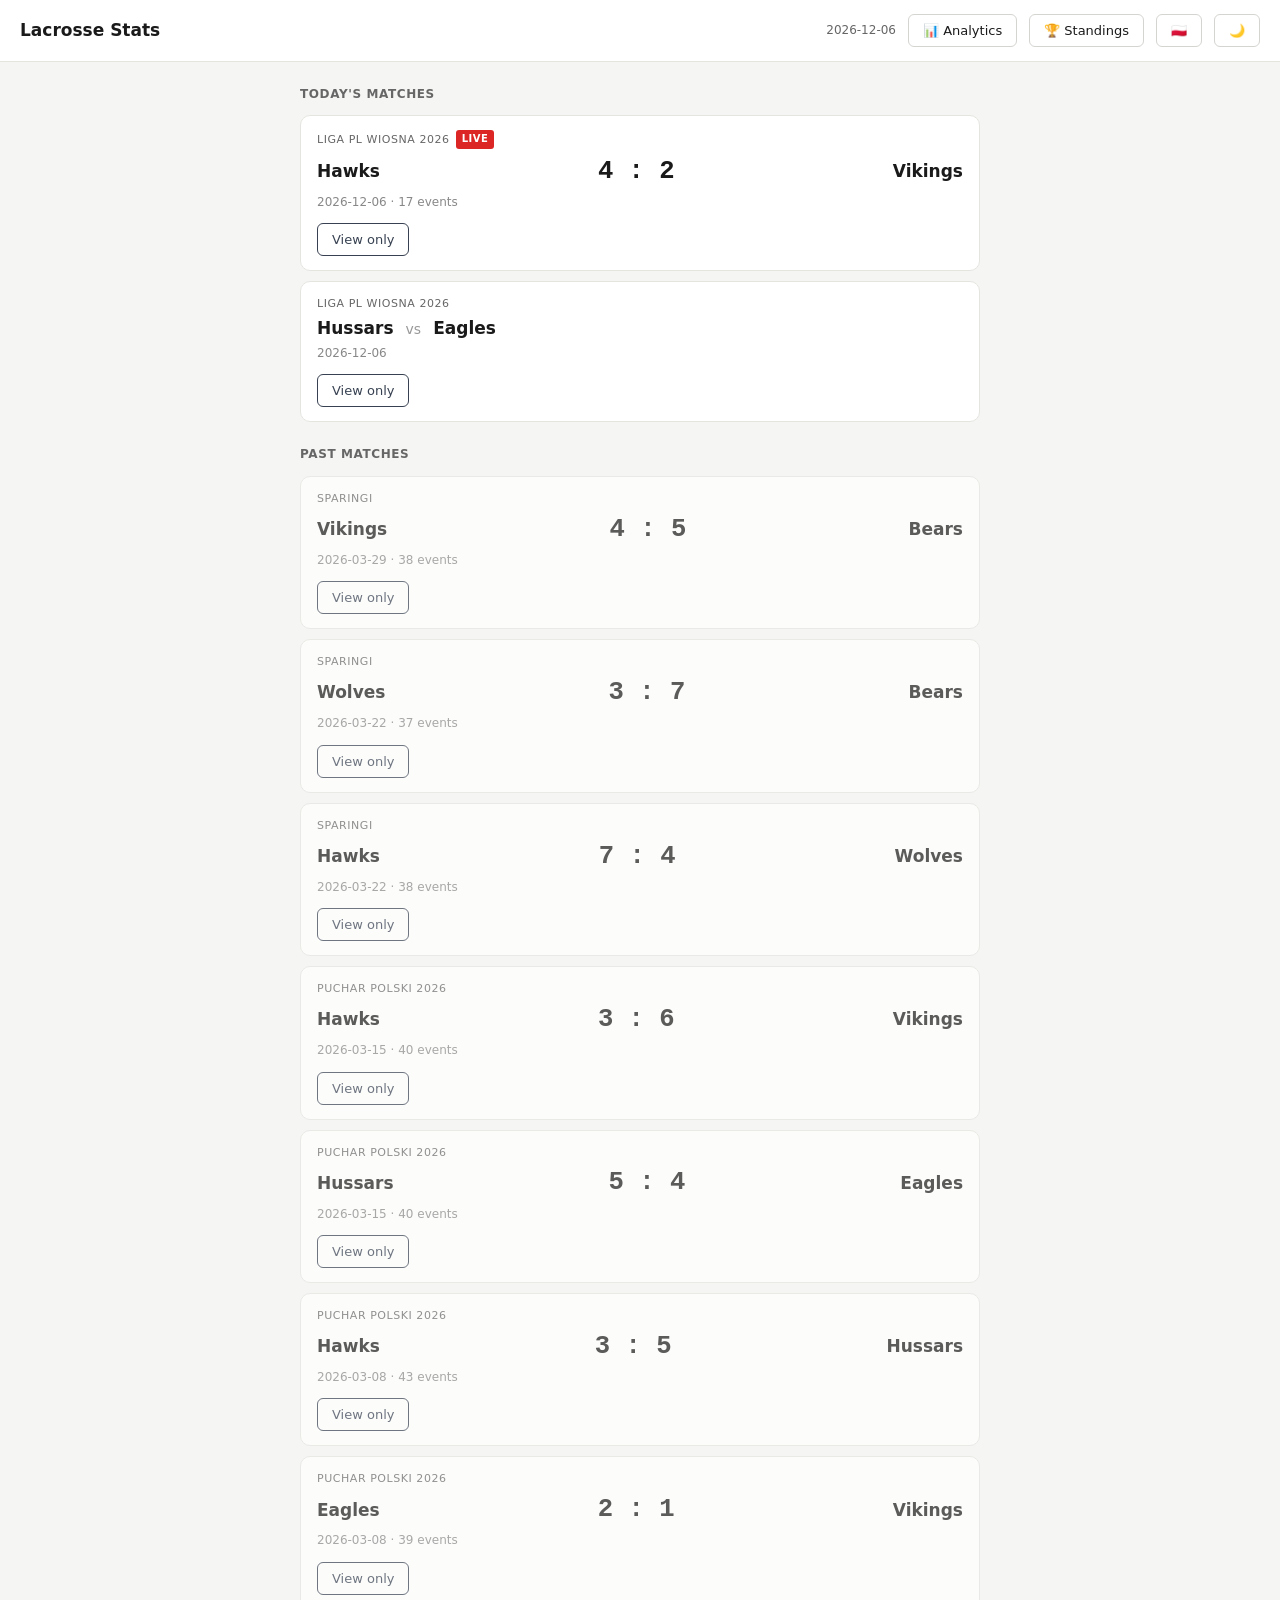
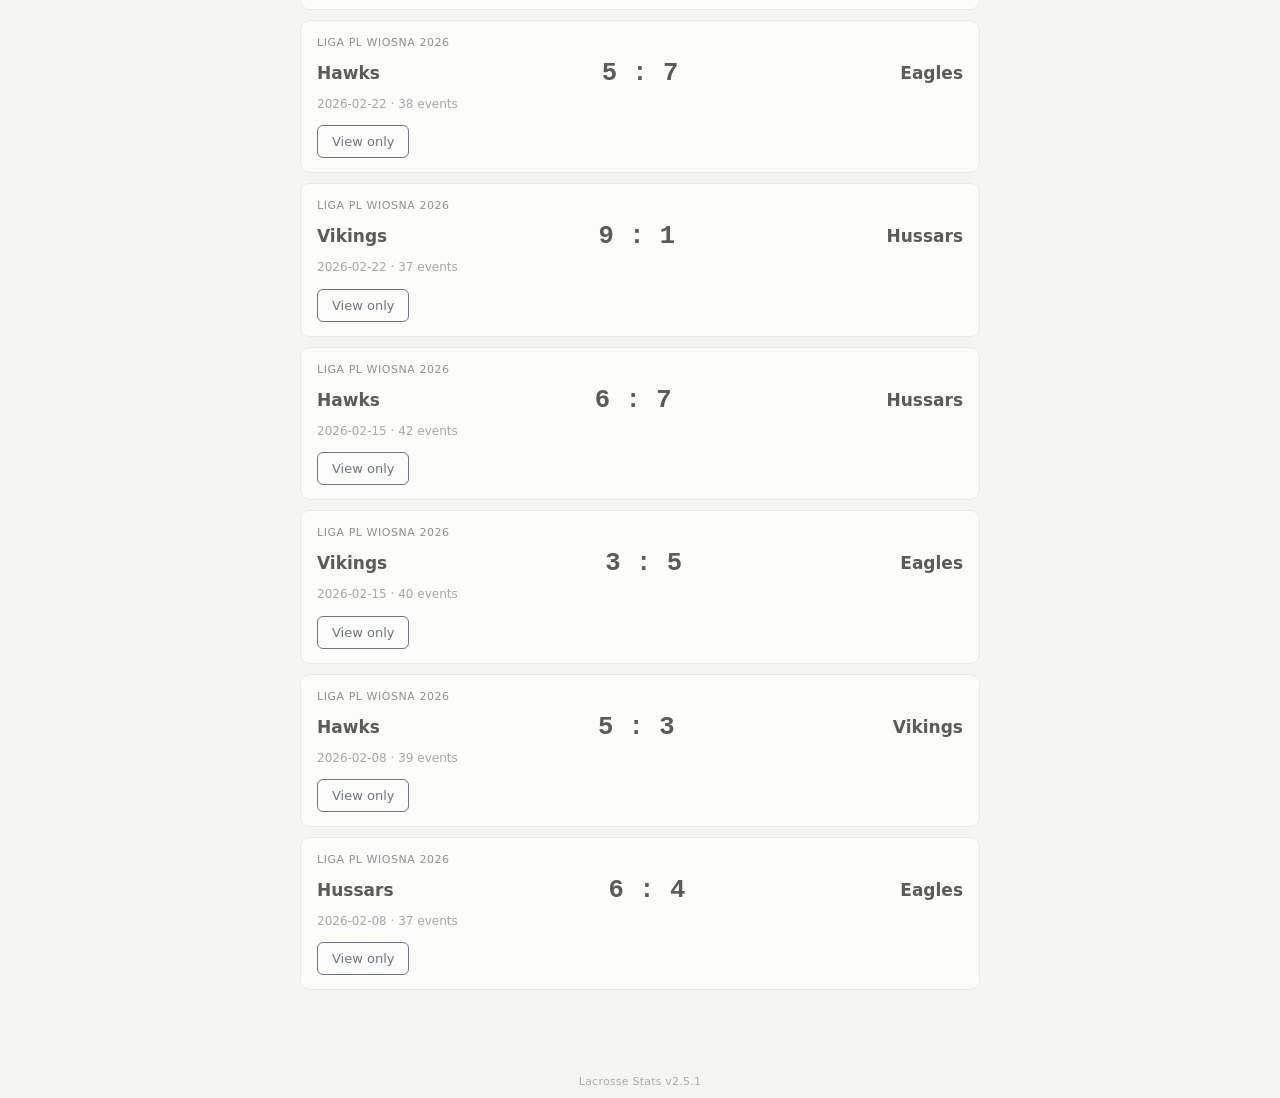
==== commit 1c50981c: "fix(sixes): remove Zones mode from the heatmap (v2.5.1) - Drop the Zones map mode and its own-half n" ====
--- a/docs/index.html
+++ b/docs/index.html
@@ -1837,7 +1837,6 @@
 .hm-swatch { width: 10px; height: 10px; border-radius: 2px; display: inline-block; }
 .hm-swatch.own { background: var(--hm-own); }
 .hm-swatch.opp { background: var(--hm-opp); }
-.hm-note { font-size: 12px; color: var(--hm-muted); }
 
 .hm-card-head { display: flex; justify-content: space-between; align-items: baseline; gap: 10px; flex-wrap: wrap; }
 .hm-dist { display: grid; grid-template-columns: repeat(5, 1fr); gap: 8px; align-items: end; }
@@ -3809,8 +3808,7 @@
     'hm.reset': 'Resetuj filtry',
     'hm.mode.eff': 'Skuteczność',
     'hm.mode.dens': 'Gęstość',
-    'hm.mode.zones': 'Strefy',
-    'hm.mode.pts': 'Punkty',
+        'hm.mode.pts': 'Punkty',
     'hm.persp.both': 'Atak + obrona',
     'hm.persp.att': 'Atak',
     'hm.persp.def': 'Obrona',
@@ -3830,12 +3828,10 @@
     'hm.size_note': 'Wielkość = liczba strzałów',
     'hm.faded_note': 'blade = mniej niż 3 strzały',
     'hm.shots_lc': 'strzałów',
-    'hm.matches_lc': 'meczów',
+    'hm.matches_lc': 'meczów', 'hm.match_lc': 'mecz',
     'hm.events_lc': 'zdarzeń',
     'hm.sh': 'strz.',
-    'hm.own_half_att': 'Strzały z własnej połowy',
-    'hm.own_half_def': 'Strzały rywali z ich połowy',
-    'hm.leg.goal': 'Bramka',
+            'hm.leg.goal': 'Bramka',
     'hm.leg.on': 'Celny',
     'hm.leg.miss': 'Niecelny',
     'hm.dist.title': 'Skuteczność wg odległości',
@@ -4165,8 +4161,7 @@
     'hm.reset': 'Reset filters',
     'hm.mode.eff': 'Efficiency',
     'hm.mode.dens': 'Density',
-    'hm.mode.zones': 'Zones',
-    'hm.mode.pts': 'Points',
+        'hm.mode.pts': 'Points',
     'hm.persp.both': 'Attack + defense',
     'hm.persp.att': 'Attack',
     'hm.persp.def': 'Defense',
@@ -4186,12 +4181,10 @@
     'hm.size_note': 'Size = number of shots',
     'hm.faded_note': 'faded = fewer than 3 shots',
     'hm.shots_lc': 'shots',
-    'hm.matches_lc': 'matches',
+    'hm.matches_lc': 'matches', 'hm.match_lc': 'match',
     'hm.events_lc': 'events',
     'hm.sh': 'sh.',
-    'hm.own_half_att': 'Shots from own half',
-    'hm.own_half_def': 'Opponents\' shots from their half',
-    'hm.leg.goal': 'Goal',
+            'hm.leg.goal': 'Goal',
     'hm.leg.on': 'On target',
     'hm.leg.miss': 'Missed',
     'hm.dist.title': 'Efficiency by distance',
@@ -7616,7 +7609,7 @@
 // opponent / tournaments / dates / quarters / situation, aggregated over every
 // coded match (matches can be excluded one by one). The analysed team attacks
 // right (blue), its opponents attack left (red); field is 1100×600 like the
-// input screen, so zones and distances line up with where shots were clicked.
+// input screen, so positions and distances line up with where shots were clicked.
 
 const HM_W = 1100, HM_H = 600;
 const HM_HEX_R = 17.6;              // = 1.6 % of field width (sketch default)
@@ -7643,7 +7636,7 @@
     preset: 'all', from: '', to: '',
     qs: HM_Q_CHIPS.slice(),
     sit: 'all',           // all | even | up | down | fb
-    mode: 'eff',          // eff | dens | zones | pts
+    mode: 'eff',          // eff | dens | pts
     persp: 'both',        // both | att | def
     metric: 'shots',      // dens/pts: shots | G | on | N | ast | gb
     qMetric: 'goals',     // goals | shots | eff
@@ -7668,11 +7661,7 @@
   return 'rgb(' + _hmRampRgb(stops, t).map(Math.round).join(',') + ')';
 }
 
-function _hmInk(stops, t) {
-  const c = _hmRampRgb(stops, t);
-  return (0.299 * c[0] + 0.587 * c[1] + 0.114 * c[2]) / 255 > 0.55 ? '#1b1d1f' : '#fff';
-}
-
+const _hmMatchCount = n => `${n} ${T(n === 1 ? 'hm.match_lc' : 'hm.matches_lc')}`;
 const _hmPct = (a, b) => (b ? Math.round(a / b * 100) + '%' : '–');
 
 // ── Hex binning (pointy-top hexagons) ─────────────────────────────────────────
@@ -7964,7 +7953,7 @@
   }[S.metric];
   const teamLabel = _hmTeamLabel(S.teams);
 
-  let layer = '', labels = '', shownCount = '', extraNote = '';
+  let layer = '', shownCount = '';
   if (S.mode === 'eff' || S.mode === 'dens') {
     const src = S.mode === 'dens' && isGB ? gbShown : shotsShown;
     const bins = {};
@@ -7992,44 +7981,7 @@
       return `<polygon class="hm-hex" data-hm-bin="${b.key}" points="0,-1 0.866,-0.5 0.866,0.5 0,1 -0.866,0.5 -0.866,-0.5"
         transform="translate(${b.cx.toFixed(1)} ${b.cy.toFixed(1)}) scale(${s.toFixed(2)})" fill="${fill}" opacity="${op}"/>`;
     }).join('');
-    shownCount = `${src.length} ${S.mode === 'dens' && isGB ? 'GB' : T('hm.shots_lc')} · ${C.used.length} ${T('hm.matches_lc')}`;
-  } else if (S.mode === 'zones') {
-    const zoneDefs = [];
-    const rowsOwn = [[0, 200, 'left'], [200, 400, 'center'], [400, 600, 'right']];
-    if (S.persp !== 'def') {
-      rowsOwn.forEach(([y0, y1, lat], i) => {
-        zoneDefs.push({ x0: 790, x1: 1100, y0, y1, zone: 'attack-' + lat, name: 'A' + (i + 1), src: C.F.shots });
-        zoneDefs.push({ x0: 550, x1: 790, y0, y1, zone: 'midfield-' + lat, name: 'A' + (i + 4), src: C.F.shots });
-      });
-    }
-    if (S.persp !== 'att') {
-      // Opponents attack left: their left (attacker's POV) is the bottom row.
-      rowsOwn.slice().reverse().forEach(([y0, y1], i) => {
-        const lat = ['left', 'center', 'right'][i];
-        zoneDefs.push({ x0: 0, x1: 310, y0, y1, zone: 'attack-' + lat, name: 'B' + (i + 1), src: C.A.shots });
-        zoneDefs.push({ x0: 310, x1: 550, y0, y1, zone: 'midfield-' + lat, name: 'B' + (i + 4), src: C.A.shots });
-      });
-    }
-    zoneDefs.forEach(z => {
-      const ins = z.src.filter(e => e.zone === z.zone);
-      const g = ins.filter(e => e.res === 'gol').length;
-      const t = ins.length ? g / ins.length / HM_EFF_MAX : 0;
-      const fill = ins.length ? _hmRamp(HM_PAL_EFF, t) : HM_FIELD;
-      const ink = ins.length ? _hmInk(HM_PAL_EFF, t) : HM_LINE;
-      const cx = (z.x0 + z.x1) / 2, cy = (z.y0 + z.y1) / 2;
-      layer += `<rect x="${z.x0}" y="${z.y0}" width="${z.x1 - z.x0}" height="${z.y1 - z.y0}" fill="${fill}" opacity="0.82" stroke="${HM_FIELD}" stroke-width="4"/>`;
-      labels += `
-        <text x="${cx}" y="${cy - 30}" text-anchor="middle" font-size="22" fill="${ink}" opacity="0.75" class="hm-mono">${z.name}</text>
-        <text x="${cx}" y="${cy + 12}" text-anchor="middle" font-size="44" font-weight="700" fill="${ink}">${ins.length ? _hmPct(g, ins.length) : '–'}</text>
-        <text x="${cx}" y="${cy + 48}" text-anchor="middle" font-size="20" fill="${ink}" class="hm-mono">${ins.length} ${T('hm.sh')} · ${g} G</text>`;
-    });
-    const ownHalf = side => side.filter(e => e.zone === 'own-half');
-    const parts = [];
-    if (S.persp !== 'def') { const o = ownHalf(C.F.shots); if (o.length) parts.push(`${T('hm.own_half_att')}: ${o.length} (${o.filter(e => e.res === 'gol').length} G)`); }
-    if (S.persp !== 'att') { const o = ownHalf(C.A.shots); if (o.length) parts.push(`${T('hm.own_half_def')}: ${o.length} (${o.filter(e => e.res === 'gol').length} G)`); }
-    extraNote = parts.join(' · ');
-    const n = (S.persp === 'def' ? 0 : C.F.shots.length) + (S.persp === 'att' ? 0 : C.A.shots.length);
-    shownCount = `${n} ${T('hm.shots_lc')} · ${C.used.length} ${T('hm.matches_lc')}`;
+    shownCount = `${src.length} ${S.mode === 'dens' && isGB ? 'GB' : T('hm.shots_lc')} · ${_hmMatchCount(C.used.length)}`;
   } else {
     const add = (arr, c) => arr.filter(metricFilter).forEach(e => {
       const tf = `translate(${e.x.toFixed(1)} ${e.y.toFixed(1)})`;
@@ -8042,10 +7994,10 @@
     if (S.persp !== 'def') add(own, HM_OWN);
     if (S.persp !== 'att') add(opp, HM_OPP);
     const n = (S.persp !== 'def' ? own.filter(metricFilter).length : 0) + (S.persp !== 'att' ? opp.filter(metricFilter).length : 0);
-    shownCount = `${n} ${T('hm.events_lc')} · ${C.used.length} ${T('hm.matches_lc')}`;
-  }
-
-  const modes = [['eff', T('hm.mode.eff')], ['dens', T('hm.mode.dens')], ['zones', T('hm.mode.zones')], ['pts', T('hm.mode.pts')]]
+    shownCount = `${n} ${T('hm.events_lc')} · ${_hmMatchCount(C.used.length)}`;
+  }
+
+  const modes = [['eff', T('hm.mode.eff')], ['dens', T('hm.mode.dens')], ['pts', T('hm.mode.pts')]]
     .map(([id, l]) => _hmChip(l, S.mode === id, 'hm-set-mode', id, 'seg')).join('');
   const persps = [['both', T('hm.persp.both')], ['att', T('hm.persp.att')], ['def', T('hm.persp.def')]]
     .map(([id, l]) => _hmChip(l, S.persp === id, 'hm-set-persp', id, 'seg')).join('');
@@ -8053,7 +8005,7 @@
     .map(([id, l]) => _hmChip(l, S.metric === id, 'hm-set-metric', id)).join('');
 
   const showDraw = !half && (S.mode === 'eff' || S.mode === 'dens') && C.dT > 0;
-  const isEffScale = S.mode === 'eff' || S.mode === 'zones';
+  const isEffScale = S.mode === 'eff';
   const grad = p => 'linear-gradient(90deg,' + p.join(',') + ')';
   const legendPts = `
     <span class="hm-leg"><svg width="12" height="12"><circle cx="6" cy="6" r="5" fill="${HM_OWN}"/></svg>${T('hm.leg.goal')}</span>
@@ -8081,8 +8033,7 @@
             <rect x="0" y="0" width="${HM_W}" height="${HM_H}" fill="${HM_FIELD}"/>
             ${_hmFieldMarkings()}
             <g clip-path="url(#hm-clip)">${layer}</g>
-            ${S.mode === 'zones' ? '' : _hmFieldOverlay()}
-            ${labels}
+            ${_hmFieldOverlay()}
           </svg>
           ${showDraw ? `<div class="hm-draw-pill">${T('hm.draws')} ${_hmPct(C.dW, C.dT)} · ${C.dW}/${C.dT}</div>` : ''}
           <div class="hm-tip" id="hm-tip" hidden></div>
@@ -8099,7 +8050,6 @@
         ${S.mode === 'eff' ? `<div class="hm-scale"><span>${T('hm.size_note')}</span><span class="hm-muted">· ${T('hm.faded_note')}</span></div>` : ''}
         <span class="hm-mono hm-muted">${shownCount}</span>
       </div>
-      ${extraNote ? `<div class="hm-note">${escapeHtml(extraNote)}</div>` : ''}
     </div>`;
 }
 
@@ -8193,7 +8143,7 @@
       <div class="hm-card-head"><b>${T('hm.summary')}</b>
         <span class="hm-mono hm-muted">W ${C.W} · L ${C.L}${C.D ? ' · D ' + C.D : ''}</span></div>
       <div class="hm-sample${small ? ' warn' : ''}">
-        ${C.used.length} ${T('hm.matches_lc')} · ${sf.n + sa.n} ${T('hm.shots_lc')}${small ? ' — ' + T('hm.small_sample') : ''}
+        ${_hmMatchCount(C.used.length)} · ${sf.n + sa.n} ${T('hm.shots_lc')}${small ? ' — ' + T('hm.small_sample') : ''}
       </div>
       <div class="hm-kpis">
         <div></div><div class="hm-kpi-a hm-own-color">${T('hm.for')}</div><div class="hm-kpi-b hm-opp-color">${T('hm.against')}</div>
@@ -10829,7 +10779,7 @@
 
 // Top-level render dispatcher + init.
 
-const APP_VERSION = 'v2.5.0';
+const APP_VERSION = 'v2.5.1';
 
 function _renderFooter(container) {
   const f = document.createElement('footer');
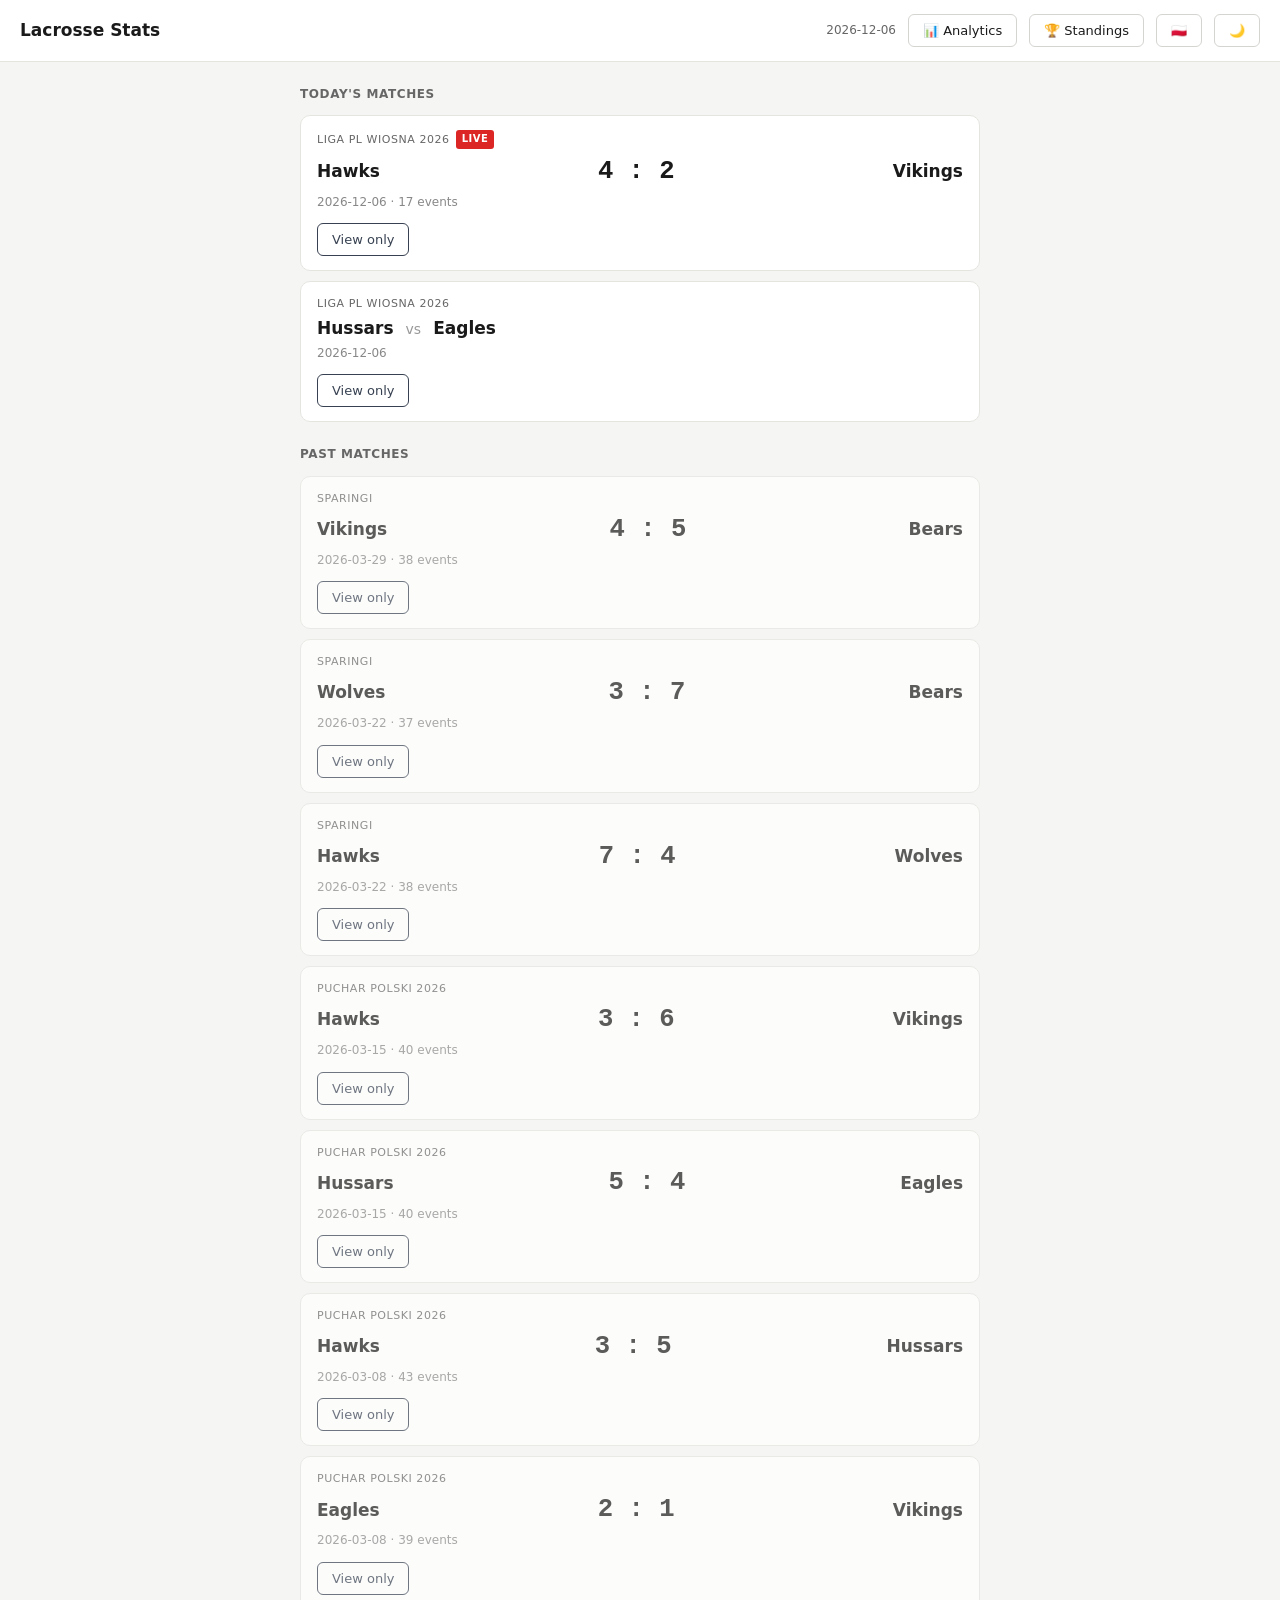
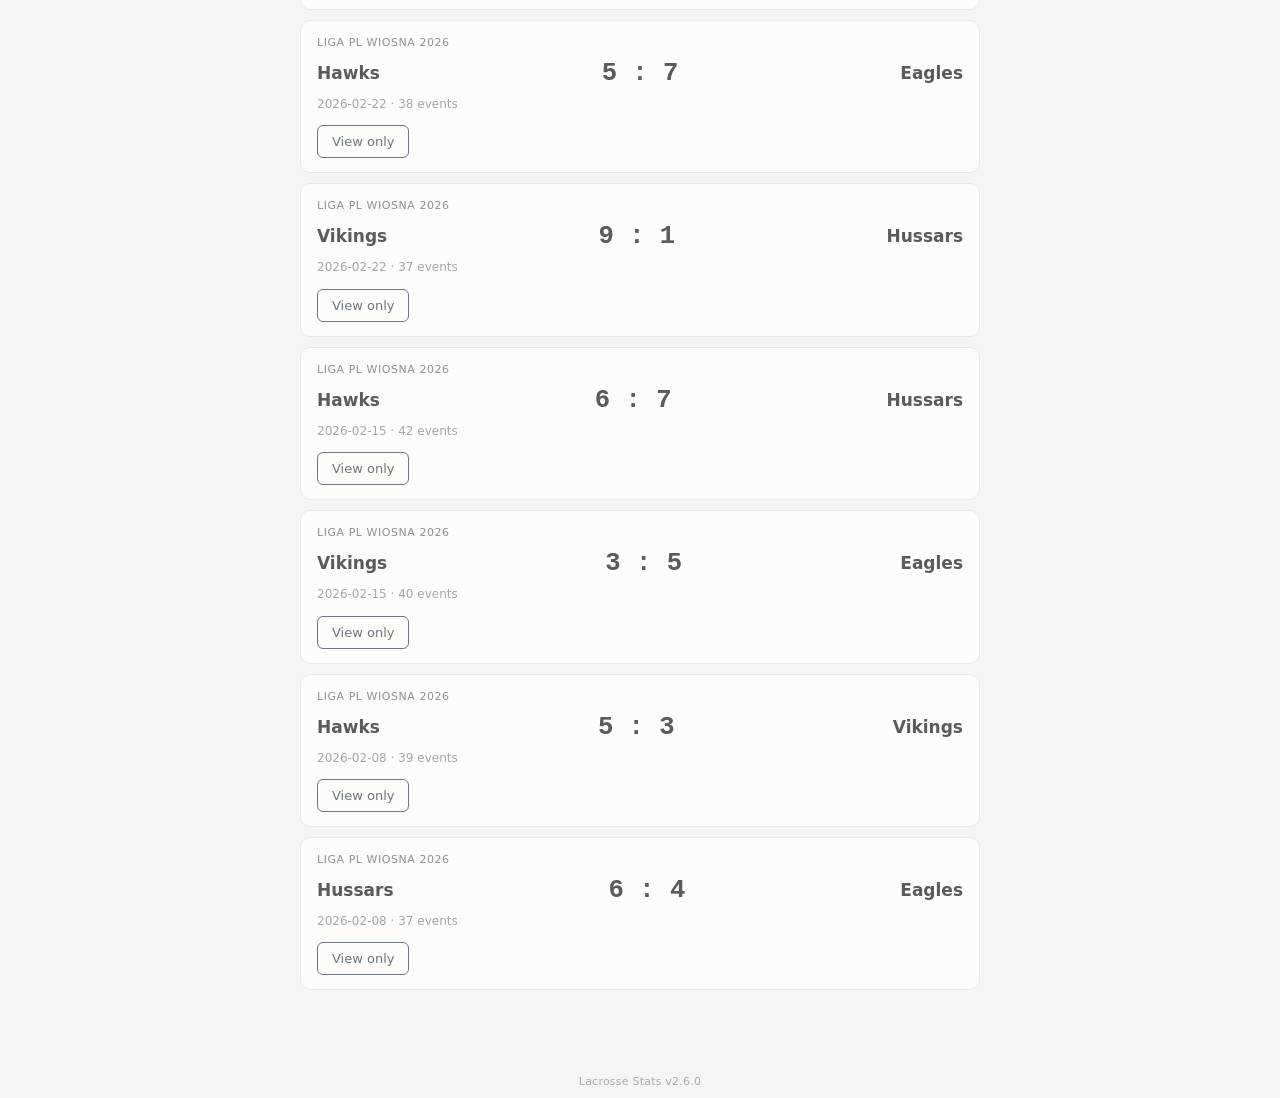
==== commit 2ee80118: "feat(sixes): remove Classic analytics tab, PDF on heatmap (v2.6.0) - Drop the Classic tab and its re" ====
--- a/docs/index.html
+++ b/docs/index.html
@@ -2966,7 +2966,7 @@
   analyticsLoading:     false,
   analyticsError:       null,
   analyticsData:        null,   // { events: [], matches: [], tournaments: [] }
-  analyticsMode:        'heatmap', // 'heatmap' | 'compare' | 'goalies' | 'single' (Classic)
+  analyticsMode:        'heatmap', // 'heatmap' | 'compare' | 'goalies'
   analyticsFilters:     {
     tournament: '',
     team:       '',
@@ -3787,8 +3787,7 @@
     'btn.watch_moment': 'Zobacz ten moment w nagraniu',
     'analytics.mode.heatmap': 'Heatmapa',
     'analytics.mode.goalies': 'Bramkarze',
-    'analytics.mode.classic': 'Classic',
-    'hm.teams': 'Drużyny',
+        'hm.teams': 'Drużyny',
     'hm.teams_n': 'drużyny',
     'hm.no_team': 'Wybierz drużynę',
     'hm.search': 'Szukaj drużyny…',
@@ -3838,7 +3837,7 @@
     'hm.dist.own': 'strzały własne',
     'hm.dist.opp': 'strzały rywali',
     'hm.q.title': 'Na kwartę',
-    'hm.q.eff': 'Skuteczność',
+    'hm.q.eff': 'Skuteczność', 'hm.q.pen': 'Kary', 'hm.q.sc': 'Zegar',
     'hm.q.total': 'Suma',
     'hm.q.per_match': 'Średnia',
     'hm.q.for': 'zdobyte',
@@ -3861,6 +3860,8 @@
     'hm.k.up_hint': 'gole / strzały w przewadze',
     'hm.k.fb_hint': 'gole / strzały z kontry',
     'hm.k.draws': 'Wznowienia',
+    'hm.pdf_hint': 'PDF dla wybranej drużyny, turnieju, dat i kwarty. Przeciwnik, sytuacja i odznaczone mecze nie są uwzględniane.',
+    'hm.pdf_one_team': 'Zaznacz dokładnie jedną drużynę, żeby wygenerować PDF',
     'hm.k.pen': 'Kary (G/Y/R)', 'hm.k.sc': 'Naruszenia zegara',
     'hm.k.draws_hint': 'wygrane / przegrane',
     'hm.matches': 'Mecze',
@@ -3882,7 +3883,7 @@
     'select.all': '— wszystkie —', 'select.all_tournaments': 'Wszystkie turnieje',
     'select.all_teams': 'Wszystkie drużyny', 'select.all_periods': 'Wszystkie okresy',
     'analytics.title': 'Analityka historyczna', 'analytics.stats.title': 'Statystyki',
-    'analytics.mode.single': 'Analiza drużyny', 'analytics.mode.compare': 'Porównanie drużyn',
+    'analytics.mode.compare': 'Porównanie drużyn',
     'analytics.empty': 'Brak danych dla wybranych filtrów.',
     'analytics.no_heatmap': 'Wybierz drużynę żeby zobaczyć shot chart.',
     'analytics.team1': 'Drużyna 1', 'analytics.team2': 'Drużyna 2',
@@ -4140,8 +4141,7 @@
     'btn.watch_moment': 'Watch this moment in the recording',
     'analytics.mode.heatmap': 'Heatmap',
     'analytics.mode.goalies': 'Goalies',
-    'analytics.mode.classic': 'Classic',
-    'hm.teams': 'Teams',
+        'hm.teams': 'Teams',
     'hm.teams_n': 'teams',
     'hm.no_team': 'Pick a team',
     'hm.search': 'Search teams…',
@@ -4191,7 +4191,7 @@
     'hm.dist.own': 'own shots',
     'hm.dist.opp': 'opponents\' shots',
     'hm.q.title': 'Per quarter',
-    'hm.q.eff': 'Efficiency',
+    'hm.q.eff': 'Efficiency', 'hm.q.pen': 'Penalties', 'hm.q.sc': 'Shot clock',
     'hm.q.total': 'Total',
     'hm.q.per_match': 'Average',
     'hm.q.for': 'scored',
@@ -4214,6 +4214,8 @@
     'hm.k.up_hint': 'goals / shots on man-up',
     'hm.k.fb_hint': 'goals / shots on fast break',
     'hm.k.draws': 'Draws',
+    'hm.pdf_hint': 'PDF for the selected team, tournament, dates and quarter. Opponent, situation and unticked matches aren\'t applied.',
+    'hm.pdf_one_team': 'Select exactly one team to create the PDF',
     'hm.k.pen': 'Penalties (G/Y/R)', 'hm.k.sc': 'Shot clock violations',
     'hm.k.draws_hint': 'won / lost',
     'hm.matches': 'Matches',
@@ -4235,7 +4237,7 @@
     'select.all': '— all —', 'select.all_tournaments': 'All tournaments',
     'select.all_teams': 'All teams', 'select.all_periods': 'All periods',
     'analytics.title': 'Historical analytics', 'analytics.stats.title': 'Statistics',
-    'analytics.mode.single': 'Team analysis', 'analytics.mode.compare': 'Team comparison',
+    'analytics.mode.compare': 'Team comparison',
     'analytics.empty': 'No data for the selected filters.',
     'analytics.no_heatmap': 'Select a team to view the shot chart.',
     'analytics.team1': 'Team 1', 'analytics.team2': 'Team 2',
@@ -6308,19 +6310,18 @@
 
   const { events, matches, tournaments } = APP.analyticsData;
   const f    = APP.analyticsFilters;
-  const mode = APP.analyticsMode || 'heatmap';
+  const mode = APP.analyticsMode;
 
   const allTeams   = _analyticsAllTeams(matches, f.tournament);
   const allPeriods = _analyticsAllPeriods(events);
 
   const tab = (id, label) =>
-    `<button class="btn ${mode === id ? 'btn-primary' : ''}" data-action="analytics-mode-toggle" data-arg="${id}">${label}</button>`;
+    `<button class="btn ${(mode === id || (id === 'heatmap' && mode !== 'compare' && mode !== 'goalies')) ? 'btn-primary' : ''}" data-action="analytics-mode-toggle" data-arg="${id}">${label}</button>`;
   const modeTabs = `
     <div class="analytics-mode-tabs">
       ${tab('heatmap', T('analytics.mode.heatmap'))}
       ${tab('compare', T('analytics.mode.compare'))}
       ${tab('goalies', T('analytics.mode.goalies'))}
-      ${tab('single', T('analytics.mode.classic'))}
     </div>`;
 
   const header = (extra) => `
@@ -6331,16 +6332,6 @@
       <button class="btn" data-action="toggle-dark-mode" id="theme-toggle" title="${T('nav.theme')}">🌙</button>
       ${extra || ''}
     </div>`;
-
-  if (mode === 'heatmap') {
-    root.innerHTML = `
-      ${header()}
-      <div class="analytics-content analytics-content-wide">
-        ${modeTabs}
-        ${renderHeatmapView(events, matches, tournaments)}
-      </div>`;
-    return;
-  }
 
   if (mode === 'goalies') {
     const filteredG = _analyticsApplyFilters(events, f);
@@ -6373,22 +6364,14 @@
     return;
   }
 
-  const filtered = _analyticsApplyFilters(events, f);
+  // Heatmap is the default (and what a stale 'single' mode from the removed
+  // Classic tab falls back to).
+  const view = renderHeatmapView(events, matches, tournaments);  // picks the default team first
   root.innerHTML = `
-    <div class="app-header">
-      <h1>${T('analytics.title')}</h1>
-      <button class="btn" data-action="go-home-from-analytics">${T('nav.home')}</button>
-      ${_langToggleBtn()}
-      <button class="btn" data-action="toggle-dark-mode" id="theme-toggle" title="${T('nav.theme')}">🌙</button>
-      <button class="btn" data-action="open-analytics-report" title="${T('nav.pdf')}">${T('nav.pdf')}</button>
-    </div>
-    <div class="analytics-content">
+    ${header(hmReportButtonHtml())}
+    <div class="analytics-content analytics-content-wide">
       ${modeTabs}
-      ${_renderAnalyticsFilters(f, tournaments, allTeams, allPeriods, 'single')}
-      ${filtered.length === 0
-        ? `<div class="empty">${T('analytics.empty')}</div>`
-        : _renderAnalyticsBody(filtered, matches, f)
-      }
+      ${view}
     </div>`;
 }
 
@@ -6479,18 +6462,6 @@
     if (!bOT) return 1;
     return Number(a.slice(2)) - Number(b.slice(2));
   });
-}
-
-// ── Result sections ───────────────────────────────────────────────────────────
-
-function _renderAnalyticsBody(filtered, matches, f) {
-  return `
-    <div class="analytics-body">
-      ${_renderAnalyticsStats(filtered, f)}
-      ${_renderAnalyticsGoalies(filtered, APP.analyticsData.events, APP.analyticsData.matches, f)}
-      ${_renderAnalyticsHeatmap(filtered, APP.analyticsData.events, f)}
-      ${_renderAnalyticsMatchHistory(filtered, APP.analyticsData.events, APP.analyticsData.matches, f)}
-    </div>`;
 }
 
 // ── Goalkeepers ───────────────────────────────────────────────────────────────
@@ -6833,86 +6804,6 @@
   return { total, goals, onTarget, offTarget, manUp, manDown, fastBreak, pct, onPct, zones, periods, situations };
 }
 
-// ── Shot result donut ─────────────────────────────────────────────────────────
-
-function _renderShotResultDonut(s) {
-  if (s.total === 0) return '';
-
-  const segments = [
-    { count: s.goals,                 color: '#16a34a', label: T('analytics.donut.goals') },
-    { count: s.onTarget - s.goals,    color: '#3b82f6', label: T('analytics.donut.on_target') },
-    { count: s.offTarget,             color: '#9ca3af', label: T('analytics.donut.off_target') },
-  ].filter(seg => seg.count > 0);
-
-  const cx = 80, cy = 80, r = 60, innerR = 38;
-  let arcs = '';
-  let angle = -Math.PI / 2;
-
-  segments.forEach(seg => {
-    const sweep = (seg.count / s.total) * 2 * Math.PI;
-    const x1 = cx + r * Math.cos(angle);
-    const y1 = cy + r * Math.sin(angle);
-    const x2 = cx + r * Math.cos(angle + sweep);
-    const y2 = cy + r * Math.sin(angle + sweep);
-    const xi1 = cx + innerR * Math.cos(angle);
-    const yi1 = cy + innerR * Math.sin(angle);
-    const xi2 = cx + innerR * Math.cos(angle + sweep);
-    const yi2 = cy + innerR * Math.sin(angle + sweep);
-    const large = sweep > Math.PI ? 1 : 0;
-
-    arcs += `<path d="
-      M ${x1} ${y1}
-      A ${r} ${r} 0 ${large} 1 ${x2} ${y2}
-      L ${xi2} ${yi2}
-      A ${innerR} ${innerR} 0 ${large} 0 ${xi1} ${yi1}
-      Z" fill="${seg.color}" opacity="0.9"/>`;
-    angle += sweep;
-  });
-
-  const legendItems = segments.map(seg => {
-    const pct = Math.round((seg.count / s.total) * 100);
-    return `<div class="donut-legend-item">
-      <span class="donut-dot" style="background:${seg.color}"></span>
-      <span>${seg.label}: ${seg.count} (${pct}%)</span>
-    </div>`;
-  }).join('');
-
-  return `
-    <div class="donut-wrapper">
-      <svg width="160" height="160" viewBox="0 0 160 160">
-        ${arcs}
-        <text x="${cx}" y="${cy - 6}" text-anchor="middle" font-size="18" font-weight="700" fill="#111">${s.total}</text>
-        <text x="${cx}" y="${cy + 12}" text-anchor="middle" font-size="10" fill="#6b7280">${T('analytics.donut.shots')}</text>
-      </svg>
-      <div class="donut-legend">${legendItems}</div>
-    </div>`;
-}
-
-// ── Situation stats ───────────────────────────────────────────────────────────
-
-function _renderSituationStats(s) {
-  const { situations } = s;
-  const hasSpecial = situations.manUp.total > 0 || situations.manDown.total > 0 || situations.fastBreak.total > 0;
-  if (!hasSpecial) return '';
-
-  const cards = [situations.manUp, situations.even, situations.manDown, situations.fastBreak].filter(s => s.total > 0 || s === situations.even).map(sit => `
-    <div class="stat-box sit-card">
-      <div class="sit-icon">${sit.icon}</div>
-      <div class="stat-lbl">${sit.label}</div>
-      <div class="sit-numbers">
-        <span class="sit-goals">${sit.goals} ${T('analytics.sit.goals')}</span>
-        <span class="sit-total">/ ${sit.total} ${T('analytics.donut.shots')}</span>
-      </div>
-      <div class="stat-val sit-pct">${sit.pct}%</div>
-    </div>`).join('');
-
-  return `
-    <div style="margin-bottom: 16px;">
-      <h3 style="font-size:14px;color:#6b7280;margin:0 0 8px">${T('analytics.sit.title')}</h3>
-      <div class="stats-grid">${cards}</div>
-    </div>`;
-}
-
 // ── Period bar chart ──────────────────────────────────────────────────────────
 
 function _renderPeriodBarChart(periods) {
@@ -6951,169 +6842,7 @@
     </div>`;
 }
 
-// Penalties (by card) and shot clock violations per quarter — hidden until
-// at least one was recorded in the current filter.
-function _renderDisciplineByPeriod(filtered) {
-  const teamEvents = filtered.filter(isTeamEvent);
-  if (teamEvents.length === 0) return '';
-  const periods = [...new Set(teamEvents.map(e => String(e.period)))]
-    .sort((a, b) => getPeriodOrder(a) - getPeriodOrder(b));
-  const rows = periods.map(p => {
-    const d = computeDisciplineCounts(teamEvents.filter(e => String(e.period) === p));
-    return `<tr><td>${periodLabel(p)}</td><td>${d.penalties}</td><td>${d.green}</td><td>${d.yellow}</td><td>${d.red}</td><td>${d.shotClock}</td></tr>`;
-  }).join('');
-  return `
-    <h3>${T('analytics.discipline.title')}</h3>
-    <table class="stats-table">
-      <thead><tr>
-        <th>${T('analytics.periods.quarter')}</th><th>${T('counter.penalties')}</th>
-        <th>${T('card.green')}</th><th>${T('card.yellow')}</th><th>${T('card.red')}</th>
-        <th>${T('counter.shot_clock')}</th>
-      </tr></thead>
-      <tbody>${rows}</tbody>
-    </table>`;
-}
-
-function _renderAnalyticsStats(filtered, f) {
-  if (filtered.length === 0) return '';
-  const s = computeAnalyticsStats(filtered);
-  const teamLabel = f.team || T('select.all_teams');
-  const matchCount = new Set(filtered.map(e => String(e.match_id))).size;
-  const drawsWon    = filtered.filter(e => e.event_type === 'draw').length;
-  const groundballs = filtered.filter(e => e.event_type === 'groundball').length;
-  const disc        = computeDisciplineCounts(filtered);
-
-  const zoneOrder = ['attack-center','attack-left','attack-right',
-                     'midfield-center','midfield-left','midfield-right','own-half'];
-  const zoneLabels = {
-    'attack-center':   T('zone.attack_center'),
-    'attack-left':     T('zone.attack_left'),
-    'attack-right':    T('zone.attack_right'),
-    'midfield-center': T('zone.midfield_center'),
-    'midfield-left':   T('zone.midfield_left'),
-    'midfield-right':  T('zone.midfield_right'),
-    'own-half':        T('zone.own_half'),
-  };
-
-  const zoneRows = zoneOrder
-    .filter(z => s.zones[z])
-    .map(z => {
-      const cnt = s.zones[z];
-      const pct = Math.round((cnt / s.total) * 100);
-      return `<tr><td>${zoneLabels[z]}</td><td>${cnt}</td><td>${pct}%</td></tr>`;
-    }).join('');
-
-  const periodRows = Object.entries(s.periods)
-    .sort(([a],[b]) => {
-      const aOT = a.startsWith('OT'), bOT = b.startsWith('OT');
-      if (!aOT && !bOT) return Number(a) - Number(b);
-      if (!aOT) return -1; if (!bOT) return 1;
-      return Number(a.slice(2)) - Number(b.slice(2));
-    })
-    .map(([p, v]) => `<tr><td>${periodLabel(p)}</td><td>${v.total}</td><td>${v.goals}</td><td>${v.total > 0 ? Math.round(v.goals/v.total*100) : 0}%</td></tr>`)
-    .join('');
-
-  return `
-    <section class="analytics-section">
-      <h2>${T('analytics.stats.title')}: ${escapeHtml(teamLabel)}</h2>
-      <div class="stats-grid">
-        <div class="stat-box"><div class="stat-val">${matchCount}</div><div class="stat-lbl">${T('analytics.stats.matches')}</div></div>
-        <div class="stat-box"><div class="stat-val">${s.total}</div><div class="stat-lbl">${T('analytics.stats.shots')}</div></div>
-        <div class="stat-box"><div class="stat-val">${s.goals}</div><div class="stat-lbl">${T('analytics.stats.goals')}</div></div>
-        <div class="stat-box"><div class="stat-val">${s.onTarget}</div><div class="stat-lbl">${T('analytics.stats.on_target')}</div></div>
-        <div class="stat-box"><div class="stat-val">${s.pct}%</div><div class="stat-lbl">${T('analytics.stats.rate')}</div></div>
-        <div class="stat-box"><div class="stat-val">${s.onPct}%</div><div class="stat-lbl">${T('analytics.stats.on_pct')}</div></div>
-        ${s.manUp     ? `<div class="stat-box"><div class="stat-val">${s.manUp}</div><div class="stat-lbl">Man-up</div></div>` : ''}
-        ${s.manDown   ? `<div class="stat-box"><div class="stat-val">${s.manDown}</div><div class="stat-lbl">Man-down</div></div>` : ''}
-        ${s.fastBreak ? `<div class="stat-box"><div class="stat-val">${s.fastBreak}</div><div class="stat-lbl">Fast break</div></div>` : ''}
-        ${drawsWon    ? `<div class="stat-box"><div class="stat-val">${drawsWon}</div><div class="stat-lbl">${T('analytics.stats.draws')}</div></div>` : ''}
-        ${groundballs ? `<div class="stat-box"><div class="stat-val">${groundballs}</div><div class="stat-lbl">${T('analytics.stats.groundballs')}</div></div>` : ''}
-        ${disc.penalties ? `<div class="stat-box"><div class="stat-val">${formatPenalties(disc)}</div><div class="stat-lbl">${T('counter.penalties')}</div></div>` : ''}
-        ${disc.shotClock ? `<div class="stat-box"><div class="stat-val">${disc.shotClock}</div><div class="stat-lbl">${T('counter.shot_clock')}</div></div>` : ''}
-      </div>
-      ${zoneRows ? `
-        <h3>${T('analytics.zones.title')}</h3>
-        <table class="stats-table">
-          <thead><tr><th>${T('analytics.zones.zone')}</th><th>${T('analytics.stats.shots')}</th><th>%</th></tr></thead>
-          <tbody>${zoneRows}</tbody>
-        </table>` : ''}
-      ${periodRows ? `
-        <h3>${T('analytics.periods.title')}</h3>
-        <table class="stats-table">
-          <thead><tr><th>${T('analytics.periods.quarter')}</th><th>${T('analytics.stats.shots')}</th><th>${T('analytics.stats.goals')}</th><th>%</th></tr></thead>
-          <tbody>${periodRows}</tbody>
-        </table>` : ''}
-      ${_renderDisciplineByPeriod(filtered)}
-      ${_renderShotResultDonut(s)}
-      ${_renderSituationStats(s)}
-      ${Object.keys(s.periods).length > 0 ? `
-        <h3>${T('analytics.eff_period')}</h3>
-        ${_renderPeriodBarChart(s.periods)}` : ''}
-      ${_renderAnalyticsProgressionChart(filtered, f)}
-    </section>`;
-}
-
-function _renderAnalyticsProgressionChart(filtered, f) {
-  if (!f.team) {
-    return `<h3>${T('analytics.progression.title')}</h3><p class="empty">${T('analytics.progression.select_team')}</p>`;
-  }
-  const conceded         = _buildConcededEvents(filtered, APP.analyticsData.events, f);
-  const periodsScored    = computePeriodMetricStats(filtered);
-  const periodsConceded  = computePeriodMetricStats(conceded);
-  const cum = buildCumulativeMetricSeries(periodsScored, periodsConceded, ['shots', 'onTarget', 'goals', 'groundballs']);
-  if (cum.labels.length <= 1) return `<h3>${T('analytics.progression.title')}</h3>`;
-  const bySide = {};
-  cum.series.forEach(s => { bySide[s.metric] = s; });
-  const scoredVals   = { shots: bySide.shots.valuesA, onTarget: bySide.onTarget.valuesA, goals: bySide.goals.valuesA, groundballs: bySide.groundballs.valuesA };
-  const concededVals = { shots: bySide.shots.valuesB, onTarget: bySide.onTarget.valuesB, goals: bySide.goals.valuesB, groundballs: bySide.groundballs.valuesB };
-  const svg = buildLayeredProgressionChartSvg(cum.labels, scoredVals, concededVals,
-    T('analytics.progression.scored'), T('analytics.progression.conceded'));
-  return `<h3>${T('analytics.progression.title')}</h3><div class="progression-chart-wrapper">${svg}</div>`;
-}
-
 // ── Heatmap ───────────────────────────────────────────────────────────────────
-
-function _renderAnalyticsHeatmap(filteredTeamEvents, allMatchEvents, f) {
-  if (!f.team) {
-    return `<section class="analytics-section">
-      <h2>Shot chart</h2>
-      <p class="empty">${T('analytics.no_heatmap')}</p>
-    </section>`;
-  }
-
-  const mode = APP.analyticsHeatmapMode || 'fired';
-  const matchIds = new Set(filteredTeamEvents.map(e => String(e.match_id)));
-
-  let chartEvents;
-  if (mode === 'fired') {
-    chartEvents = filteredTeamEvents;
-  } else {
-    chartEvents = allMatchEvents.filter(e =>
-      matchIds.has(String(e.match_id)) && e.team_event !== f.team
-    );
-    if (f.period)   chartEvents = chartEvents.filter(e => String(e.period) === f.period);
-    if (f.dateFrom) chartEvents = chartEvents.filter(e => e.match_date >= f.dateFrom);
-    if (f.dateTo)   chartEvents = chartEvents.filter(e => e.match_date <= f.dateTo);
-  }
-
-  let svgContent;
-  if (mode === 'efficiency') {
-    svgContent = _buildZoneEfficiencySvg(filteredTeamEvents);
-  } else {
-    svgContent = _buildAnalyticsHalfFieldSvg(chartEvents, f.team);
-  }
-
-  return `
-    <section class="analytics-section">
-      <h2>Shot chart — ${escapeHtml(f.team)}</h2>
-      <div class="heatmap-toggle">
-        <button class="btn ${mode === 'fired'      ? 'btn-primary' : ''}" data-action="analytics-heatmap-toggle" data-arg="fired">${T('heatmap.fired')}</button>
-        <button class="btn ${mode === 'conceded'   ? 'btn-primary' : ''}" data-action="analytics-heatmap-toggle" data-arg="conceded">${T('heatmap.conceded')}</button>
-        <button class="btn ${mode === 'efficiency' ? 'btn-primary' : ''}" data-action="analytics-heatmap-toggle" data-arg="efficiency">${T('heatmap.efficiency')}</button>
-      </div>
-      <div class="field-half">${svgContent}</div>
-    </section>`;
-}
 
 function _buildAnalyticsHalfFieldSvg(events, teamName) {
   const ns = 'http://www.w3.org/2000/svg';
@@ -7218,54 +6947,6 @@
       <text x="108" y="9" font-size="9" fill="#6b7280">25%+</text>
     </g>`;
   return svg.outerHTML;
-}
-
-// ── Match history ─────────────────────────────────────────────────────────────
-
-function _renderAnalyticsMatchHistory(filtered, allEvents, allMatches, f) {
-  if (!f.team) return '';
-
-  let relevantMatches = allMatches.filter(m =>
-    m.team_A === f.team || m.team_B === f.team
-  );
-  if (f.tournament) relevantMatches = relevantMatches.filter(m => m.tournament === f.tournament);
-  if (f.dateFrom)   relevantMatches = relevantMatches.filter(m => m.match_date >= f.dateFrom);
-  if (f.dateTo)     relevantMatches = relevantMatches.filter(m => m.match_date <= f.dateTo);
-
-  relevantMatches = [...relevantMatches].sort((a, b) => String(b.match_date).localeCompare(String(a.match_date)));
-
-  if (relevantMatches.length === 0) return '';
-
-  const rows = relevantMatches.map(m => {
-    const mEvents = allEvents.filter(e => String(e.match_id) === String(m.id));
-    const goalsA  = mEvents.filter(e => e.team_event === m.team_A && e.result === 'gol').length;
-    const goalsB  = mEvents.filter(e => e.team_event === m.team_B && e.result === 'gol').length;
-    const hasEvents = mEvents.length > 0;
-    const opponent = m.team_A === f.team ? m.team_B : m.team_A;
-    const myGoals  = m.team_A === f.team ? goalsA : goalsB;
-    const oppGoals = m.team_A === f.team ? goalsB : goalsA;
-    const result   = !hasEvents ? '— : —' : `${myGoals} : ${oppGoals}`;
-    const won  = hasEvents && myGoals > oppGoals;
-    const drew = hasEvents && myGoals === oppGoals;
-
-    return `
-      <tr class="match-history-row ${won ? 'won' : drew ? 'drew' : hasEvents ? 'lost' : ''}">
-        <td>${escapeHtml(String(m.match_date))}</td>
-        <td>${escapeHtml(m.tournament || '—')}</td>
-        <td>${escapeHtml(opponent)}</td>
-        <td class="match-result">${result}</td>
-        <td><button class="btn btn-sm" data-action="open-viewer-from-analytics" data-arg="${escapeHtml(String(m.id))}">${T('btn.view')}</button></td>
-      </tr>`;
-  }).join('');
-
-  return `
-    <section class="analytics-section">
-      <h2>${T('analytics.history.title')} — ${escapeHtml(f.team)}</h2>
-      <table class="stats-table match-history-table">
-        <thead><tr><th>${T('analytics.history.date')}</th><th>${T('analytics.history.tournament')}</th><th>${T('analytics.history.opponent')}</th><th>${T('analytics.history.result')}</th><th></th></tr></thead>
-        <tbody>${rows}</tbody>
-      </table>
-    </section>`;
 }
 
 // ── Team comparison ───────────────────────────────────────────────────────────
@@ -7639,7 +7320,7 @@
     mode: 'eff',          // eff | dens | pts
     persp: 'both',        // both | att | def
     metric: 'shots',      // dens/pts: shots | G | on | N | ast | gb
-    qMetric: 'goals',     // goals | shots | eff
+    qMetric: 'goals',     // goals | shots | eff | pen | sc
     qShow: 'total',       // total | per_match
     excl: {},
     teamMenu: false, teamQuery: '',
@@ -7759,7 +7440,7 @@
   const used = base.filter(({ m }) => !S.excl[String(m.id)]);
 
   const F = { shots: [], gb: [], team: [] }, A = { shots: [], gb: [], team: [] };
-  const q = () => ({ '1': { g: 0, s: 0 }, '2': { g: 0, s: 0 }, '3': { g: 0, s: 0 }, '4': { g: 0, s: 0 }, OT: { g: 0, s: 0 } });
+  const q = () => Object.fromEntries(HM_Q_CHIPS.map(k => [k, { g: 0, s: 0, pen: 0, sc: 0 }]));
   const qf = q(), qa = q();
   let dW = 0, dT = 0, W = 0, L = 0, D = 0;
   const scores = {};
@@ -7792,6 +7473,7 @@
           bucket.gb.push({ x: p.x, y: p.y });
         } else if (isTeamEvent(e)) {
           bucket.team.push(e);
+          if (qb) { if (e.event_type === 'penalty') qb.pen++; else qb.sc++; }
         }
       });
       ev.forEach(e => {
@@ -8077,12 +7759,13 @@
 }
 
 function _hmQuarterCardHtml(S, C) {
-  const keys = HM_QUARTERS.concat(C.qf.OT.s || C.qa.OT.s ? ['OT'] : []);
+  const field = { goals: 'g', shots: 's', pen: 'pen', sc: 'sc' }[S.qMetric];
+  const keys = HM_QUARTERS.concat(['g', 's', 'pen', 'sc'].some(k => C.qf.OT[k] || C.qa.OT[k]) ? ['OT'] : []);
   const nm = Math.max(1, C.used.length);
   const isEff = S.qMetric === 'eff';
   const val = b => {
     if (isEff) return b.s ? b.g / b.s : null;
-    const raw = S.qMetric === 'goals' ? b.g : b.s;
+    const raw = b[field];
     return S.qShow === 'per_match' ? raw / nm : raw;
   };
   const fmt = v => (v === null ? '–' : isEff ? Math.round(v * 100) + '%' : S.qShow === 'per_match' ? v.toFixed(1) : String(v));
@@ -8094,12 +7777,12 @@
       <div class="hm-q-left"><span class="hm-mono">${fmt(v.f)}</span><div class="hm-q-bar own" style="width:${(v.f || 0) / max * 100}%"></div></div>
       <div class="hm-q-right"><div class="hm-q-bar opp" style="width:${(v.a || 0) / max * 100}%"></div><span class="hm-mono">${fmt(v.a)}</span></div>
     </div>`).join('');
-  const metricChips = [['goals', T('hm.metric.goals')], ['shots', T('hm.metric.shots')], ['eff', T('hm.q.eff')]]
+  const metricChips = [['goals', T('hm.metric.goals')], ['shots', T('hm.metric.shots')], ['eff', T('hm.q.eff')], ['pen', T('hm.q.pen')], ['sc', T('hm.q.sc')]]
     .map(([id, l]) => _hmChip(l, S.qMetric === id, 'hm-q-metric', id, 'seg sm')).join('');
   const showChips = [['total', T('hm.q.total')], ['per_match', T('hm.q.per_match')]]
     .map(([id, l]) => _hmChip(l, S.qShow === id, 'hm-q-show', id, 'seg sm' + (isEff ? ' disabled' : ''))).join('');
-  const ownLbl = S.qMetric === 'shots' ? T('hm.q.shots_for') : T('hm.q.for');
-  const oppLbl = S.qMetric === 'shots' ? T('hm.q.shots_against') : T('hm.q.against');
+  const ownLbl = S.qMetric === 'shots' ? T('hm.q.shots_for') : S.qMetric === 'pen' || S.qMetric === 'sc' ? escapeHtml(_hmTeamLabel(S.teams)) : T('hm.q.for');
+  const oppLbl = S.qMetric === 'shots' ? T('hm.q.shots_against') : S.qMetric === 'pen' || S.qMetric === 'sc' ? T('hm.opponents') : T('hm.q.against');
   return `
     <div class="hm-card">
       <div class="hm-card-head"><b>${T('hm.q.title')}</b>
@@ -8239,6 +7922,33 @@
     row.style.display = !q || row.dataset.hmTeam.includes(q) ? '' : 'none';
   });
 });
+
+// ── Team analytics PDF ─────────────────────────────────────────────────────────
+// Reuses the existing team report (render-report.js) by mapping the heatmap
+// filters onto APP.analyticsFilters for the duration of the call. The report
+// knows one team, one tournament, one quarter and a date range; opponent,
+// situation and unticked matches don't carry over (the button says so).
+
+function hmReportButtonHtml() {
+  const S = hmState();
+  const ok = Array.isArray(S.teams) && S.teams.length === 1;
+  return `<button class="btn" data-action="hm-open-report" ${ok ? '' : 'disabled'}
+    title="${escapeHtml(ok ? T('hm.pdf_hint') : T('hm.pdf_one_team'))}">${T('nav.pdf')}</button>`;
+}
+
+function hmOpenReport() {
+  const S = hmState();
+  if (!S.teams || S.teams.length !== 1) return;
+  const saved = APP.analyticsFilters;
+  const quarters = S.qs.filter(q => q !== 'OT');
+  APP.analyticsFilters = Object.assign({}, saved, {
+    team: S.teams[0], team2: '',
+    tournament: S.tours && S.tours.length === 1 ? S.tours[0] : '',
+    period: S.qs.length === 1 && quarters.length === 1 ? quarters[0] : '',
+    dateFrom: S.from || '', dateTo: S.to || '',
+  });
+  try { openAnalyticsReport(); } finally { APP.analyticsFilters = saved; }
+}
 
 // ── State changes (called from HANDLERS) ───────────────────────────────────────
 
@@ -9829,13 +9539,14 @@
   },
   'analytics-mode-toggle': (mode) => {
     APP.analyticsMode = mode;
-    if (mode === 'single') APP.analyticsFilters.team2 = '';
+    if (mode !== 'compare') APP.analyticsFilters.team2 = '';
     render();
   },
   'go-home-from-analytics': () => goHome(),
 
   // Heatmap view (render-heatmap.js) — every action edits APP.heatmap and re-renders.
   'hm-team-menu':    () => hmUpdate(S => { S.teamMenu = !S.teamMenu; }),
+  'hm-open-report':  () => hmOpenReport(),
   'hm-toggle-team':  (name) => hmUpdate(S => { S.teams = hmToggleIn(S.teams, name); S.opp = ''; }),
   'hm-set-opp':      (val) => hmUpdate(S => { S.opp = val || ''; }),
   'hm-toggle-tour':  (name) => hmUpdate(S => {
@@ -10779,7 +10490,7 @@
 
 // Top-level render dispatcher + init.
 
-const APP_VERSION = 'v2.5.1';
+const APP_VERSION = 'v2.6.0';
 
 function _renderFooter(container) {
   const f = document.createElement('footer');
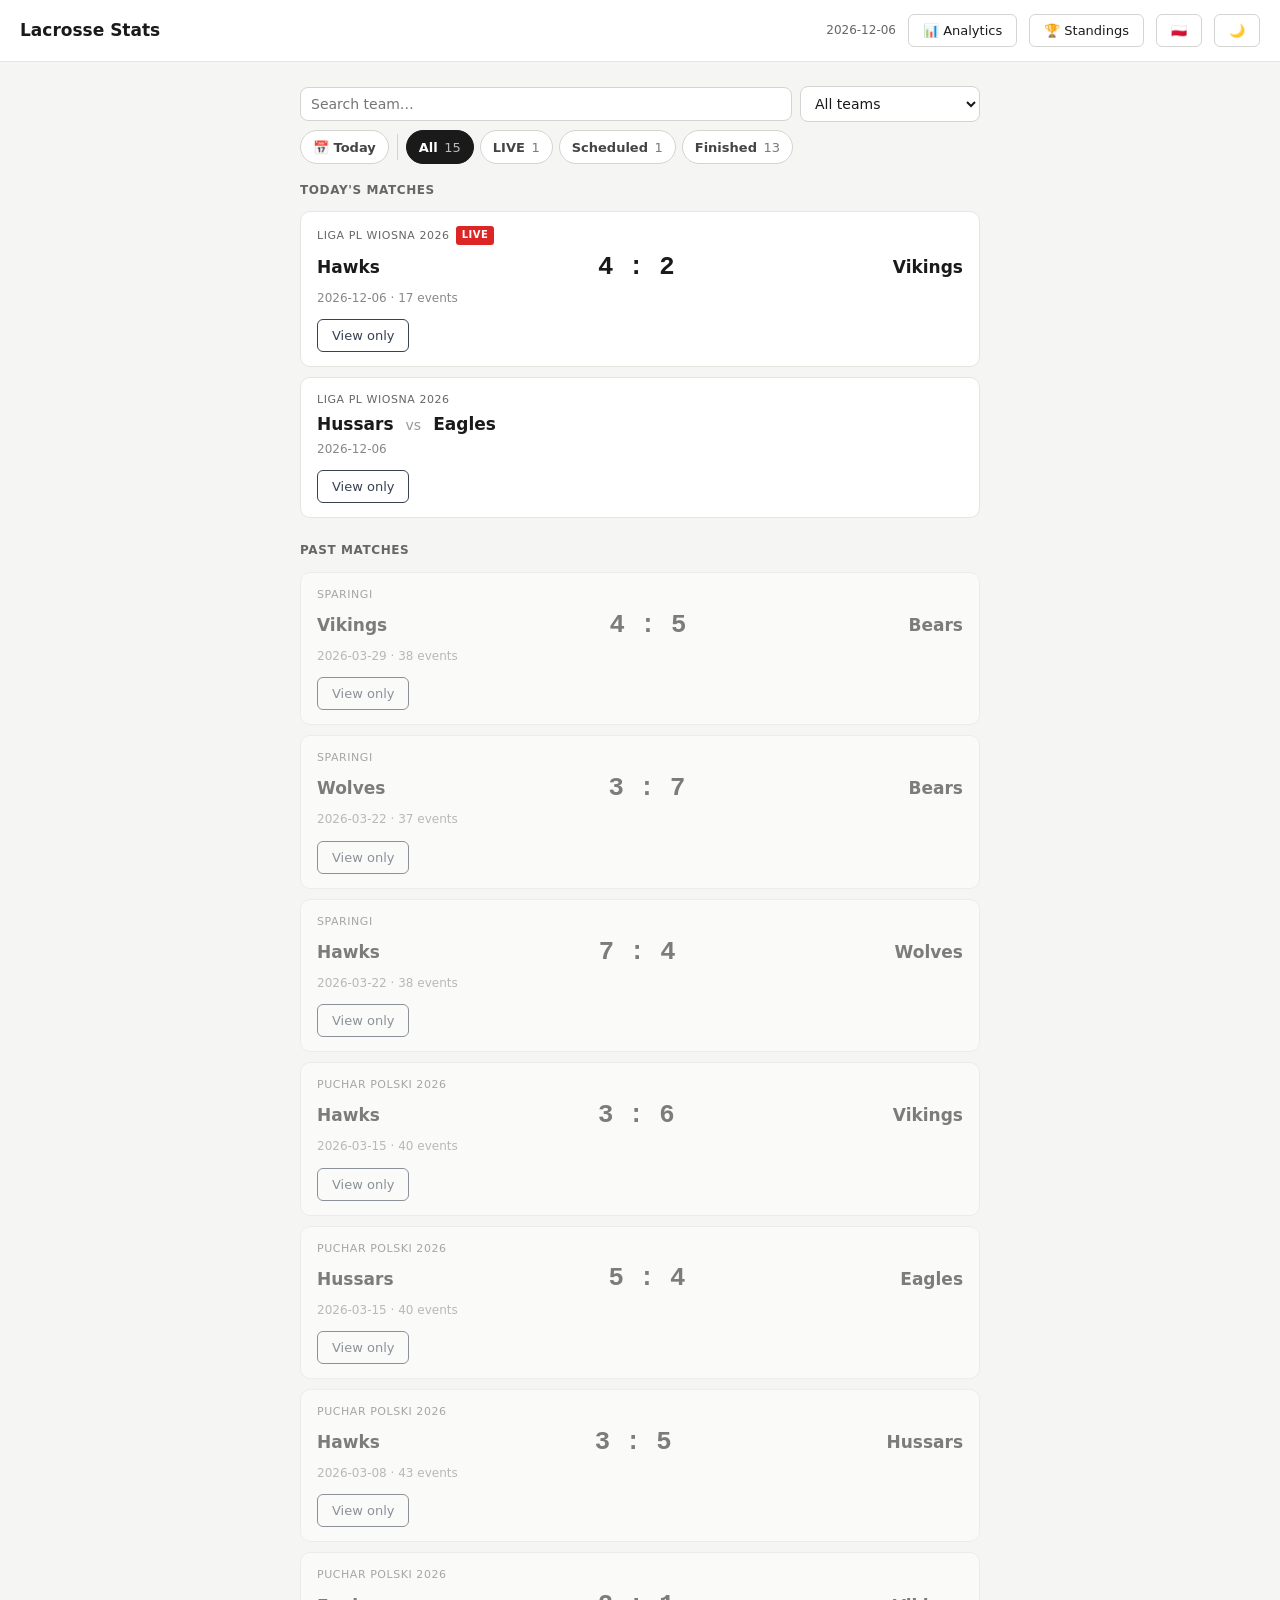
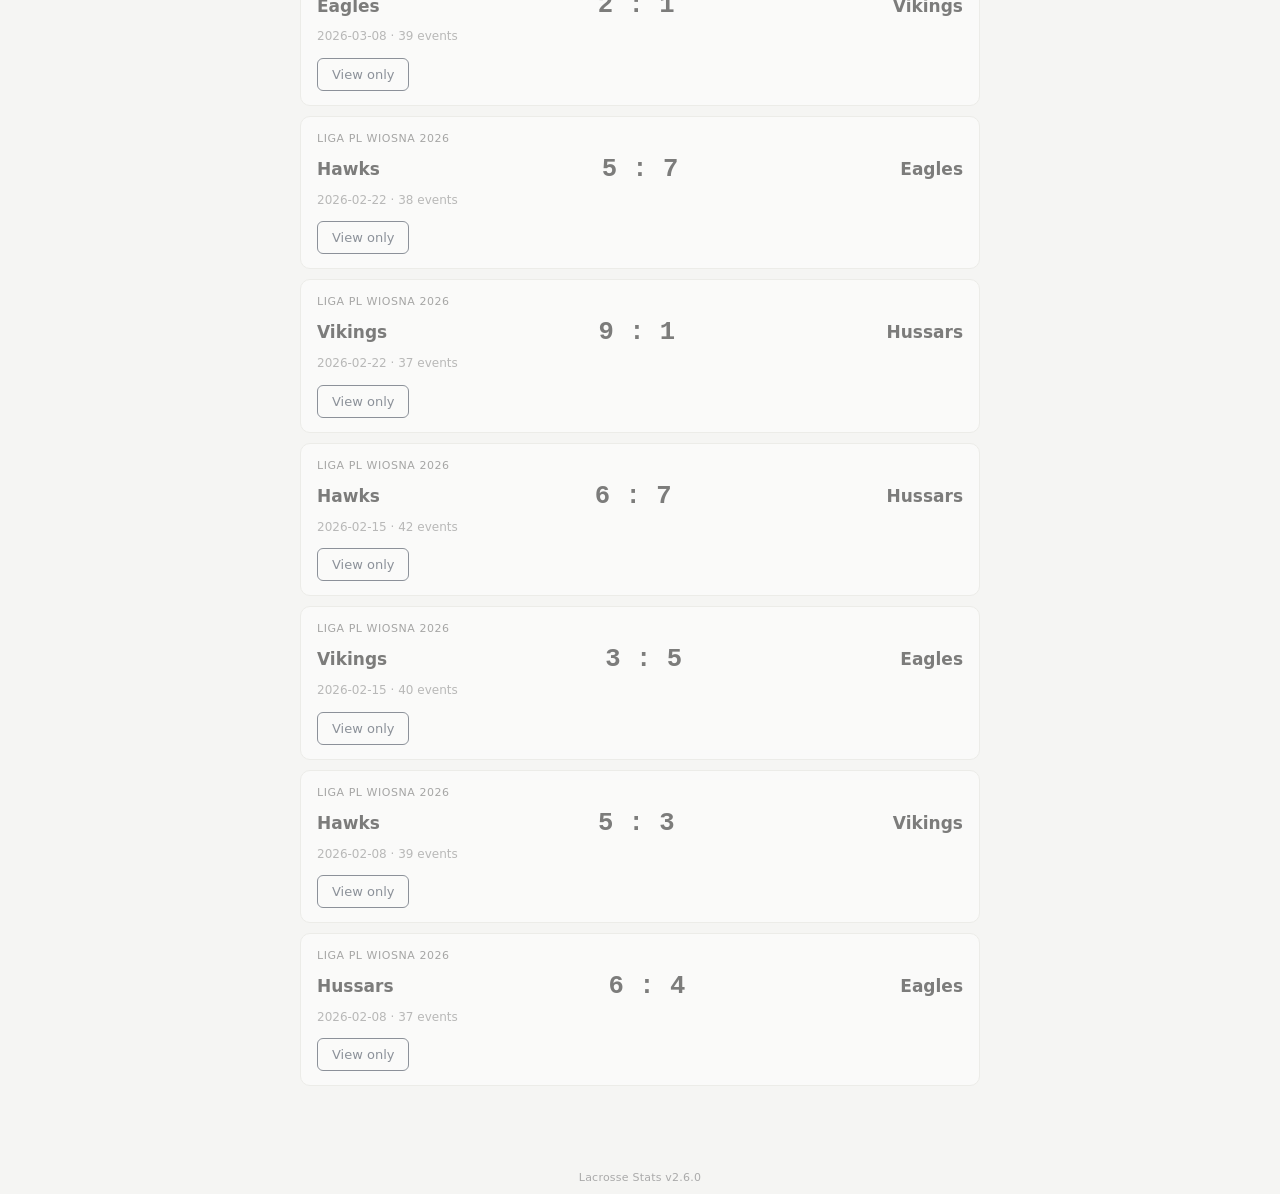
==== commit c647e808: "feat: home match filters - search, team, status, today (v2.7.0) During a tournament day the person e" ====
--- a/docs/index.html
+++ b/docs/index.html
@@ -116,7 +116,27 @@
   background: white; padding: 14px 16px;
   border: 1px solid #e5e5e0; border-radius: 10px;
 }
-.match-card.finished { opacity: 0.7; }
+.match-card.finished { opacity: 0.55; }
+/* ── Home: filtry listy meczów ── */
+.home-filters { display: flex; flex-wrap: wrap; gap: 8px; align-items: center; margin-bottom: 18px; }
+.home-search, .home-team-select {
+  font-family: inherit; font-size: 14px; padding: 8px 10px;
+  border: 1px solid #d4d4d0; border-radius: 8px; background: white; color: inherit;
+}
+.home-search { flex: 1 1 180px; min-width: 0; }
+.home-team-select { flex: 0 1 180px; min-width: 0; }
+.home-chips { display: flex; flex-wrap: wrap; gap: 6px; flex-basis: 100%; }
+.home-chip {
+  font-family: inherit; font-size: 13px; font-weight: 600; cursor: pointer;
+  padding: 6px 12px; border-radius: 999px; border: 1px solid #d4d4d0;
+  background: white; color: #444; min-height: 34px;
+}
+.home-chip-n { font-weight: 400; opacity: 0.7; margin-left: 2px; }
+.home-chip.active { background: #1a1a1a; border-color: #1a1a1a; color: white; }
+.home-chip.chip-live.active { background: #dc2626; border-color: #dc2626; }
+.home-chip-clear { border-style: dashed; color: #666; }
+.home-chip-sep { width: 1px; align-self: stretch; background: #d4d4d0; margin: 4px 2px; }
+.home-chip-today.active { background: #2563eb; border-color: #2563eb; color: white; }
 .match-tournament { font-size: 11px; text-transform: uppercase; letter-spacing: 0.05em; color: #666; margin-bottom: 4px; }
 .match-teams {
   display: flex; align-items: center; gap: 12px;
@@ -388,6 +408,34 @@
   display: flex; gap: 8px; justify-content: flex-end;
   border-top: 1px solid #f0f0eb; padding-top: 14px;
 }
+
+/* Shot modal — compact, so GB/Draw fit on a laptop screen without scrolling */
+.modal.modal-shot { padding: 16px 18px; max-width: 520px; }
+.modal-shot h2 { margin-bottom: 10px; }
+.modal-shot .modal-context {
+  display: flex; flex-wrap: wrap; gap: 4px 18px;
+  padding: 8px 12px; margin-bottom: 10px;
+}
+.modal-shot .modal-context .row { margin-bottom: 0; gap: 6px; align-items: baseline; }
+.modal-shot .modal-context .label { min-width: 0; }
+.modal-shot .flag-row {
+  display: flex; flex-wrap: wrap; gap: 4px 16px;
+  padding: 8px 12px; margin-bottom: 10px;
+}
+.modal-shot .flag-row label { padding: 0; }
+.modal-shot .flag-row input[type="checkbox"] { width: 18px; height: 18px; }
+.modal-shot .video-ts-field {
+  display: flex; align-items: center; gap: 10px;
+  padding: 8px 12px; margin-bottom: 10px;
+}
+.modal-shot .video-ts-field .field-label { margin-bottom: 0; white-space: nowrap; }
+.modal-shot .video-ts-manual { margin-top: 0; flex: 1; min-width: 0; padding: 6px 10px; }
+.modal-shot .result-buttons { flex-direction: row; gap: 8px; margin-bottom: 10px; }
+.modal-shot .result-btn { flex: 1; padding: 10px 8px; min-height: 46px; font-size: 15px; }
+.modal-shot .counter-action-row { margin: 0 0 8px; }
+.modal-shot .counter-action-buttons { gap: 6px; margin-bottom: 10px; }
+.modal-shot .counter-action-btn { min-height: 38px; }
+.modal-shot .modal-actions { padding-top: 10px; }
 
 label.field { display: block; margin-bottom: 12px; }
 label.field .field-label {
@@ -791,6 +839,12 @@
 [data-theme="dark"] .home-info-banner { background: #0d2b1a; border-color: #1e5733; color: #3fb950; }
 [data-theme="dark"] .home-content h2 { color: #8b949e; }
 [data-theme="dark"] .match-card { background: #161b22; border-color: #30363d; }
+[data-theme="dark"] .home-search, [data-theme="dark"] .home-team-select { background: #161b22; border-color: #30363d; color: #e6edf3; }
+[data-theme="dark"] .home-chip { background: #161b22; border-color: #30363d; color: #c9d1d9; }
+[data-theme="dark"] .home-chip.active { background: #e6edf3; border-color: #e6edf3; color: #0d1117; }
+[data-theme="dark"] .home-chip.chip-live.active { background: #dc2626; border-color: #dc2626; color: white; }
+[data-theme="dark"] .home-chip.home-chip-today.active { background: #2563eb; border-color: #2563eb; color: white; }
+[data-theme="dark"] .home-chip-sep { background: #30363d; }
 [data-theme="dark"] .match-tournament { color: #8b949e; }
 [data-theme="dark"] .match-teams .vs { color: #484f58; }
 [data-theme="dark"] .match-teams .match-score { color: #8b949e; }
@@ -2947,6 +3001,7 @@
   // Stany async ładowania
   homeLoading: false,
   homeError: null,
+  homeFilter: { q: '', team: '', status: '', today: false }, // filtry listy meczów na ekranie głównym
   matchLoading: false,   // true podczas fetchu eventów przy otwieraniu meczu
 
   // Stany async viewera
@@ -3698,6 +3753,9 @@
     'home.today_matches': 'Mecze dzisiaj', 'home.past_matches': 'Mecze z przeszłości',
     'home.no_today': 'Brak meczy zaplanowanych na dziś.',
     'home.no_today_hint': 'Dodaj mecze w panelu Turniejów lub utwórz mecz ad-hoc.',
+    'home.search_ph': 'Szukaj drużyny…', 'home.all_teams': 'Wszystkie drużyny',
+    'home.status_all': 'Wszystkie', 'home.status_scheduled': 'Zaplanowane', 'home.status_finished': 'Zakończone',
+    'home.clear_filters': 'Wyczyść', 'home.today': 'Dzisiaj', 'home.filter_no_results': 'Brak dzisiejszych meczów pasujących do filtrów.',
     'match.no_tournament': '— brak turnieju —',
     'offline.pending': 'czeka na synchronizację (brak internetu przy ostatnim użyciu).',
     'offline.event': 'event', 'offline.events': 'eventów',
@@ -4052,6 +4110,9 @@
     'home.today_matches': "Today's matches", 'home.past_matches': 'Past matches',
     'home.no_today': 'No matches scheduled for today.',
     'home.no_today_hint': 'Add matches in the Tournaments panel or create an ad-hoc match.',
+    'home.search_ph': 'Search team…', 'home.all_teams': 'All teams',
+    'home.status_all': 'All', 'home.status_scheduled': 'Scheduled', 'home.status_finished': 'Finished',
+    'home.clear_filters': 'Clear', 'home.today': 'Today', 'home.filter_no_results': 'No matches today match the filters.',
     'match.no_tournament': '— no tournament —',
     'offline.pending': 'waiting to sync (no internet on last use).',
     'offline.event': 'event', 'offline.events': 'events',
@@ -5422,6 +5483,51 @@
   return `<button class="btn" data-action="toggle-lang" title="Switch language">${APP.lang === 'pl' ? '🇬🇧' : '🇵🇱'}</button>`;
 }
 
+const HOME_STATUS_ORDER = { live: 0, scheduled: 1, finished: 2 };
+
+function _homeStatus(m) {
+  return m.status === 'live' || m.status === 'finished' ? m.status : 'scheduled';
+}
+
+function _homeTeamMatch(m, f) {
+  if (f.team && m.team_A !== f.team && m.team_B !== f.team) return false;
+  const q = (f.q || '').trim().toLowerCase();
+  if (!q) return true;
+  return [m.team_A, m.team_B, m.tournament].some(v => String(v || '').toLowerCase().includes(q));
+}
+
+function _renderHomeFilters(f, listed, filterActive) {
+  const teams = Array.from(new Set(
+    DATA.scheduledMatches.flatMap(m => [m.team_A, m.team_B]).filter(Boolean)
+  )).sort((a, b) => a.localeCompare(b));
+  if (f.team && !teams.includes(f.team)) teams.unshift(f.team);
+
+  // Liczniki = mecze widoczne na liście (dziś + przeszłe, albo tylko dziś przy „Today”) po filtrze drużyny/tekstu.
+  const count = st => listed.filter(m => !st || _homeStatus(m) === st).length;
+  const chip = (st, label) => `
+    <button class="home-chip ${f.status === st ? 'active' : ''} ${st ? 'chip-' + st : ''}"
+            data-action="home-set-status" data-arg="${st}">${label} <span class="home-chip-n">${count(st)}</span></button>`;
+
+  return `
+    <div class="home-filters">
+      <input type="search" id="home-search" class="home-search" data-action="home-search"
+             placeholder="${T('home.search_ph')}" value="${escapeHtml(f.q)}" autocomplete="off">
+      <select class="home-team-select" data-action="home-set-team">
+        <option value="">${T('home.all_teams')}</option>
+        ${teams.map(t => `<option value="${escapeHtml(t)}" ${t === f.team ? 'selected' : ''}>${escapeHtml(t)}</option>`).join('')}
+      </select>
+      <div class="home-chips">
+        <button class="home-chip home-chip-today ${f.today ? 'active' : ''}" data-action="home-toggle-today" aria-pressed="${f.today}">📅 ${T('home.today')}</button>
+        <span class="home-chip-sep"></span>
+        ${chip('', T('home.status_all'))}
+        ${chip('live', 'LIVE')}
+        ${chip('scheduled', T('home.status_scheduled'))}
+        ${chip('finished', T('home.status_finished'))}
+        ${filterActive ? `<button class="home-chip home-chip-clear" data-action="home-clear-filters">✕ ${T('home.clear_filters')}</button>` : ''}
+      </div>
+    </div>`;
+}
+
 function renderHome(root) {
   const today = todayISO();
 
@@ -5458,9 +5564,21 @@
     return;
   }
 
-  const todayMatches = DATA.scheduledMatches.filter(m => m.match_date === today);
-  const pastMatches  = DATA.scheduledMatches
+  const f = APP.homeFilter;
+  const filterActive = !!(f.q || f.team || f.status || f.today);
+  // Filtr drużyny + tekst (bez statusu) — liczniki na przyciskach statusu liczą się z tego zbioru.
+  const byTeam = DATA.scheduledMatches.filter(m => _homeTeamMatch(m, f));
+  const passes = m => !f.status || _homeStatus(m) === f.status;
+
+  // Dzisiejsze: LIVE → zaplanowane → zakończone; w grupie kolejność z arkusza (sort stabilny).
+  const todayAll     = byTeam.filter(m => m.match_date === today);
+  const todayMatches = todayAll.filter(passes)
+    .map((m, i) => ({ m, i }))
+    .sort((a, b) => (HOME_STATUS_ORDER[_homeStatus(a.m)] - HOME_STATUS_ORDER[_homeStatus(b.m)]) || (a.i - b.i))
+    .map(x => x.m);
+  const pastMatches  = f.today ? [] : byTeam
     .filter(m => m.match_date < today)
+    .filter(passes)
     .sort((a, b) => b.match_date.localeCompare(a.match_date));
 
   function renderMatchCard(m) {
@@ -5512,9 +5630,12 @@
 
   let html = headerHtml + offlineBannerHtml + infoBannerHtml + `
     <div class="home-content">
+      ${_renderHomeFilters(f, byTeam.filter(m => f.today ? m.match_date === today : m.match_date <= today), filterActive)}
       <h2>${T('home.today_matches')}</h2>`;
 
-  if (todayMatches.length === 0) {
+  if (todayMatches.length === 0 && filterActive && DATA.scheduledMatches.some(m => m.match_date === today)) {
+    html += `<div class="empty">${T('home.filter_no_results')}</div>`;
+  } else if (todayMatches.length === 0) {
     html += `<div class="empty">${T('home.no_today')}` +
       (IS_EDITOR ? `<br>${T('home.no_today_hint')}` : '') +
       '</div>';
@@ -7797,7 +7918,7 @@
   const st = s => {
     const n = s.length, G = s.filter(e => e.res === 'gol').length, Cn = s.filter(e => e.res === 'celny').length;
     const up = s.filter(e => e.up), fb = s.filter(e => e.fb);
-    return { n, G, C: Cn, ast: s.filter(e => e.ast).length,
+    return { n, G, C: Cn, ast: s.filter(e => e.ast && e.res === 'gol').length,
       upG: up.filter(e => e.res === 'gol').length, upN: up.length, fbG: fb.filter(e => e.res === 'gol').length, fbN: fb.length };
   };
   const sf = st(C.F.shots), sa = st(C.A.shots);
@@ -7808,7 +7929,7 @@
     [T('hm.k.shots'), `${T('hm.per_match')}: ${avg(sf.n)} / ${avg(sa.n)}`, sf.n, sa.n],
     [T('hm.k.eff'), T('hm.k.eff_hint'), _hmPct(sf.G, sf.n), _hmPct(sa.G, sa.n)],
     [T('hm.k.acc'), T('hm.k.acc_hint'), _hmPct(sf.G + sf.C, sf.n), _hmPct(sa.G + sa.C, sa.n)],
-    [T('hm.k.ast'), T('hm.k.ast_hint'), sf.ast, _hmPct(sf.ast, sf.G)],
+    [T('hm.k.ast'), T('hm.k.ast_hint'), `${_hmPct(sf.ast, sf.G)} (${sf.ast})`, `${_hmPct(sa.ast, sa.G)} (${sa.ast})`],
     ['Man-up', T('hm.k.up_hint'), `${sf.upG}/${sf.upN}`, `${sa.upG}/${sa.upN}`],
     ['Fast break', T('hm.k.fb_hint'), `${sf.fbG}/${sf.fbN}`, `${sa.fbG}/${sa.fbN}`],
     ['Ground balls', `${T('hm.per_match')}: ${avg(C.F.gb.length)} / ${avg(C.A.gb.length)}`, C.F.gb.length, C.A.gb.length],
@@ -9214,9 +9335,8 @@
 function renderResultModal(pending) {
   const match = DATA.scheduledMatches.find(m => m.id === APP.matchId);
   return `
-    <div class="modal" data-stop-propagation="true">
+    <div class="modal modal-shot" data-stop-propagation="true">
       <h2>${T('modal.shot.title')}</h2>
-      <div class="modal-subtitle">${T('modal.shot.subtitle')}</div>
       <div class="modal-context">
         <div class="row">
           <span class="label">${T('field.team')}</span>
@@ -9500,6 +9620,11 @@
   'open-admin':     () => goAdmin(),
   'open-analytics': () => goAnalytics(),
   'home-retry':     () => loadHomeData(),
+  'home-search':      (val) => { APP.homeFilter.q = val || ''; render(); },
+  'home-set-team':    (val) => { APP.homeFilter.team = val || ''; render(); },
+  'home-set-status':  (val) => { APP.homeFilter.status = val || ''; render(); },
+  'home-clear-filters': () => { APP.homeFilter = { q: '', team: '', status: '', today: false }; render(); },
+  'home-toggle-today': () => { APP.homeFilter.today = !APP.homeFilter.today; render(); },
 
   // Offline backup — export/import
   'export-offline-backup': () => exportOfflineBufferToFile(),
@@ -10441,11 +10566,17 @@
   const handler = HANDLERS[action];
   if (!handler) return;
   if (action === 'analytics-filter-change' || action === 'csv-import-file' || action === 'standings-set-tournament' || action === 'embed-select-match' ||
-      action === 'hm-set-opp' || action === 'hm-date') {
+      action === 'hm-set-opp' || action === 'hm-date' || action === 'home-set-team') {
     handler(target.value, target);
   } else {
     handler(target.dataset.arg);
   }
+});
+
+// Pole wyszukiwania na ekranie głównym filtruje na bieżąco (event 'input').
+document.addEventListener('input', (e) => {
+  const t = e.target;
+  if (t && t.dataset && t.dataset.action === 'home-search') HANDLERS['home-search'](t.value);
 });
 
 // ── CSV parsing ────────────────────────────────────────────────────────────────
@@ -10501,6 +10632,10 @@
 
 function render() {
   const app = document.getElementById('app');
+  const prevActive = document.activeElement;
+  const keepFocusId = prevActive && prevActive.id && prevActive.tagName === 'INPUT' && prevActive.type === 'search'
+    ? prevActive.id : null;
+  const caret = keepFocusId ? prevActive.selectionStart : null;
   app.innerHTML = '';
   if      (APP.screen === 'home')          renderHome(app);
   else if (APP.screen === 'admin')         renderAdmin(app);
@@ -10517,6 +10652,11 @@
 
   if (APP.modal) renderModal();
   _syncThemeToggle();
+
+  if (keepFocusId) {
+    const el = document.getElementById(keepFocusId);
+    if (el) { el.focus(); try { el.setSelectionRange(caret, caret); } catch (_) {} }
+  }
 }
 
 // Init motywu — przed pierwszym render()
